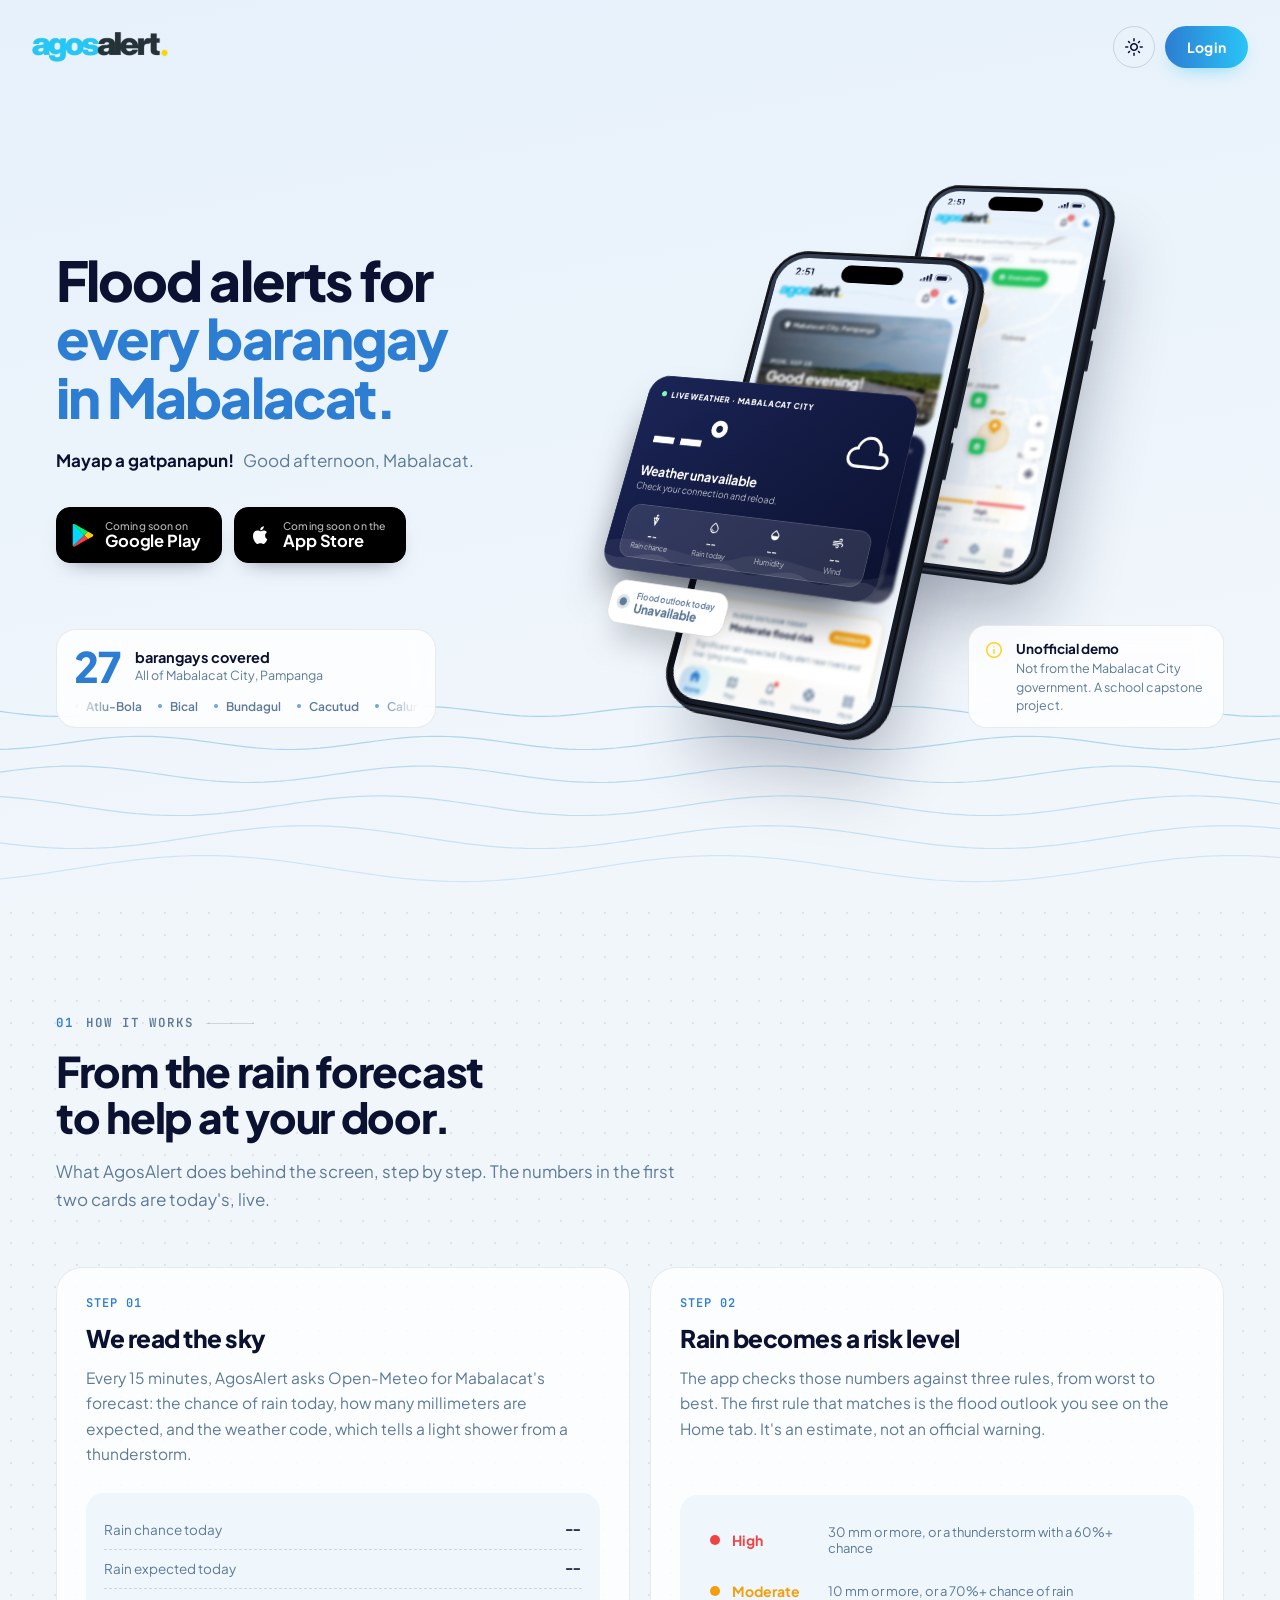
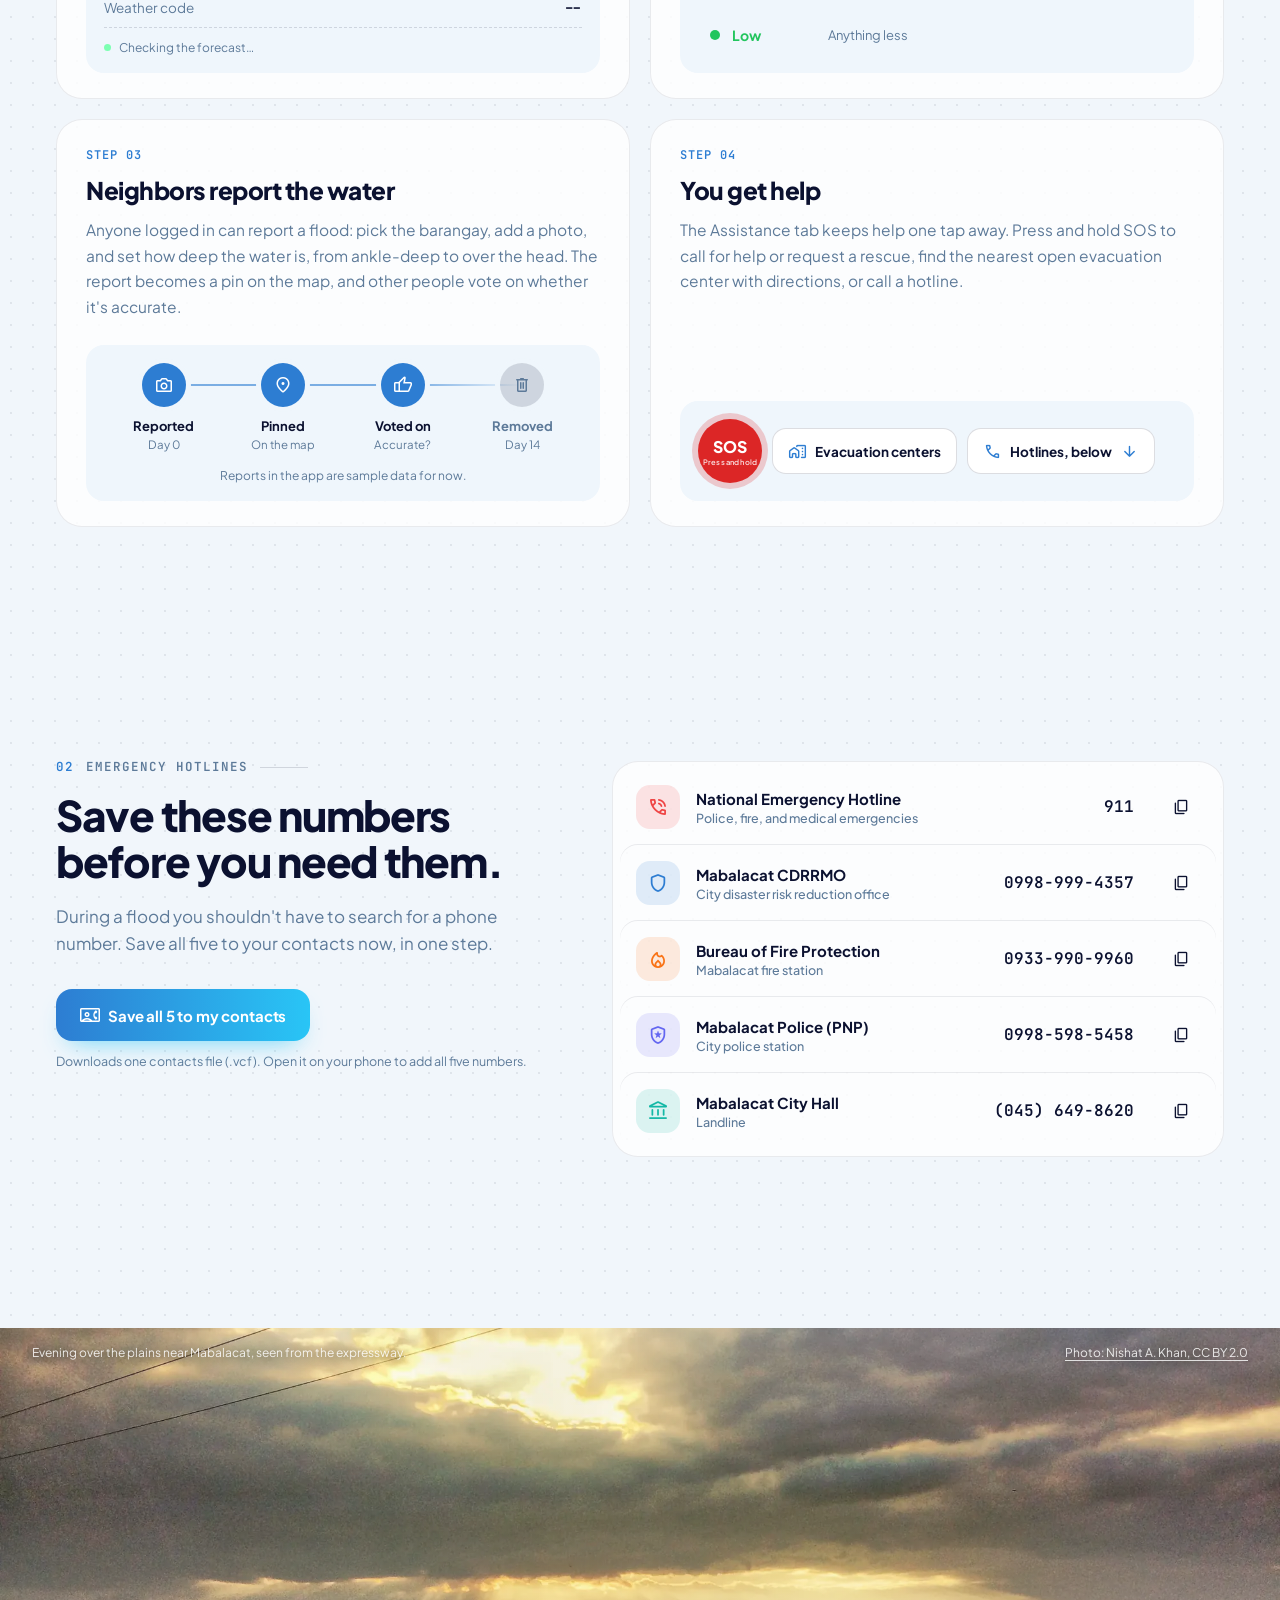
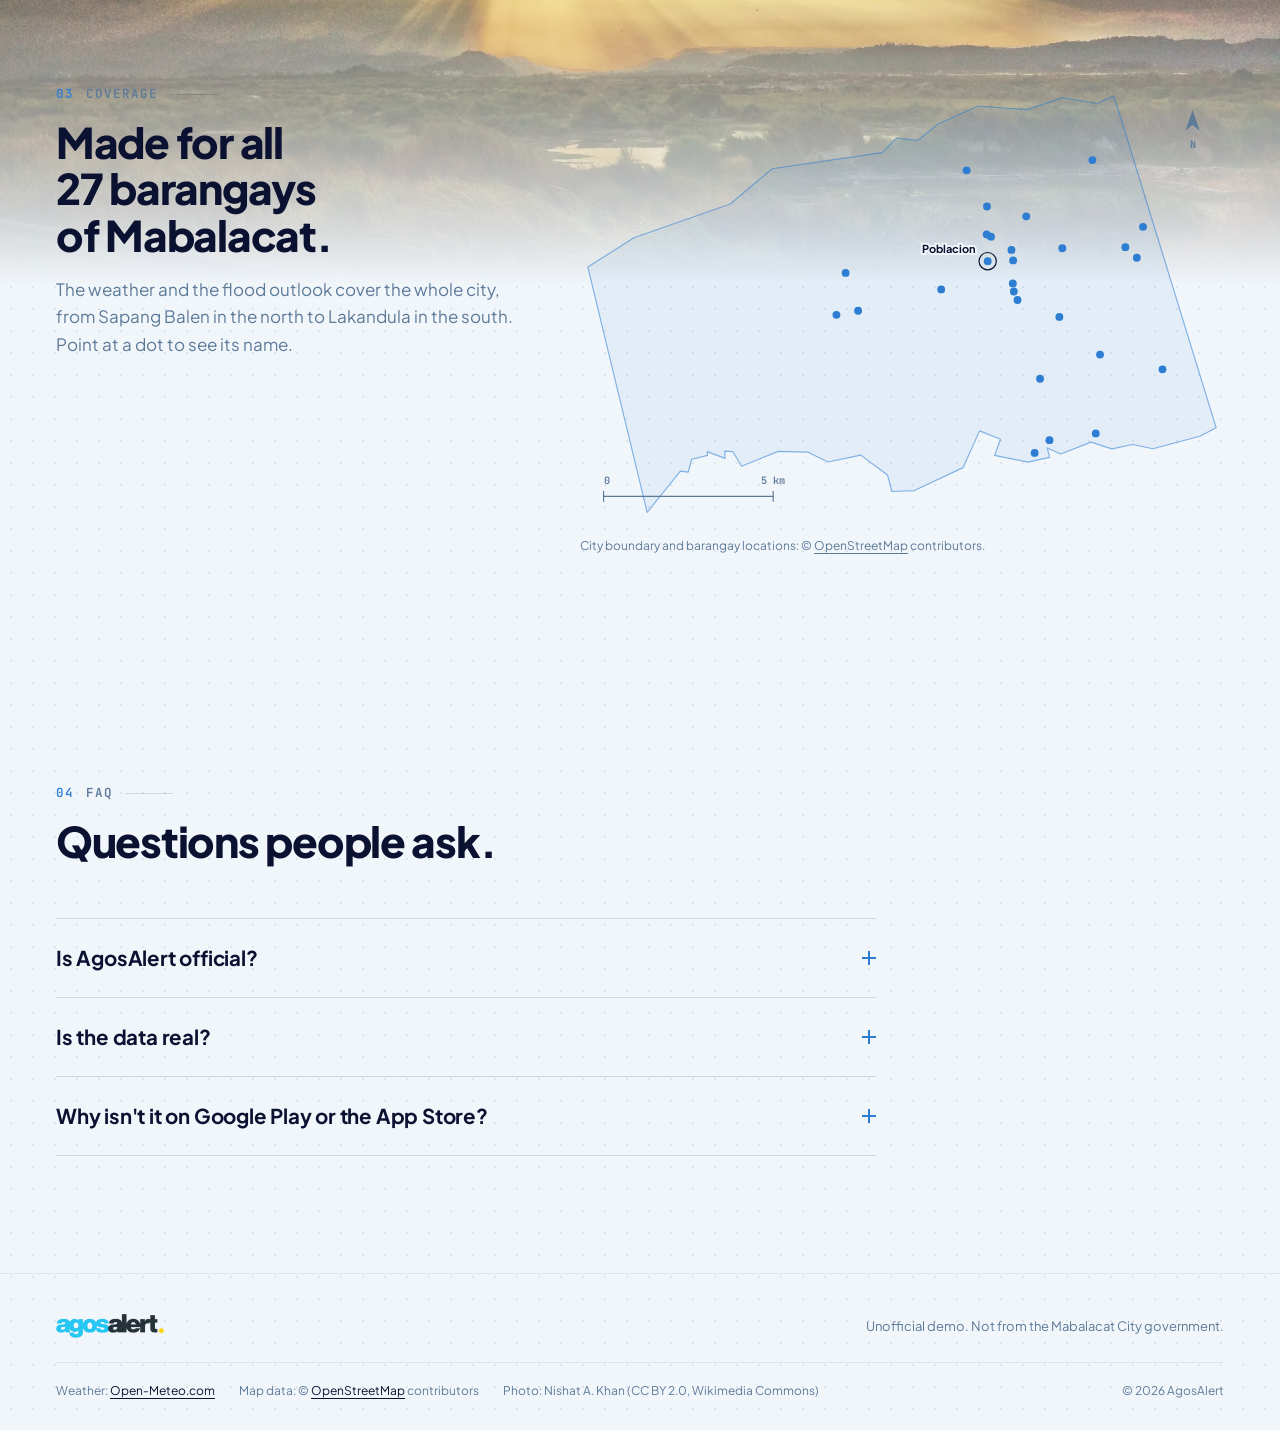
==== landing/index.html @ e9748a79 "Add a landing page and move the app to /app/ The Pages link now opens a plain HTML landing page (lan" ====
<!DOCTYPE html>
<!--
  AgosAlert landing page. Plain HTML/CSS/JS, no build step.
  The deploy workflow copies this folder to the site root and puts the
  Flutter app in /app/. Logging in here opens the app with ?as=user or
  ?as=guest (see lib/services/session.dart).
-->
<html lang="en" data-theme="dark">
<head>
  <meta charset="UTF-8">
  <meta name="viewport" content="width=device-width, initial-scale=1">
  <title>AgosAlert · Flood alerts for Mabalacat City</title>
  <meta name="description" content="Live weather, community flood reports, and emergency help for every barangay in Mabalacat City, Pampanga. An unofficial school project.">
  <meta name="theme-color" content="#060911">
  <link rel="icon" type="image/png" href="img/favicon.png">

  <!-- Pick the theme before anything is drawn, so a light-mode visitor
       never sees a flash of the dark page. Order: ?theme= from the app,
       then the visitor's last choice, then their system setting. -->
  <script>
    (function () {
      var t = new URLSearchParams(location.search).get('theme');
      try { t = t || localStorage.getItem('agos-theme'); } catch (e) {}
      if (t !== 'light' && t !== 'dark') {
        t = matchMedia('(prefers-color-scheme: light)').matches ? 'light' : 'dark';
      }
      document.documentElement.dataset.theme = t;
      // Lets the CSS hide things that JavaScript will fade in later. With
      // no JavaScript, nothing is hidden.
      document.documentElement.classList.add('js');
    })();
  </script>

  <link rel="preconnect" href="https://fonts.googleapis.com">
  <link rel="preconnect" href="https://fonts.gstatic.com" crossorigin>
  <link rel="preconnect" href="https://api.open-meteo.com" crossorigin>
  <link rel="stylesheet" href="https://fonts.googleapis.com/css2?family=JetBrains+Mono:wght@500;600&family=Plus+Jakarta+Sans:wght@400;500;600;700;800&display=swap">
  <!-- Only the icons this page uses (icon_names must stay in A-Z order). -->
  <link rel="stylesheet" href="https://fonts.googleapis.com/css2?family=Material+Symbols+Rounded:opsz,wght,FILL,GRAD@24,500,1,0&icon_names=ac_unit,account_balance,air,alternate_email,arrow_downward,arrow_forward,call,clear_night,close,cloud,contact_phone,content_copy,dark_mode,delete,foggy,grain,home_work,info,light_mode,local_fire_department,local_police,location_on,lock,nights_stay,opacity,partly_cloudy_day,phone_in_talk,photo_camera,shield,sunny,thumb_up,thunderstorm,umbrella,visibility,visibility_off,water_drop&display=block">
  <link rel="stylesheet" href="landing.css">
</head>
<body>
  <div class="page">
    <header class="hero" id="hero">
      <svg class="water-lines" id="waterLines" aria-hidden="true"></svg>

      <header class="topbar">
        <a class="brand" href="./" aria-label="AgosAlert home">
          <img class="logo-on-dark" src="img/logo_wordmark_dark.png" alt="agosalert." width="146" height="30">
          <img class="logo-on-light" src="img/logo_wordmark.png" alt="agosalert." width="146" height="30">
        </a>
        <div class="topbar-actions">
          <button class="icon-btn" id="themeToggle" type="button" aria-label="Switch to light mode">
            <span class="ms ms-dark" aria-hidden="true">dark_mode</span>
            <span class="ms ms-light" aria-hidden="true">light_mode</span>
          </button>
          <button class="btn btn-login" id="openLogin" type="button">Log in</button>
        </div>
      </header>

      <div class="hero-grid">
        <section class="copy" aria-labelledby="headline">
          <h1 id="headline">
            <span class="line">Flood alerts for</span>
            <span class="line accent">every barangay in Mabalacat.</span>
          </h1>
          <!-- Filled in by landing.js from the time in Mabalacat. -->
          <p class="greeting" id="greeting">
            <span class="kap">Mayap a salubung!</span>
            <span class="tr">Welcome, Mabalacat.</span>
          </p>

          <div class="stores">
            <button class="store" type="button" data-store="Android">
              <svg viewBox="0 0 24 26" width="22" height="24" aria-hidden="true">
                <path fill="#00D7FE" d="M1.2.6C.9.9.8 1.4.8 2v22c0 .6.1 1.1.4 1.4L13.3 13.3z"/>
                <path fill="#FFCE00" d="M17.3 17.4 13.3 13.3l4-4 4.8 2.7c1.4.8 1.4 2.1 0 2.9z"/>
                <path fill="#FF3A44" d="M17.3 17.4 13.3 13.3 1.2 25.4c.4.5 1.2.5 2 .1z"/>
                <path fill="#00F076" d="M17.3 9.3 3.2 1.2c-.8-.5-1.6-.4-2 .1l12.1 12.1z"/>
              </svg>
              <span class="store-text"><small>Coming soon on</small>Google Play</span>
            </button>
            <button class="store" type="button" data-store="iPhone">
              <svg viewBox="0 0 24 24" width="22" height="22" aria-hidden="true">
                <path fill="currentColor" d="M16.4 12.6c0-2.4 2-3.6 2.1-3.7-1.1-1.7-2.9-1.9-3.5-1.9-1.5-.2-2.9.9-3.7.9-.8 0-1.9-.8-3.2-.8-1.6 0-3.1 1-4 2.4-1.7 3-.4 7.4 1.2 9.8.8 1.2 1.8 2.5 3 2.4 1.2 0 1.7-.8 3.1-.8 1.5 0 1.9.8 3.2.8 1.3 0 2.1-1.2 2.9-2.4.9-1.3 1.3-2.7 1.3-2.8 0 0-2.4-1-2.4-3.9zM14 5.4c.7-.8 1.1-1.9 1-3-1 0-2.1.7-2.8 1.5-.6.7-1.2 1.8-1 2.9 1.1.1 2.1-.6 2.8-1.4z"/>
              </svg>
              <span class="store-text"><small>Coming soon on the</small>App Store</span>
            </button>
          </div>
        </section>

        <!-- Honest stand-in for the reference's testimonial card. -->
        <aside class="coverage" aria-label="Coverage">
          <div class="coverage-head">
            <span class="coverage-num">27</span>
            <span class="coverage-label">
              <strong>barangays covered</strong>
              All of Mabalacat City, Pampanga
            </span>
          </div>
          <div class="marquee" aria-hidden="true">
            <div class="marquee-track" id="barangayTrack"></div>
          </div>
        </aside>

        <!-- The two phones. Everything inside is decoration for sighted
             visitors; the live weather is also described in text below. -->
        <div class="stage-wrap" aria-hidden="true">
          <div class="stage" id="stage">
            <div class="device back">
              <div class="bob">
                <div class="phone">
                  <div class="phone-edge"></div>
                  <div class="screen">
                    <div class="statusbar">
                      <span class="sb-time">9:41</span>
                      <svg class="sb-icons" viewBox="0 0 46 12" width="46" height="12">
                        <rect x="0" y="8" width="3" height="4" rx="1"/><rect x="4.5" y="5.5" width="3" height="6.5" rx="1"/><rect x="9" y="3" width="3" height="9" rx="1"/><rect x="13.5" y="0" width="3" height="12" rx="1"/>
                        <rect x="21.5" y="1" width="21" height="10" rx="3" fill="none" stroke="currentColor" stroke-opacity=".45"/><rect x="23.5" y="3" width="15" height="6" rx="1.5"/><rect x="43.5" y="4" width="1.8" height="4" rx=".9" fill-opacity=".45"/>
                      </svg>
                    </div>
                    <img class="shot shot-dark" src="img/map-dark.webp" alt="" width="780" height="1590" decoding="async">
                    <img class="shot shot-light" src="img/map-light.webp" alt="" width="780" height="1590" decoding="async" loading="lazy">
                  </div>
                  <span class="island"></span>
                </div>
              </div>
            </div>

            <div class="device front">
              <div class="bob">
                <div class="phone">
                  <div class="phone-edge"></div>
                  <div class="screen">
                    <div class="statusbar">
                      <span class="sb-time">9:41</span>
                      <svg class="sb-icons" viewBox="0 0 46 12" width="46" height="12">
                        <rect x="0" y="8" width="3" height="4" rx="1"/><rect x="4.5" y="5.5" width="3" height="6.5" rx="1"/><rect x="9" y="3" width="3" height="9" rx="1"/><rect x="13.5" y="0" width="3" height="12" rx="1"/>
                        <rect x="21.5" y="1" width="21" height="10" rx="3" fill="none" stroke="currentColor" stroke-opacity=".45"/><rect x="23.5" y="3" width="15" height="6" rx="1.5"/><rect x="43.5" y="4" width="1.8" height="4" rx=".9" fill-opacity=".45"/>
                      </svg>
                    </div>
                    <img class="shot shot-dark" src="img/home-dark.webp" alt="" width="780" height="1590" fetchpriority="high">
                    <img class="shot shot-light" src="img/home-light.webp" alt="" width="780" height="1590" decoding="async" loading="lazy">
                  </div>
                  <span class="island"></span>
                </div>

                <!-- The live weather card and flood outlook chip, popping out
                     of the phone. Same data, look, and rules as the app's
                     Home tab (weather.dart). -->
                <div class="wstack">
                <div class="wcard" id="weatherCard" data-state="loading">
                  <svg class="wcard-waves" viewBox="0 0 1440 120" preserveAspectRatio="none">
                    <path d="M0 60 C180 20 540 100 720 60 C900 20 1260 100 1440 60 V120 H0Z"/>
                    <path d="M0 85 C120 115 240 55 360 85 C480 115 600 55 720 85 C840 115 960 55 1080 85 C1200 115 1320 55 1440 85 V120 H0Z"/>
                  </svg>
                  <div class="wcard-top">
                    <span class="live-dot"></span>
                    <span class="wcard-kicker">Live weather · Mabalacat City</span>
                    <span class="wcard-time" id="wTime"></span>
                  </div>
                  <div class="wcard-main">
                    <div>
                      <div class="wcard-temp"><span id="wTemp">--</span>°</div>
                      <div class="wcard-label" id="wLabel">Checking the sky…</div>
                      <div class="wcard-sub" id="wSub">&nbsp;</div>
                    </div>
                    <span class="ms wcard-icon" id="wIcon">cloud</span>
                  </div>
                  <div class="wcard-stats">
                    <div><span class="ms">umbrella</span><b id="wRainChance">--</b><small>Rain chance</small></div>
                    <div><span class="ms">water_drop</span><b id="wRainSum">--</b><small>Rain today</small></div>
                    <div><span class="ms">opacity</span><b id="wHumidity">--</b><small>Humidity</small></div>
                    <div><span class="ms">air</span><b id="wWind">--</b><small>Wind</small></div>
                  </div>
                </div>
                <div class="wchip" id="outlookChip" data-risk="loading" title="Estimated from today's rain forecast. Not an official warning.">
                  <span class="wchip-dot"></span>
                  <span class="wchip-text"><small>Flood outlook today</small><b id="oLevel">Checking…</b></span>
                </div>
                </div>
              </div>
            </div>
          </div>
        </div>

        <!-- Honest stand-in for the reference's award badge. -->
        <aside class="notice">
          <span class="ms notice-icon" aria-hidden="true">info</span>
          <p><strong>Unofficial demo</strong>Not from the Mabalacat City government. A school capstone project.</p>
        </aside>
      </div>

      <!-- For screen readers: the weather card above is hidden from them. -->
      <p class="sr-only" id="weatherText" aria-live="polite"></p>
    </header>

    <main>
      <!-- ================= 01 HOW IT WORKS =================
           Four cards, each explaining the real mechanism behind a feature.
           Cards 1 and 2 show today's live numbers (filled in by landing.js
           from the same Open-Meteo request as the hero's weather card). -->
      <section class="sec how" id="how" aria-labelledby="how-title">
        <div class="sec-head reveal">
          <p class="sec-num"><span>01</span> How it works</p>
          <h2 id="how-title">From the rain forecast to help at your door.</h2>
          <p class="sec-lede">What AgosAlert does behind the screen, step by step. The numbers in the first two cards are today's, live.</p>
        </div>

        <ol class="how-cards">
          <li class="how-card reveal">
            <p class="how-step">Step 01</p>
            <h3>We read the sky</h3>
            <p>Every 15 minutes, AgosAlert asks Open-Meteo for Mabalacat's forecast: the chance of rain today, how many millimeters are expected, and the weather code, which tells a light shower from a thunderstorm.</p>
            <div class="how-visual readings" aria-live="polite">
              <div class="reading"><span>Rain chance today</span><b id="hwChance">--</b></div>
              <div class="reading"><span>Rain expected today</span><b id="hwSum">--</b></div>
              <div class="reading"><span>Weather code</span><b id="hwCode">--</b></div>
              <p class="reading-foot"><span class="live-dot"></span><span id="hwTime">Checking the forecast…</span></p>
            </div>
          </li>

          <li class="how-card reveal">
            <p class="how-step">Step 02</p>
            <h3>Rain becomes a risk level</h3>
            <p>The app checks those numbers against three rules, from worst to best. The first rule that matches is the flood outlook you see on the Home tab. It's an estimate, not an official warning.</p>
            <div class="how-visual rules">
              <div class="rule" data-level="high"><span class="rule-dot"></span><b>High</b><span>30 mm or more, or a thunderstorm with a 60%+ chance</span></div>
              <div class="rule" data-level="moderate"><span class="rule-dot"></span><b>Moderate</b><span>10 mm or more, or a 70%+ chance of rain</span></div>
              <div class="rule" data-level="low"><span class="rule-dot"></span><b>Low</b><span>Anything less</span></div>
            </div>
          </li>

          <li class="how-card reveal">
            <p class="how-step">Step 03</p>
            <h3>Neighbors report the water</h3>
            <p>Anyone logged in can report a flood: pick the barangay, add a photo, and set how deep the water is, from ankle-deep to over the head. The report becomes a pin on the map, and other people vote on whether it's accurate.</p>
            <div class="how-visual lifecycle">
              <ol class="life">
                <li><span class="ms" aria-hidden="true">photo_camera</span><b>Reported</b><small>Day 0</small></li>
                <li><span class="ms" aria-hidden="true">location_on</span><b>Pinned</b><small>On the map</small></li>
                <li><span class="ms" aria-hidden="true">thumb_up</span><b>Voted on</b><small>Accurate?</small></li>
                <li class="gone"><span class="ms" aria-hidden="true">delete</span><b>Removed</b><small>Day 14</small></li>
              </ol>
              <p class="life-note">Reports in the app are sample data for now.</p>
            </div>
          </li>

          <li class="how-card reveal">
            <p class="how-step">Step 04</p>
            <h3>You get help</h3>
            <p>The Assistance tab keeps help one tap away. Press and hold SOS to call for help or request a rescue, find the nearest open evacuation center with directions, or call a hotline.</p>
            <div class="how-visual helps">
              <span class="help sos">SOS<small>Press and hold</small></span>
              <span class="help"><span class="ms" aria-hidden="true">home_work</span>Evacuation centers</span>
              <a class="help" href="#hotlines"><span class="ms" aria-hidden="true">call</span>Hotlines, below<span class="ms" aria-hidden="true">arrow_downward</span></a>
            </div>
          </li>
        </ol>
      </section>

      <!-- ================= 02 HOTLINES ================= -->
      <section class="sec hotlines" id="hotlines" aria-labelledby="hot-title">
        <div class="hot-grid">
          <div class="sec-head reveal">
            <p class="sec-num"><span>02</span> Emergency hotlines</p>
            <h2 id="hot-title">Save these numbers before you need them.</h2>
            <p class="sec-lede">During a flood you shouldn't have to search for a phone number. Save all five to your contacts now, in one step.</p>
            <button class="btn btn-primary btn-save" type="button" id="saveContacts">
              <span class="ms" aria-hidden="true">contact_phone</span>
              Save all 5 to my contacts
            </button>
            <p class="save-note">Downloads one contacts file (.vcf). Open it on your phone to add all five numbers.</p>
          </div>

          <!-- Same numbers as the app (kHotlines in lib/data/demo_data.dart). -->
          <ul class="hot-list reveal" id="hotList">
            <li data-name="National Emergency Hotline" data-tel="911" data-color="#EF4444">
              <span class="hot-icon ms" aria-hidden="true">phone_in_talk</span>
              <span class="hot-name">National Emergency Hotline<small>Police, fire, and medical emergencies</small></span>
              <a class="hot-num" href="tel:911">911</a>
              <button class="hot-copy icon-btn" type="button" aria-label="Copy 911"><span class="ms" aria-hidden="true">content_copy</span></button>
            </li>
            <li data-name="Mabalacat CDRRMO" data-tel="+639989994357" data-color="#2D7DD2">
              <span class="hot-icon ms" aria-hidden="true">shield</span>
              <span class="hot-name">Mabalacat CDRRMO<small>City disaster risk reduction office</small></span>
              <a class="hot-num" href="tel:+639989994357">0998-999-4357</a>
              <button class="hot-copy icon-btn" type="button" aria-label="Copy 0998-999-4357"><span class="ms" aria-hidden="true">content_copy</span></button>
            </li>
            <li data-name="Bureau of Fire Protection" data-tel="+639339909960" data-color="#F97316">
              <span class="hot-icon ms" aria-hidden="true">local_fire_department</span>
              <span class="hot-name">Bureau of Fire Protection<small>Mabalacat fire station</small></span>
              <a class="hot-num" href="tel:+639339909960">0933-990-9960</a>
              <button class="hot-copy icon-btn" type="button" aria-label="Copy 0933-990-9960"><span class="ms" aria-hidden="true">content_copy</span></button>
            </li>
            <li data-name="Mabalacat Police (PNP)" data-tel="+639985985458" data-color="#6366F1">
              <span class="hot-icon ms" aria-hidden="true">local_police</span>
              <span class="hot-name">Mabalacat Police (PNP)<small>City police station</small></span>
              <a class="hot-num" href="tel:+639985985458">0998-598-5458</a>
              <button class="hot-copy icon-btn" type="button" aria-label="Copy 0998-598-5458"><span class="ms" aria-hidden="true">content_copy</span></button>
            </li>
            <li data-name="Mabalacat City Hall" data-tel="+63456498620" data-color="#14B8A6">
              <span class="hot-icon ms" aria-hidden="true">account_balance</span>
              <span class="hot-name">Mabalacat City Hall<small>Landline</small></span>
              <a class="hot-num" href="tel:+63456498620">(045) 649-8620</a>
              <button class="hot-copy icon-btn" type="button" aria-label="Copy (045) 649-8620"><span class="ms" aria-hidden="true">content_copy</span></button>
            </li>
          </ul>
        </div>
      </section>

      <!-- ================= 03 BARANGAY MAP ================= -->
      <section class="map-sec" id="barangays" aria-labelledby="map-title">
        <figure class="band">
          <img src="img/plains-mabalacat.webp" alt="Evening sun breaking through clouds over grassy plains" width="2000" height="1500" loading="lazy">
          <figcaption>
            <span>Evening over the plains near Mabalacat, seen from the expressway.</span>
            <a href="https://commons.wikimedia.org/wiki/File:Mabalacat_scenery_from_SCTEx_(N._Khan)_-_Flickr.jpg" target="_blank" rel="noopener">Photo: Nishat A. Khan, CC BY 2.0</a>
          </figcaption>
        </figure>

        <div class="sec map-inner">
          <div class="sec-head reveal">
            <p class="sec-num"><span>03</span> Coverage</p>
            <h2 id="map-title">Made for all 27 barangays of Mabalacat.</h2>
            <p class="sec-lede">The weather and the flood outlook cover the whole city, from Sapang Balen in the north to Lakandula in the south. Point at a dot to see its name.</p>
          </div>
          <figure class="city-map reveal">
            <svg class="map-svg" viewBox="-10 -10 820 550" role="img" aria-label="Map of Mabalacat City with dots for its 27 barangays">
              <path class="city-shape" d="M0.0 218.0 L75.5 530.3 L117.8 477.8 L127.8 479.2 L132.2 462.7 L152.4 457.7 L152.1 453.0 L174.7 461.6 L174.3 452.4 L184.7 453.1 L195.7 471.6 L242.5 452.7 L279.8 453.6 L305.8 466.2 L347.5 457.5 L381.5 482.7 L387.1 503.8 L415.8 502.6 L477.7 473.4 L498.8 426.6 L525.4 437.3 L517.8 457.8 L560.3 466.3 L587.9 460.4 L585.0 448.3 L602.1 456.0 L640.7 440.9 L667.3 449.5 L693.7 443.9 L719.5 449.4 L779.3 433.5 L800.0 422.5 L669.9 0.0 L648.5 9.7 L604.0 2.4 L559.6 17.6 L496.9 13.0 L445.4 36.1 L419.9 56.8 L393.0 53.9 L374.9 72.2 L234.5 92.8 L181.3 137.7 L58.7 180.6 L0.0 218.0Z"/>
              <g class="map-extra" aria-hidden="true"><path class="north" d="M770 18 l-9 26 l9 -7 l9 7 z"/><text x="770" y="66" text-anchor="middle">N</text><line x1="20" y1="510" x2="236" y2="510"/><line x1="20" y1="503" x2="20" y2="517"/><line x1="236" y1="503" x2="236" y2="517"/><text x="20" y="494">0</text><text x="236" y="494" text-anchor="middle">5 km</text></g>
              <g class="map-center" aria-hidden="true"><circle cx="509.1" cy="210.5" r="11"/><text x="494" y="200" text-anchor="end">Poblacion</text></g>
              <g class="brgy" tabindex="0" style="--i:0"><title>Atlu-Bola</title><circle class="brgy-ring" cx="558.2" cy="153.4" r="11"/><circle class="brgy-dot" cx="558.2" cy="153.4" r="5"/><text x="570.2" y="157.4" text-anchor="start">Atlu-Bola</text></g>
              <g class="brgy" tabindex="0" style="--i:1"><title>Bical</title><circle class="brgy-ring" cx="731.7" cy="348.2" r="11"/><circle class="brgy-dot" cx="731.7" cy="348.2" r="5"/><text x="719.7" y="352.2" text-anchor="end">Bical</text></g>
              <g class="brgy" tabindex="0" style="--i:2"><title>Bundagul</title><circle class="brgy-ring" cx="684.4" cy="192.7" r="11"/><circle class="brgy-dot" cx="684.4" cy="192.7" r="5"/><text x="672.4" y="196.7" text-anchor="end">Bundagul</text></g>
              <g class="brgy" tabindex="0" style="--i:3"><title>Cacutud</title><circle class="brgy-ring" cx="508.2" cy="140.9" r="11"/><circle class="brgy-dot" cx="508.2" cy="140.9" r="5"/><text x="520.2" y="144.9" text-anchor="start">Cacutud</text></g>
              <g class="brgy" tabindex="0" style="--i:4"><title>Calumpang</title><circle class="brgy-ring" cx="328.2" cy="225.5" r="11"/><circle class="brgy-dot" cx="328.2" cy="225.5" r="5"/><text x="340.2" y="229.5" text-anchor="start">Calumpang</text></g>
              <g class="brgy" tabindex="0" style="--i:5"><title>Camachiles</title><circle class="brgy-ring" cx="575.8" cy="360.2" r="11"/><circle class="brgy-dot" cx="575.8" cy="360.2" r="5"/><text x="587.8" y="364.2" text-anchor="start">Camachiles</text></g>
              <g class="brgy" tabindex="0" style="--i:6"><title>Dapdap</title><circle class="brgy-ring" cx="699.0" cy="206.2" r="11"/><circle class="brgy-dot" cx="699.0" cy="206.2" r="5"/><text x="687.0" y="210.2" text-anchor="end">Dapdap</text></g>
              <g class="brgy" tabindex="0" style="--i:7"><title>Dau</title><circle class="brgy-ring" cx="587.8" cy="438.4" r="11"/><circle class="brgy-dot" cx="587.8" cy="438.4" r="5"/><text x="575.8" y="442.4" text-anchor="end">Dau</text></g>
              <g class="brgy" tabindex="0" style="--i:8"><title>Dolores</title><circle class="brgy-ring" cx="449.9" cy="246.5" r="11"/><circle class="brgy-dot" cx="449.9" cy="246.5" r="5"/><text x="461.9" y="250.5" text-anchor="start">Dolores</text></g>
              <g class="brgy" tabindex="0" style="--i:9"><title>Duquit</title><circle class="brgy-ring" cx="646.7" cy="429.8" r="11"/><circle class="brgy-dot" cx="646.7" cy="429.8" r="5"/><text x="634.7" y="433.8" text-anchor="end">Duquit</text></g>
              <g class="brgy" tabindex="0" style="--i:10"><title>Lakandula</title><circle class="brgy-ring" cx="568.9" cy="454.7" r="11"/><circle class="brgy-dot" cx="568.9" cy="454.7" r="5"/><text x="580.9" y="458.7" text-anchor="start">Lakandula</text></g>
              <g class="brgy" tabindex="0" style="--i:11"><title>Mabiga</title><circle class="brgy-ring" cx="547.1" cy="259.9" r="11"/><circle class="brgy-dot" cx="547.1" cy="259.9" r="5"/><text x="559.1" y="263.9" text-anchor="start">Mabiga</text></g>
              <g class="brgy" tabindex="0" style="--i:12"><title>Macapagal Village</title><circle class="brgy-ring" cx="344.1" cy="273.6" r="11"/><circle class="brgy-dot" cx="344.1" cy="273.6" r="5"/><text x="356.1" y="277.6" text-anchor="start">Macapagal Village</text></g>
              <g class="brgy" tabindex="0" style="--i:13"><title>Mamatitang</title><circle class="brgy-ring" cx="513.3" cy="179.3" r="11"/><circle class="brgy-dot" cx="513.3" cy="179.3" r="5"/><text x="525.3" y="183.3" text-anchor="start">Mamatitang</text></g>
              <g class="brgy" tabindex="0" style="--i:14"><title>Mangalit</title><circle class="brgy-ring" cx="539.4" cy="196.2" r="11"/><circle class="brgy-dot" cx="539.4" cy="196.2" r="5"/><text x="551.4" y="200.2" text-anchor="start">Mangalit</text></g>
              <g class="brgy" tabindex="0" style="--i:15"><title>Marcos Village</title><circle class="brgy-ring" cx="316.5" cy="278.8" r="11"/><circle class="brgy-dot" cx="316.5" cy="278.8" r="5"/><text x="328.5" y="282.8" text-anchor="start">Marcos Village</text></g>
              <g class="brgy" tabindex="0" style="--i:16"><title>Mawaque</title><circle class="brgy-ring" cx="600.4" cy="281.5" r="11"/><circle class="brgy-dot" cx="600.4" cy="281.5" r="5"/><text x="588.4" y="285.5" text-anchor="end">Mawaque</text></g>
              <g class="brgy" tabindex="0" style="--i:17"><title>Paralayunan</title><circle class="brgy-ring" cx="706.9" cy="166.8" r="11"/><circle class="brgy-dot" cx="706.9" cy="166.8" r="5"/><text x="694.9" y="170.8" text-anchor="end">Paralayunan</text></g>
              <g class="brgy" tabindex="0" style="--i:18"><title>Poblacion</title><circle class="brgy-ring" cx="509.1" cy="210.5" r="11"/><circle class="brgy-dot" cx="509.1" cy="210.5" r="5"/><text x="521.1" y="214.5" text-anchor="start">Poblacion</text></g>
              <g class="brgy" tabindex="0" style="--i:19"><title>San Francisco</title><circle class="brgy-ring" cx="541.1" cy="238.8" r="11"/><circle class="brgy-dot" cx="541.1" cy="238.8" r="5"/><text x="553.1" y="242.8" text-anchor="start">San Francisco</text></g>
              <g class="brgy" tabindex="0" style="--i:20"><title>San Joaquin</title><circle class="brgy-ring" cx="507.8" cy="176.5" r="11"/><circle class="brgy-dot" cx="507.8" cy="176.5" r="5"/><text x="519.8" y="180.5" text-anchor="start">San Joaquin</text></g>
              <g class="brgy" tabindex="0" style="--i:21"><title>Santa Ines</title><circle class="brgy-ring" cx="541.5" cy="209.5" r="11"/><circle class="brgy-dot" cx="541.5" cy="209.5" r="5"/><text x="553.5" y="213.5" text-anchor="start">Santa Ines</text></g>
              <g class="brgy" tabindex="0" style="--i:22"><title>Santa Maria</title><circle class="brgy-ring" cx="604.1" cy="194.1" r="11"/><circle class="brgy-dot" cx="604.1" cy="194.1" r="5"/><text x="592.1" y="198.1" text-anchor="end">Santa Maria</text></g>
              <g class="brgy" tabindex="0" style="--i:23"><title>Santo Rosario</title><circle class="brgy-ring" cx="542.4" cy="249.1" r="11"/><circle class="brgy-dot" cx="542.4" cy="249.1" r="5"/><text x="554.4" y="253.1" text-anchor="start">Santo Rosario</text></g>
              <g class="brgy" tabindex="0" style="--i:24"><title>Sapang Balen</title><circle class="brgy-ring" cx="642.4" cy="81.8" r="11"/><circle class="brgy-dot" cx="642.4" cy="81.8" r="5"/><text x="630.4" y="85.8" text-anchor="end">Sapang Balen</text></g>
              <g class="brgy" tabindex="0" style="--i:25"><title>Sapang Biabas</title><circle class="brgy-ring" cx="652.2" cy="329.5" r="11"/><circle class="brgy-dot" cx="652.2" cy="329.5" r="5"/><text x="640.2" y="333.5" text-anchor="end">Sapang Biabas</text></g>
              <g class="brgy" tabindex="0" style="--i:26"><title>Tabun</title><circle class="brgy-ring" cx="482.3" cy="94.8" r="11"/><circle class="brgy-dot" cx="482.3" cy="94.8" r="5"/><text x="494.3" y="98.8" text-anchor="start">Tabun</text></g>
            </svg>
            <figcaption>City boundary and barangay locations: © <a href="https://www.openstreetmap.org/copyright" target="_blank" rel="noopener">OpenStreetMap</a> contributors.</figcaption>
          </figure>
        </div>
      </section>

      <!-- ================= 04 FAQ ================= -->
      <section class="sec faq" id="faq" aria-labelledby="faq-title">
        <div class="sec-head reveal">
          <p class="sec-num"><span>04</span> FAQ</p>
          <h2 id="faq-title">Questions people ask.</h2>
        </div>
        <div class="faq-list reveal">
          <details>
            <summary>Is AgosAlert official?</summary>
            <p>No. AgosAlert is a school capstone project made by BSIT students. It isn't made by, or connected to, the Mabalacat City government. For official warnings, follow PAGASA and the Mabalacat CDRRMO.</p>
          </details>
          <details>
            <summary>Is the data real?</summary>
            <p>The weather and the flood outlook are live. They come from Open-Meteo and update every 15 minutes. Flood reports, alerts, and evacuation centers are sample data for now, marked SAMPLE in the app, until the app is connected to a real server.</p>
          </details>
          <details>
            <summary>Why isn't it on Google Play or the App Store?</summary>
            <p>AgosAlert is a web app for now, so it works in any browser without installing anything. Mobile versions are planned. Until then, you can add it to your home screen: in Chrome on Android, open the menu and tap <em>Add to Home screen</em>. On iPhone, tap <em>Share</em>, then <em>Add to Home Screen</em>.</p>
          </details>
        </div>
      </section>
    </main>

    <footer class="foot">
      <div class="foot-top">
        <img class="logo-on-dark" src="img/logo_wordmark_dark.png" alt="agosalert." width="117" height="24">
        <img class="logo-on-light" src="img/logo_wordmark.png" alt="agosalert." width="117" height="24">
        <p>Unofficial demo. Not from the Mabalacat City government.</p>
      </div>
      <div class="foot-credits">
        <span>Weather: <a href="https://open-meteo.com/" target="_blank" rel="noopener">Open-Meteo.com</a></span>
        <span>Map data: © <a href="https://www.openstreetmap.org/copyright" target="_blank" rel="noopener">OpenStreetMap</a> contributors</span>
        <span>Photo: Nishat A. Khan (CC BY 2.0, Wikimedia Commons)</span>
        <span>© 2026 AgosAlert</span>
      </div>
    </footer>
  </div>

  <!-- LOGIN POPUP. <dialog> + showModal() gives us, for free: the dark
       backdrop, Esc to close, and keyboard focus kept inside the popup. -->
  <dialog class="modal" id="loginModal" aria-labelledby="loginTitle">
    <form class="modal-card" id="loginForm" novalidate>
      <button class="icon-btn modal-close" type="button" id="closeLogin" aria-label="Close">
        <span class="ms" aria-hidden="true">close</span>
      </button>
      <img class="modal-logo logo-on-dark" src="img/logo_icon_dark.png" alt="" width="56" height="56">
      <img class="modal-logo logo-on-light" src="img/logo_icon.png" alt="" width="56" height="56">
      <h2 id="loginTitle">Welcome back</h2>
      <p class="modal-sub">Log in to your account</p>

      <label class="field">
        <span class="ms" aria-hidden="true">alternate_email</span>
        <input type="text" name="email" placeholder="Email or phone number" autocomplete="username" aria-label="Email or phone number">
      </label>
      <label class="field">
        <span class="ms" aria-hidden="true">lock</span>
        <input type="password" name="password" id="password" placeholder="Password" autocomplete="current-password" aria-label="Password">
        <button class="field-btn" type="button" id="togglePassword" aria-label="Show password">
          <span class="ms" aria-hidden="true">visibility_off</span>
        </button>
      </label>
      <button class="link-btn forgot" type="button" id="forgot">Forgot password?</button>

      <button class="btn btn-primary" type="submit" id="loginSubmit">
        <span class="btn-label">Log in</span>
        <span class="ms" aria-hidden="true">arrow_forward</span>
        <span class="spinner" aria-hidden="true"></span>
      </button>

      <div class="divider"><span>or</span></div>

      <button class="btn btn-outline" type="button" id="googleLogin">
        <svg viewBox="0 0 48 48" width="18" height="18" aria-hidden="true">
          <path fill="#FFC107" d="M43.6 20.5H42V20H24v8h11.3C33.7 32.7 29.2 36 24 36c-6.6 0-12-5.4-12-12s5.4-12 12-12c3.1 0 5.8 1.2 7.9 3.1l5.7-5.7C34 6.1 29.3 4 24 4 12.9 4 4 12.9 4 24s8.9 20 20 20 20-8.9 20-20c0-1.3-.1-2.4-.4-3.5z"/>
          <path fill="#FF3D00" d="m6.3 14.7 6.6 4.8C14.7 15.1 19 12 24 12c3.1 0 5.8 1.2 7.9 3.1l5.7-5.7C34 6.1 29.3 4 24 4 16.3 4 9.7 8.3 6.3 14.7z"/>
          <path fill="#4CAF50" d="M24 44c5.2 0 9.9-2 13.4-5.2l-6.2-5.2C29.2 35.1 26.7 36 24 36c-5.2 0-9.6-3.3-11.3-8l-6.5 5C9.5 39.6 16.2 44 24 44z"/>
          <path fill="#1976D2" d="M43.6 20.5H42V20H24v8h11.3c-.8 2.2-2.2 4.2-4.1 5.6l6.2 5.2C37 39.2 44 34 44 24c0-1.3-.1-2.4-.4-3.5z"/>
        </svg>
        Continue with Google
      </button>
      <button class="link-btn guest" type="button" id="guestLogin">Continue as guest</button>

      <p class="modal-demo">Demo: just tap Log in, no email or password needed. Nothing is saved or sent.</p>
    </form>
  </dialog>

  <div class="toast" id="toast" role="status" aria-live="polite"></div>

  <script src="landing.js" defer></script>
</body>
</html>
---- landing/landing.css ----
/* ============================================================
   AgosAlert landing page
   Colors are the app's own (lib/theme.dart). Every color lives in the
   two theme blocks below, so light/dark is only a data-theme switch on
   <html>, set by the small script in <head> and the toggle button.
   ============================================================ */

:root {
  --sky: #2D7DD2;         /* kSkyBlue: main accent */
  --cyan: #29C5F6;        /* kLogoCyan: the "agos" blue */
  --yellow: #FFD21F;      /* kLogoYellow: the dot */
  --brand: linear-gradient(90deg, var(--sky), var(--cyan));
  --radius-panel: 32px;
  --ease-out: cubic-bezier(.22, 1, .36, 1);
  --font: "Plus Jakarta Sans", system-ui, -apple-system, "Segoe UI", Roboto, sans-serif;

  /* Phone size: everything on a phone (screen corners, the weather
     card's position) is measured from this, so it all scales together. */
  /* Scales with the screen's width AND height, so a short laptop screen
     gets smaller phones instead of phones running into the top bar. */
  --phone: clamp(210px, min(18.5vw, 29svh), 276px);
  --cs: 1;
}

:root[data-theme="dark"] {
  color-scheme: dark;
  --page: #060911;        /* kDeepBlue */
  --dots: rgba(159, 180, 204, .09);
  --panel-top: #0B1130;   /* kMidnightBlue */
  --panel-bottom: #060911;/* kDeepBlue */
  --panel-edge: rgba(255, 255, 255, .06);
  --text: #F3F7FB;
  --muted: #9FB4CC;
  --accent: var(--cyan);
  --surface: rgba(16, 24, 40, .78);
  --surface-solid: #101828;
  --field: #16223A;
  --border: rgba(255, 255, 255, .08);
  --border-strong: rgba(255, 255, 255, .14);
  --lines: rgba(79, 168, 222, .24);  /* kSkyBlueLight */
  --phone-shadow: rgba(0, 0, 0, .62);
  --statusbar: #0B1130;
  --statusbar-text: #F3F7FB;
}

:root[data-theme="light"] {
  color-scheme: light;
  --page: #F1F6FB;
  --dots: rgba(11, 17, 48, .08);
  --panel-top: #E6F1FB;   /* kBgLightTop */
  --panel-bottom: #F8FBFE;/* kBgLightBottom */
  --panel-edge: rgba(11, 17, 48, .06);
  --text: #0B1130;
  --muted: #5D7A99;
  --accent: var(--sky);   /* cyan is too pale to read on white */
  --surface: rgba(255, 255, 255, .82);
  --surface-solid: #FFFFFF;
  --field: #EFF6FC;
  --border: rgba(11, 17, 48, .08);
  --border-strong: rgba(11, 17, 48, .14);
  --lines: rgba(79, 168, 222, .45);
  --phone-shadow: rgba(11, 17, 48, .30);
  --statusbar: #E6F1FB;
  --statusbar-text: #0B1130;
}

*, *::before, *::after { box-sizing: border-box; }

html { -webkit-text-size-adjust: 100%; }

body {
  margin: 0;
  font-family: var(--font);
  color: var(--text);
  background-color: var(--page);
  /* The faint dot grid behind the panel, like the reference. */
  background-image: radial-gradient(var(--dots) 1px, transparent 1.3px);
  background-size: 22px 22px;
  -webkit-font-smoothing: antialiased;
  overflow-x: hidden;
  transition: background-color .4s ease, color .4s ease;
}

button { font: inherit; color: inherit; cursor: pointer; }
a { color: inherit; }
img { display: block; max-width: 100%; }

:focus-visible { outline: 2px solid var(--accent); outline-offset: 3px; }

.sr-only {
  position: absolute; width: 1px; height: 1px; padding: 0; margin: -1px;
  overflow: hidden; clip: rect(0 0 0 0); white-space: nowrap; border: 0;
}

/* Material Symbols (the same icon set as the app). */
.ms {
  font-family: "Material Symbols Rounded";
  font-weight: normal; font-style: normal; line-height: 1;
  letter-spacing: normal; text-transform: none; white-space: nowrap;
  display: inline-block; direction: ltr;
  font-size: 22px;
  -webkit-font-smoothing: antialiased;
  font-feature-settings: "liga";
  user-select: none;
}

/* Only the logo that suits the current theme is shown. */
[data-theme="dark"] .logo-on-light,
[data-theme="light"] .logo-on-dark,
[data-theme="dark"] .shot-light,
[data-theme="light"] .shot-dark,
[data-theme="dark"] .ms-light,
[data-theme="light"] .ms-dark { display: none; }

/* ------------------------------------------------------------
   Page + hero panel
   ------------------------------------------------------------ */

/* The hero fills the whole screen, edge to edge. Its content stays in a
   centered column at most --content wide, so on big monitors the text
   doesn't end up glued to the far left. */
/* --edge: the top bar's distance from the screen's corners.
   --gutter: the content column's minimum distance from the sides. */
.page { --content: 1208px; --gutter: 56px; --edge: 32px; }

.hero {
  position: relative;
  display: flex;
  flex-direction: column;
  min-height: max(100svh, 680px);
  padding: 26px var(--edge) 48px;
  /* Ends in the page color, so the sections below continue seamlessly. */
  background: linear-gradient(170deg, var(--panel-top) 0%, var(--page) 85%);
  /* clip, not hidden: cuts off anything poking out of the screen (the
     phones when tilted) without making the hero a scroll box. */
  overflow: clip;
  transition: background .4s ease;
}

/* The app's signature: thin, still wave lines, like a river's surface.
   landing.js draws them with the same math as WaterLines in the app. */
.water-lines {
  position: absolute; left: 0; right: 0; bottom: 0;
  width: 100%; height: 220px;
  color: var(--lines);
  pointer-events: none;
}
.water-lines path { fill: none; stroke: currentColor; stroke-width: 1.2; }

/* ------------------------------------------------------------
   Top bar
   ------------------------------------------------------------ */

.topbar {
  position: relative; z-index: 6;
  display: flex; align-items: center; justify-content: space-between;
  gap: 16px;
}
.brand img { height: 30px; width: auto; }
.topbar-actions { display: flex; align-items: center; gap: 10px; }

.icon-btn {
  width: 42px; height: 42px; border-radius: 50%;
  display: inline-grid; place-items: center;
  background: transparent;
  border: 1px solid var(--border-strong);
  color: var(--text);
  transition: background .2s ease, transform .2s var(--ease-out);
}
.icon-btn:hover { background: var(--surface); }
.icon-btn:active { transform: scale(.94); }
.icon-btn .ms { font-size: 20px; }

.btn {
  display: inline-flex; align-items: center; justify-content: center; gap: 8px;
  border: 0; border-radius: 999px;
  font-weight: 700; letter-spacing: -.01em;
  transition: transform .2s var(--ease-out), box-shadow .2s ease, background .2s ease, border-color .2s ease;
}
.btn:active { transform: scale(.97); }

.btn-login {
  height: 42px; padding: 0 22px;
  background: var(--brand); color: #fff; font-size: 14px;
  box-shadow: 0 8px 20px -10px rgba(41, 197, 246, .7);
}
.btn-login:hover { box-shadow: 0 10px 24px -8px rgba(41, 197, 246, .8); }

/* ------------------------------------------------------------
   Hero layout: text on the left, phones on the right
   ------------------------------------------------------------ */

/* The top bar spans corner to corner; everything below it sits in the
   centered column. */
.hero-grid {
  position: relative;
  flex: 1;
  width: min(var(--content), 100% - 2 * (var(--gutter) - var(--edge)));
  margin-inline: auto;
  display: grid;
  grid-template-columns: minmax(0, 1fr) minmax(0, 1.08fr);
  grid-template-areas: "copy stage";
  column-gap: 32px;
}

/* Desktop: the text and the two cards line up with the FRONT phone:
   headline top = phone top, card bottoms = phone bottom. They're placed
   from the column's middle (50%) in phone-widths, the same way the
   phones are (see .device), so they stay lined up at any screen size.
   (An absolute child of a grid sits inside its grid-area, so 50% here
   is the same middle the phones use.) The .90 and 1.08 were measured
   from screenshots: the tilt makes the phone look shorter than it is. */
.copy, .coverage { position: absolute; grid-area: copy; left: 0; z-index: 3; }
.copy { right: 0; top: calc(50% - var(--phone) * .90 + 4px); }
.coverage, .notice { bottom: calc(50% - var(--phone) * 1.08 - 12px); }

h1 {
  margin: 0;
  /* min(..., 7svh): smaller on short screens, so the text never runs
     into the coverage card below it. */
  font-size: clamp(40px, min(4.3vw, 7svh), 62px);
  line-height: 1.06;
  font-weight: 800;
  letter-spacing: -.035em;
  text-wrap: balance;
}
h1 .line { display: block; }
h1 .accent { color: var(--accent); }

.greeting {
  margin: 22px 0 0;
  font-size: 17px;
  line-height: 1.5;
  color: var(--muted);
}
.greeting .kap { color: var(--text); font-weight: 700; margin-right: 6px; }

/* "Coming soon" store buttons. Always black, like the real badges. */
.stores { display: flex; flex-wrap: wrap; gap: 12px; margin-top: 34px; }
.store {
  display: inline-flex; align-items: center; gap: 11px;
  height: 56px; padding: 0 20px 0 15px;
  border-radius: 14px;
  background: #000; color: #fff;
  border: 1px solid rgba(255, 255, 255, .16);
  text-align: left;
  transition: transform .25s var(--ease-out), border-color .2s ease, box-shadow .25s ease;
}
[data-theme="light"] .store { border-color: #000; box-shadow: 0 10px 22px -14px rgba(11, 17, 48, .6); }
.store:hover { transform: translateY(-2px); border-color: rgba(255, 255, 255, .35); }
.store:active { transform: translateY(0) scale(.98); }
.store-text { display: flex; flex-direction: column; font-size: 16.5px; font-weight: 700; line-height: 1.12; letter-spacing: -.01em; }
.store-text small { font-size: 10.5px; font-weight: 500; opacity: .72; letter-spacing: .01em; }

/* Bottom-left: coverage card with the barangay names drifting by. */
.coverage {
  width: min(100%, 380px);
  padding: 16px 18px 14px;
  border-radius: 20px;
  background: var(--surface);
  box-shadow: inset 0 0 0 1px var(--border);
  backdrop-filter: blur(12px);
  -webkit-backdrop-filter: blur(12px);
}
.coverage-head { display: flex; align-items: center; gap: 14px; }
.coverage-num {
  font-size: 42px; font-weight: 800; line-height: 1; letter-spacing: -.04em;
  color: var(--accent);
  font-variant-numeric: tabular-nums;
}
.coverage-label { font-size: 12.5px; color: var(--muted); line-height: 1.4; }
.coverage-label strong { display: block; font-size: 14.5px; color: var(--text); }

.marquee {
  margin-top: 12px;
  overflow: hidden;
  -webkit-mask-image: linear-gradient(90deg, transparent, #000 12%, #000 88%, transparent);
          mask-image: linear-gradient(90deg, transparent, #000 12%, #000 88%, transparent);
}
.marquee-track {
  display: flex; width: max-content;
  animation: marquee 60s linear infinite;
}
.coverage:hover .marquee-track { animation-play-state: paused; }
.marquee-track span {
  display: inline-flex; align-items: center; gap: 8px;
  padding-right: 16px;
  font-size: 12px; font-weight: 600; color: var(--muted); white-space: nowrap;
}
.marquee-track span::before {
  content: ""; width: 4px; height: 4px; border-radius: 50%; background: var(--accent); opacity: .7;
}
/* The list is in the track twice. Sliding by exactly half (one copy)
   lands on a frame identical to the start, so the loop has no jump. */
@keyframes marquee { to { transform: translateX(-50%); } }

/* Bottom-right: the unofficial-demo notice. */
.notice {
  position: absolute; right: 0; z-index: 5;
  display: flex; align-items: flex-start; gap: 12px;
  width: 256px;
  padding: 14px 16px;
  border-radius: 18px;
  background: var(--surface);
  box-shadow: inset 0 0 0 1px var(--border);
  backdrop-filter: blur(12px);
  -webkit-backdrop-filter: blur(12px);
}
.notice-icon { font-size: 20px; color: var(--yellow); margin-top: 1px; }
.notice p { margin: 0; font-size: 12.5px; line-height: 1.45; color: var(--muted); }
.notice strong { display: block; font-size: 13.5px; color: var(--text); margin-bottom: 1px; }

/* ------------------------------------------------------------
   The phones
   Nesting, from outside in, one job per layer so their transforms
   never fight:
     .stage   follows the mouse (landing.js sets --tx / --ty)
     .device  the phone's fixed pose (lying back, turned)
     .bob     the slow floating motion
     .phone / .wcard   the entrance animation
   preserve-3d lets the weather card sit 60px "in front of" the phone,
   so it shifts a little more than the phone when the stage tilts.
   ------------------------------------------------------------ */

.stage-wrap {
  grid-area: stage;
  position: relative;
  perspective: 1800px;
  perspective-origin: 40% 40%;
  min-height: 560px;
}
.stage {
  position: absolute; inset: 0;
  transform-style: preserve-3d;
  transform: rotateX(calc(var(--ty, 0) * -5deg)) rotateY(calc(var(--tx, 0) * 7deg));
}
/* Both phones share one pose, like the reference: lying back (rotateX),
   turned so the right-hand metal edge shows (rotateY), and leaning to
   the right (rotateZ). CSS applies these right to left. --pw is each
   phone's width: the back phone is a smaller, decorative copy tucked
   behind the front one's right side. */
.device {
  --pw: var(--phone);
  position: absolute;
  transform-style: preserve-3d;
  transform: rotateX(24deg) rotateY(-22deg) rotateZ(14deg);
}
/* Placed from the stage's middle (50%) in phone-widths, not in %, so
   the pair stays centered between the top bar and the bottom cards at
   any screen height. The front phone sits lower than the back one. */
.device.front { left: calc(50% - var(--phone) * .95); top: calc(50% - var(--phone) * 1.02 + 12px); z-index: 2; }
.device.back  {
  --pw: calc(var(--phone) * .84);
  left: calc(50% - var(--phone) * .21);
  top: calc(50% - var(--phone) * 1.30 + 12px);
  z-index: 1;
}

.bob { position: relative; transform-style: preserve-3d; animation: bob 7s ease-in-out infinite; }
.device.back .bob { animation-duration: 8.5s; animation-delay: -3s; }
@keyframes bob {
  0%, 100% { transform: translate3d(0, 0, 0); }
  50%      { transform: translate3d(0, -12px, 0); }
}

.phone {
  position: relative;
  width: var(--pw);
  padding: calc(var(--pw) * .033);
  border-radius: calc(var(--pw) * .165);
  background: linear-gradient(150deg, #3A4458 0%, #0E131D 38%, #0A0E16 70%, #252E40 100%);
  /* Inner ring + a stack of 1px offsets that fake the phone's metal
     side (a flat div has no thickness), then the soft drop shadow. */
  box-shadow:
    inset 0 0 0 1.5px rgba(255, 255, 255, .12),
    inset 0 0 0 3px #05070C,
    1px 1px 0 #3A4458, 2px 1px 0 #2F384A, 3px 2px 0 #29313F, 4px 2px 0 #242B38,
    5px 3px 0 #1F2531, 6px 3px 0 #1B212C, 7px 4px 0 #181D27, 8px 4px 0 #151A23,
    9px 5px 0 #13171F, 10px 5px 0 #11151C,
    30px 50px 70px -18px var(--phone-shadow);
  animation: phone-in 1.2s var(--ease-out) .25s both;
}
.device.back .phone { animation-delay: .45s; }
@keyframes phone-in {
  from { opacity: 0; transform: translate3d(0, 90px, 0); }
  to   { opacity: 1; transform: none; }
}

/* Power + volume buttons on the frame's side. */
.phone::before, .phone::after {
  content: ""; position: absolute; right: -13px; width: 3px; border-radius: 2px;
  background: #1C2230;
}
.phone::before { top: 24%; height: 13%; }
.phone::after  { top: 40%; height: 8%; }

.screen {
  position: relative;
  display: flex; flex-direction: column;
  aspect-ratio: 390 / 844;
  border-radius: calc(var(--pw) * .135);
  overflow: hidden;
  background: var(--statusbar);
}
.statusbar {
  flex: none;
  height: calc(var(--pw) * .118);
  display: flex; align-items: center; justify-content: space-between;
  padding: calc(var(--pw) * .012) calc(var(--pw) * .085) 0;
  font-size: calc(var(--pw) * .047);
  font-weight: 700;
  color: var(--statusbar-text);
}
.sb-icons { width: calc(var(--pw) * .15); height: auto; fill: currentColor; }
/* The app screenshots are slightly blurred so the live weather card
   popping out of the front phone is the one sharp thing to look at.
   scale(1.04) hides the soft edge the blur leaves around the image. */
.shot { flex: 1; min-height: 0; width: 100%; object-fit: cover; object-position: top; }
.stage .shot { filter: blur(1.4px); transform: scale(1.04); }
.island {
  position: absolute; top: calc(var(--pw) * .058); left: 50%;
  width: calc(var(--pw) * .30); height: calc(var(--pw) * .085);
  transform: translateX(-50%);
  border-radius: 999px; background: #000;
}

/* ------------------------------------------------------------
   Live weather card, popping out of the front phone
   Same look as the app's Home card (home_tab.dart, _hero). Its
   background gradient is set by landing.js to match the real sky.
   ------------------------------------------------------------ */

/* The weather card and the flood outlook chip under it move as one
   stack: 60px "in front of" the phone, and scaled with it (--cs shrinks
   it along with the phone; CSS can't divide one length by another yet,
   so landing.js sets it to phone width / 292). */
.wstack {
  position: absolute;
  /* Over the phone's own weather card (which sits about .83 to 1.53
     phone-widths down the screenshot), bigger, and hanging out left. */
  left: calc(var(--pw) * -.29);
  top: calc(var(--pw) * .74);
  width: 372px;
  transform-origin: left top;
  transform: translateZ(60px) scale(var(--cs));
}
.wcard {
  position: relative;
  padding: 18px 20px 16px;
  border-radius: 26px;
  color: #fff;
  background: linear-gradient(135deg, #1B2556, #0B1130);
  overflow: hidden;
  box-shadow:
    inset 0 0 0 1px rgba(255, 255, 255, .10),
    0 34px 60px -22px rgba(3, 8, 20, .75);
  animation: card-in 1s var(--ease-out) 1.05s both;
  transition: background .6s ease;
}
@keyframes card-in {
  from { opacity: 0; transform: translate3d(46px, 14px, 0) scale(.9); }
  to   { opacity: 1; transform: none; }
}

/* Flood outlook chip: tucked under the card, slightly offset right,
   like a second card peeking out. Its dot and word take the risk color. */
.wchip {
  --risk: var(--muted);
  display: inline-flex; align-items: center; gap: 12px;
  margin: 12px 0 0 28px;
  padding: 11px 18px 11px 14px;
  border-radius: 18px;
  background: var(--surface-solid);
  box-shadow: inset 0 0 0 1px var(--border-strong), 0 24px 44px -20px rgba(3, 8, 20, .6);
  animation: card-in .9s var(--ease-out) 1.6s both;
}
.wchip[data-risk="low"]      { --risk: #22C55E; }
.wchip[data-risk="moderate"] { --risk: #F59E0B; }
.wchip[data-risk="high"]     { --risk: #EF4444; }
.wchip-dot {
  width: 10px; height: 10px; border-radius: 50%;
  background: var(--risk);
  box-shadow: 0 0 0 4px color-mix(in srgb, var(--risk) 22%, transparent);
}
.wchip-text { display: flex; flex-direction: column; line-height: 1.2; }
.wchip-text small { font-size: 11px; font-weight: 600; color: var(--muted); letter-spacing: .02em; }
.wchip-text b { font-size: 15.5px; font-weight: 800; color: var(--risk); }
.wchip[data-risk="loading"] b { color: var(--muted); animation: pulse 1.4s ease-in-out infinite; }

.wcard-waves {
  position: absolute; left: 0; right: 0; bottom: 0;
  width: 100%; height: 64px;
  pointer-events: none;
}
.wcard-waves path:nth-child(1) { fill: rgba(255, 255, 255, .06); }
.wcard-waves path:nth-child(2) { fill: rgba(255, 255, 255, .09); }

.wcard-top, .wcard-main, .wcard-stats { position: relative; }
.wcard-top { display: flex; align-items: center; gap: 7px; }
.live-dot {
  width: 7px; height: 7px; border-radius: 50%; background: #7CFFB2;
  box-shadow: 0 0 0 0 rgba(124, 255, 178, .6);
  animation: live 1.8s ease-out infinite;
}
@keyframes live { 70% { box-shadow: 0 0 0 6px rgba(124, 255, 178, 0); } 100% { box-shadow: 0 0 0 0 rgba(124, 255, 178, 0); } }
.wcard-kicker { font-size: 10.5px; font-weight: 800; letter-spacing: .08em; text-transform: uppercase; }
.wcard-time { margin-left: auto; font-size: 11.5px; color: rgba(255, 255, 255, .7); }

.wcard-main { display: flex; align-items: flex-start; justify-content: space-between; margin-top: 12px; }
.wcard-temp { font-size: 66px; font-weight: 800; line-height: 1; letter-spacing: -.05em; font-variant-numeric: tabular-nums; }
.wcard-label { margin-top: 6px; font-size: 17px; font-weight: 700; }
.wcard-sub { margin-top: 2px; font-size: 12px; color: rgba(255, 255, 255, .7); }
.wcard-icon { font-size: 60px; margin-top: 2px; }

.wcard-stats {
  display: grid; grid-template-columns: repeat(4, 1fr);
  margin-top: 16px; padding: 10px 0;
  border-radius: 16px;
  background: rgba(255, 255, 255, .12);
  box-shadow: inset 0 0 0 1px rgba(255, 255, 255, .15);
  text-align: center;
}
.wcard-stats div { display: flex; flex-direction: column; align-items: center; }
.wcard-stats .ms { font-size: 17px; margin-bottom: 4px; }
.wcard-stats b { font-size: 12px; font-weight: 700; }
.wcard-stats small { font-size: 9.5px; color: rgba(255, 255, 255, .7); }

/* While the weather loads: soft pulsing placeholders. */
.wcard[data-state="loading"] #wTemp,
.wcard[data-state="loading"] .wcard-stats b { animation: pulse 1.4s ease-in-out infinite; }
@keyframes pulse { 50% { opacity: .35; } }

/* ------------------------------------------------------------
   Entrance: text rises in line by line
   ------------------------------------------------------------ */

.copy .line, .greeting, .stores, .coverage, .notice, .topbar {
  animation: rise .9s var(--ease-out) both;
}
.topbar { animation-duration: .7s; }
.copy .line:nth-child(1) { animation-delay: .08s; }
.copy .line:nth-child(2) { animation-delay: .18s; }
.greeting { animation-delay: .32s; }
.stores   { animation-delay: .42s; }
.coverage { animation-delay: .7s; }
.notice   { animation-delay: 1.3s; }
@keyframes rise {
  from { opacity: 0; transform: translateY(18px); }
  to   { opacity: 1; transform: none; }
}

/* ============================================================
   Sections below the hero
   Shared parts first: the numbered editorial heading ("01 How it
   works"), photo captions, and the fade-up as a section scrolls in.
   ============================================================ */

.sec {
  width: min(var(--content), 100% - 2 * var(--gutter));
  margin-inline: auto;
  padding-block: clamp(88px, 13vh, 150px);
}
.sec-head { max-width: 620px; margin-bottom: clamp(40px, 6vh, 64px); }
.sec-num {
  display: flex; align-items: center; gap: 12px;
  margin: 0 0 18px;
  font: 600 12.5px/1 "JetBrains Mono", ui-monospace, monospace;
  letter-spacing: .08em; text-transform: uppercase;
  color: var(--muted);
}
.sec-num span { color: var(--accent); }
.sec-num::after { content: ""; width: 48px; height: 1px; background: var(--border-strong); }
h2 {
  margin: 0;
  font-size: clamp(30px, 3.3vw, 46px);
  line-height: 1.1; font-weight: 800; letter-spacing: -.03em;
  text-wrap: balance;
}
.sec-lede { margin: 18px 0 0; font-size: 17px; line-height: 1.6; color: var(--muted); text-wrap: pretty; }

/* Photo with a newspaper-style caption and credit (the licenses
   require the credit wherever the photo is shown). */
.photo { margin: 0; }
.photo img { width: 100%; height: auto; border-radius: 22px; }
.photo figcaption, .band figcaption {
  display: flex; flex-wrap: wrap; gap: 4px 14px; justify-content: space-between;
  margin-top: 12px;
  font-size: 12px; line-height: 1.5; color: var(--muted);
}
.photo figcaption a, .band figcaption a, .city-map figcaption a { color: inherit; text-underline-offset: 3px; }

/* Fades each block up as it scrolls into view (landing.js adds .in).
   Without JavaScript nothing is hidden: .js is only set by the script. */
.js .reveal { opacity: 0; transform: translateY(24px); transition: opacity .8s var(--ease-out), transform .8s var(--ease-out); }
.js .reveal.in { opacity: 1; transform: none; }

/* ---------------- 01 How it works ----------------
   A 2 x 2 grid of cards. Each card: step label, title, a specific
   explanation, and a small drawn visual pinned to the card's bottom
   (margin-top: auto), so the four visuals line up across a row. */

.how-cards {
  list-style: none; margin: 0; padding: 0;
  display: grid; grid-template-columns: repeat(2, minmax(0, 1fr)); gap: 20px;
}
.how-card {
  display: flex; flex-direction: column;
  padding: 30px 30px 26px;
  border-radius: 26px;
  background: var(--surface);
  box-shadow: inset 0 0 0 1px var(--border);
}
.how-card:nth-child(2) { transition-delay: .08s; }
.how-card:nth-child(4) { transition-delay: .08s; }
.how-step {
  margin: 0;
  font: 600 12px/1 "JetBrains Mono", ui-monospace, monospace;
  letter-spacing: .08em; text-transform: uppercase; color: var(--accent);
}
.how-card h3 { margin: 14px 0 0; font-size: clamp(22px, 1.9vw, 26px); font-weight: 800; letter-spacing: -.02em; }
.how-card > p:not(.how-step) { margin: 12px 0 0; font-size: 15.5px; line-height: 1.65; color: var(--muted); }
/* At least 26px under the text; more when a neighbor card is taller. */
.how-card > p:last-of-type { margin-bottom: 26px; }
.how-visual {
  margin-top: auto;
  padding: 18px;
  border-radius: 18px;
  background: var(--field);
}

/* Card 1: today's live readings. */
.reading {
  display: flex; justify-content: space-between; align-items: baseline; gap: 16px;
  padding: 9px 0;
  border-bottom: 1px dashed var(--border-strong);
  font-size: 13.5px; color: var(--muted);
}
.reading b { font: 600 15px "JetBrains Mono", ui-monospace, monospace; color: var(--text); text-align: right; }
.reading-foot { display: flex; align-items: center; gap: 8px; margin: 12px 0 0; font-size: 12px; color: var(--muted); }

/* Card 2: the three rules; today's match is lit up by landing.js. */
.rule {
  --c: var(--muted);
  display: grid; grid-template-columns: 10px 84px minmax(0, 1fr) auto; align-items: center; gap: 12px;
  padding: 11px 12px;
  border-radius: 12px;
  font-size: 13px; color: var(--muted);
  transition: background .3s ease, box-shadow .3s ease;
}
.rule + .rule { margin-top: 4px; }
.rule[data-level="high"] { --c: #EF4444; }
.rule[data-level="moderate"] { --c: #F59E0B; }
.rule[data-level="low"] { --c: #22C55E; }
.rule-dot { width: 10px; height: 10px; border-radius: 50%; background: var(--c); }
.rule b { color: var(--c); font-size: 14px; }
.rule.is-today {
  background: color-mix(in srgb, var(--c) 14%, transparent);
  box-shadow: inset 0 0 0 1.5px color-mix(in srgb, var(--c) 55%, transparent);
  color: var(--text);
}
.rule.is-today::after {
  content: "Today"; grid-column: 4;
  font: 700 10px/1 "JetBrains Mono", ui-monospace, monospace; letter-spacing: .08em; text-transform: uppercase;
  color: var(--c);
}

/* Card 3: a report's life, left to right, joined by a line. */
.life {
  list-style: none; margin: 0; padding: 0;
  display: grid; grid-template-columns: repeat(4, minmax(0, 1fr));
  position: relative;
}
.life::before {
  content: ""; position: absolute; left: 12.5%; right: 12.5%; top: 21px; height: 2px;
  background: linear-gradient(90deg, var(--accent) 70%, transparent);
  opacity: .6;
}
.life li { position: relative; display: flex; flex-direction: column; align-items: center; text-align: center; gap: 3px; }
.life .ms {
  display: grid; place-items: center;
  width: 44px; height: 44px; border-radius: 50%;
  font-size: 20px; color: #fff;
  background: var(--accent);
  box-shadow: 0 0 0 5px var(--field);
  margin-bottom: 8px;
}
.life b { font-size: 13px; }
.life small { font-size: 11.5px; color: var(--muted); }
.life .gone .ms { background: var(--border-strong); color: var(--muted); }
.life .gone b { color: var(--muted); }
.life-note { margin: 16px 0 0; font-size: 12px; color: var(--muted); text-align: center; }

/* Card 4: the three ways to get help, as buttons like the app's. */
.helps { display: flex; flex-wrap: wrap; align-items: center; gap: 10px; }
.help {
  display: inline-flex; align-items: center; gap: 8px;
  height: 46px; padding: 0 16px;
  border-radius: 14px;
  background: var(--surface-solid);
  box-shadow: inset 0 0 0 1px var(--border-strong);
  font-size: 13.5px; font-weight: 700; color: var(--text); text-decoration: none;
}
.help .ms { font-size: 19px; color: var(--accent); }
a.help:hover { box-shadow: inset 0 0 0 1.5px var(--accent); }
.help.sos {
  flex-direction: column; justify-content: center; gap: 0;
  height: 64px; width: 64px; padding: 0; border-radius: 50%;
  background: #DC2626; color: #fff; font-size: 16px; font-weight: 800; letter-spacing: .02em;
  box-shadow: 0 0 0 6px color-mix(in srgb, #DC2626 22%, transparent);
}
.help.sos small { font-size: 7.5px; font-weight: 600; letter-spacing: .02em; opacity: .85; }

/* ---------------- 02 Hotlines ---------------- */

.hot-grid {
  display: grid;
  grid-template-columns: minmax(0, .9fr) minmax(0, 1.1fr);
  gap: 56px;
  align-items: start;
}
.hot-grid .sec-head { margin-bottom: 0; position: sticky; top: 96px; }
.btn-primary.btn-save { width: auto; padding: 0 24px; margin-top: 32px; }
.save-note { margin: 12px 0 0; font-size: 12.5px; color: var(--muted); }

.hot-list {
  list-style: none; margin: 0; padding: 8px;
  border-radius: 26px;
  background: var(--surface);
  box-shadow: inset 0 0 0 1px var(--border);
}
.hot-list li {
  display: grid;
  grid-template-columns: 44px minmax(0, 1fr) auto auto;
  align-items: center; gap: 16px;
  padding: 16px;
  border-radius: 18px;
}
.hot-list li + li { box-shadow: 0 -1px 0 var(--border); }
.hot-list li:hover { background: var(--field); }
.hot-icon {
  display: grid; place-items: center;
  width: 44px; height: 44px; border-radius: 14px;
  font-size: 22px;
  /* data-color from the HTML becomes the tint (see landing.js). */
  color: var(--tint, var(--accent));
  background: color-mix(in srgb, var(--tint, var(--accent)) 14%, transparent);
}
.hot-name { display: flex; flex-direction: column; font-size: 15px; font-weight: 700; }
.hot-name small { font-size: 12.5px; font-weight: 500; color: var(--muted); margin-top: 2px; }
.hot-num {
  font: 600 16px/1 "JetBrains Mono", ui-monospace, monospace;
  color: var(--text); text-decoration: none; white-space: nowrap;
  padding: 10px 12px; border-radius: 12px;
}
.hot-num:hover { background: var(--surface); color: var(--accent); }
.hot-copy { width: 38px; height: 38px; border-color: transparent; }
.hot-copy .ms { font-size: 18px; }

/* ---------------- 03 Barangay map ---------------- */

.map-sec { position: relative; margin-top: clamp(40px, 6vh, 80px); }
/* The photo band fades into the page at the bottom, and the map
   section's heading slides up over that fade. */
.band { position: relative; margin: 0; height: clamp(320px, 62vh, 620px); }
.band img { width: 100%; height: 100%; object-fit: cover; }
.band::after {
  content: ""; position: absolute; inset: 0;
  background: linear-gradient(180deg, color-mix(in srgb, var(--page) 20%, transparent) 0%, transparent 30%, var(--page) 100%);
}
.band figcaption {
  position: absolute; z-index: 1; left: 0; right: 0; top: 16px;
  margin: 0; padding-inline: var(--edge);
  color: rgba(255, 255, 255, .85); text-shadow: 0 1px 8px rgba(0, 0, 0, .5);
}
.map-inner {
  position: relative;
  margin-top: clamp(-220px, -22vh, -120px); padding-top: 0;
  display: grid;
  grid-template-columns: minmax(0, .85fr) minmax(0, 1.15fr);
  gap: 48px;
  align-items: end;
}
.map-inner .sec-head { margin-bottom: 0; align-self: start; }

.city-map { margin: 0; }
.map-extra line, .map-extra path { stroke: var(--muted); stroke-width: 1.5; fill: none; }
.map-extra text { fill: var(--muted); font: 600 13px "JetBrains Mono", ui-monospace, monospace; }
.map-extra .north { fill: var(--muted); stroke: none; }
.map-center text { fill: var(--text); font: 700 14px var(--font); paint-order: stroke; stroke: var(--page); stroke-width: 5px; }
.map-center circle { fill: none; stroke: var(--text); stroke-width: 1.5; }
.map-svg { width: 100%; height: auto; overflow: visible; }
.city-shape {
  fill: color-mix(in srgb, var(--accent) 7%, transparent);
  stroke: var(--accent); stroke-opacity: .55; stroke-width: 1.5; stroke-linejoin: round;
}
.brgy { cursor: pointer; outline: none; }
.brgy-dot { fill: var(--accent); }
.brgy-ring { fill: var(--accent); fill-opacity: 0; transition: fill-opacity .2s ease; }
.brgy text {
  fill: var(--text); font: 700 14px var(--font);
  paint-order: stroke; stroke: var(--page); stroke-width: 5px; stroke-linejoin: round;
  opacity: 0; transition: opacity .2s ease;
  pointer-events: none;
}
.brgy:hover text, .brgy:focus text, .brgy:focus-visible text { opacity: 1; }
.brgy:hover .brgy-ring, .brgy:focus .brgy-ring { fill-opacity: .22; }
.brgy:focus-visible .brgy-ring { fill-opacity: .35; }
/* The dots appear one by one when the map scrolls into view. */
.js .city-map .brgy-dot { transform-box: fill-box; transform-origin: center; transform: scale(0); transition: transform .5s var(--ease-out); transition-delay: calc(var(--i) * 30ms + .3s); }
.js .city-map.in .brgy-dot { transform: scale(1); }
.city-map figcaption { margin-top: 14px; font-size: 12px; color: var(--muted); }

/* ---------------- 04 FAQ ---------------- */

.faq-list { max-width: 820px; border-top: 1px solid var(--border-strong); }
.faq-list details { border-bottom: 1px solid var(--border-strong); }
.faq-list summary {
  display: flex; justify-content: space-between; align-items: center; gap: 24px;
  padding: 26px 0;
  font-size: clamp(18px, 1.6vw, 21px); font-weight: 700; letter-spacing: -.01em;
  cursor: pointer; list-style: none;
}
.faq-list summary::-webkit-details-marker { display: none; }
/* A plus that turns into a minus when open. */
.faq-list summary::after {
  content: ""; flex: none; width: 14px; height: 14px;
  background:
    linear-gradient(var(--accent), var(--accent)) center / 14px 2px no-repeat,
    linear-gradient(var(--accent), var(--accent)) center / 2px 14px no-repeat;
  transition: transform .3s var(--ease-out);
}
.faq-list details[open] summary::after { transform: rotate(45deg); }
.faq-list details p { margin: 0 0 26px; max-width: 680px; font-size: 16px; line-height: 1.7; color: var(--muted); }

/* ------------------------------------------------------------
   Footer
   ------------------------------------------------------------ */

.foot {
  padding: 40px max(var(--gutter), calc((100% - var(--content)) / 2)) 32px;
  border-top: 1px solid var(--border);
  font-size: 12px; color: var(--muted);
}
.foot-top { display: flex; flex-wrap: wrap; align-items: center; justify-content: space-between; gap: 12px 24px; }
.foot-top img { height: 24px; width: auto; }
.foot-top p { margin: 0; font-size: 13px; }
.foot-credits { display: flex; flex-wrap: wrap; gap: 8px 24px; margin-top: 24px; padding-top: 20px; border-top: 1px solid var(--border); }
.foot-credits span:last-child { margin-left: auto; }
.foot a { color: var(--text); text-underline-offset: 3px; }

/* ------------------------------------------------------------
   Login popup
   ------------------------------------------------------------ */

.modal {
  width: min(420px, calc(100% - 32px));
  max-width: none; max-height: calc(100% - 32px);
  padding: 0; border: 0; background: transparent; color: var(--text);
  overflow: visible;
}
.modal::backdrop {
  background: rgba(3, 6, 14, .62);
  backdrop-filter: blur(6px);
  -webkit-backdrop-filter: blur(6px);
}
.modal[open] .modal-card { animation: modal-in .38s var(--ease-out); }
.modal[open]::backdrop { animation: fade-in .3s ease; }
.modal.closing .modal-card { animation: modal-out .2s ease-in forwards; }
.modal.closing::backdrop { animation: fade-out .2s ease-in forwards; }
@keyframes modal-in  { from { opacity: 0; transform: translateY(16px) scale(.97); } }
@keyframes modal-out { to   { opacity: 0; transform: translateY(8px) scale(.98); } }
@keyframes fade-in   { from { opacity: 0; } }
@keyframes fade-out  { to   { opacity: 0; } }

.modal-card {
  position: relative;
  max-height: calc(100svh - 32px);
  overflow-y: auto;
  padding: 30px 26px 22px;
  border-radius: 28px;
  background: var(--surface-solid);
  box-shadow: inset 0 0 0 1px var(--border), 0 40px 80px -24px rgba(0, 0, 0, .6);
}
.modal-close { position: absolute; top: 16px; right: 16px; border: 0; color: var(--muted); }
.modal-logo { width: 52px; height: 52px; object-fit: contain; }
.modal-card h2 { margin: 16px 0 4px; font-size: 24px; font-weight: 800; letter-spacing: -.02em; }
.modal-sub { margin: 0 0 22px; font-size: 13.5px; color: var(--muted); }

.field {
  display: flex; align-items: center; gap: 10px;
  height: 52px; padding: 0 6px 0 16px;
  border-radius: 16px;
  background: var(--field);
  box-shadow: inset 0 0 0 1px transparent;
  color: var(--muted);
  transition: box-shadow .2s ease;
}
.field + .field { margin-top: 12px; }
.field:focus-within { box-shadow: inset 0 0 0 1.5px var(--accent); }
.field .ms { font-size: 20px; }
.field input {
  flex: 1; min-width: 0; height: 100%;
  border: 0; outline: 0; background: transparent;
  font: inherit; font-size: 15px; color: var(--text);
}
.field input::placeholder { color: var(--muted); }
.field-btn {
  width: 40px; height: 40px; border-radius: 50%; border: 0;
  display: grid; place-items: center; background: transparent; color: var(--muted);
}
.field-btn:hover { background: var(--surface); }

.link-btn { border: 0; background: none; padding: 6px 0; font-weight: 600; }
.forgot { display: block; margin: 6px 0 12px auto; font-size: 12.5px; color: var(--accent); }

.btn-primary {
  position: relative; width: 100%; height: 52px; border-radius: 16px;
  background: var(--brand); color: #fff; font-size: 15px;
  box-shadow: 0 12px 26px -14px rgba(41, 197, 246, .8);
}
.btn-primary .ms { font-size: 20px; }
.spinner {
  position: absolute; width: 22px; height: 22px; border-radius: 50%;
  border: 2.5px solid rgba(255, 255, 255, .35); border-top-color: #fff;
  opacity: 0; animation: spin .8s linear infinite;
}
.btn-primary.loading .btn-label, .btn-primary.loading .ms { opacity: 0; }
.btn-primary.loading .spinner { opacity: 1; }
@keyframes spin { to { transform: rotate(360deg); } }

.divider {
  display: flex; align-items: center; gap: 12px;
  margin: 18px 0; font-size: 12px; color: var(--muted);
}
.divider::before, .divider::after { content: ""; flex: 1; height: 1px; background: var(--border-strong); }

.btn-outline {
  width: 100%; height: 52px; border-radius: 16px;
  background: transparent; color: var(--text); font-size: 14.5px; font-weight: 600;
  box-shadow: inset 0 0 0 1px var(--border-strong);
}
.btn-outline:hover { background: var(--field); }
.guest { display: block; margin: 10px auto 0; font-size: 13.5px; color: var(--muted); }
.guest:hover { color: var(--text); }

.modal-demo {
  margin: 16px 0 0; padding-top: 14px;
  border-top: 1px solid var(--border);
  font-size: 12px; line-height: 1.5; color: var(--muted); text-align: center;
}

/* ------------------------------------------------------------
   Toast (store buttons, "not in the demo" messages)
   ------------------------------------------------------------ */

.toast {
  position: fixed; left: 50%; bottom: 24px; z-index: 50;
  display: flex; align-items: center; gap: 14px;
  width: max-content; max-width: calc(100% - 32px);
  padding: 12px 12px 12px 18px;
  border-radius: 16px;
  background: var(--surface-solid);
  box-shadow: inset 0 0 0 1px var(--border-strong), 0 20px 40px -16px rgba(0, 0, 0, .5);
  font-size: 13.5px;
  opacity: 0; visibility: hidden;
  transform: translate(-50%, 16px);
  transition: opacity .25s ease, transform .35s var(--ease-out), visibility .25s;
}
.toast.show { opacity: 1; visibility: visible; transform: translate(-50%, 0); }
.toast a {
  flex: none;
  padding: 8px 12px; border-radius: 10px;
  background: var(--field); color: var(--accent);
  font-weight: 700; text-decoration: none; white-space: nowrap;
}
.toast a:hover { background: var(--border-strong); }
.toast:not(:has(a)) { padding-right: 18px; }

/* ------------------------------------------------------------
   Smaller screens
   ------------------------------------------------------------ */

@media (max-width: 1180px) {
  .page { --gutter: 36px; }
  .hero { padding-top: 24px; padding-bottom: 40px; }
}

/* Tablets and phones: one column. Text, then one phone with the
   weather card, then the two cards. */
@media (max-width: 1023px) {
  :root { --phone: clamp(210px, 44vw, 270px); }
  .page { --gutter: 28px; --edge: 28px; }
  .hero { min-height: 0; padding-top: 22px; padding-bottom: 32px; }
  .hero-grid {
    grid-template-columns: minmax(0, 1fr);
    grid-template-rows: none;
    grid-template-areas: "copy" "stage" "cov" "notice";
  }
  /* Back in the normal stacked flow: no lining up with the phone. */
  .copy, .coverage { position: relative; top: auto; bottom: auto; }
  .copy { grid-area: copy; padding-top: 48px; }
  .stage-wrap { min-height: calc(var(--phone) * 2.35); margin-top: 20px; }
  .device.back { display: none; }
  .device.front { left: calc(50% - var(--pw) * .35); top: 6%; }
  .coverage { grid-area: cov; width: 100%; max-width: none; margin-top: 8px; }
  .notice { grid-area: notice; position: static; width: 100%; margin-top: 12px; }

  .hot-grid { grid-template-columns: minmax(0, 1fr); }
  .how-cards { grid-template-columns: minmax(0, 1fr); }
  .hot-grid .sec-head { position: static; }
  .map-inner { grid-template-columns: minmax(0, 1fr); gap: 32px; }
  .hot-list { margin-top: 8px; }
}

@media (max-width: 560px) {
  .page { --gutter: 18px; --edge: 18px; }
  .hero { padding-top: 16px; padding-bottom: 24px; }
  .brand img { height: 26px; }
  .btn-login { padding: 0 18px; }
  .copy { padding-top: 36px; }
  h1 { font-size: clamp(32px, 9.2vw, 40px); }
  .greeting { font-size: 15.5px; margin-top: 16px; }
  .stores { margin-top: 26px; gap: 10px; }
  .store { flex: 1 1 0; min-width: 0; padding: 0 12px; gap: 9px; height: 54px; }
  .store-text { font-size: 15px; }
  :root { --phone: min(210px, 54vw); }
  /* Centers the tilted phone + the card hanging off its left side as
     one unit (.37 measured from screenshots, since the tilt shifts what
     you see away from the phone's layout box). */
  .device.front { left: calc(50% - var(--pw) * .37); }

  .sec-lede { font-size: 16px; }
  .how-card { padding: 24px 20px 20px; }
  .rule { grid-template-columns: 10px 72px minmax(0, 1fr) auto; }
  /* Phones: the number is the call button; icon, name, number, copy. */
  .hot-list { padding: 4px; }
  .hot-list li { grid-template-columns: 40px minmax(0, 1fr) auto; grid-template-areas: "icon name copy" "icon num copy"; gap: 2px 12px; padding: 14px 10px; }
  .hot-icon { grid-area: icon; width: 40px; height: 40px; }
  .hot-name { grid-area: name; font-size: 14.5px; }
  .hot-name small { display: none; }
  .hot-num { grid-area: num; justify-self: start; padding: 4px 0; font-size: 15px; color: var(--accent); }
  .hot-copy { grid-area: copy; }
  .btn-save { width: 100%; }
  .brgy text { font-size: 22px; }
  .foot-credits span:last-child { margin-left: 0; }
}

/* People who asked their device for less motion: no floating, no
   drifting names, no entrance animations, no mouse tilt (landing.js). */
@media (prefers-reduced-motion: reduce) {
  *, *::before, *::after {
    animation-duration: .01ms !important;
    animation-iteration-count: 1 !important;
    animation-delay: 0s !important;
    transition-duration: .01ms !important;
  }
  .marquee-track { animation: none; }
  .js .reveal, .js .city-map .brgy-dot { opacity: 1; transform: none; }
}
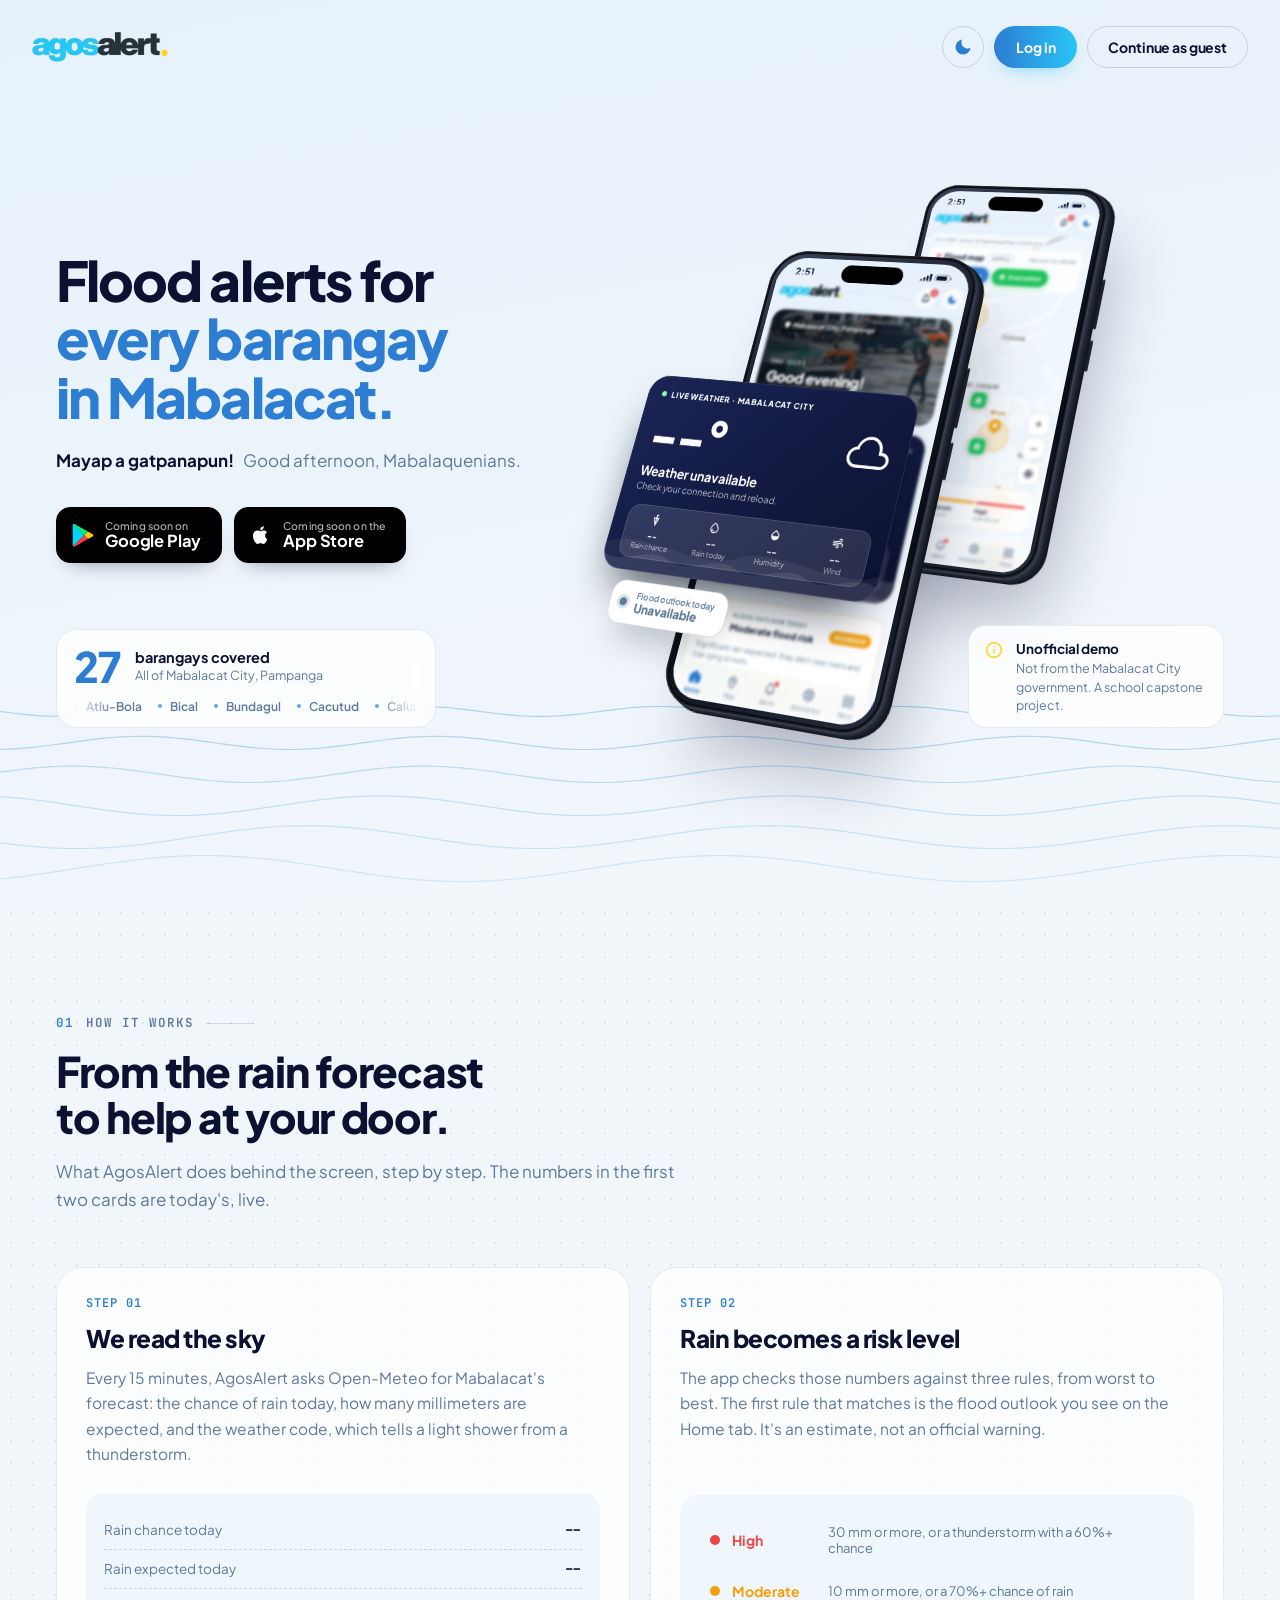
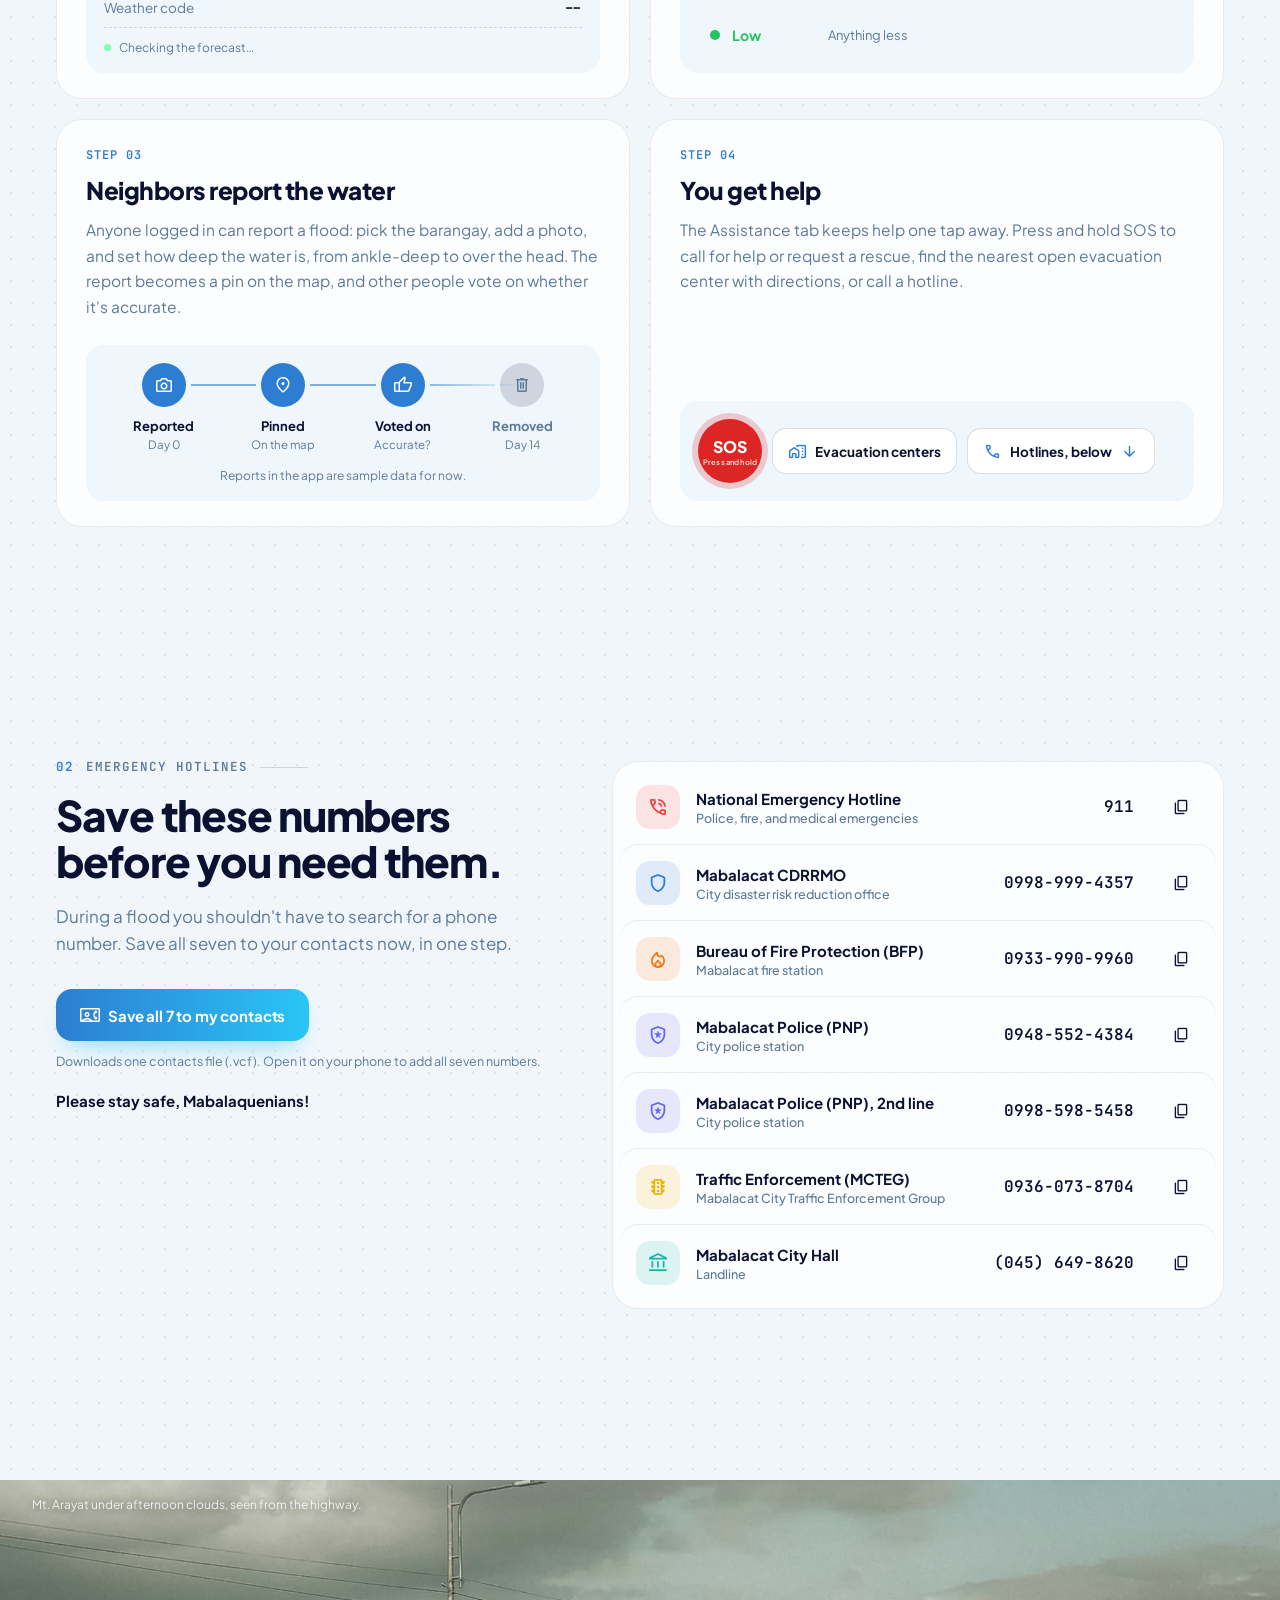
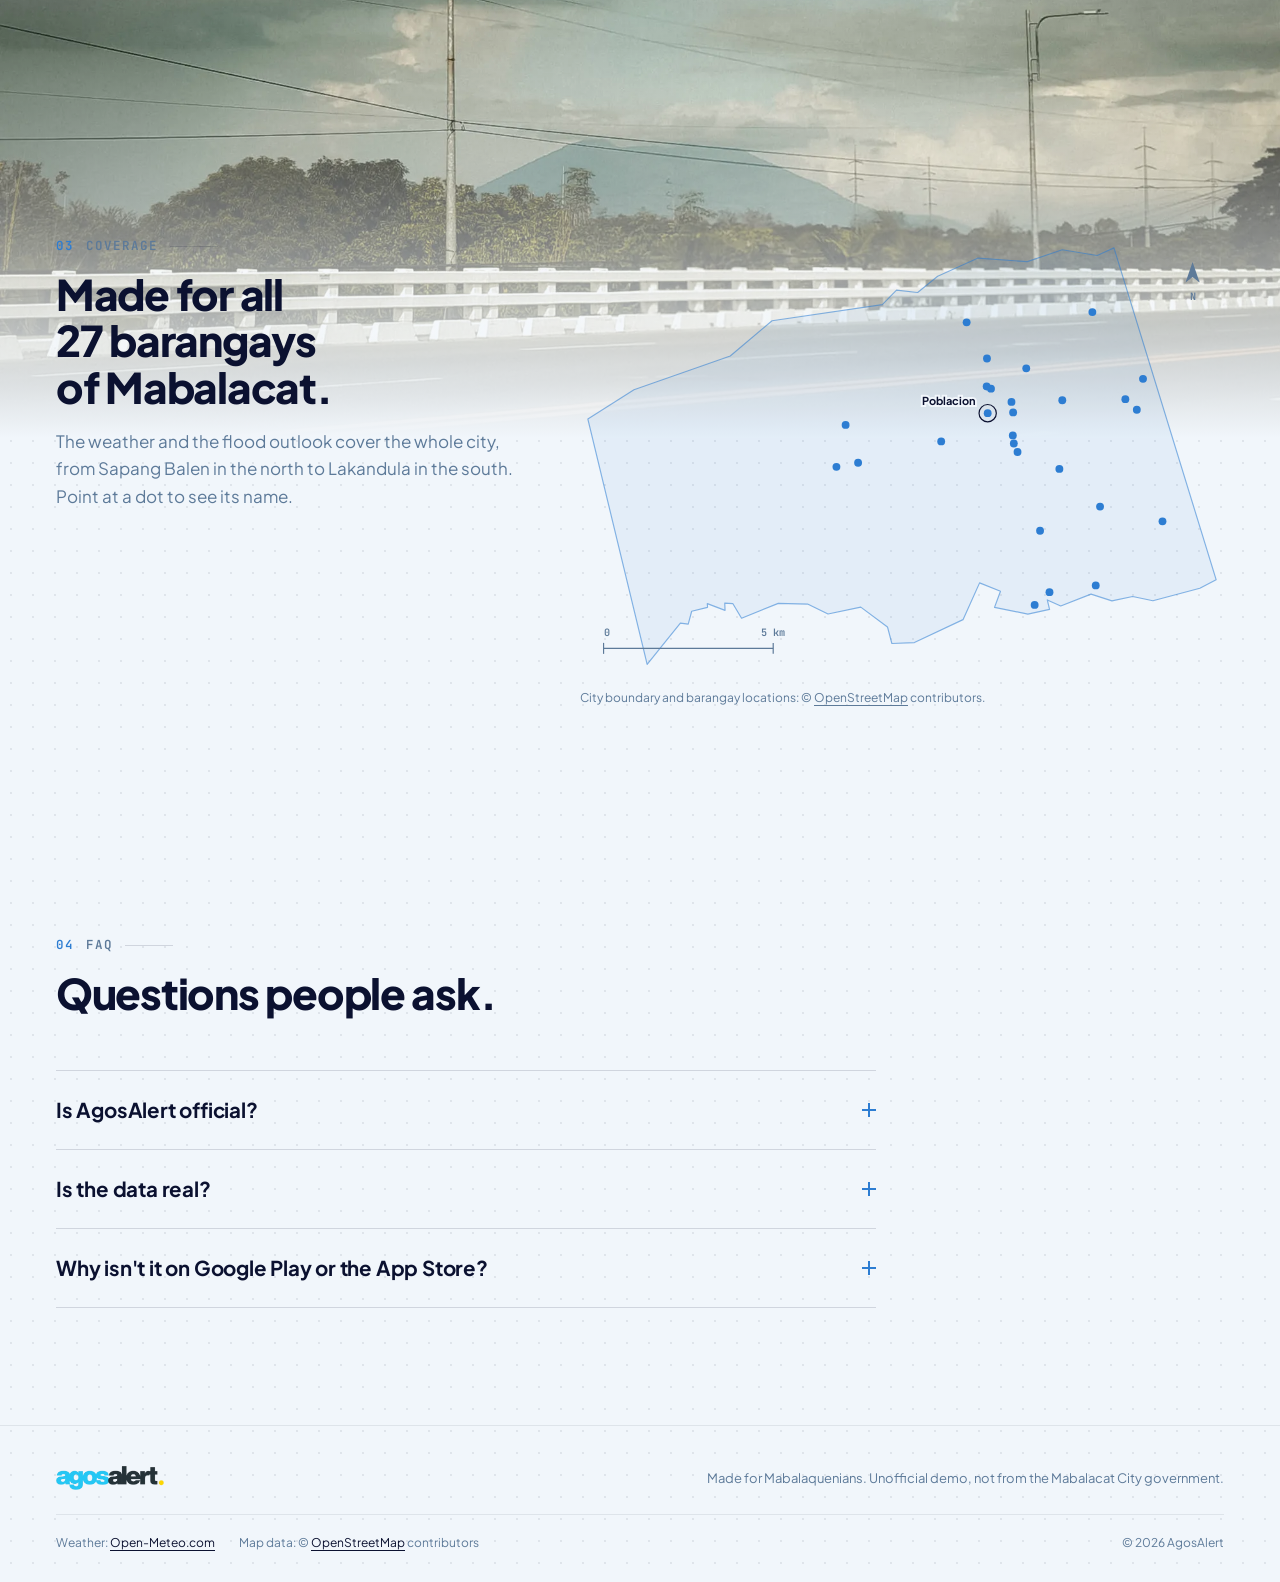
==== commit 4658b6c9: "Hotlines, registration, new icons, theme reveal, own photos - Official Mabalacat hotlines (CDRRMO, B" ====
--- a/landing/index.html
+++ b/landing/index.html
@@ -13,6 +13,7 @@
   <meta name="description" content="Live weather, community flood reports, and emergency help for every barangay in Mabalacat City, Pampanga. An unofficial school project.">
   <meta name="theme-color" content="#060911">
   <link rel="icon" type="image/png" href="img/favicon.png">
+  <link rel="apple-touch-icon" href="img/apple-touch-icon.png">
 
   <!-- Pick the theme before anything is drawn, so a light-mode visitor
        never sees a flash of the dark page. Order: ?theme= from the app,
@@ -36,7 +37,7 @@
   <link rel="preconnect" href="https://api.open-meteo.com" crossorigin>
   <link rel="stylesheet" href="https://fonts.googleapis.com/css2?family=JetBrains+Mono:wght@500;600&family=Plus+Jakarta+Sans:wght@400;500;600;700;800&display=swap">
   <!-- Only the icons this page uses (icon_names must stay in A-Z order). -->
-  <link rel="stylesheet" href="https://fonts.googleapis.com/css2?family=Material+Symbols+Rounded:opsz,wght,FILL,GRAD@24,500,1,0&icon_names=ac_unit,account_balance,air,alternate_email,arrow_downward,arrow_forward,call,clear_night,close,cloud,contact_phone,content_copy,dark_mode,delete,foggy,grain,home_work,info,light_mode,local_fire_department,local_police,location_on,lock,nights_stay,opacity,partly_cloudy_day,phone_in_talk,photo_camera,shield,sunny,thumb_up,thunderstorm,umbrella,visibility,visibility_off,water_drop&display=block">
+  <link rel="stylesheet" href="https://fonts.googleapis.com/css2?family=Material+Symbols+Rounded:opsz,wght,FILL,GRAD@24,500,1,0&icon_names=ac_unit,account_balance,air,alternate_email,arrow_downward,arrow_forward,call,clear_night,close,cloud,contact_phone,content_copy,delete,foggy,grain,home_work,info,local_fire_department,local_police,location_on,lock,nights_stay,opacity,partly_cloudy_day,person,phone_in_talk,photo_camera,shield,sunny,thumb_up,thunderstorm,traffic,umbrella,visibility,visibility_off,water_drop&display=block">
   <link rel="stylesheet" href="landing.css">
 </head>
 <body>
@@ -50,11 +51,21 @@
           <img class="logo-on-light" src="img/logo_wordmark.png" alt="agosalert." width="146" height="30">
         </a>
         <div class="topbar-actions">
+          <!-- One sun/moon drawing that morphs between the two (landing.css,
+               "Theme button"), like the app's SunMoonIcon. -->
           <button class="icon-btn" id="themeToggle" type="button" aria-label="Switch to light mode">
-            <span class="ms ms-dark" aria-hidden="true">dark_mode</span>
-            <span class="ms ms-light" aria-hidden="true">light_mode</span>
+            <svg class="sun-moon" viewBox="0 0 24 24" width="20" height="20" aria-hidden="true">
+              <mask id="sunMoonBite"><rect width="24" height="24" fill="#fff"/><circle class="sm-bite" cx="17.5" cy="6.5" r="7.5" fill="#000"/></mask>
+              <g class="sm-rays" stroke="currentColor" stroke-width="2" stroke-linecap="round"><line x1="19.60" y1="12.00" x2="22.20" y2="12.00"/><line x1="17.37" y1="17.37" x2="19.21" y2="19.21"/><line x1="12.00" y1="19.60" x2="12.00" y2="22.20"/><line x1="6.63" y1="17.37" x2="4.79" y2="19.21"/><line x1="4.40" y1="12.00" x2="1.80" y2="12.00"/><line x1="6.63" y1="6.63" x2="4.79" y2="4.79"/><line x1="12.00" y1="4.40" x2="12.00" y2="1.80"/><line x1="17.37" y1="6.63" x2="19.21" y2="4.79"/></g>
+              <circle class="sm-body" cx="12" cy="12" r="9" fill="currentColor" mask="url(#sunMoonBite)"/>
+            </svg>
           </button>
           <button class="btn btn-login" id="openLogin" type="button">Log in</button>
+          <!-- Straight into the app as a guest, no popup. A link, so it works
+               without JavaScript too; landing.js adds the current theme. -->
+          <a class="btn btn-guest" id="guestTop" href="app/?as=guest">
+            <span class="guest-long">Continue as guest</span><span class="guest-short">Guest</span>
+          </a>
         </div>
       </header>
 
@@ -67,7 +78,7 @@
           <!-- Filled in by landing.js from the time in Mabalacat. -->
           <p class="greeting" id="greeting">
             <span class="kap">Mayap a salubung!</span>
-            <span class="tr">Welcome, Mabalacat.</span>
+            <span class="tr">Welcome, Mabalaquenians.</span>
           </p>
 
           <div class="stores">
@@ -265,15 +276,17 @@
           <div class="sec-head reveal">
             <p class="sec-num"><span>02</span> Emergency hotlines</p>
             <h2 id="hot-title">Save these numbers before you need them.</h2>
-            <p class="sec-lede">During a flood you shouldn't have to search for a phone number. Save all five to your contacts now, in one step.</p>
+            <p class="sec-lede">During a flood you shouldn't have to search for a phone number. Save all seven to your contacts now, in one step.</p>
             <button class="btn btn-primary btn-save" type="button" id="saveContacts">
               <span class="ms" aria-hidden="true">contact_phone</span>
-              Save all 5 to my contacts
+              Save all 7 to my contacts
             </button>
-            <p class="save-note">Downloads one contacts file (.vcf). Open it on your phone to add all five numbers.</p>
+            <p class="save-note">Downloads one contacts file (.vcf). Open it on your phone to add all seven numbers.</p>
+            <p class="hot-signoff">Please stay safe, Mabalaquenians!</p>
           </div>
 
-          <!-- Same numbers as the app (kHotlines in lib/data/demo_data.dart). -->
+          <!-- Same numbers as the app (kHotlines in lib/data/demo_data.dart),
+               from the city's official hotline list. -->
           <ul class="hot-list reveal" id="hotList">
             <li data-name="National Emergency Hotline" data-tel="911" data-color="#EF4444">
               <span class="hot-icon ms" aria-hidden="true">phone_in_talk</span>
@@ -287,17 +300,29 @@
               <a class="hot-num" href="tel:+639989994357">0998-999-4357</a>
               <button class="hot-copy icon-btn" type="button" aria-label="Copy 0998-999-4357"><span class="ms" aria-hidden="true">content_copy</span></button>
             </li>
-            <li data-name="Bureau of Fire Protection" data-tel="+639339909960" data-color="#F97316">
+            <li data-name="Bureau of Fire Protection (BFP)" data-tel="+639339909960" data-color="#F97316">
               <span class="hot-icon ms" aria-hidden="true">local_fire_department</span>
-              <span class="hot-name">Bureau of Fire Protection<small>Mabalacat fire station</small></span>
+              <span class="hot-name">Bureau of Fire Protection (BFP)<small>Mabalacat fire station</small></span>
               <a class="hot-num" href="tel:+639339909960">0933-990-9960</a>
               <button class="hot-copy icon-btn" type="button" aria-label="Copy 0933-990-9960"><span class="ms" aria-hidden="true">content_copy</span></button>
             </li>
-            <li data-name="Mabalacat Police (PNP)" data-tel="+639985985458" data-color="#6366F1">
+            <li data-name="Mabalacat Police (PNP)" data-tel="+639485524384" data-color="#6366F1">
               <span class="hot-icon ms" aria-hidden="true">local_police</span>
               <span class="hot-name">Mabalacat Police (PNP)<small>City police station</small></span>
+              <a class="hot-num" href="tel:+639485524384">0948-552-4384</a>
+              <button class="hot-copy icon-btn" type="button" aria-label="Copy 0948-552-4384"><span class="ms" aria-hidden="true">content_copy</span></button>
+            </li>
+            <li data-name="Mabalacat Police (PNP), 2nd line" data-tel="+639985985458" data-color="#6366F1">
+              <span class="hot-icon ms" aria-hidden="true">local_police</span>
+              <span class="hot-name">Mabalacat Police (PNP), 2nd line<small>City police station</small></span>
               <a class="hot-num" href="tel:+639985985458">0998-598-5458</a>
               <button class="hot-copy icon-btn" type="button" aria-label="Copy 0998-598-5458"><span class="ms" aria-hidden="true">content_copy</span></button>
+            </li>
+            <li data-name="Traffic Enforcement (MCTEG)" data-tel="+639360738704" data-color="#EAB308">
+              <span class="hot-icon ms" aria-hidden="true">traffic</span>
+              <span class="hot-name">Traffic Enforcement (MCTEG)<small>Mabalacat City Traffic Enforcement Group</small></span>
+              <a class="hot-num" href="tel:+639360738704">0936-073-8704</a>
+              <button class="hot-copy icon-btn" type="button" aria-label="Copy 0936-073-8704"><span class="ms" aria-hidden="true">content_copy</span></button>
             </li>
             <li data-name="Mabalacat City Hall" data-tel="+63456498620" data-color="#14B8A6">
               <span class="hot-icon ms" aria-hidden="true">account_balance</span>
@@ -312,10 +337,9 @@
       <!-- ================= 03 BARANGAY MAP ================= -->
       <section class="map-sec" id="barangays" aria-labelledby="map-title">
         <figure class="band">
-          <img src="img/plains-mabalacat.webp" alt="Evening sun breaking through clouds over grassy plains" width="2000" height="1500" loading="lazy">
+          <img src="img/bridge-arayat.webp" alt="A highway bridge under big clouds, with Mt. Arayat in the distance" width="2000" height="1334" loading="lazy">
           <figcaption>
-            <span>Evening over the plains near Mabalacat, seen from the expressway.</span>
-            <a href="https://commons.wikimedia.org/wiki/File:Mabalacat_scenery_from_SCTEx_(N._Khan)_-_Flickr.jpg" target="_blank" rel="noopener">Photo: Nishat A. Khan, CC BY 2.0</a>
+            <span>Mt. Arayat under afternoon clouds, seen from the highway.</span>
           </figcaption>
         </figure>
 
@@ -390,12 +414,11 @@
       <div class="foot-top">
         <img class="logo-on-dark" src="img/logo_wordmark_dark.png" alt="agosalert." width="117" height="24">
         <img class="logo-on-light" src="img/logo_wordmark.png" alt="agosalert." width="117" height="24">
-        <p>Unofficial demo. Not from the Mabalacat City government.</p>
+        <p>Made for Mabalaquenians. Unofficial demo, not from the Mabalacat City government.</p>
       </div>
       <div class="foot-credits">
         <span>Weather: <a href="https://open-meteo.com/" target="_blank" rel="noopener">Open-Meteo.com</a></span>
         <span>Map data: © <a href="https://www.openstreetmap.org/copyright" target="_blank" rel="noopener">OpenStreetMap</a> contributors</span>
-        <span>Photo: Nishat A. Khan (CC BY 2.0, Wikimedia Commons)</span>
         <span>© 2026 AgosAlert</span>
       </div>
     </footer>
@@ -424,7 +447,10 @@
           <span class="ms" aria-hidden="true">visibility_off</span>
         </button>
       </label>
-      <button class="link-btn forgot" type="button" id="forgot">Forgot password?</button>
+      <div class="field-links">
+        <button class="link-btn" type="button" id="showRegister">Register an account</button>
+        <button class="link-btn" type="button" id="forgot">Forgot password?</button>
+      </div>
 
       <button class="btn btn-primary" type="submit" id="loginSubmit">
         <span class="btn-label">Log in</span>
@@ -447,6 +473,70 @@
 
       <p class="modal-demo">Demo: just tap Log in, no email or password needed. Nothing is saved or sent.</p>
     </form>
+
+    <!-- Registration: same popup, swapped in place of the login form. The
+         fields come from the research paper (users table, "Register / Log
+         In" use case): name, email, password, barangay, optional phone. -->
+    <form class="modal-card" id="registerForm" novalidate hidden>
+      <button class="icon-btn modal-close" type="button" id="closeRegister" aria-label="Close">
+        <span class="ms" aria-hidden="true">close</span>
+      </button>
+      <img class="modal-logo logo-on-dark" src="img/logo_icon_dark.png" alt="" width="56" height="56">
+      <img class="modal-logo logo-on-light" src="img/logo_icon.png" alt="" width="56" height="56">
+      <h2 id="registerTitle">Create an account</h2>
+      <p class="modal-sub">For Mabalaquenians, the residents of Mabalacat City</p>
+
+      <label class="field">
+        <span class="ms" aria-hidden="true">person</span>
+        <input type="text" name="fullName" placeholder="Full name" autocomplete="name" maxlength="100" aria-label="Full name">
+      </label>
+      <label class="field">
+        <span class="ms" aria-hidden="true">alternate_email</span>
+        <input type="email" name="email" placeholder="Email" autocomplete="email" maxlength="255" aria-label="Email">
+      </label>
+      <label class="field">
+        <span class="ms" aria-hidden="true">call</span>
+        <input type="tel" name="phone" placeholder="Phone number (optional)" autocomplete="tel" maxlength="15" aria-label="Phone number, optional">
+      </label>
+      <p class="field-hint">Only admins can see your phone number.</p>
+      <label class="field">
+        <span class="ms" aria-hidden="true">location_on</span>
+        <select name="barangay" aria-label="Barangay where you live">
+          <option value="" selected disabled>Barangay where you live</option>
+          <option>Atlu-Bola</option><option>Bical</option><option>Bundagul</option><option>Cacutud</option>
+          <option>Calumpang</option><option>Camachiles</option><option>Dapdap</option><option>Dau</option>
+          <option>Dolores</option><option>Duquit</option><option>Lakandula</option><option>Mabiga</option>
+          <option>Macapagal Village</option><option>Mamatitang</option><option>Mangalit</option>
+          <option>Marcos Village</option><option>Mawaque</option><option>Paralayunan</option>
+          <option>Poblacion</option><option>San Francisco</option><option>San Joaquin</option>
+          <option>Santa Ines</option><option>Santa Maria</option><option>Santo Rosario</option>
+          <option>Sapang Balen</option><option>Sapang Biabas</option><option>Tabun</option>
+        </select>
+      </label>
+      <label class="field">
+        <span class="ms" aria-hidden="true">lock</span>
+        <input type="password" name="password" id="regPassword" placeholder="Password (at least 8 characters)" autocomplete="new-password" aria-label="Password">
+        <button class="field-btn" type="button" id="toggleRegPassword" aria-label="Show password">
+          <span class="ms" aria-hidden="true">visibility_off</span>
+        </button>
+      </label>
+      <label class="field">
+        <span class="ms" aria-hidden="true">lock</span>
+        <input type="password" name="confirm" placeholder="Confirm password" autocomplete="new-password" aria-label="Confirm password">
+      </label>
+
+      <p class="form-error" id="registerError" role="alert" hidden></p>
+
+      <button class="btn btn-primary" type="submit" id="registerSubmit">
+        <span class="btn-label">Register</span>
+        <span class="ms" aria-hidden="true">arrow_forward</span>
+        <span class="spinner" aria-hidden="true"></span>
+      </button>
+
+      <button class="link-btn guest" type="button" id="showLogin">Already have an account? Log in</button>
+
+      <p class="modal-demo">Demo: nothing is saved or sent. The account isn't really created.</p>
+    </form>
   </dialog>
 
   <div class="toast" id="toast" role="status" aria-live="polite"></div>
--- a/landing/landing.css
+++ b/landing/landing.css
@@ -108,9 +108,7 @@
 [data-theme="dark"] .logo-on-light,
 [data-theme="light"] .logo-on-dark,
 [data-theme="dark"] .shot-light,
-[data-theme="light"] .shot-dark,
-[data-theme="dark"] .ms-light,
-[data-theme="light"] .ms-dark { display: none; }
+[data-theme="light"] .shot-dark { display: none; }
 
 /* ------------------------------------------------------------
    Page + hero panel
@@ -171,6 +169,36 @@
 .icon-btn:active { transform: scale(.94); }
 .icon-btn .ms { font-size: 20px; }
 
+/* ---------- Theme button ----------
+   Shows what you'll switch TO, like the app: a yellow sun in the dark
+   theme, a blue moon in the light one. It's one drawing that morphs:
+   the rays pull in and fade, the body grows, a "bite" (in the mask)
+   slides in to leave a crescent, and the whole icon turns a quarter
+   turn (ending upright on the moon).
+   The back-ease overshoots a little, which gives the bounce. */
+.sun-moon {
+  --bounce: cubic-bezier(.34, 1.56, .64, 1);
+  display: block; overflow: visible;
+  transition: transform .6s var(--bounce), color .4s ease;
+}
+.sm-body, .sm-rays { transform-box: fill-box; transform-origin: center; }
+.sm-body, .sm-bite, .sm-rays { transition: transform .6s var(--bounce), opacity .35s ease; }
+
+/* Light theme: the moon. */
+[data-theme="light"] .sun-moon { color: var(--sky); }
+[data-theme="light"] .sm-rays { opacity: 0; transform: scale(.5); }
+
+/* Dark theme: the sun. */
+[data-theme="dark"] .sun-moon { color: var(--yellow); transform: rotate(-90deg); }
+[data-theme="dark"] .sm-body { transform: scale(.56); }
+[data-theme="dark"] .sm-bite { transform: translate(8px, -8px); }
+
+/* The page switch itself: landing.js grows the new theme in a circle
+   from the button (View Transitions API). These turn off the browser's
+   default cross-fade so only the circle shows. */
+::view-transition-old(root),
+::view-transition-new(root) { animation: none; mix-blend-mode: normal; }
+
 .btn {
   display: inline-flex; align-items: center; justify-content: center; gap: 8px;
   border: 0; border-radius: 999px;
@@ -185,6 +213,13 @@
   box-shadow: 0 8px 20px -10px rgba(41, 197, 246, .7);
 }
 .btn-login:hover { box-shadow: 0 10px 24px -8px rgba(41, 197, 246, .8); }
+.btn-guest {
+  height: 42px; padding: 0 20px;
+  color: var(--text); font-size: 14px; text-decoration: none;
+  border: 1px solid var(--border-strong);
+}
+.btn-guest:hover { background: var(--surface); }
+.guest-short { display: none; }
 
 /* ------------------------------------------------------------
    Hero layout: text on the left, phones on the right
@@ -721,6 +756,7 @@
 .hot-grid .sec-head { margin-bottom: 0; position: sticky; top: 96px; }
 .btn-primary.btn-save { width: auto; padding: 0 24px; margin-top: 32px; }
 .save-note { margin: 12px 0 0; font-size: 12.5px; color: var(--muted); }
+.hot-signoff { margin: 22px 0 0; font-size: 15px; font-weight: 700; color: var(--text); }
 
 .hot-list {
   list-style: none; margin: 0; padding: 8px;
@@ -762,7 +798,7 @@
 /* The photo band fades into the page at the bottom, and the map
    section's heading slides up over that fade. */
 .band { position: relative; margin: 0; height: clamp(320px, 62vh, 620px); }
-.band img { width: 100%; height: 100%; object-fit: cover; }
+.band img { width: 100%; height: 100%; object-fit: cover; object-position: center 75%; }
 .band::after {
   content: ""; position: absolute; inset: 0;
   background: linear-gradient(180deg, color-mix(in srgb, var(--page) 20%, transparent) 0%, transparent 30%, var(--page) 100%);
@@ -911,7 +947,21 @@
 .field-btn:hover { background: var(--surface); }
 
 .link-btn { border: 0; background: none; padding: 6px 0; font-weight: 600; }
-.forgot { display: block; margin: 6px 0 12px auto; font-size: 12.5px; color: var(--accent); }
+.field-links { display: flex; justify-content: space-between; gap: 12px; margin: 6px 0 12px; }
+.field-links .link-btn { font-size: 12.5px; color: var(--accent); }
+.modal-card[hidden] { display: none; }
+.field select {
+  flex: 1; min-width: 0; height: 100%;
+  border: 0; outline: 0; background: transparent;
+  font: inherit; font-size: 15px; color: var(--text);
+}
+.field select:invalid { color: var(--muted); }
+.field select option { color: var(--text); background: var(--surface-solid); }
+.field-hint { margin: 6px 0 12px 16px; font-size: 12px; color: var(--muted); }
+.form-error { margin: 12px 0 0; font-size: 13px; line-height: 1.4; color: #f87171; }
+.form-error + .btn-primary { margin-top: 12px; }
+#registerForm .btn-primary { margin-top: 18px; }
+#registerForm .form-error:not([hidden]) + .btn-primary { margin-top: 12px; }
 
 .btn-primary {
   position: relative; width: 100%; height: 52px; border-radius: 16px;
@@ -1017,6 +1067,9 @@
   .hero { padding-top: 16px; padding-bottom: 24px; }
   .brand img { height: 26px; }
   .btn-login { padding: 0 18px; }
+  .btn-guest { padding: 0 16px; }
+  .guest-long { display: none; }
+  .guest-short { display: inline; }
   .copy { padding-top: 36px; }
   h1 { font-size: clamp(32px, 9.2vw, 40px); }
   .greeting { font-size: 15.5px; margin-top: 16px; }
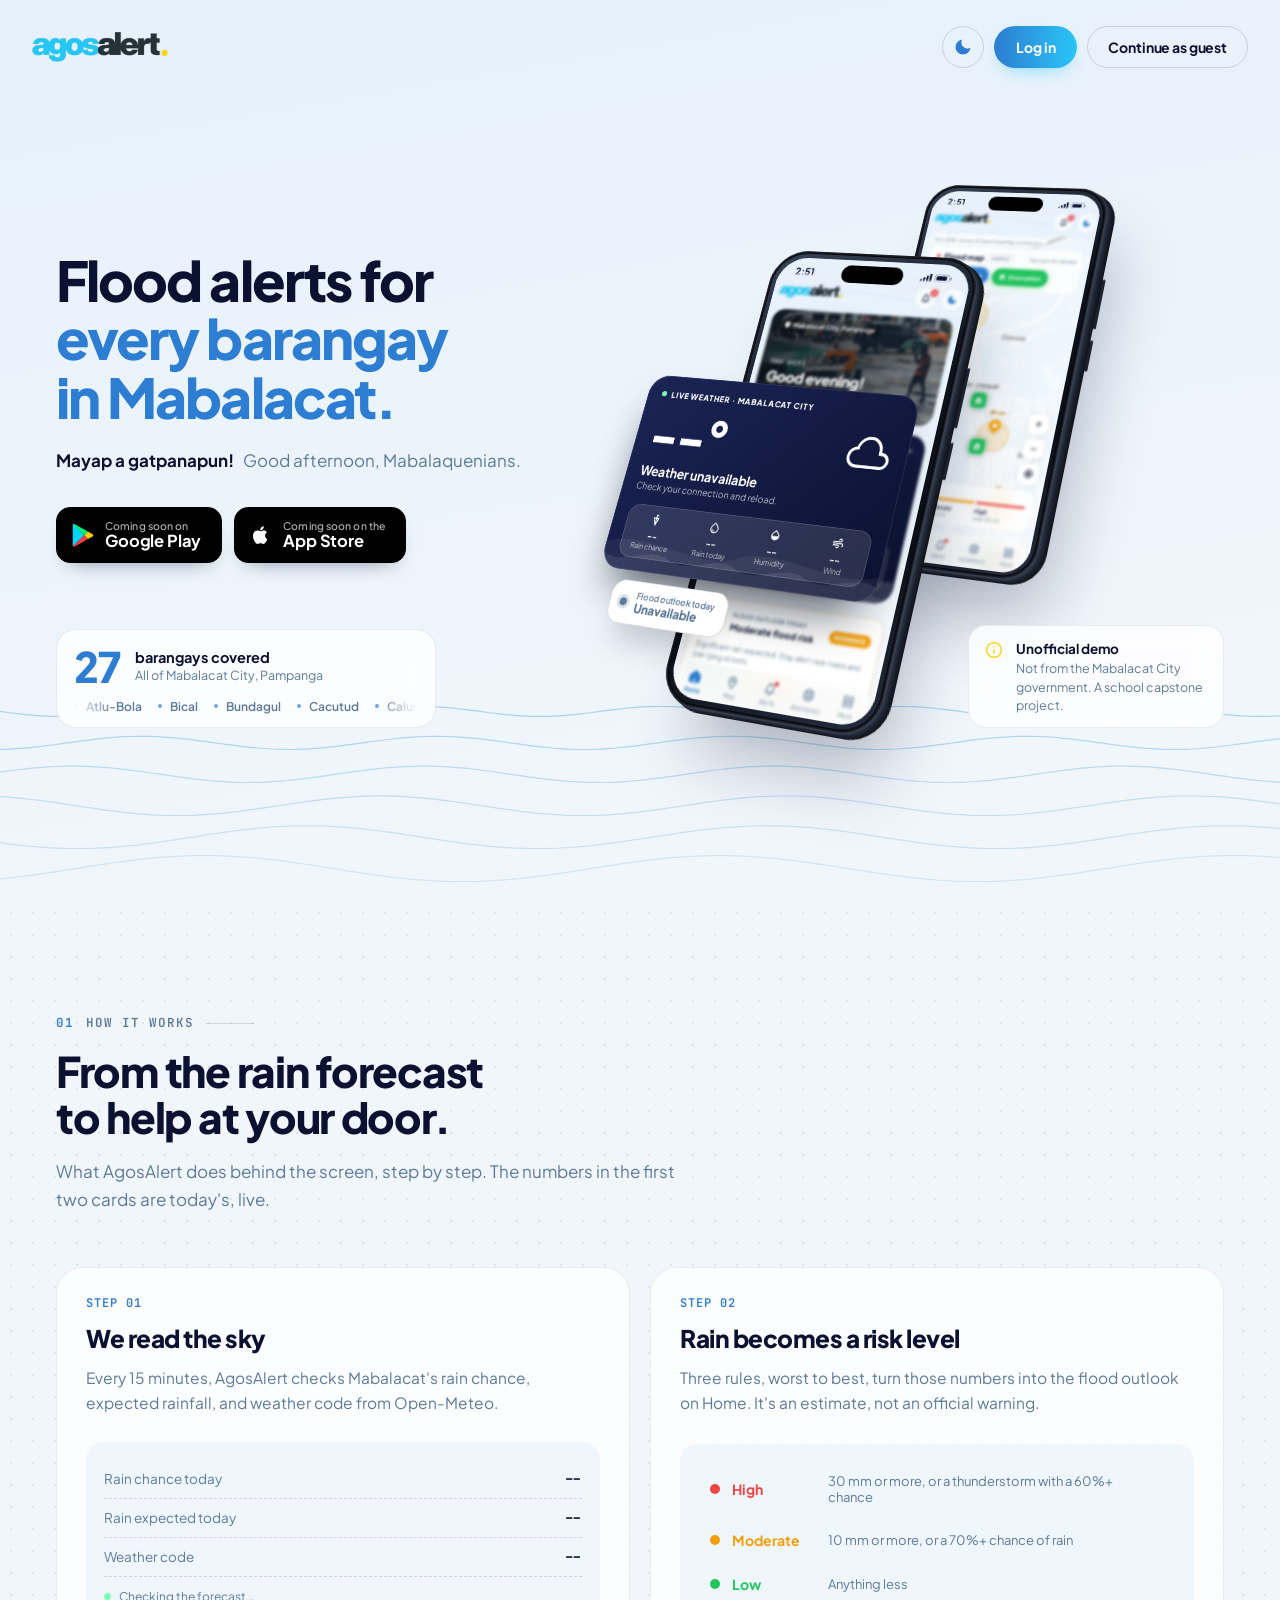
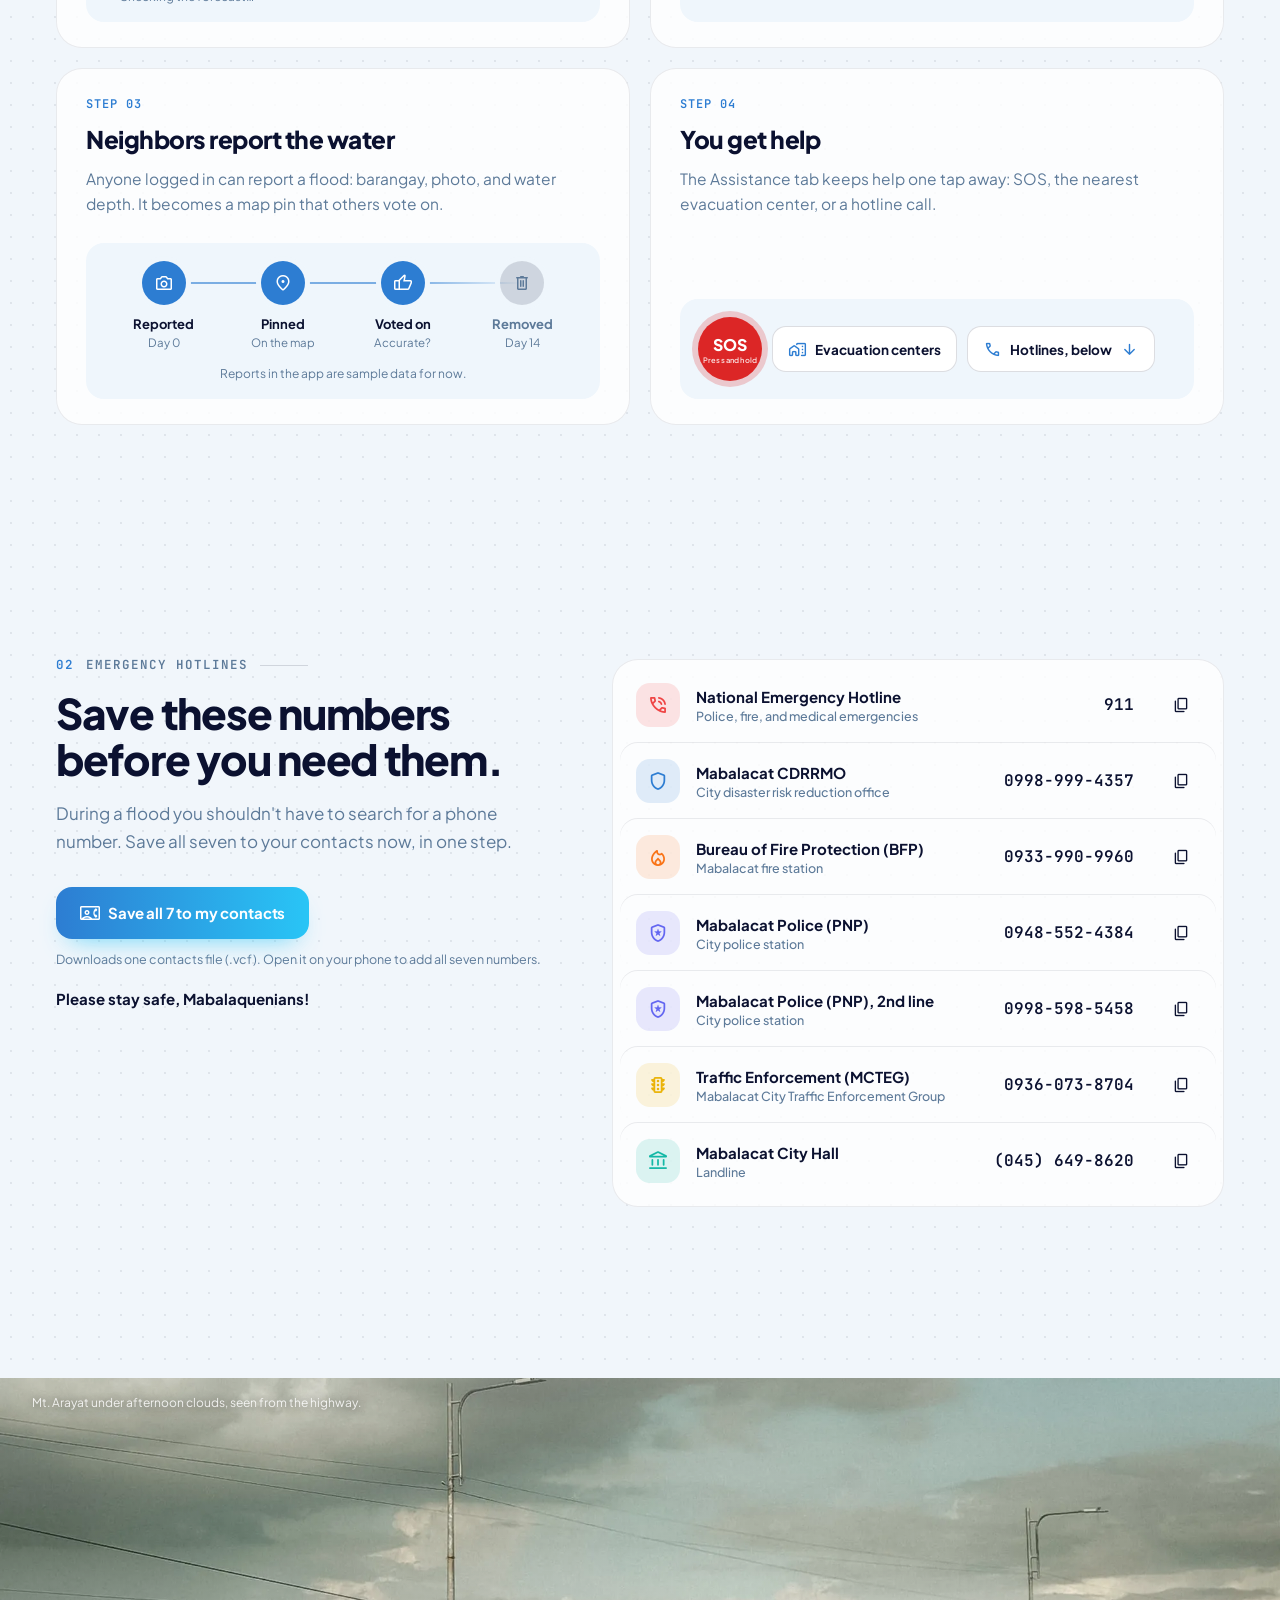
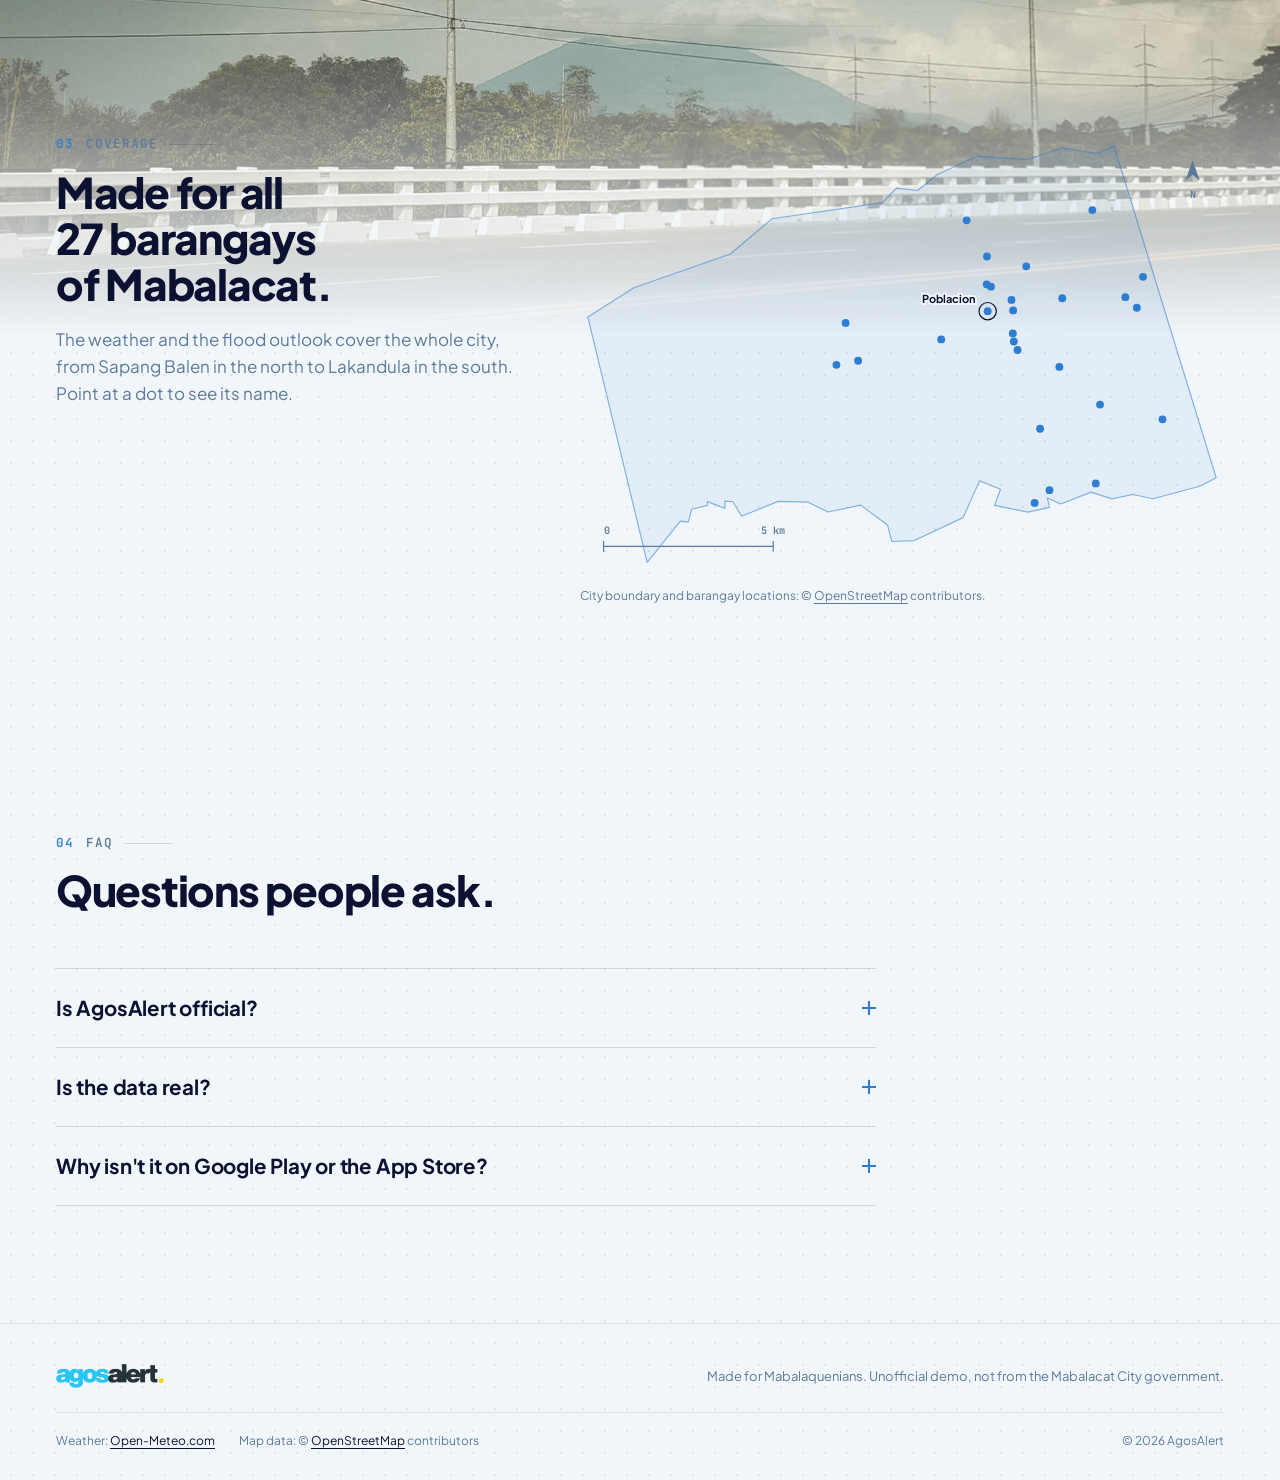
==== commit f699615a: "Mobile hero layout, shorter how-it-works copy, edge-to-edge phone map Co-Authored-By: Claude Opus 5." ====
--- a/landing/index.html
+++ b/landing/index.html
@@ -195,6 +195,29 @@
           </div>
         </div>
 
+        <!-- Mobile only (landing.css, "Mobile: store buttons under the
+             phone"): the same two buttons as .stores above, placed right
+             under the phone instead of under the headline. Desktop hides
+             this copy and shows the one in .copy; querySelectorAll('.store')
+             in landing.js wires up both without extra JS. -->
+        <div class="stores stores-mobile">
+          <button class="store" type="button" data-store="Android">
+            <svg viewBox="0 0 24 26" width="22" height="24" aria-hidden="true">
+              <path fill="#00D7FE" d="M1.2.6C.9.9.8 1.4.8 2v22c0 .6.1 1.1.4 1.4L13.3 13.3z"/>
+              <path fill="#FFCE00" d="M17.3 17.4 13.3 13.3l4-4 4.8 2.7c1.4.8 1.4 2.1 0 2.9z"/>
+              <path fill="#FF3A44" d="M17.3 17.4 13.3 13.3 1.2 25.4c.4.5 1.2.5 2 .1z"/>
+              <path fill="#00F076" d="M17.3 9.3 3.2 1.2c-.8-.5-1.6-.4-2 .1l12.1 12.1z"/>
+            </svg>
+            <span class="store-text"><small>Coming soon on</small>Google Play</span>
+          </button>
+          <button class="store" type="button" data-store="iPhone">
+            <svg viewBox="0 0 24 24" width="22" height="22" aria-hidden="true">
+              <path fill="currentColor" d="M16.4 12.6c0-2.4 2-3.6 2.1-3.7-1.1-1.7-2.9-1.9-3.5-1.9-1.5-.2-2.9.9-3.7.9-.8 0-1.9-.8-3.2-.8-1.6 0-3.1 1-4 2.4-1.7 3-.4 7.4 1.2 9.8.8 1.2 1.8 2.5 3 2.4 1.2 0 1.7-.8 3.1-.8 1.5 0 1.9.8 3.2.8 1.3 0 2.1-1.2 2.9-2.4.9-1.3 1.3-2.7 1.3-2.8 0 0-2.4-1-2.4-3.9zM14 5.4c.7-.8 1.1-1.9 1-3-1 0-2.1.7-2.8 1.5-.6.7-1.2 1.8-1 2.9 1.1.1 2.1-.6 2.8-1.4z"/>
+            </svg>
+            <span class="store-text"><small>Coming soon on the</small>App Store</span>
+          </button>
+        </div>
+
         <!-- Honest stand-in for the reference's award badge. -->
         <aside class="notice">
           <span class="ms notice-icon" aria-hidden="true">info</span>
@@ -222,7 +245,7 @@
           <li class="how-card reveal">
             <p class="how-step">Step 01</p>
             <h3>We read the sky</h3>
-            <p>Every 15 minutes, AgosAlert asks Open-Meteo for Mabalacat's forecast: the chance of rain today, how many millimeters are expected, and the weather code, which tells a light shower from a thunderstorm.</p>
+            <p>Every 15 minutes, AgosAlert checks Mabalacat's rain chance, expected rainfall, and weather code from Open-Meteo.</p>
             <div class="how-visual readings" aria-live="polite">
               <div class="reading"><span>Rain chance today</span><b id="hwChance">--</b></div>
               <div class="reading"><span>Rain expected today</span><b id="hwSum">--</b></div>
@@ -234,7 +257,7 @@
           <li class="how-card reveal">
             <p class="how-step">Step 02</p>
             <h3>Rain becomes a risk level</h3>
-            <p>The app checks those numbers against three rules, from worst to best. The first rule that matches is the flood outlook you see on the Home tab. It's an estimate, not an official warning.</p>
+            <p>Three rules, worst to best, turn those numbers into the flood outlook on Home. It's an estimate, not an official warning.</p>
             <div class="how-visual rules">
               <div class="rule" data-level="high"><span class="rule-dot"></span><b>High</b><span>30 mm or more, or a thunderstorm with a 60%+ chance</span></div>
               <div class="rule" data-level="moderate"><span class="rule-dot"></span><b>Moderate</b><span>10 mm or more, or a 70%+ chance of rain</span></div>
@@ -245,7 +268,7 @@
           <li class="how-card reveal">
             <p class="how-step">Step 03</p>
             <h3>Neighbors report the water</h3>
-            <p>Anyone logged in can report a flood: pick the barangay, add a photo, and set how deep the water is, from ankle-deep to over the head. The report becomes a pin on the map, and other people vote on whether it's accurate.</p>
+            <p>Anyone logged in can report a flood: barangay, photo, and water depth. It becomes a map pin that others vote on.</p>
             <div class="how-visual lifecycle">
               <ol class="life">
                 <li><span class="ms" aria-hidden="true">photo_camera</span><b>Reported</b><small>Day 0</small></li>
@@ -260,7 +283,7 @@
           <li class="how-card reveal">
             <p class="how-step">Step 04</p>
             <h3>You get help</h3>
-            <p>The Assistance tab keeps help one tap away. Press and hold SOS to call for help or request a rescue, find the nearest open evacuation center with directions, or call a hotline.</p>
+            <p>The Assistance tab keeps help one tap away: SOS, the nearest evacuation center, or a hotline call.</p>
             <div class="how-visual helps">
               <span class="help sos">SOS<small>Press and hold</small></span>
               <span class="help"><span class="ms" aria-hidden="true">home_work</span>Evacuation centers</span>
--- a/landing/landing.css
+++ b/landing/landing.css
@@ -272,6 +272,9 @@
 
 /* "Coming soon" store buttons. Always black, like the real badges. */
 .stores { display: flex; flex-wrap: wrap; gap: 12px; margin-top: 34px; }
+/* The duplicate under the phone (index.html, "Mobile only"); shown only
+   in the mobile layout below. */
+.stores.stores-mobile { display: none; }
 .store {
   display: inline-flex; align-items: center; gap: 11px;
   height: 56px; padding: 0 20px 0 15px;
@@ -1044,12 +1047,19 @@
   .hero-grid {
     grid-template-columns: minmax(0, 1fr);
     grid-template-rows: none;
-    grid-template-areas: "copy" "stage" "cov" "notice";
+    /* Phone first, then the headline + greeting, then the store buttons
+       (Adrian asked for the mockup above the text, and the store buttons
+       below the greeting — not above the headline — on mobile only;
+       desktop keeps text-left, phones-right, buttons under the greeting
+       same as always). */
+    grid-template-areas: "stage" "copy" "storesm" "cov" "notice";
   }
   /* Back in the normal stacked flow: no lining up with the phone. */
   .copy, .coverage { position: relative; top: auto; bottom: auto; }
-  .copy { grid-area: copy; padding-top: 48px; }
-  .stage-wrap { min-height: calc(var(--phone) * 2.35); margin-top: 20px; }
+  .copy { grid-area: copy; padding-top: 28px; }
+  .copy .stores { display: none; }
+  .stores.stores-mobile { display: flex; grid-area: storesm; margin-top: 8px; }
+  .stage-wrap { min-height: calc(var(--phone) * 2.35); margin-top: 8px; }
   .device.back { display: none; }
   .device.front { left: calc(50% - var(--pw) * .35); top: 6%; }
   .coverage { grid-area: cov; width: 100%; max-width: none; margin-top: 8px; }
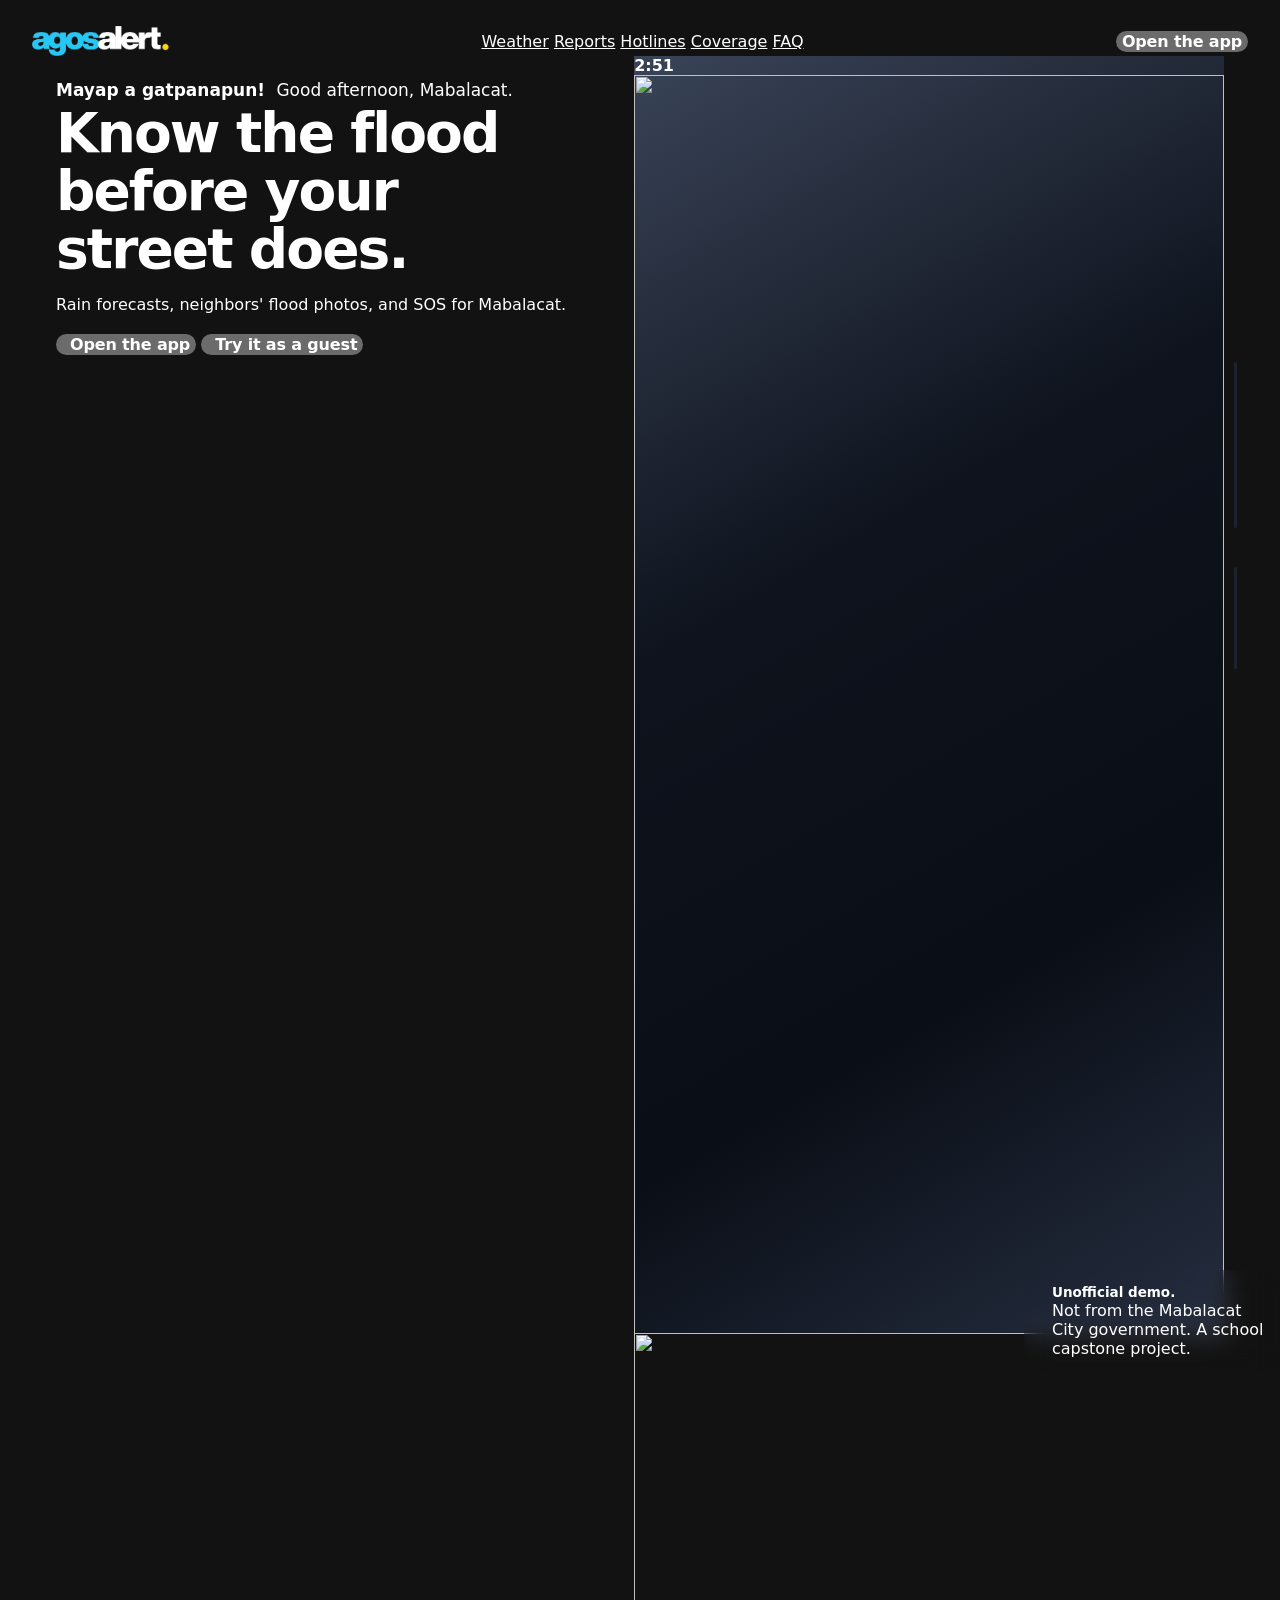
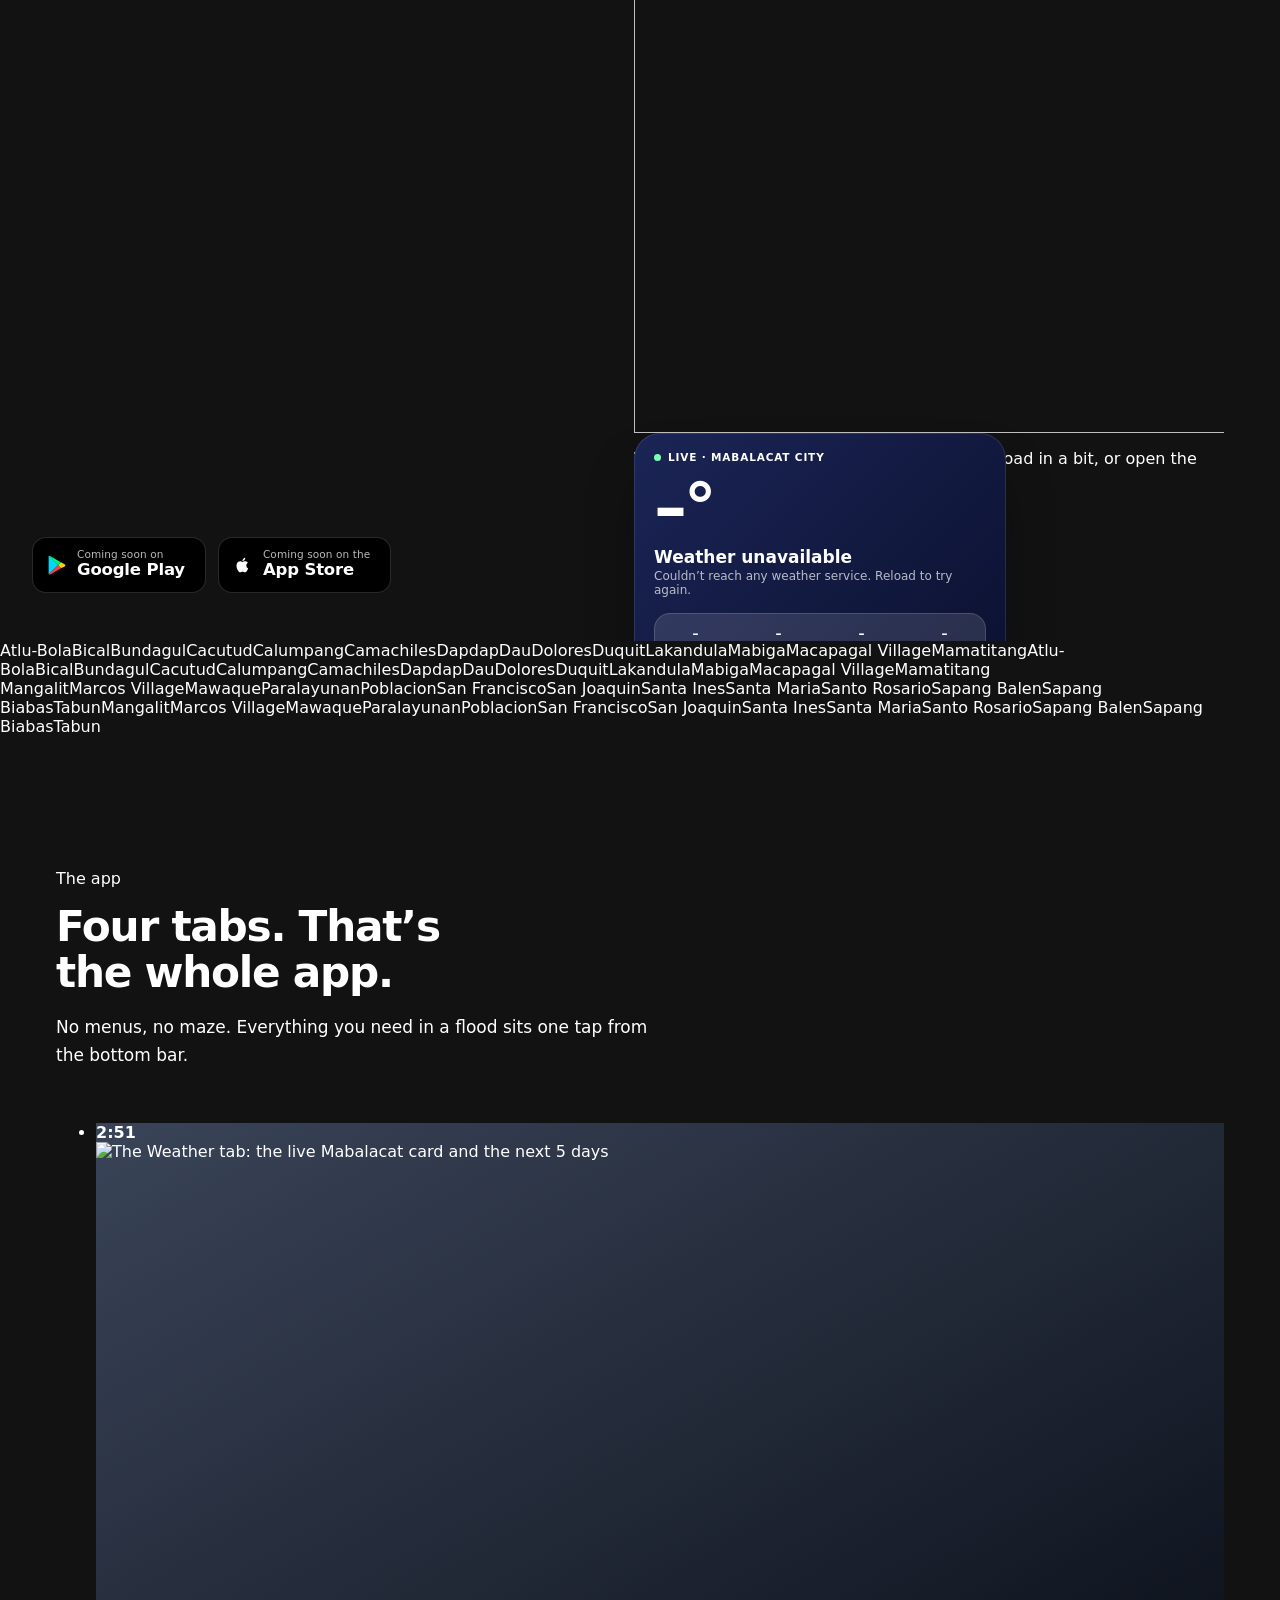
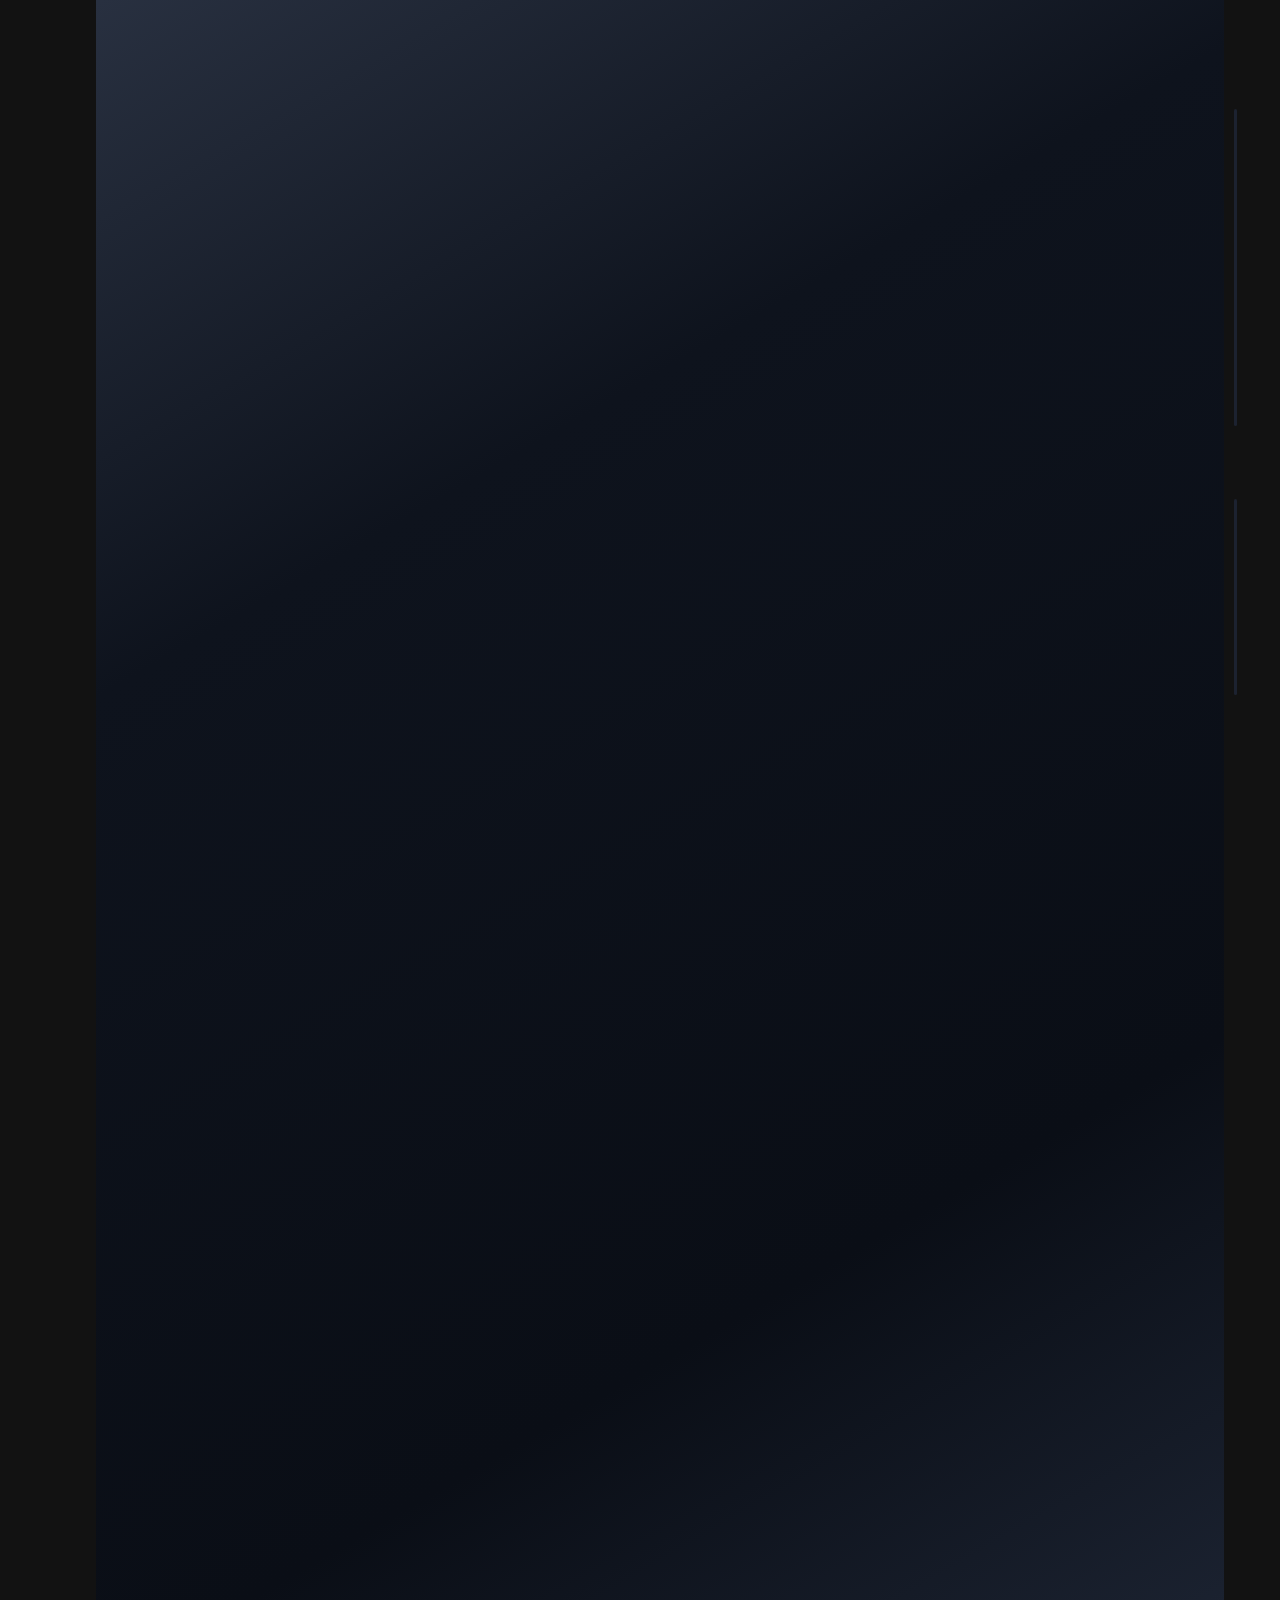
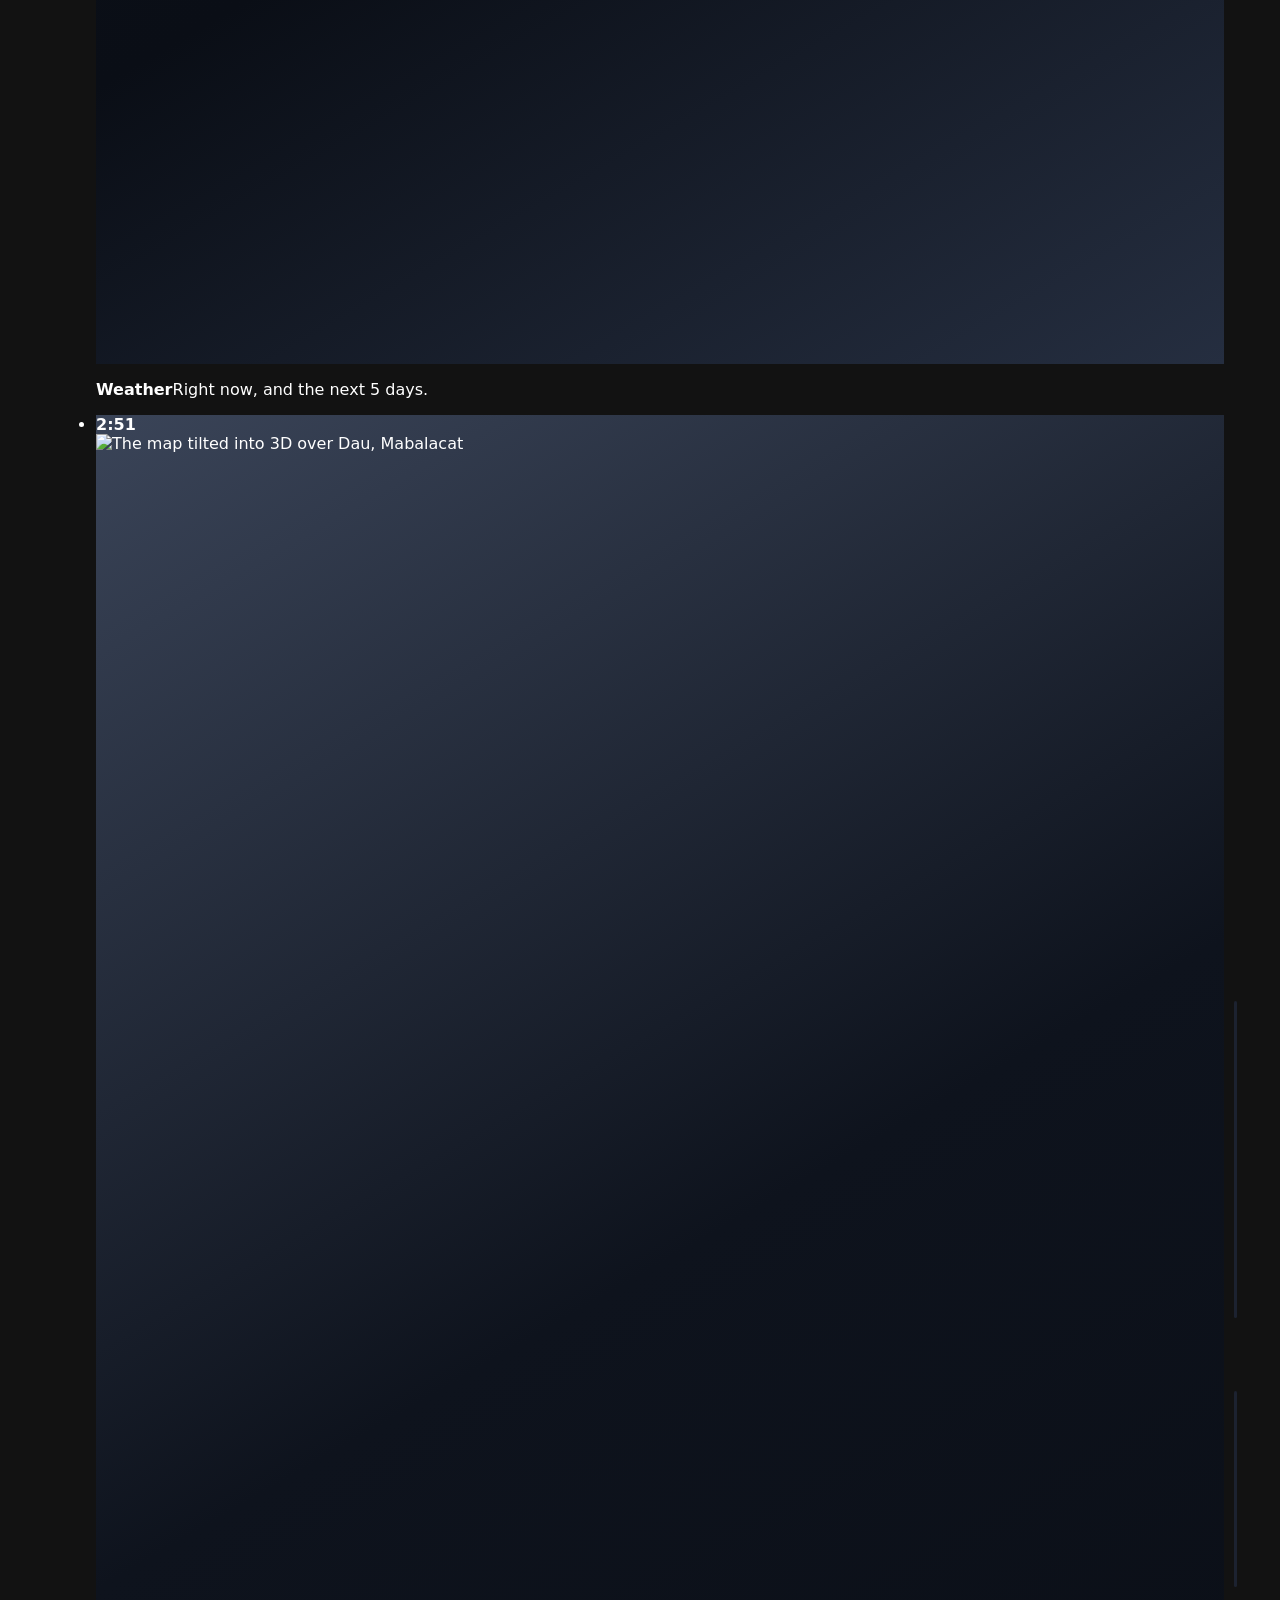
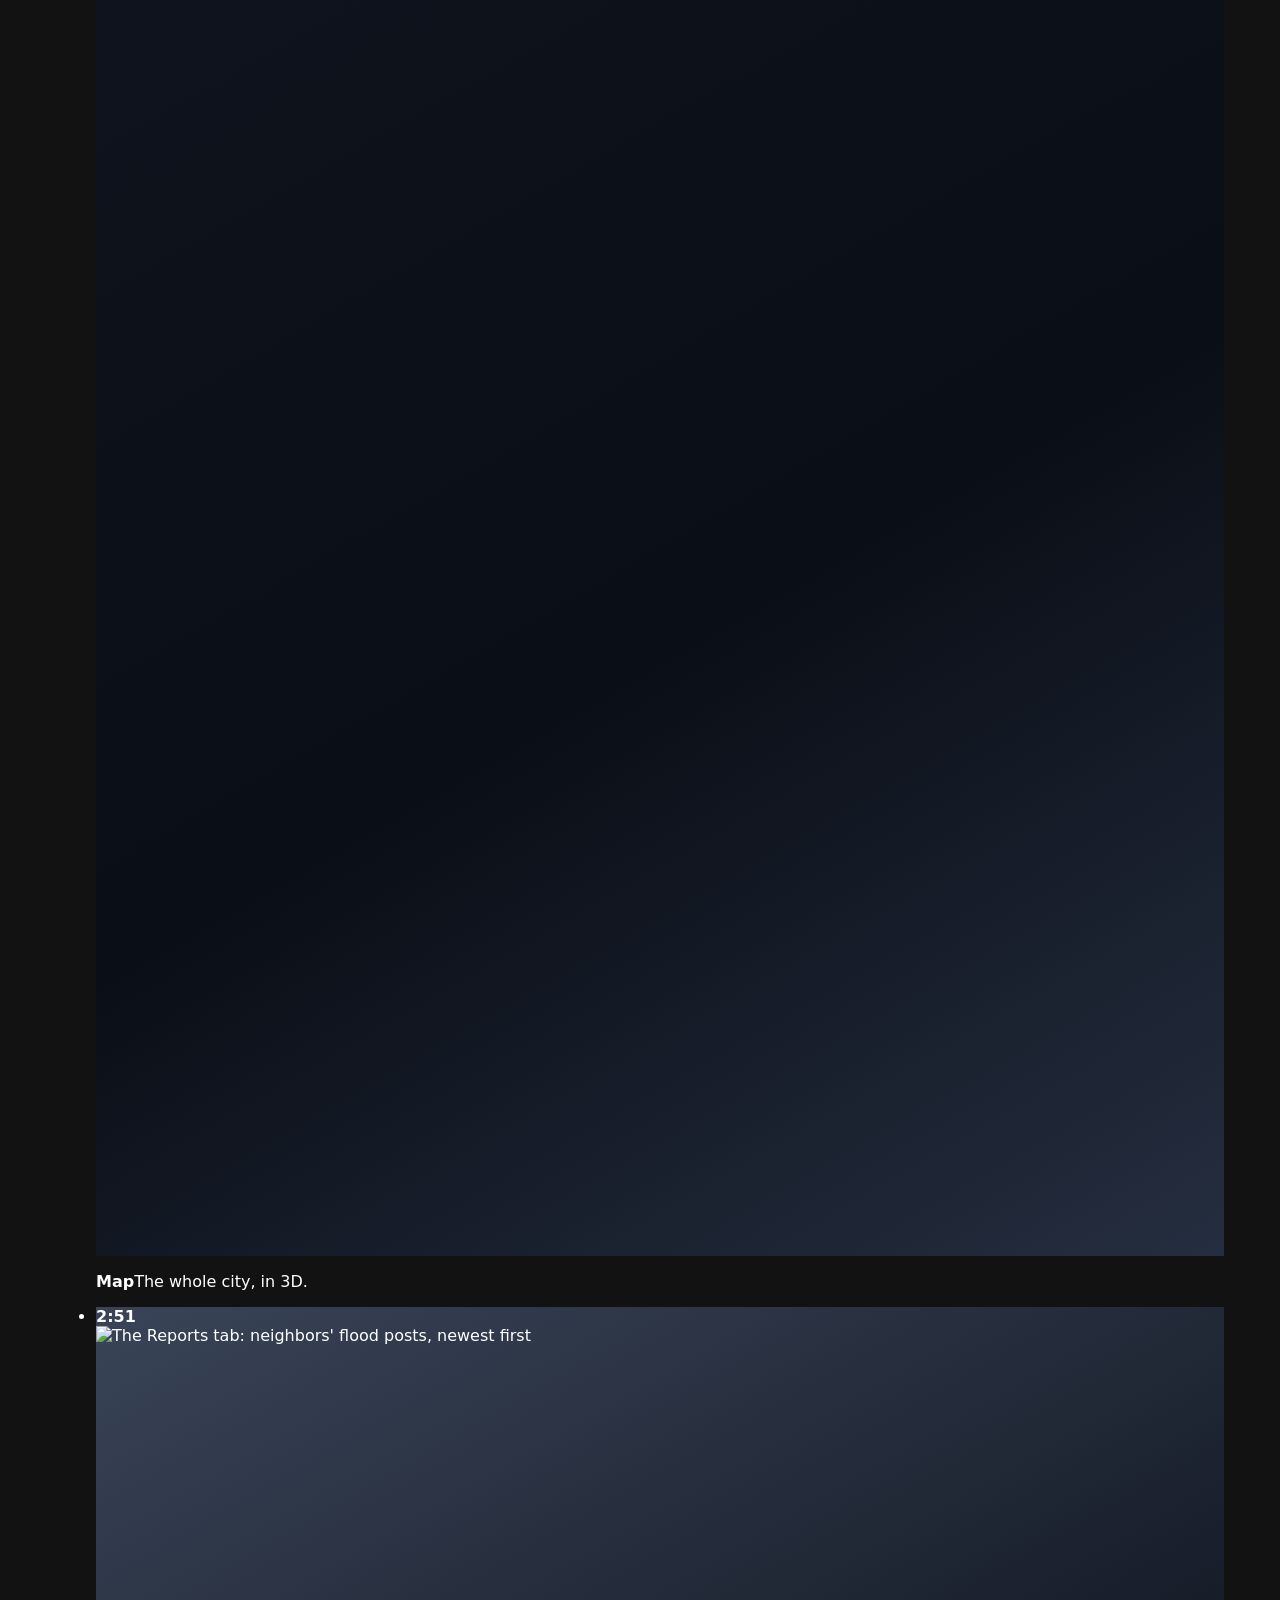
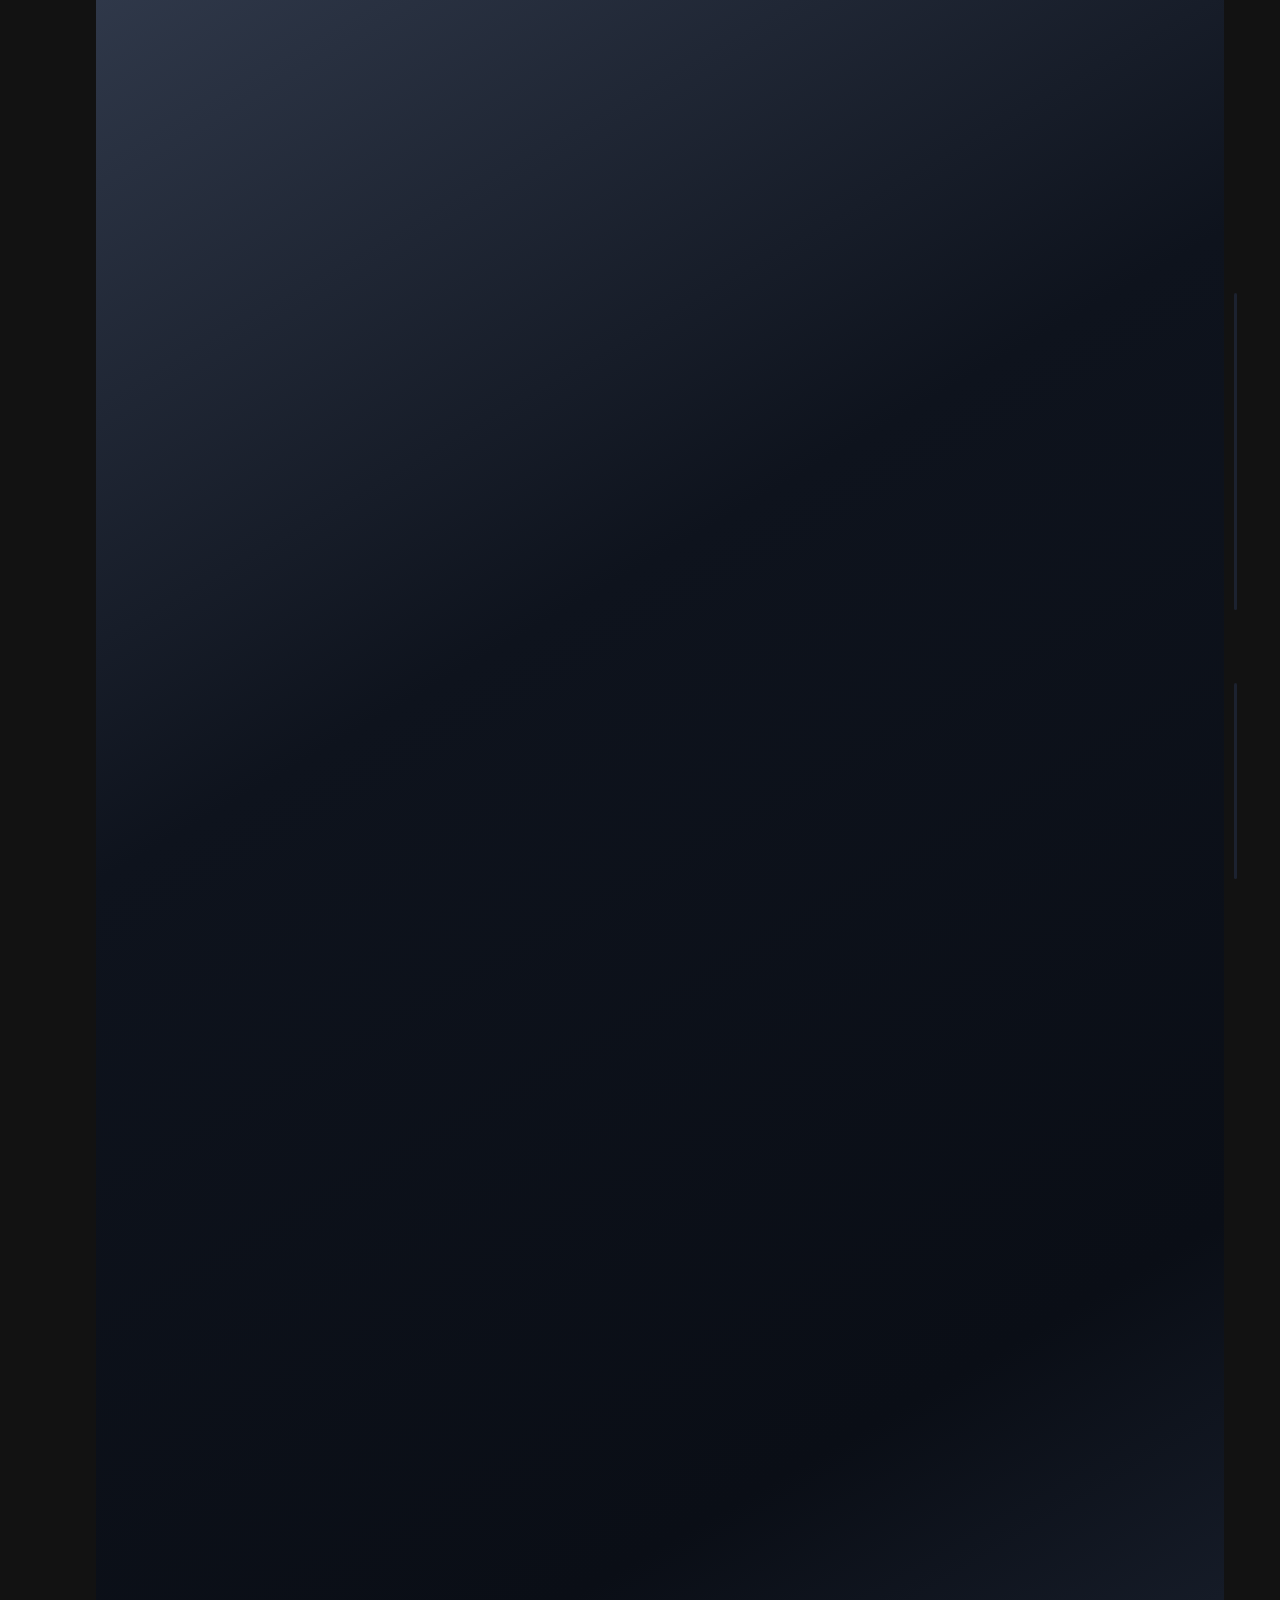
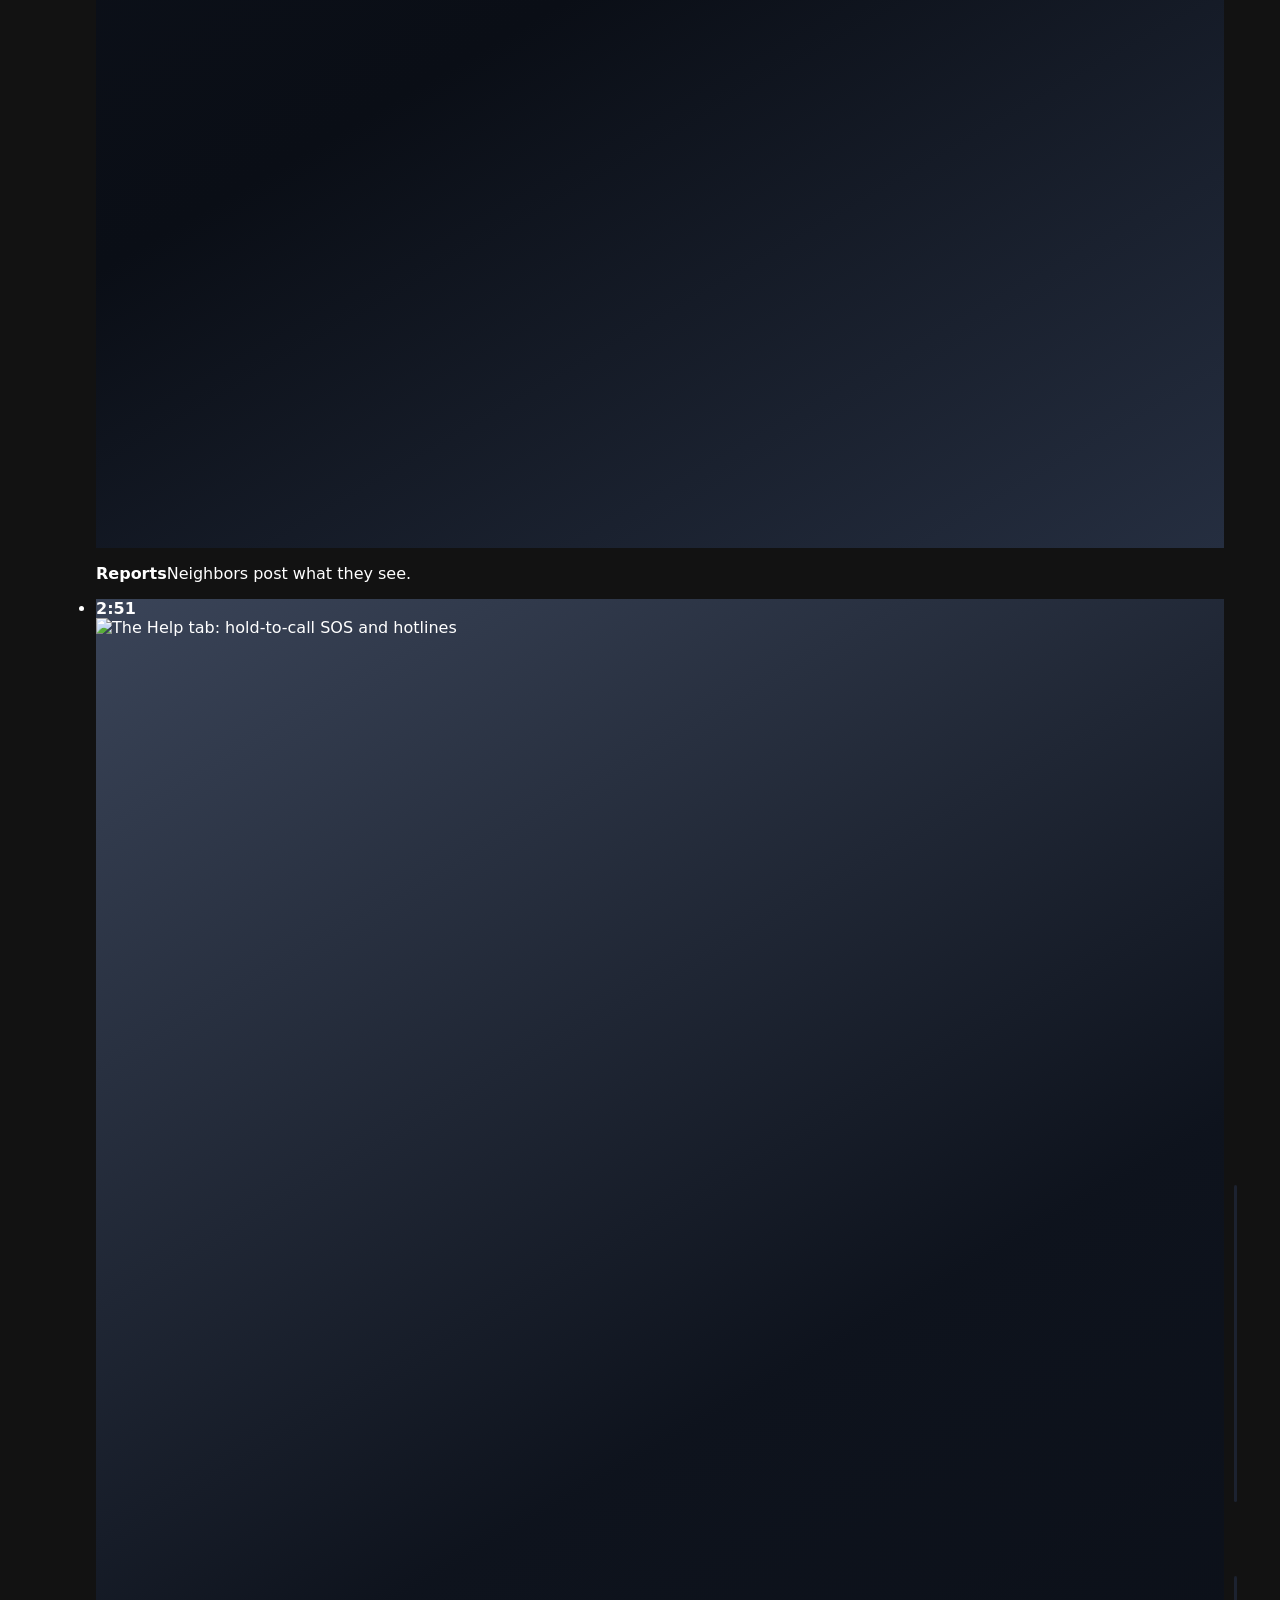
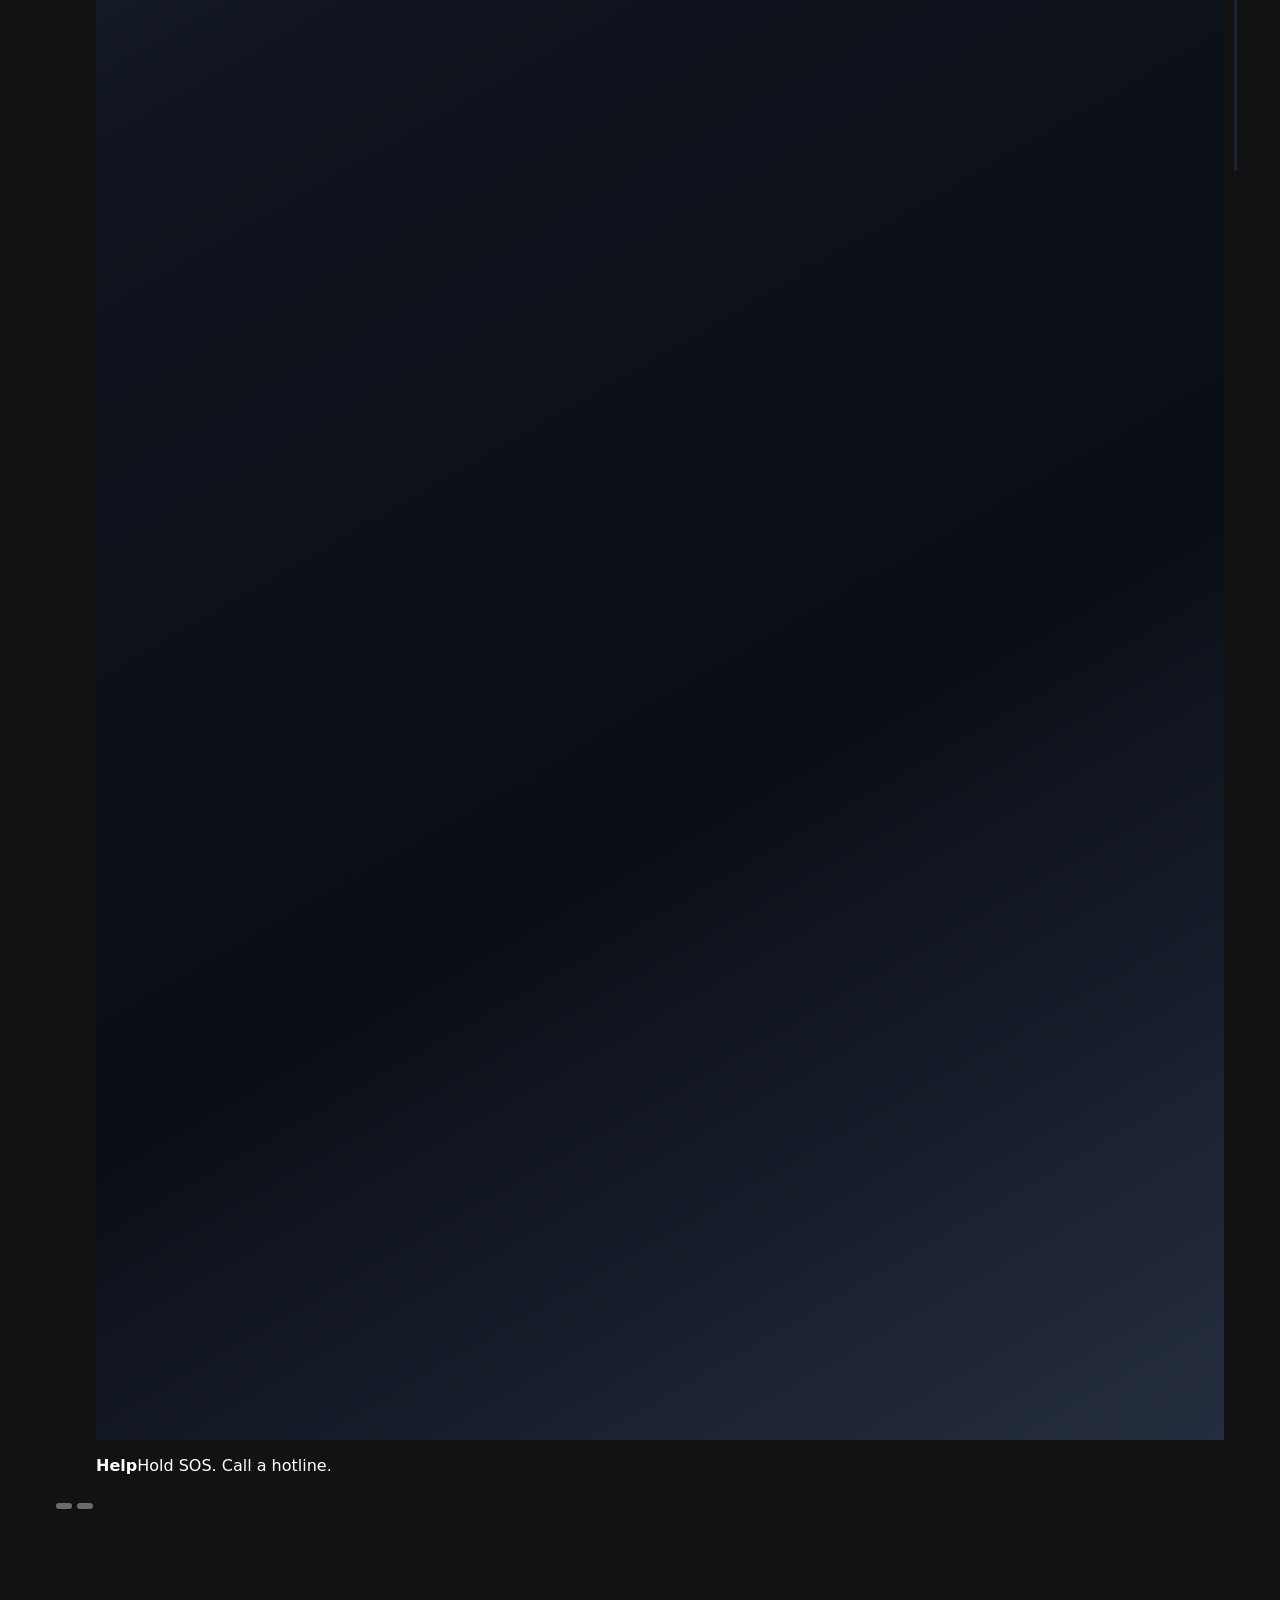
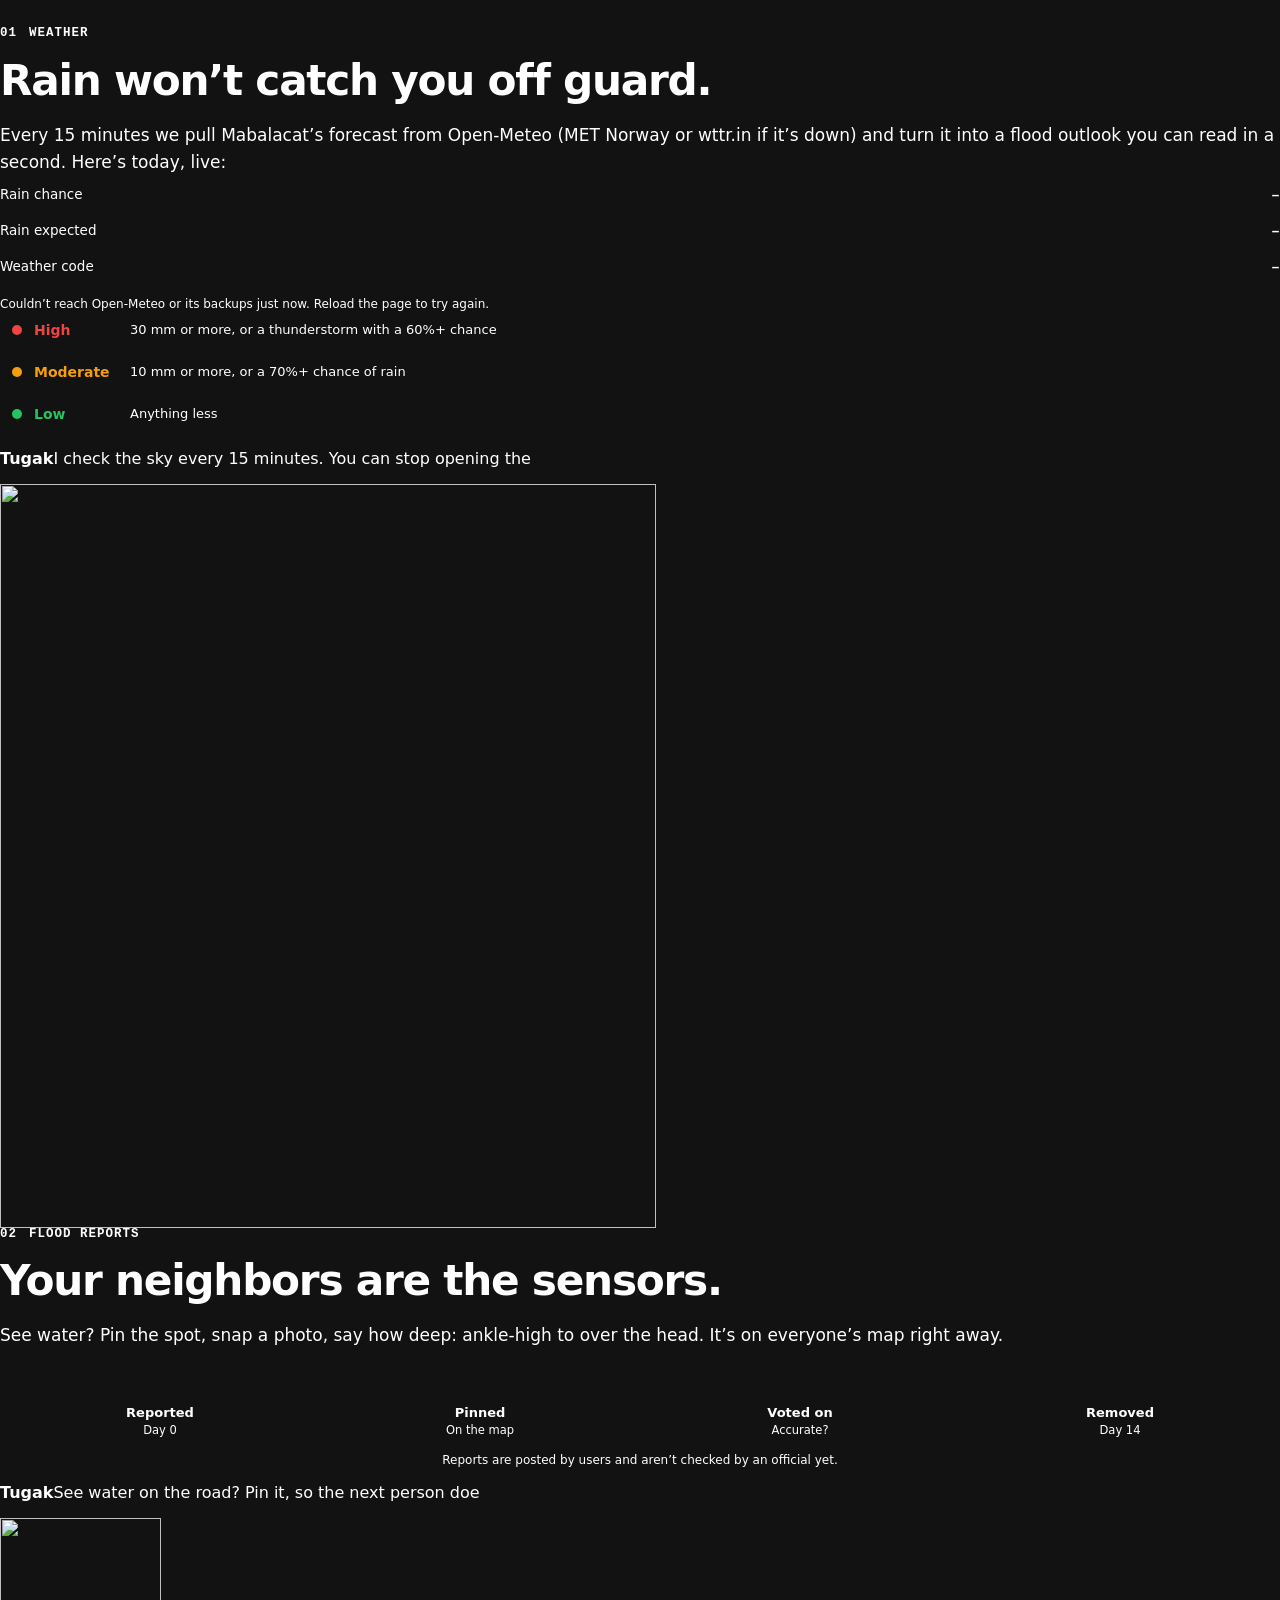
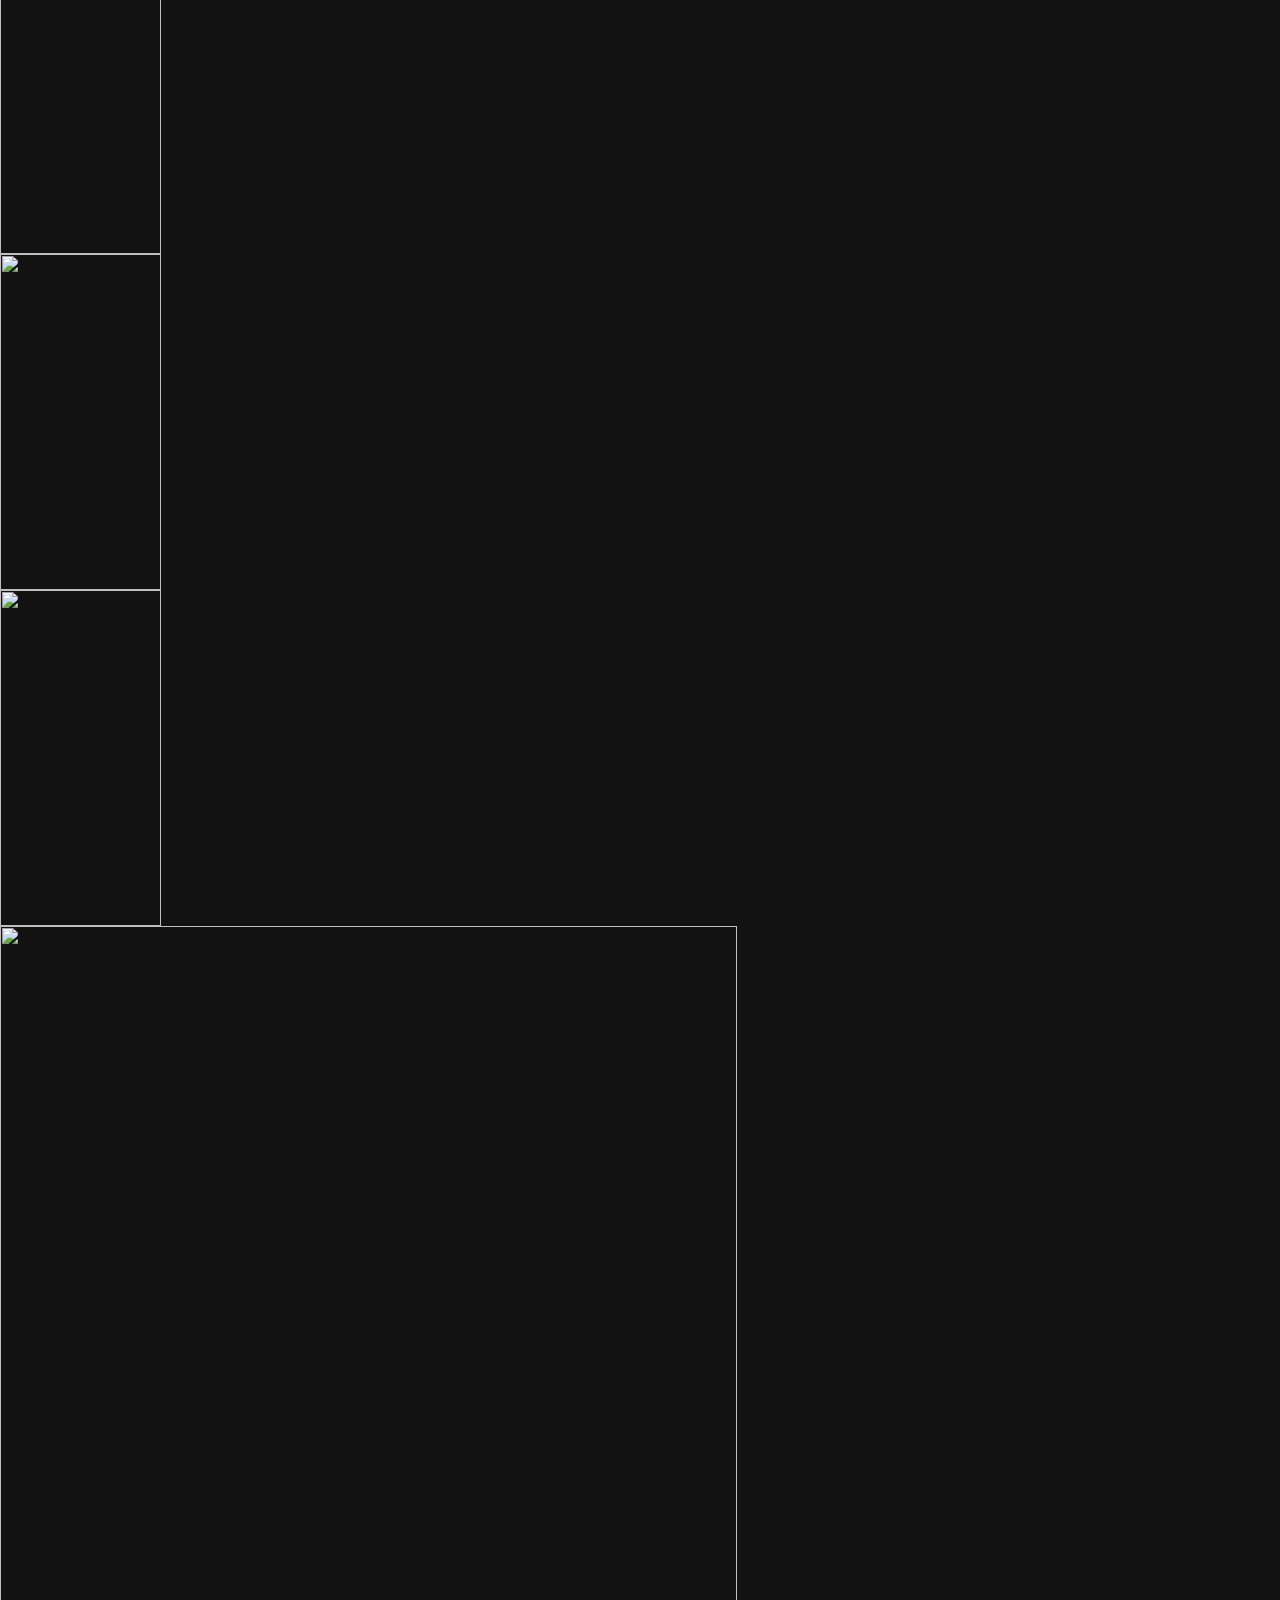
==== commit d705d5ee: "Legal pages, account settings, password reset, fewer landing stars - Privacy Policy (RA 10173), Term" ====
--- a/landing/index.html
+++ b/landing/index.html
@@ -2,207 +2,141 @@
 <!--
   AgosAlert landing page. Plain HTML/CSS/JS, no build step.
   The deploy workflow copies this folder to the site root and puts the
-  Flutter app in /app/. Logging in here opens the app with ?as=user or
-  ?as=guest (see lib/services/session.dart).
+  Flutter app in /app/. "Open the app" opens app/ (login screen) or
+  app/?as=guest (see lib/services/session.dart).
+
+  Nov 14 2026 redesign (reference: discord.com's landing page, darker):
+  a starry night sky, Tugak (the app's 3D toad) explaining every section
+  in a pose made for it (tools/tugak3d.py --poses), sections alternating
+  sides, barangay and photo marquees, more phone mockups. Dark only: the
+  stars don't work on the light theme.
 -->
-<html lang="en" data-theme="dark">
+<html lang="en">
 <head>
   <meta charset="UTF-8">
   <meta name="viewport" content="width=device-width, initial-scale=1">
   <title>AgosAlert · Flood alerts for Mabalacat City</title>
   <meta name="description" content="Live weather, community flood reports, and emergency help for every barangay in Mabalacat City, Pampanga. An unofficial school project.">
-  <meta name="theme-color" content="#060911">
+  <meta name="theme-color" content="#05060c">
+  <meta name="color-scheme" content="dark">
   <link rel="icon" type="image/png" href="img/favicon.png">
-  <link rel="apple-touch-icon" href="img/apple-touch-icon.png">
-
-  <!-- Pick the theme before anything is drawn, so a light-mode visitor
-       never sees a flash of the dark page. Order: ?theme= from the app,
-       then the visitor's last choice, then their system setting. -->
-  <script>
-    (function () {
-      var t = new URLSearchParams(location.search).get('theme');
-      try { t = t || localStorage.getItem('agos-theme'); } catch (e) {}
-      if (t !== 'light' && t !== 'dark') {
-        t = matchMedia('(prefers-color-scheme: light)').matches ? 'light' : 'dark';
-      }
-      document.documentElement.dataset.theme = t;
-      // Lets the CSS hide things that JavaScript will fade in later. With
-      // no JavaScript, nothing is hidden.
-      document.documentElement.classList.add('js');
-    })();
-  </script>
+  <!-- Lets the CSS hide things that JavaScript will fade in later. With
+       no JavaScript, nothing is hidden. -->
+  <script>document.documentElement.classList.add('js');</script>
 
   <link rel="preconnect" href="https://fonts.googleapis.com">
   <link rel="preconnect" href="https://fonts.gstatic.com" crossorigin>
   <link rel="preconnect" href="https://api.open-meteo.com" crossorigin>
-  <link rel="stylesheet" href="https://fonts.googleapis.com/css2?family=JetBrains+Mono:wght@500;600&family=Plus+Jakarta+Sans:wght@400;500;600;700;800&display=swap">
-  <!-- Only the icons this page uses (icon_names must stay in A-Z order). -->
-  <link rel="stylesheet" href="https://fonts.googleapis.com/css2?family=Material+Symbols+Rounded:opsz,wght,FILL,GRAD@24,500,1,0&icon_names=ac_unit,account_balance,air,alternate_email,arrow_downward,arrow_forward,call,clear_night,close,cloud,contact_phone,content_copy,delete,foggy,grain,home_work,info,local_fire_department,local_police,location_on,lock,nights_stay,opacity,partly_cloudy_day,person,phone_in_talk,photo_camera,shield,sunny,thumb_up,thunderstorm,traffic,umbrella,visibility,visibility_off,water_drop&display=block">
+  <!-- Inter with its optical sizes (Display cut for big type), for non-Apple
+       devices; Apple devices use their own SF Pro (see landing.css). -->
+  <link rel="stylesheet" href="https://fonts.googleapis.com/css2?family=Inter:opsz,wght@14..32,300..800&display=swap">
+  <!-- The app's icons (CupertinoIcons), from tools/make_landing_icons.py. -->
+  <link rel="preload" href="fonts/cupertino.woff" as="font" type="font/woff" crossorigin>
+  <link rel="preload" href="img/tugak/hero.webp" as="image">
+  <link rel="stylesheet" href="icons.css">
   <link rel="stylesheet" href="landing.css">
 </head>
 <body>
+  <!-- The night sky behind the whole page: stars drawn once by landing.js. -->
+  <div class="sky" aria-hidden="true">
+    <div class="stars s1"></div>
+    <div class="stars s2"></div>
+    <div class="stars s3"></div>
+    <span class="shooting"></span>
+  </div>
+
   <div class="page">
-    <header class="hero" id="hero">
-      <svg class="water-lines" id="waterLines" aria-hidden="true"></svg>
-
-      <header class="topbar">
+    <!-- ======================= HERO ======================= -->
+    <!-- .top only matters on phones: it lets the barangay marquee sit
+         between the buttons and Tugak (landing.css, max-width 560px). -->
+    <div class="top">
+    <header class="hero" id="top">
+      <nav class="topbar" aria-label="Main">
         <a class="brand" href="./" aria-label="AgosAlert home">
-          <img class="logo-on-dark" src="img/logo_wordmark_dark.png" alt="agosalert." width="146" height="30">
-          <img class="logo-on-light" src="img/logo_wordmark.png" alt="agosalert." width="146" height="30">
+          <img src="img/logo_wordmark_dark.png" alt="agosalert." width="158" height="36">
         </a>
-        <div class="topbar-actions">
-          <!-- One sun/moon drawing that morphs between the two (landing.css,
-               "Theme button"), like the app's SunMoonIcon. -->
-          <button class="icon-btn" id="themeToggle" type="button" aria-label="Switch to light mode">
-            <svg class="sun-moon" viewBox="0 0 24 24" width="20" height="20" aria-hidden="true">
-              <mask id="sunMoonBite"><rect width="24" height="24" fill="#fff"/><circle class="sm-bite" cx="17.5" cy="6.5" r="7.5" fill="#000"/></mask>
-              <g class="sm-rays" stroke="currentColor" stroke-width="2" stroke-linecap="round"><line x1="19.60" y1="12.00" x2="22.20" y2="12.00"/><line x1="17.37" y1="17.37" x2="19.21" y2="19.21"/><line x1="12.00" y1="19.60" x2="12.00" y2="22.20"/><line x1="6.63" y1="17.37" x2="4.79" y2="19.21"/><line x1="4.40" y1="12.00" x2="1.80" y2="12.00"/><line x1="6.63" y1="6.63" x2="4.79" y2="4.79"/><line x1="12.00" y1="4.40" x2="12.00" y2="1.80"/><line x1="17.37" y1="6.63" x2="19.21" y2="4.79"/></g>
-              <circle class="sm-body" cx="12" cy="12" r="9" fill="currentColor" mask="url(#sunMoonBite)"/>
-            </svg>
-          </button>
-          <button class="btn btn-login" id="openLogin" type="button">Log in</button>
-          <!-- Straight into the app as a guest, no popup. A link, so it works
-               without JavaScript too; landing.js adds the current theme. -->
-          <a class="btn btn-guest" id="guestTop" href="app/?as=guest">
-            <span class="guest-long">Continue as guest</span><span class="guest-short">Guest</span>
-          </a>
-        </div>
-      </header>
+        <div class="nav-links">
+          <a href="#weather">Weather</a>
+          <a href="#reports">Reports</a>
+          <a href="#hotlines">Hotlines</a>
+          <a href="#barangays">Coverage</a>
+          <a href="#faq">FAQ</a>
+        </div>
+        <button class="btn btn-blue btn-sm" type="button" data-open-app>Open the app</button>
+      </nav>
 
       <div class="hero-grid">
-        <section class="copy" aria-labelledby="headline">
-          <h1 id="headline">
-            <span class="line">Flood alerts for</span>
-            <span class="line accent">every barangay in Mabalacat.</span>
-          </h1>
+        <section class="hero-copy" aria-labelledby="headline">
           <!-- Filled in by landing.js from the time in Mabalacat. -->
-          <p class="greeting" id="greeting">
-            <span class="kap">Mayap a salubung!</span>
-            <span class="tr">Welcome, Mabalaquenians.</span>
-          </p>
-
-          <div class="stores">
-            <button class="store" type="button" data-store="Android">
-              <svg viewBox="0 0 24 26" width="22" height="24" aria-hidden="true">
-                <path fill="#00D7FE" d="M1.2.6C.9.9.8 1.4.8 2v22c0 .6.1 1.1.4 1.4L13.3 13.3z"/>
-                <path fill="#FFCE00" d="M17.3 17.4 13.3 13.3l4-4 4.8 2.7c1.4.8 1.4 2.1 0 2.9z"/>
-                <path fill="#FF3A44" d="M17.3 17.4 13.3 13.3 1.2 25.4c.4.5 1.2.5 2 .1z"/>
-                <path fill="#00F076" d="M17.3 9.3 3.2 1.2c-.8-.5-1.6-.4-2 .1l12.1 12.1z"/>
-              </svg>
-              <span class="store-text"><small>Coming soon on</small>Google Play</span>
+          <p class="greeting" id="greeting"><span class="kap">Mayap a salubung!</span> Welcome, Mabalacat.</p>
+          <!-- Three lines on every screen (Adrian, Nov 14 2026). -->
+          <h1 id="headline"><span>Know the flood</span> <span>before your</span> <span>street does.</span></h1>
+          <p class="lede">Rain forecasts, neighbors' flood photos, and SOS for Mabalacat.</p>
+          <div class="hero-cta">
+            <button class="btn btn-blue btn-lg" type="button" data-open-app>
+              <span class="ms" aria-hidden="true" data-i="arrow_right"></span>Open the app
             </button>
-            <button class="store" type="button" data-store="iPhone">
-              <svg viewBox="0 0 24 24" width="22" height="22" aria-hidden="true">
-                <path fill="currentColor" d="M16.4 12.6c0-2.4 2-3.6 2.1-3.7-1.1-1.7-2.9-1.9-3.5-1.9-1.5-.2-2.9.9-3.7.9-.8 0-1.9-.8-3.2-.8-1.6 0-3.1 1-4 2.4-1.7 3-.4 7.4 1.2 9.8.8 1.2 1.8 2.5 3 2.4 1.2 0 1.7-.8 3.1-.8 1.5 0 1.9.8 3.2.8 1.3 0 2.1-1.2 2.9-2.4.9-1.3 1.3-2.7 1.3-2.8 0 0-2.4-1-2.4-3.9zM14 5.4c.7-.8 1.1-1.9 1-3-1 0-2.1.7-2.8 1.5-.6.7-1.2 1.8-1 2.9 1.1.1 2.1-.6 2.8-1.4z"/>
-              </svg>
-              <span class="store-text"><small>Coming soon on the</small>App Store</span>
+            <button class="btn btn-white btn-lg" type="button" data-guest>
+              <span class="ms" aria-hidden="true" data-i="eye_fill"></span>Try it as a guest
             </button>
           </div>
         </section>
 
-        <!-- Honest stand-in for the reference's testimonial card. -->
-        <aside class="coverage" aria-label="Coverage">
-          <div class="coverage-head">
-            <span class="coverage-num">27</span>
-            <span class="coverage-label">
-              <strong>barangays covered</strong>
-              All of Mabalacat City, Pampanga
-            </span>
-          </div>
-          <div class="marquee" aria-hidden="true">
-            <div class="marquee-track" id="barangayTrack"></div>
-          </div>
-        </aside>
-
-        <!-- The two phones. Everything inside is decoration for sighted
-             visitors; the live weather is also described in text below. -->
-        <div class="stage-wrap" aria-hidden="true">
-          <div class="stage" id="stage">
-            <div class="device back">
-              <div class="bob">
-                <div class="phone">
-                  <div class="phone-edge"></div>
-                  <div class="screen">
-                    <div class="statusbar">
-                      <span class="sb-time">9:41</span>
-                      <svg class="sb-icons" viewBox="0 0 46 12" width="46" height="12">
-                        <rect x="0" y="8" width="3" height="4" rx="1"/><rect x="4.5" y="5.5" width="3" height="6.5" rx="1"/><rect x="9" y="3" width="3" height="9" rx="1"/><rect x="13.5" y="0" width="3" height="12" rx="1"/>
-                        <rect x="21.5" y="1" width="21" height="10" rx="3" fill="none" stroke="currentColor" stroke-opacity=".45"/><rect x="23.5" y="3" width="15" height="6" rx="1.5"/><rect x="43.5" y="4" width="1.8" height="4" rx=".9" fill-opacity=".45"/>
-                      </svg>
-                    </div>
-                    <img class="shot shot-dark" src="img/map-dark.webp" alt="" width="780" height="1590" decoding="async">
-                    <img class="shot shot-light" src="img/map-light.webp" alt="" width="780" height="1590" decoding="async" loading="lazy">
-                  </div>
-                  <span class="island"></span>
+        <!-- One spot each: Tugak's bubble top left, the app's map (tilted into
+             3D, a real screenshot: img/map-3d.webp) top right, Tugak (live 3D,
+             landing/tugak.js) bottom left, the live weather card bottom right.
+             The pictures are decoration; the weather is also in #weatherText. -->
+        <div class="hero-art">
+          <div class="glow g-blue" aria-hidden="true"></div>
+
+          <div class="hp-3d" aria-hidden="true"><div class="phone">
+            <div class="screen"><div class="statusbar"><span class="sb-time">9:41</span><span class="sb-icons"></span></div>
+              <img class="shot" src="img/map-3d.webp" alt="" width="780" height="1590" decoding="async"></div>
+            <span class="island"></span>
+          </div></div>
+
+          <div class="tugak-3d" id="tugak3d" aria-hidden="true">
+            <img class="tg-poster" src="img/tugak/hero.webp" alt="" width="600" height="700">
+          </div>
+
+          <div class="wstack" aria-hidden="true">
+            <div class="wcard" id="weatherCard" data-state="loading">
+              <div class="wcard-top">
+                <span class="live-dot"></span>
+                <span class="wcard-kicker">Live · Mabalacat City</span>
+                <span class="wcard-time" id="wTime"></span>
+              </div>
+              <div class="wcard-main">
+                <div>
+                  <div class="wcard-temp"><span id="wTemp">--</span>°</div>
+                  <div class="wcard-label" id="wLabel">Checking the sky…</div>
+                  <div class="wcard-sub" id="wSub">&nbsp;</div>
                 </div>
+                <span class="ms wcard-icon" id="wIcon" data-i="cloud_fill"></span>
+              </div>
+              <div class="wcard-stats">
+                <div><span class="ms" data-i="umbrella_fill"></span><b id="wRainChance">--</b><small>Rain chance</small></div>
+                <div><span class="ms" data-i="drop_fill"></span><b id="wRainSum">--</b><small>Rain today</small></div>
+                <div><span class="ms" data-i="drop"></span><b id="wHumidity">--</b><small>Humidity</small></div>
+                <div><span class="ms" data-i="wind"></span><b id="wWind">--</b><small>Wind</small></div>
               </div>
             </div>
-
-            <div class="device front">
-              <div class="bob">
-                <div class="phone">
-                  <div class="phone-edge"></div>
-                  <div class="screen">
-                    <div class="statusbar">
-                      <span class="sb-time">9:41</span>
-                      <svg class="sb-icons" viewBox="0 0 46 12" width="46" height="12">
-                        <rect x="0" y="8" width="3" height="4" rx="1"/><rect x="4.5" y="5.5" width="3" height="6.5" rx="1"/><rect x="9" y="3" width="3" height="9" rx="1"/><rect x="13.5" y="0" width="3" height="12" rx="1"/>
-                        <rect x="21.5" y="1" width="21" height="10" rx="3" fill="none" stroke="currentColor" stroke-opacity=".45"/><rect x="23.5" y="3" width="15" height="6" rx="1.5"/><rect x="43.5" y="4" width="1.8" height="4" rx=".9" fill-opacity=".45"/>
-                      </svg>
-                    </div>
-                    <img class="shot shot-dark" src="img/home-dark.webp" alt="" width="780" height="1590" fetchpriority="high">
-                    <img class="shot shot-light" src="img/home-light.webp" alt="" width="780" height="1590" decoding="async" loading="lazy">
-                  </div>
-                  <span class="island"></span>
-                </div>
-
-                <!-- The live weather card and flood outlook chip, popping out
-                     of the phone. Same data, look, and rules as the app's
-                     Home tab (weather.dart). -->
-                <div class="wstack">
-                <div class="wcard" id="weatherCard" data-state="loading">
-                  <svg class="wcard-waves" viewBox="0 0 1440 120" preserveAspectRatio="none">
-                    <path d="M0 60 C180 20 540 100 720 60 C900 20 1260 100 1440 60 V120 H0Z"/>
-                    <path d="M0 85 C120 115 240 55 360 85 C480 115 600 55 720 85 C840 115 960 55 1080 85 C1200 115 1320 55 1440 85 V120 H0Z"/>
-                  </svg>
-                  <div class="wcard-top">
-                    <span class="live-dot"></span>
-                    <span class="wcard-kicker">Live weather · Mabalacat City</span>
-                    <span class="wcard-time" id="wTime"></span>
-                  </div>
-                  <div class="wcard-main">
-                    <div>
-                      <div class="wcard-temp"><span id="wTemp">--</span>°</div>
-                      <div class="wcard-label" id="wLabel">Checking the sky…</div>
-                      <div class="wcard-sub" id="wSub">&nbsp;</div>
-                    </div>
-                    <span class="ms wcard-icon" id="wIcon">cloud</span>
-                  </div>
-                  <div class="wcard-stats">
-                    <div><span class="ms">umbrella</span><b id="wRainChance">--</b><small>Rain chance</small></div>
-                    <div><span class="ms">water_drop</span><b id="wRainSum">--</b><small>Rain today</small></div>
-                    <div><span class="ms">opacity</span><b id="wHumidity">--</b><small>Humidity</small></div>
-                    <div><span class="ms">air</span><b id="wWind">--</b><small>Wind</small></div>
-                  </div>
-                </div>
-                <div class="wchip" id="outlookChip" data-risk="loading" title="Estimated from today's rain forecast. Not an official warning.">
-                  <span class="wchip-dot"></span>
-                  <span class="wchip-text"><small>Flood outlook today</small><b id="oLevel">Checking…</b></span>
-                </div>
-                </div>
-              </div>
+            <div class="wchip" id="outlookChip" data-risk="loading" title="Estimated from today's rain forecast. Not an official warning.">
+              <span class="wchip-dot"></span>
+              <span class="wchip-text"><small>Flood outlook today · estimate</small><b id="oLevel">Checking…</b></span>
             </div>
           </div>
-        </div>
-
-        <!-- Mobile only (landing.css, "Mobile: store buttons under the
-             phone"): the same two buttons as .stores above, placed right
-             under the phone instead of under the headline. Desktop hides
-             this copy and shows the one in .copy; querySelectorAll('.store')
-             in landing.js wires up both without extra JS. -->
-        <div class="stores stores-mobile">
+
+          <!-- Tugak's line about today's real weather (landing.js). Not
+               aria-hidden, so screen readers get it. -->
+          <p class="say say-hero" id="heroSay" data-side="left"><b>Tugak</b><span class="say-text">Checking the sky for you…</span></p>
+        </div>
+      </div>
+
+      <div class="hero-foot">
+        <div class="stores">
           <button class="store" type="button" data-store="Android">
-            <svg viewBox="0 0 24 26" width="22" height="24" aria-hidden="true">
+            <svg viewBox="0 0 24 26" width="18" height="20" aria-hidden="true">
               <path fill="#00D7FE" d="M1.2.6C.9.9.8 1.4.8 2v22c0 .6.1 1.1.4 1.4L13.3 13.3z"/>
               <path fill="#FFCE00" d="M17.3 17.4 13.3 13.3l4-4 4.8 2.7c1.4.8 1.4 2.1 0 2.9z"/>
               <path fill="#FF3A44" d="M17.3 17.4 13.3 13.3 1.2 25.4c.4.5 1.2.5 2 .1z"/>
@@ -211,168 +145,193 @@
             <span class="store-text"><small>Coming soon on</small>Google Play</span>
           </button>
           <button class="store" type="button" data-store="iPhone">
-            <svg viewBox="0 0 24 24" width="22" height="22" aria-hidden="true">
+            <svg viewBox="0 0 24 24" width="18" height="18" aria-hidden="true">
               <path fill="currentColor" d="M16.4 12.6c0-2.4 2-3.6 2.1-3.7-1.1-1.7-2.9-1.9-3.5-1.9-1.5-.2-2.9.9-3.7.9-.8 0-1.9-.8-3.2-.8-1.6 0-3.1 1-4 2.4-1.7 3-.4 7.4 1.2 9.8.8 1.2 1.8 2.5 3 2.4 1.2 0 1.7-.8 3.1-.8 1.5 0 1.9.8 3.2.8 1.3 0 2.1-1.2 2.9-2.4.9-1.3 1.3-2.7 1.3-2.8 0 0-2.4-1-2.4-3.9zM14 5.4c.7-.8 1.1-1.9 1-3-1 0-2.1.7-2.8 1.5-.6.7-1.2 1.8-1 2.9 1.1.1 2.1-.6 2.8-1.4z"/>
             </svg>
             <span class="store-text"><small>Coming soon on the</small>App Store</span>
           </button>
         </div>
-
-        <!-- Honest stand-in for the reference's award badge. -->
-        <aside class="notice">
-          <span class="ms notice-icon" aria-hidden="true">info</span>
-          <p><strong>Unofficial demo</strong>Not from the Mabalacat City government. A school capstone project.</p>
-        </aside>
+        <p class="notice"><span class="ms" aria-hidden="true" data-i="info_circle_fill"></span><span><strong>Unofficial demo.</strong> Not from the Mabalacat City government. A school capstone project.</span></p>
       </div>
 
       <!-- For screen readers: the weather card above is hidden from them. -->
       <p class="sr-only" id="weatherText" aria-live="polite"></p>
     </header>
 
+    <!-- ======================= BARANGAY MARQUEE ======================= -->
+    <section class="marquee-band" aria-label="All 27 barangays of Mabalacat City">
+      <div class="mq mq-a" aria-hidden="true"><div class="mq-track" id="mqA"></div></div>
+      <div class="mq mq-b" aria-hidden="true"><div class="mq-track" id="mqB"></div></div>
+      <p class="sr-only" id="barangayList"></p>
+    </section>
+    </div>
+
     <main>
-      <!-- ================= 01 HOW IT WORKS =================
-           Four cards, each explaining the real mechanism behind a feature.
-           Cards 1 and 2 show today's live numbers (filled in by landing.js
-           from the same Open-Meteo request as the hero's weather card). -->
-      <section class="sec how" id="how" aria-labelledby="how-title">
-        <div class="sec-head reveal">
-          <p class="sec-num"><span>01</span> How it works</p>
-          <h2 id="how-title">From the rain forecast to help at your door.</h2>
-          <p class="sec-lede">What AgosAlert does behind the screen, step by step. The numbers in the first two cards are today's, live.</p>
-        </div>
-
-        <ol class="how-cards">
-          <li class="how-card reveal">
-            <p class="how-step">Step 01</p>
-            <h3>We read the sky</h3>
-            <p>Every 15 minutes, AgosAlert checks Mabalacat's rain chance, expected rainfall, and weather code from Open-Meteo.</p>
-            <div class="how-visual readings" aria-live="polite">
-              <div class="reading"><span>Rain chance today</span><b id="hwChance">--</b></div>
-              <div class="reading"><span>Rain expected today</span><b id="hwSum">--</b></div>
-              <div class="reading"><span>Weather code</span><b id="hwCode">--</b></div>
-              <p class="reading-foot"><span class="live-dot"></span><span id="hwTime">Checking the forecast…</span></p>
-            </div>
+      <!-- ======================= THE APP, FOUR SCREENS ======================= -->
+      <section class="sec tour" aria-labelledby="tour-title">
+        <div class="sec-head center">
+          <p class="eyebrow">The app</p>
+          <h2 id="tour-title">Four tabs. That’s the whole app.</h2>
+          <p class="sec-lede">No menus, no maze. Everything you need in a flood sits one tap from the bottom bar.</p>
+        </div>
+        <ul class="parade" id="parade" role="list">
+          <li class="pop">
+            <div class="phone"><div class="screen"><div class="statusbar"><span class="sb-time">9:41</span><span class="sb-icons"></span></div><img class="shot" src="img/phone-weather.webp" alt="The Weather tab: the live Mabalacat card and the next 5 days" width="780" height="1590" loading="lazy"></div><span class="island"></span></div>
+            <p><b>Weather</b>Right now, and the next 5 days.</p>
           </li>
-
-          <li class="how-card reveal">
-            <p class="how-step">Step 02</p>
-            <h3>Rain becomes a risk level</h3>
-            <p>Three rules, worst to best, turn those numbers into the flood outlook on Home. It's an estimate, not an official warning.</p>
-            <div class="how-visual rules">
-              <div class="rule" data-level="high"><span class="rule-dot"></span><b>High</b><span>30 mm or more, or a thunderstorm with a 60%+ chance</span></div>
-              <div class="rule" data-level="moderate"><span class="rule-dot"></span><b>Moderate</b><span>10 mm or more, or a 70%+ chance of rain</span></div>
-              <div class="rule" data-level="low"><span class="rule-dot"></span><b>Low</b><span>Anything less</span></div>
-            </div>
+          <li class="pop">
+            <div class="phone"><div class="screen"><div class="statusbar"><span class="sb-time">9:41</span><span class="sb-icons"></span></div><img class="shot" src="img/map-3d-dau.webp" alt="The map tilted into 3D over Dau, Mabalacat" width="780" height="1590" loading="lazy"></div><span class="island"></span></div>
+            <p><b>Map</b>The whole city, in 3D.</p>
           </li>
-
-          <li class="how-card reveal">
-            <p class="how-step">Step 03</p>
-            <h3>Neighbors report the water</h3>
-            <p>Anyone logged in can report a flood: barangay, photo, and water depth. It becomes a map pin that others vote on.</p>
-            <div class="how-visual lifecycle">
-              <ol class="life">
-                <li><span class="ms" aria-hidden="true">photo_camera</span><b>Reported</b><small>Day 0</small></li>
-                <li><span class="ms" aria-hidden="true">location_on</span><b>Pinned</b><small>On the map</small></li>
-                <li><span class="ms" aria-hidden="true">thumb_up</span><b>Voted on</b><small>Accurate?</small></li>
-                <li class="gone"><span class="ms" aria-hidden="true">delete</span><b>Removed</b><small>Day 14</small></li>
-              </ol>
-              <p class="life-note">Reports in the app are sample data for now.</p>
-            </div>
+          <li class="pop">
+            <div class="phone"><div class="screen"><div class="statusbar"><span class="sb-time">9:41</span><span class="sb-icons"></span></div><img class="shot" src="img/phone-reports.webp" alt="The Reports tab: neighbors' flood posts, newest first" width="780" height="1590" loading="lazy"></div><span class="island"></span></div>
+            <p><b>Reports</b>Neighbors post what they see.</p>
           </li>
-
-          <li class="how-card reveal">
-            <p class="how-step">Step 04</p>
-            <h3>You get help</h3>
-            <p>The Assistance tab keeps help one tap away: SOS, the nearest evacuation center, or a hotline call.</p>
-            <div class="how-visual helps">
-              <span class="help sos">SOS<small>Press and hold</small></span>
-              <span class="help"><span class="ms" aria-hidden="true">home_work</span>Evacuation centers</span>
-              <a class="help" href="#hotlines"><span class="ms" aria-hidden="true">call</span>Hotlines, below<span class="ms" aria-hidden="true">arrow_downward</span></a>
-            </div>
+          <li class="pop">
+            <div class="phone"><div class="screen"><div class="statusbar"><span class="sb-time">9:41</span><span class="sb-icons"></span></div><img class="shot" src="img/phone-help.webp" alt="The Help tab: hold-to-call SOS and hotlines" width="780" height="1590" loading="lazy"></div><span class="island"></span></div>
+            <p><b>Help</b>Hold SOS. Call a hotline.</p>
           </li>
-        </ol>
-      </section>
-
-      <!-- ================= 02 HOTLINES ================= -->
-      <section class="sec hotlines" id="hotlines" aria-labelledby="hot-title">
-        <div class="hot-grid">
-          <div class="sec-head reveal">
-            <p class="sec-num"><span>02</span> Emergency hotlines</p>
-            <h2 id="hot-title">Save these numbers before you need them.</h2>
-            <p class="sec-lede">During a flood you shouldn't have to search for a phone number. Save all seven to your contacts now, in one step.</p>
-            <button class="btn btn-primary btn-save" type="button" id="saveContacts">
-              <span class="ms" aria-hidden="true">contact_phone</span>
-              Save all 7 to my contacts
-            </button>
-            <p class="save-note">Downloads one contacts file (.vcf). Open it on your phone to add all seven numbers.</p>
-            <p class="hot-signoff">Please stay safe, Mabalaquenians!</p>
-          </div>
-
-          <!-- Same numbers as the app (kHotlines in lib/data/demo_data.dart),
-               from the city's official hotline list. -->
-          <ul class="hot-list reveal" id="hotList">
-            <li data-name="National Emergency Hotline" data-tel="911" data-color="#EF4444">
-              <span class="hot-icon ms" aria-hidden="true">phone_in_talk</span>
+        </ul>
+        <!-- Phones only: two pages of two phones, a dot per page (landing.js). -->
+        <div class="parade-dots" id="paradeDots">
+          <button type="button" aria-label="Weather and Map" aria-current="true"></button>
+          <button type="button" aria-label="Reports and Help"></button>
+        </div>
+      </section>
+
+      <!-- ======================= 01 WEATHER (Tugak right) ======================= -->
+      <section class="row" id="weather" aria-labelledby="weather-title">
+        <div class="row-copy">
+          <p class="sec-num"><span>01</span> Weather</p>
+          <h2 id="weather-title">Rain won’t catch you off guard.</h2>
+          <p class="sec-lede">Every 15 minutes we pull Mabalacat’s forecast from Open-Meteo (MET Norway or wttr.in if it’s down) and turn it into a flood outlook you can read in a second. Here’s today, live:</p>
+          <div class="panel readings" aria-live="polite">
+            <div class="reading"><span>Rain chance</span><b id="hwChance">--</b></div>
+            <div class="reading"><span>Rain expected</span><b id="hwSum">--</b></div>
+            <div class="reading"><span id="hwCodeLabel">Weather code</span><b id="hwCode">--</b></div>
+            <p class="reading-foot"><span class="live-dot"></span><span id="hwTime">Checking the forecast…</span></p>
+          </div>
+          <div class="panel rules">
+            <div class="rule" data-level="high"><span class="rule-dot"></span><b>High</b><span>30 mm or more, or a thunderstorm with a 60%+ chance</span></div>
+            <div class="rule" data-level="moderate"><span class="rule-dot"></span><b>Moderate</b><span>10 mm or more, or a 70%+ chance of rain</span></div>
+            <div class="rule" data-level="low"><span class="rule-dot"></span><b>Low</b><span>Anything less</span></div>
+          </div>
+        </div>
+        <div class="row-art art-umbrella">
+          <p class="say" data-side="right"><b>Tugak</b><span class="say-text">I check the sky every 15 minutes. You can stop opening the window.</span></p>
+          <div class="glow g-blue"></div>
+          <div class="rain"></div>
+          <img class="tugak pop" src="img/tugak/umbrella.webp" alt="" width="656" height="744" loading="lazy">
+        </div>
+      </section>
+
+      <!-- ======================= 02 REPORTS (Tugak left) ======================= -->
+      <section class="row flip" id="reports" aria-labelledby="reports-title">
+        <div class="row-copy">
+          <p class="sec-num"><span>02</span> Flood reports</p>
+          <h2 id="reports-title">Your neighbors are the sensors.</h2>
+          <p class="sec-lede">See water? Pin the spot, snap a photo, say how deep: ankle-high to over the head. It’s on everyone’s map right away.</p>
+          <div class="panel lifecycle">
+            <ol class="life">
+              <li><span class="ms" aria-hidden="true" data-i="camera_fill"></span><b>Reported</b><small>Day 0</small></li>
+              <li><span class="ms" aria-hidden="true" data-i="location_solid"></span><b>Pinned</b><small>On the map</small></li>
+              <li><span class="ms" aria-hidden="true" data-i="hand_thumbsup_fill"></span><b>Voted on</b><small>Accurate?</small></li>
+              <li class="gone"><span class="ms" aria-hidden="true" data-i="trash"></span><b>Removed</b><small>Day 14</small></li>
+            </ol>
+            <p class="life-note">Reports are posted by users and aren’t checked by an official yet.</p>
+          </div>
+        </div>
+        <div class="row-art art-phone">
+          <p class="say" data-side="left"><b>Tugak</b><span class="say-text">See water on the road? Pin it, so the next person doesn’t drive into it. I’d do it myself, but no thumbs.</span></p>
+          <div class="glow g-indigo"></div>
+          <div class="ring"></div>
+          <img class="mini-pin p1" src="img/tugak/prop-pin.webp" alt="" width="161" height="336" loading="lazy">
+          <img class="mini-pin p2" src="img/tugak/prop-pin.webp" alt="" width="161" height="336" loading="lazy">
+          <img class="mini-pin p3" src="img/tugak/prop-pin.webp" alt="" width="161" height="336" loading="lazy">
+          <img class="tugak pop" src="img/tugak/phone.webp" alt="" width="737" height="734" loading="lazy">
+        </div>
+      </section>
+
+      <!-- ======================= PHOTO MARQUEE ======================= -->
+      <section class="photos" aria-labelledby="photos-title">
+        <div class="sec-head center">
+          <p class="eyebrow">Mabalacat, on a rainy day</p>
+          <h2 id="photos-title">This is what we keep an eye on.</h2>
+        </div>
+        <div class="photo-mq">
+          <div class="photo-track" id="photoTrack">
+            <img src="img/rain-6.webp" alt="A jeepney and a man with an umbrella on a wet street" width="1400" height="933" loading="lazy">
+            <img src="img/rain-2.webp" alt="Mount Arayat under big clouds, seen from a bridge" width="1400" height="934" loading="lazy">
+            <img src="img/rain-7.webp" alt="A covered sidewalk at night, the road shining with rain" width="1400" height="1050" loading="lazy">
+            <img src="img/rain-1.webp" alt="A storefront seen through a rainy window" width="1400" height="1050" loading="lazy">
+            <img src="img/rain-3.webp" alt="A food stall under an orange tent on a wet night" width="1400" height="875" loading="lazy">
+            <img src="img/rain-5.webp" alt="Raindrops on a vehicle window, green fields blurred behind" width="1400" height="1050" loading="lazy">
+            <img src="img/rain-4.webp" alt="A vendor's motorbike on a wet street at night" width="1400" height="875" loading="lazy">
+          </div>
+        </div>
+        <p class="photo-credit">Photos: John Dexter Pimentel</p>
+      </section>
+
+      <!-- ======================= 03 HELP + HOTLINES (Tugak right) ======================= -->
+      <section class="row" id="hotlines" aria-labelledby="hot-title">
+        <div class="row-copy">
+          <p class="sec-num"><span>03</span> Help &amp; hotlines</p>
+          <h2 id="hot-title">Save these numbers before you need them.</h2>
+          <p class="sec-lede">Hold SOS to call 911. Find the nearest evacuation center. Or put all five hotlines in your phone with one tap, right now.</p>
+
+          <!-- Same numbers as the app (kHotlines in lib/data/demo_data.dart). -->
+          <ul class="hot-list" id="hotList">
+            <li data-name="National Emergency Hotline" data-tel="911" data-color="#FF453A">
+              <span class="hot-icon ms" aria-hidden="true" data-i="phone_fill"></span>
               <span class="hot-name">National Emergency Hotline<small>Police, fire, and medical emergencies</small></span>
               <a class="hot-num" href="tel:911">911</a>
-              <button class="hot-copy icon-btn" type="button" aria-label="Copy 911"><span class="ms" aria-hidden="true">content_copy</span></button>
+              <button class="hot-copy icon-btn" type="button" aria-label="Copy 911"><span class="ms" aria-hidden="true" data-i="doc_on_doc"></span></button>
             </li>
-            <li data-name="Mabalacat CDRRMO" data-tel="+639989994357" data-color="#2D7DD2">
-              <span class="hot-icon ms" aria-hidden="true">shield</span>
+            <li data-name="Mabalacat CDRRMO" data-tel="+639989994357" data-color="#8E8E93">
+              <span class="hot-icon ms" aria-hidden="true" data-i="exclamationmark_shield_fill"></span>
               <span class="hot-name">Mabalacat CDRRMO<small>City disaster risk reduction office</small></span>
               <a class="hot-num" href="tel:+639989994357">0998-999-4357</a>
-              <button class="hot-copy icon-btn" type="button" aria-label="Copy 0998-999-4357"><span class="ms" aria-hidden="true">content_copy</span></button>
+              <button class="hot-copy icon-btn" type="button" aria-label="Copy 0998-999-4357"><span class="ms" aria-hidden="true" data-i="doc_on_doc"></span></button>
             </li>
-            <li data-name="Bureau of Fire Protection (BFP)" data-tel="+639339909960" data-color="#F97316">
-              <span class="hot-icon ms" aria-hidden="true">local_fire_department</span>
-              <span class="hot-name">Bureau of Fire Protection (BFP)<small>Mabalacat fire station</small></span>
+            <li data-name="Bureau of Fire Protection" data-tel="+639339909960" data-color="#8E8E93">
+              <span class="hot-icon ms" aria-hidden="true" data-i="flame_fill"></span>
+              <span class="hot-name">Bureau of Fire Protection<small>Mabalacat fire station</small></span>
               <a class="hot-num" href="tel:+639339909960">0933-990-9960</a>
-              <button class="hot-copy icon-btn" type="button" aria-label="Copy 0933-990-9960"><span class="ms" aria-hidden="true">content_copy</span></button>
+              <button class="hot-copy icon-btn" type="button" aria-label="Copy 0933-990-9960"><span class="ms" aria-hidden="true" data-i="doc_on_doc"></span></button>
             </li>
-            <li data-name="Mabalacat Police (PNP)" data-tel="+639485524384" data-color="#6366F1">
-              <span class="hot-icon ms" aria-hidden="true">local_police</span>
+            <li data-name="Mabalacat Police (PNP)" data-tel="+639985985458" data-color="#8E8E93">
+              <span class="hot-icon ms" aria-hidden="true" data-i="shield_fill"></span>
               <span class="hot-name">Mabalacat Police (PNP)<small>City police station</small></span>
-              <a class="hot-num" href="tel:+639485524384">0948-552-4384</a>
-              <button class="hot-copy icon-btn" type="button" aria-label="Copy 0948-552-4384"><span class="ms" aria-hidden="true">content_copy</span></button>
+              <a class="hot-num" href="tel:+639985985458">0998-598-5458</a>
+              <button class="hot-copy icon-btn" type="button" aria-label="Copy 0998-598-5458"><span class="ms" aria-hidden="true" data-i="doc_on_doc"></span></button>
             </li>
-            <li data-name="Mabalacat Police (PNP), 2nd line" data-tel="+639985985458" data-color="#6366F1">
-              <span class="hot-icon ms" aria-hidden="true">local_police</span>
-              <span class="hot-name">Mabalacat Police (PNP), 2nd line<small>City police station</small></span>
-              <a class="hot-num" href="tel:+639985985458">0998-598-5458</a>
-              <button class="hot-copy icon-btn" type="button" aria-label="Copy 0998-598-5458"><span class="ms" aria-hidden="true">content_copy</span></button>
-            </li>
-            <li data-name="Traffic Enforcement (MCTEG)" data-tel="+639360738704" data-color="#EAB308">
-              <span class="hot-icon ms" aria-hidden="true">traffic</span>
-              <span class="hot-name">Traffic Enforcement (MCTEG)<small>Mabalacat City Traffic Enforcement Group</small></span>
-              <a class="hot-num" href="tel:+639360738704">0936-073-8704</a>
-              <button class="hot-copy icon-btn" type="button" aria-label="Copy 0936-073-8704"><span class="ms" aria-hidden="true">content_copy</span></button>
-            </li>
-            <li data-name="Mabalacat City Hall" data-tel="+63456498620" data-color="#14B8A6">
-              <span class="hot-icon ms" aria-hidden="true">account_balance</span>
+            <li data-name="Mabalacat City Hall" data-tel="+63456498620" data-color="#8E8E93">
+              <span class="hot-icon ms" aria-hidden="true" data-i="building_2_fill"></span>
               <span class="hot-name">Mabalacat City Hall<small>Landline</small></span>
               <a class="hot-num" href="tel:+63456498620">(045) 649-8620</a>
-              <button class="hot-copy icon-btn" type="button" aria-label="Copy (045) 649-8620"><span class="ms" aria-hidden="true">content_copy</span></button>
+              <button class="hot-copy icon-btn" type="button" aria-label="Copy (045) 649-8620"><span class="ms" aria-hidden="true" data-i="doc_on_doc"></span></button>
             </li>
           </ul>
-        </div>
-      </section>
-
-      <!-- ================= 03 BARANGAY MAP ================= -->
-      <section class="map-sec" id="barangays" aria-labelledby="map-title">
-        <figure class="band">
-          <img src="img/bridge-arayat.webp" alt="A highway bridge under big clouds, with Mt. Arayat in the distance" width="2000" height="1334" loading="lazy">
-          <figcaption>
-            <span>Mt. Arayat under afternoon clouds, seen from the highway.</span>
-          </figcaption>
-        </figure>
-
-        <div class="sec map-inner">
-          <div class="sec-head reveal">
-            <p class="sec-num"><span>03</span> Coverage</p>
-            <h2 id="map-title">Made for all 27 barangays of Mabalacat.</h2>
-            <p class="sec-lede">The weather and the flood outlook cover the whole city, from Sapang Balen in the north to Lakandula in the south. Point at a dot to see its name.</p>
-          </div>
-          <figure class="city-map reveal">
+          <button class="btn btn-white btn-save" type="button" id="saveContacts">
+            <span class="ms" aria-hidden="true" data-i="person_badge_plus_fill"></span>
+            Save all 5 to my contacts
+          </button>
+          <p class="save-note">Downloads one contacts file (.vcf). Open it on your phone to add all five numbers.</p>
+        </div>
+        <div class="row-art art-handset">
+          <p class="say" data-side="right"><b>Tugak</b><span class="say-text">Save all five now. In a flood you won’t have time to search for them.</span></p>
+          <div class="glow g-blue"></div>
+          <img class="tugak pop" src="img/tugak/handset.webp" alt="" width="655" height="759" loading="lazy">
+        </div>
+      </section>
+
+      <!-- ======================= 04 COVERAGE (Tugak left) ======================= -->
+      <section class="row flip" id="barangays" aria-labelledby="map-title">
+        <div class="row-copy">
+          <p class="sec-num"><span>04</span> Coverage</p>
+          <h2 id="map-title">All 27 barangays. Yours included.</h2>
+          <p class="sec-lede">The forecast and the flood outlook cover the whole city, Sapang Balen in the north to Lakandula in the south. Tap a dot to see its name.</p>
+          <figure class="city-map">
             <svg class="map-svg" viewBox="-10 -10 820 550" role="img" aria-label="Map of Mabalacat City with dots for its 27 barangays">
               <path class="city-shape" d="M0.0 218.0 L75.5 530.3 L117.8 477.8 L127.8 479.2 L132.2 462.7 L152.4 457.7 L152.1 453.0 L174.7 461.6 L174.3 452.4 L184.7 453.1 L195.7 471.6 L242.5 452.7 L279.8 453.6 L305.8 466.2 L347.5 457.5 L381.5 482.7 L387.1 503.8 L415.8 502.6 L477.7 473.4 L498.8 426.6 L525.4 437.3 L517.8 457.8 L560.3 466.3 L587.9 460.4 L585.0 448.3 L602.1 456.0 L640.7 440.9 L667.3 449.5 L693.7 443.9 L719.5 449.4 L779.3 433.5 L800.0 422.5 L669.9 0.0 L648.5 9.7 L604.0 2.4 L559.6 17.6 L496.9 13.0 L445.4 36.1 L419.9 56.8 L393.0 53.9 L374.9 72.2 L234.5 92.8 L181.3 137.7 L58.7 180.6 L0.0 218.0Z"/>
               <g class="map-extra" aria-hidden="true"><path class="north" d="M770 18 l-9 26 l9 -7 l9 7 z"/><text x="770" y="66" text-anchor="middle">N</text><line x1="20" y1="510" x2="236" y2="510"/><line x1="20" y1="503" x2="20" y2="517"/><line x1="236" y1="503" x2="236" y2="517"/><text x="20" y="494">0</text><text x="236" y="494" text-anchor="middle">5 km</text></g>
@@ -408,162 +367,125 @@
             <figcaption>City boundary and barangay locations: © <a href="https://www.openstreetmap.org/copyright" target="_blank" rel="noopener">OpenStreetMap</a> contributors.</figcaption>
           </figure>
         </div>
-      </section>
-
-      <!-- ================= 04 FAQ ================= -->
-      <section class="sec faq" id="faq" aria-labelledby="faq-title">
-        <div class="sec-head reveal">
-          <p class="sec-num"><span>04</span> FAQ</p>
-          <h2 id="faq-title">Questions people ask.</h2>
-        </div>
-        <div class="faq-list reveal">
-          <details>
-            <summary>Is AgosAlert official?</summary>
-            <p>No. AgosAlert is a school capstone project made by BSIT students. It isn't made by, or connected to, the Mabalacat City government. For official warnings, follow PAGASA and the Mabalacat CDRRMO.</p>
-          </details>
-          <details>
-            <summary>Is the data real?</summary>
-            <p>The weather and the flood outlook are live. They come from Open-Meteo and update every 15 minutes. Flood reports, alerts, and evacuation centers are sample data for now, marked SAMPLE in the app, until the app is connected to a real server.</p>
-          </details>
-          <details>
-            <summary>Why isn't it on Google Play or the App Store?</summary>
-            <p>AgosAlert is a web app for now, so it works in any browser without installing anything. Mobile versions are planned. Until then, you can add it to your home screen: in Chrome on Android, open the menu and tap <em>Add to Home screen</em>. On iPhone, tap <em>Share</em>, then <em>Add to Home Screen</em>.</p>
-          </details>
+        <div class="row-art art-pin">
+          <p class="say" data-side="left"><b>Tugak</b><span class="say-text">All 27 barangays, Sapang Balen to Lakandula. Yes, yours too.</span></p>
+          <div class="glow g-teal"></div>
+          <div class="ring"></div>
+          <img class="tugak pop" src="img/tugak/pin.webp" alt="" width="803" height="633" loading="lazy">
+        </div>
+      </section>
+
+      <!-- ======================= 05 FAQ (Tugak right) ======================= -->
+      <section class="row" id="faq" aria-labelledby="faq-title">
+        <div class="row-copy">
+          <p class="sec-num"><span>05</span> FAQ</p>
+          <h2 id="faq-title">Good questions.</h2>
+          <div class="faq-list">
+            <details>
+              <summary>Is AgosAlert official?</summary>
+              <p>No. AgosAlert is a school capstone project made by BSIT students. It isn’t made by, or connected to, the Mabalacat City government. For official warnings, follow PAGASA and the Mabalacat CDRRMO. All of its code is public on <a href="https://github.com/adriantulabut5747/AgosAlert" target="_blank" rel="noopener">GitHub</a>, so anyone can check what it does.</p>
+            </details>
+            <details>
+              <summary>Do I need an account?</summary>
+              <p>Only to report floods and vote on reports. The weather, the map, hotlines and SOS work without one: pick <em>Continue as guest</em>. Accounts are free and only ask for your name, email, and barangay.</p>
+            </details>
+            <details>
+              <summary>Is the data real?</summary>
+              <p>The weather and the flood outlook are live. They come from Open-Meteo (MET Norway or wttr.in when it’s down) and update every 15 minutes. Flood reports are real posts from users, not yet checked by an official. Alerts and evacuation centers are still sample data, marked SAMPLE in the app.</p>
+            </details>
+            <details>
+              <summary>Why isn’t it on Google Play or the App Store?</summary>
+              <p>AgosAlert is a web app for now, so it works in any browser without installing anything. Mobile versions are planned. Until then, you can add it to your home screen: in Chrome on Android, open the menu and tap <em>Add to Home screen</em>. On iPhone, tap <em>Share</em>, then <em>Add to Home Screen</em>.</p>
+            </details>
+            <details>
+              <summary>Who is the toad?</summary>
+              <p>That’s Tugak, Kapampangan for frog. He reads the live weather in the app and tells you what to do first. On a high alert he skips the jokes.</p>
+            </details>
+          </div>
+        </div>
+        <div class="row-art art-think">
+          <p class="say" data-side="right"><b>Tugak</b><span class="say-text">Fair questions. I had most of them too, and I live here.</span></p>
+          <div class="glow g-purple"></div>
+          <span class="qmark q1" aria-hidden="true">?</span><span class="qmark q2" aria-hidden="true">?</span>
+          <img class="tugak pop" src="img/tugak/think.webp" alt="" width="625" height="719" loading="lazy">
+        </div>
+      </section>
+
+      <!-- ======================= THE END ======================= -->
+      <section class="finale" aria-labelledby="end-title">
+        <div class="glow g-blue"></div>
+        <img class="tugak pop" src="img/tugak/tip.webp" alt="" width="621" height="787" loading="lazy">
+        <p class="say say-end" data-side="center"><b>Tugak</b><span class="say-text">That’s the tour. Stay dry out there.</span></p>
+        <h2 id="end-title">Check the sky before it checks you.</h2>
+        <div class="hero-cta">
+          <button class="btn btn-blue btn-lg" type="button" data-open-app>
+            <span class="ms" aria-hidden="true" data-i="arrow_right"></span>Open the app
+          </button>
+          <button class="btn btn-white btn-lg" type="button" data-guest>
+            <span class="ms" aria-hidden="true" data-i="eye_fill"></span>Try it as a guest
+          </button>
         </div>
       </section>
     </main>
 
     <footer class="foot">
       <div class="foot-top">
-        <img class="logo-on-dark" src="img/logo_wordmark_dark.png" alt="agosalert." width="117" height="24">
-        <img class="logo-on-light" src="img/logo_wordmark.png" alt="agosalert." width="117" height="24">
-        <p>Made for Mabalaquenians. Unofficial demo, not from the Mabalacat City government.</p>
+        <img src="img/logo_wordmark_dark.png" alt="agosalert." width="132" height="30">
+        <p>Unofficial demo. Not from the Mabalacat City government.</p>
       </div>
+      <p class="foot-made">
+        Made by BSIT students as a school capstone project.
+        <a href="https://github.com/adriantulabut5747/AgosAlert" target="_blank" rel="noopener">Source code</a>
+        <a href="https://github.com/adriantulabut5747/AgosAlert/issues" target="_blank" rel="noopener">Report a problem</a>
+        <a href="terms.html">Terms of Use</a>
+        <a href="privacy.html">Privacy Policy</a>
+        <a href="takedown.html">Copyright and takedown</a>
+      </p>
       <div class="foot-credits">
-        <span>Weather: <a href="https://open-meteo.com/" target="_blank" rel="noopener">Open-Meteo.com</a></span>
+        <span>Weather: <a href="https://open-meteo.com/" target="_blank" rel="noopener">Open-Meteo.com</a>, backups <a href="https://api.met.no/" target="_blank" rel="noopener">MET Norway</a> and <a href="https://wttr.in/" target="_blank" rel="noopener">wttr.in</a></span>
         <span>Map data: © <a href="https://www.openstreetmap.org/copyright" target="_blank" rel="noopener">OpenStreetMap</a> contributors</span>
+        <span>Photos: John Dexter Pimentel</span>
         <span>© 2026 AgosAlert</span>
       </div>
     </footer>
   </div>
 
-  <!-- LOGIN POPUP. <dialog> + showModal() gives us, for free: the dark
-       backdrop, Esc to close, and keyboard focus kept inside the popup. -->
-  <dialog class="modal" id="loginModal" aria-labelledby="loginTitle">
-    <form class="modal-card" id="loginForm" novalidate>
+  <!-- OPEN-THE-APP POPUP. No email or password here: logging in happens
+       inside the app (lib/screens/login_screen.dart), through Supabase.
+       This only picks how to open it: the login screen (app/) or
+       straight in as a guest (app/?as=guest).
+       <dialog> + showModal() gives us, for free: the dark backdrop, Esc
+       to close, and keyboard focus kept inside the popup. -->
+  <dialog class="modal" id="loginModal" aria-labelledby="loginTitle" aria-describedby="loginSub">
+    <div class="modal-card">
       <button class="icon-btn modal-close" type="button" id="closeLogin" aria-label="Close">
-        <span class="ms" aria-hidden="true">close</span>
+        <span class="ms" aria-hidden="true" data-i="xmark"></span>
       </button>
-      <img class="modal-logo logo-on-dark" src="img/logo_icon_dark.png" alt="" width="56" height="56">
-      <img class="modal-logo logo-on-light" src="img/logo_icon.png" alt="" width="56" height="56">
-      <h2 id="loginTitle">Welcome back</h2>
-      <p class="modal-sub">Log in to your account</p>
-
-      <label class="field">
-        <span class="ms" aria-hidden="true">alternate_email</span>
-        <input type="text" name="email" placeholder="Email or phone number" autocomplete="username" aria-label="Email or phone number">
-      </label>
-      <label class="field">
-        <span class="ms" aria-hidden="true">lock</span>
-        <input type="password" name="password" id="password" placeholder="Password" autocomplete="current-password" aria-label="Password">
-        <button class="field-btn" type="button" id="togglePassword" aria-label="Show password">
-          <span class="ms" aria-hidden="true">visibility_off</span>
-        </button>
-      </label>
-      <div class="field-links">
-        <button class="link-btn" type="button" id="showRegister">Register an account</button>
-        <button class="link-btn" type="button" id="forgot">Forgot password?</button>
-      </div>
-
-      <button class="btn btn-primary" type="submit" id="loginSubmit">
-        <span class="btn-label">Log in</span>
-        <span class="ms" aria-hidden="true">arrow_forward</span>
+      <img class="modal-logo" src="img/logo_icon_dark.png" alt="" width="56" height="56">
+      <h2 id="loginTitle">Open AgosAlert</h2>
+      <p class="modal-sub" id="loginSub">Free. Look around without an account.</p>
+
+      <button class="choice choice-main" type="button" data-as="user">
+        <span class="ms" aria-hidden="true" data-i="person_fill"></span>
+        <span class="choice-text"><b>Log in or sign up</b></span>
+        <span class="ms choice-go" aria-hidden="true" data-i="arrow_right"></span>
         <span class="spinner" aria-hidden="true"></span>
       </button>
-
-      <div class="divider"><span>or</span></div>
-
-      <button class="btn btn-outline" type="button" id="googleLogin">
-        <svg viewBox="0 0 48 48" width="18" height="18" aria-hidden="true">
-          <path fill="#FFC107" d="M43.6 20.5H42V20H24v8h11.3C33.7 32.7 29.2 36 24 36c-6.6 0-12-5.4-12-12s5.4-12 12-12c3.1 0 5.8 1.2 7.9 3.1l5.7-5.7C34 6.1 29.3 4 24 4 12.9 4 4 12.9 4 24s8.9 20 20 20 20-8.9 20-20c0-1.3-.1-2.4-.4-3.5z"/>
-          <path fill="#FF3D00" d="m6.3 14.7 6.6 4.8C14.7 15.1 19 12 24 12c3.1 0 5.8 1.2 7.9 3.1l5.7-5.7C34 6.1 29.3 4 24 4 16.3 4 9.7 8.3 6.3 14.7z"/>
-          <path fill="#4CAF50" d="M24 44c5.2 0 9.9-2 13.4-5.2l-6.2-5.2C29.2 35.1 26.7 36 24 36c-5.2 0-9.6-3.3-11.3-8l-6.5 5C9.5 39.6 16.2 44 24 44z"/>
-          <path fill="#1976D2" d="M43.6 20.5H42V20H24v8h11.3c-.8 2.2-2.2 4.2-4.1 5.6l6.2 5.2C37 39.2 44 34 44 24c0-1.3-.1-2.4-.4-3.5z"/>
-        </svg>
-        Continue with Google
-      </button>
-      <button class="link-btn guest" type="button" id="guestLogin">Continue as guest</button>
-
-      <p class="modal-demo">Demo: just tap Log in, no email or password needed. Nothing is saved or sent.</p>
-    </form>
-
-    <!-- Registration: same popup, swapped in place of the login form. The
-         fields come from the research paper (users table, "Register / Log
-         In" use case): name, email, password, barangay, optional phone. -->
-    <form class="modal-card" id="registerForm" novalidate hidden>
-      <button class="icon-btn modal-close" type="button" id="closeRegister" aria-label="Close">
-        <span class="ms" aria-hidden="true">close</span>
-      </button>
-      <img class="modal-logo logo-on-dark" src="img/logo_icon_dark.png" alt="" width="56" height="56">
-      <img class="modal-logo logo-on-light" src="img/logo_icon.png" alt="" width="56" height="56">
-      <h2 id="registerTitle">Create an account</h2>
-      <p class="modal-sub">For Mabalaquenians, the residents of Mabalacat City</p>
-
-      <label class="field">
-        <span class="ms" aria-hidden="true">person</span>
-        <input type="text" name="fullName" placeholder="Full name" autocomplete="name" maxlength="100" aria-label="Full name">
-      </label>
-      <label class="field">
-        <span class="ms" aria-hidden="true">alternate_email</span>
-        <input type="email" name="email" placeholder="Email" autocomplete="email" maxlength="255" aria-label="Email">
-      </label>
-      <label class="field">
-        <span class="ms" aria-hidden="true">call</span>
-        <input type="tel" name="phone" placeholder="Phone number (optional)" autocomplete="tel" maxlength="15" aria-label="Phone number, optional">
-      </label>
-      <p class="field-hint">Only admins can see your phone number.</p>
-      <label class="field">
-        <span class="ms" aria-hidden="true">location_on</span>
-        <select name="barangay" aria-label="Barangay where you live">
-          <option value="" selected disabled>Barangay where you live</option>
-          <option>Atlu-Bola</option><option>Bical</option><option>Bundagul</option><option>Cacutud</option>
-          <option>Calumpang</option><option>Camachiles</option><option>Dapdap</option><option>Dau</option>
-          <option>Dolores</option><option>Duquit</option><option>Lakandula</option><option>Mabiga</option>
-          <option>Macapagal Village</option><option>Mamatitang</option><option>Mangalit</option>
-          <option>Marcos Village</option><option>Mawaque</option><option>Paralayunan</option>
-          <option>Poblacion</option><option>San Francisco</option><option>San Joaquin</option>
-          <option>Santa Ines</option><option>Santa Maria</option><option>Santo Rosario</option>
-          <option>Sapang Balen</option><option>Sapang Biabas</option><option>Tabun</option>
-        </select>
-      </label>
-      <label class="field">
-        <span class="ms" aria-hidden="true">lock</span>
-        <input type="password" name="password" id="regPassword" placeholder="Password (at least 8 characters)" autocomplete="new-password" aria-label="Password">
-        <button class="field-btn" type="button" id="toggleRegPassword" aria-label="Show password">
-          <span class="ms" aria-hidden="true">visibility_off</span>
-        </button>
-      </label>
-      <label class="field">
-        <span class="ms" aria-hidden="true">lock</span>
-        <input type="password" name="confirm" placeholder="Confirm password" autocomplete="new-password" aria-label="Confirm password">
-      </label>
-
-      <p class="form-error" id="registerError" role="alert" hidden></p>
-
-      <button class="btn btn-primary" type="submit" id="registerSubmit">
-        <span class="btn-label">Register</span>
-        <span class="ms" aria-hidden="true">arrow_forward</span>
+      <button class="choice" type="button" data-as="guest">
+        <span class="ms" aria-hidden="true" data-i="eye_fill"></span>
+        <span class="choice-text"><b>Continue as guest</b></span>
+        <span class="ms choice-go" aria-hidden="true" data-i="arrow_right"></span>
         <span class="spinner" aria-hidden="true"></span>
       </button>
-
-      <button class="link-btn guest" type="button" id="showLogin">Already have an account? Log in</button>
-
-      <p class="modal-demo">Demo: nothing is saved or sent. The account isn't really created.</p>
-    </form>
+    </div>
   </dialog>
 
   <div class="toast" id="toast" role="status" aria-live="polite"></div>
 
   <script src="landing.js" defer></script>
+  <!-- The live 3D Tugak. Loads three.js and his model from the app's
+       folder (app/tugak/, web/tugak/ in the repo), so there's one copy.
+       If it can't (no WebGL, no app folder), the still image stays. -->
+  <script type="module" src="tugak.js"></script>
 </body>
 </html>
--- a/landing/landing.css
+++ b/landing/landing.css
@@ -1047,18 +1047,16 @@
   .hero-grid {
     grid-template-columns: minmax(0, 1fr);
     grid-template-rows: none;
-    /* Phone first, then the headline + greeting, then the store buttons
-       (Adrian asked for the mockup above the text, and the store buttons
-       below the greeting — not above the headline — on mobile only;
-       desktop keeps text-left, phones-right, buttons under the greeting
-       same as always). */
-    grid-template-areas: "stage" "copy" "storesm" "cov" "notice";
+    /* Mobile order (Adrian's call): headline + greeting, then the store
+       buttons, then the phone. Desktop keeps text-left, phones-right,
+       buttons under the greeting same as always. */
+    grid-template-areas: "copy" "storesm" "stage" "cov" "notice";
   }
   /* Back in the normal stacked flow: no lining up with the phone. */
   .copy, .coverage { position: relative; top: auto; bottom: auto; }
-  .copy { grid-area: copy; padding-top: 28px; }
+  .copy { grid-area: copy; padding-top: 48px; }
   .copy .stores { display: none; }
-  .stores.stores-mobile { display: flex; grid-area: storesm; margin-top: 8px; }
+  .stores.stores-mobile { display: flex; grid-area: storesm; margin-top: 26px; }
   .stage-wrap { min-height: calc(var(--phone) * 2.35); margin-top: 8px; }
   .device.back { display: none; }
   .device.front { left: calc(50% - var(--pw) * .35); top: 6%; }
@@ -1082,7 +1080,9 @@
   .guest-short { display: inline; }
   .copy { padding-top: 36px; }
   h1 { font-size: clamp(32px, 9.2vw, 40px); }
-  .greeting { font-size: 15.5px; margin-top: 16px; }
+  /* One line only (Adrian's call): shrinks with the screen so the longest
+     greeting ("Mayap a gatpanapun! Good afternoon, ...") still fits. */
+  .greeting { font-size: min(15.5px, 3.45vw); white-space: nowrap; margin-top: 16px; }
   .stores { margin-top: 26px; gap: 10px; }
   .store { flex: 1 1 0; min-width: 0; padding: 0 12px; gap: 9px; height: 54px; }
   .store-text { font-size: 15px; }
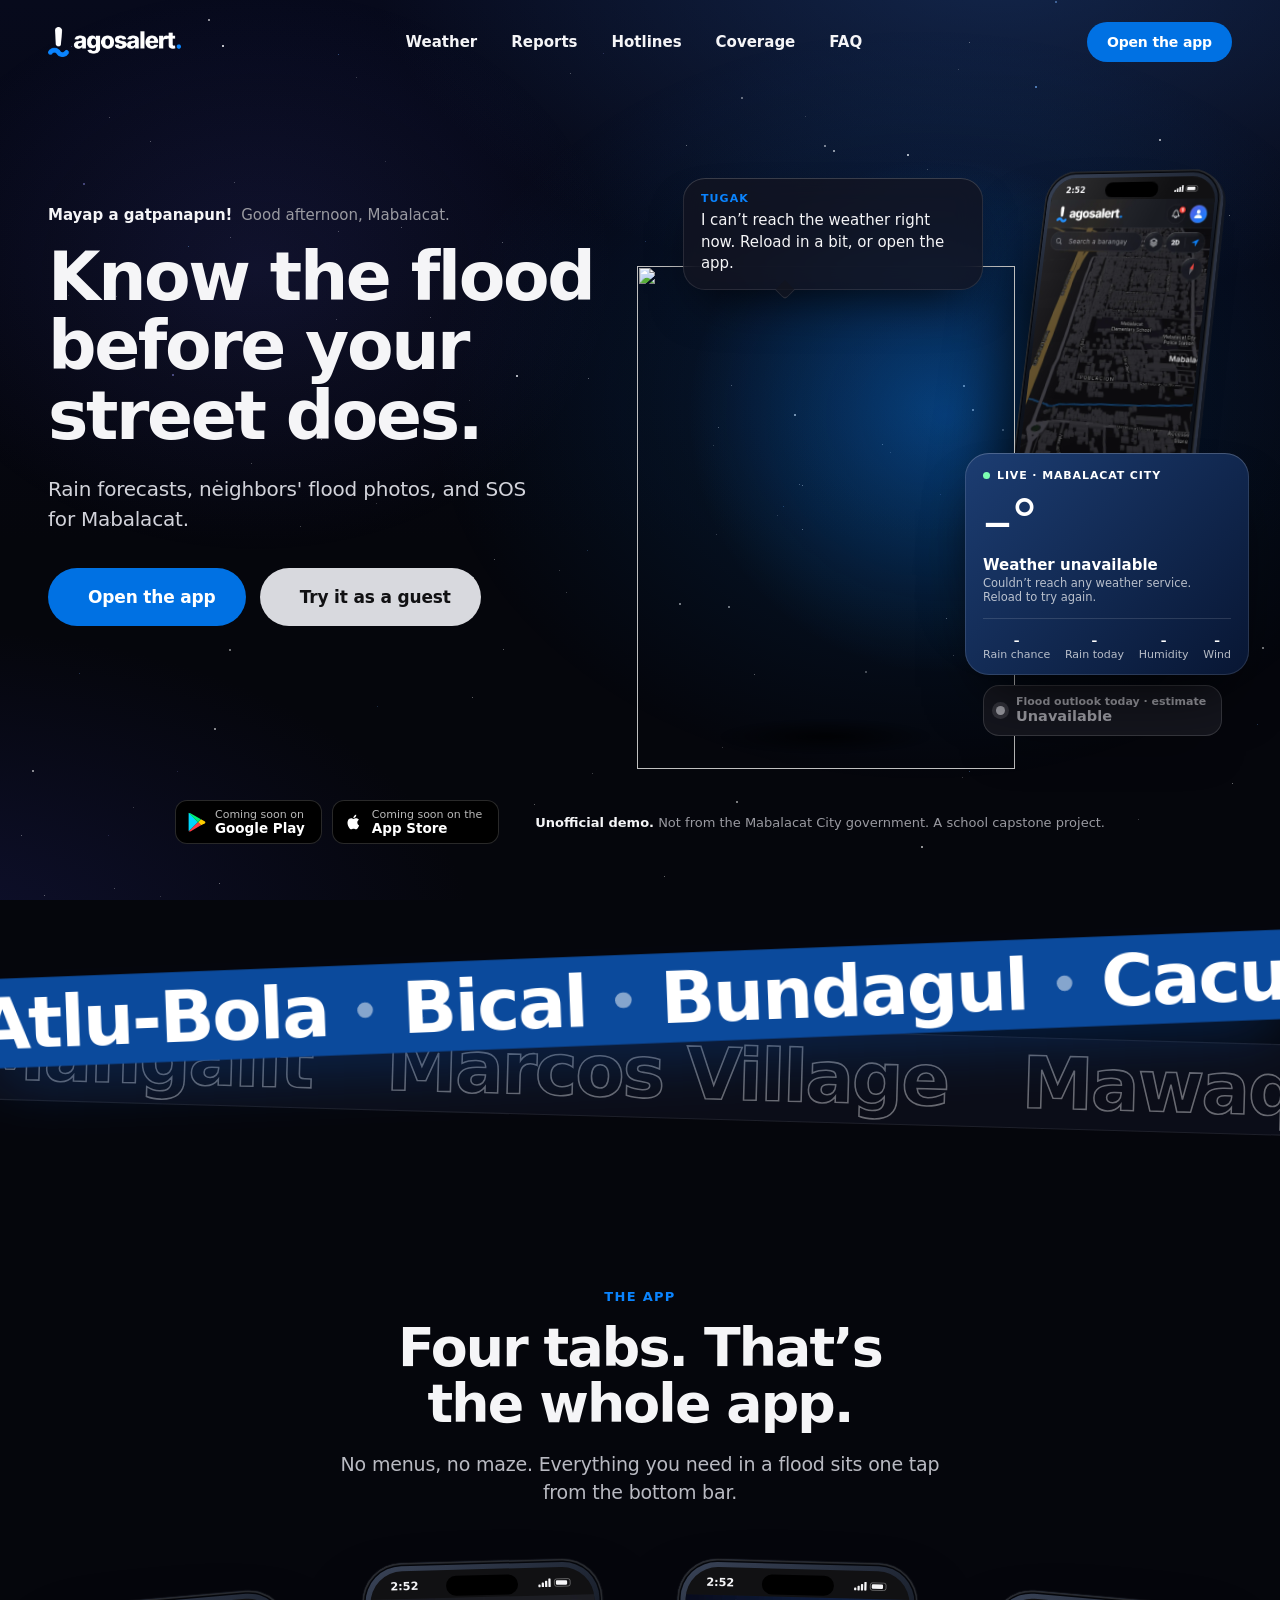
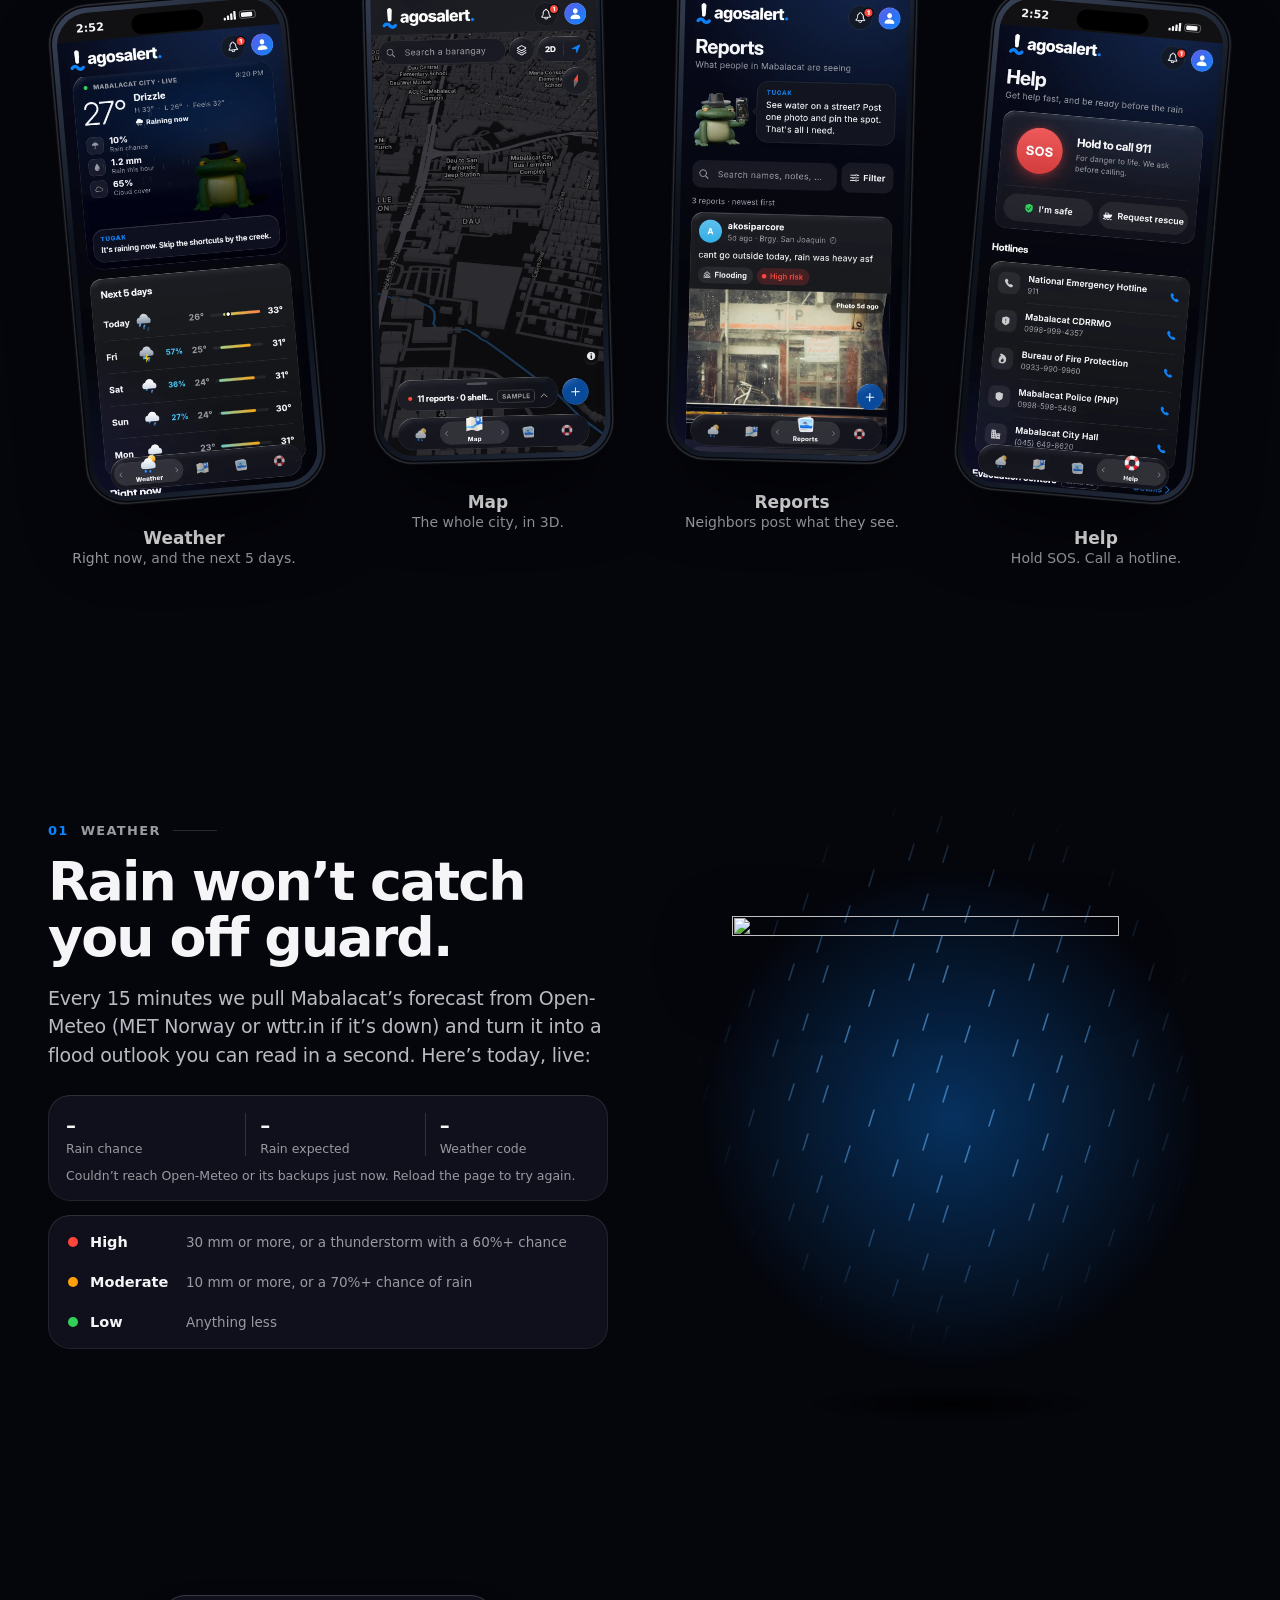
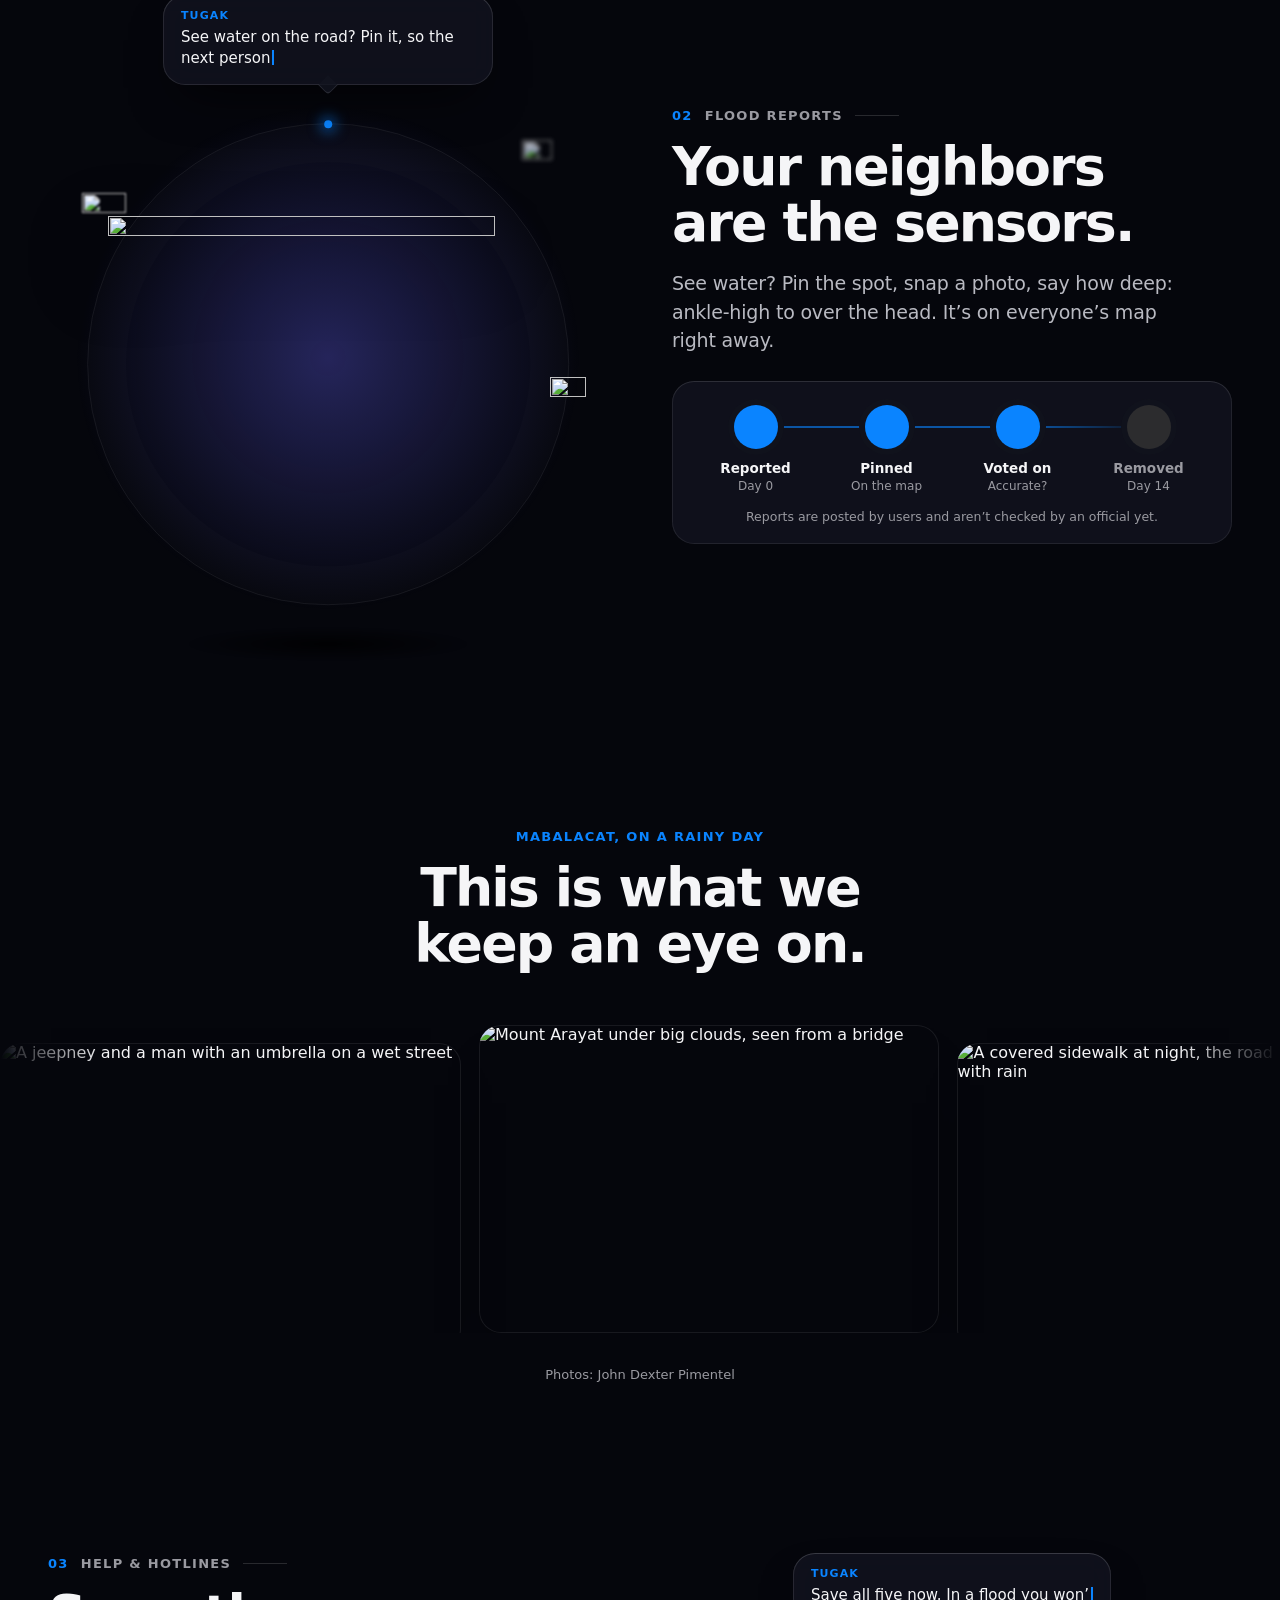
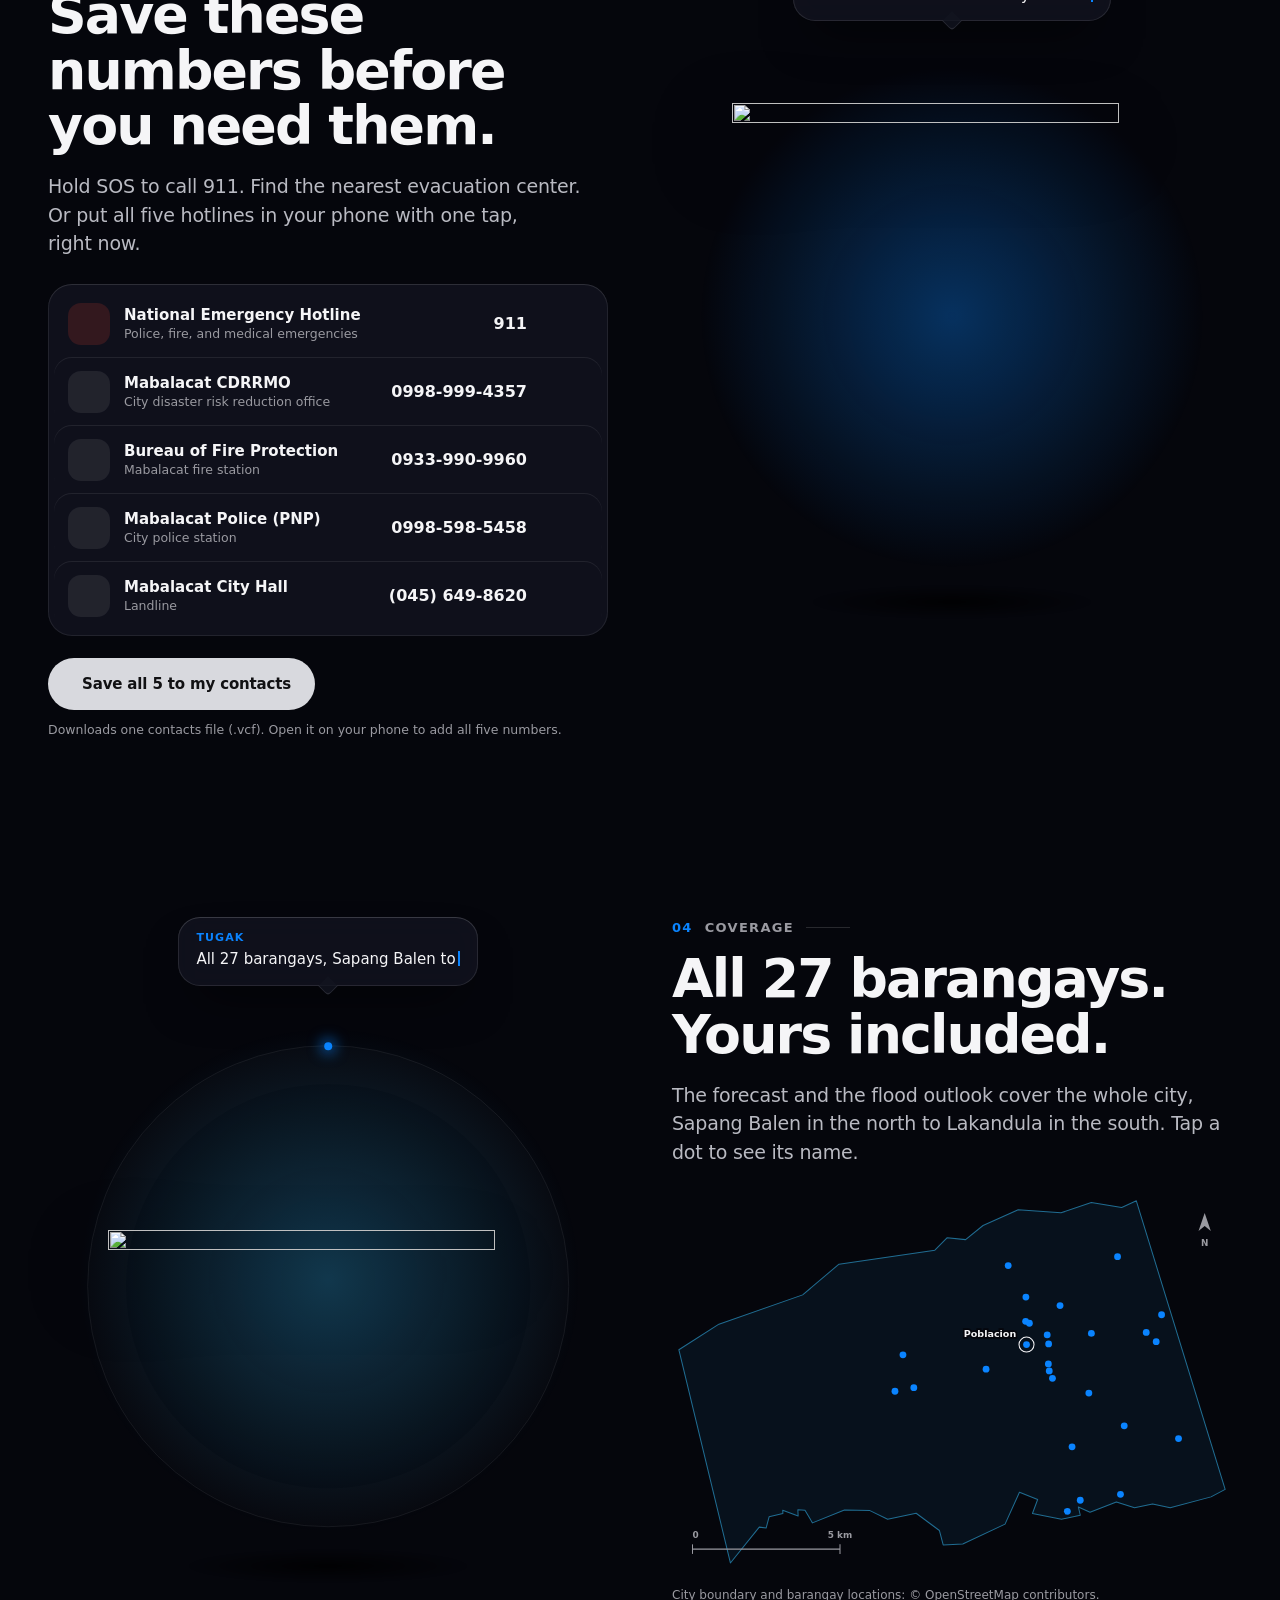
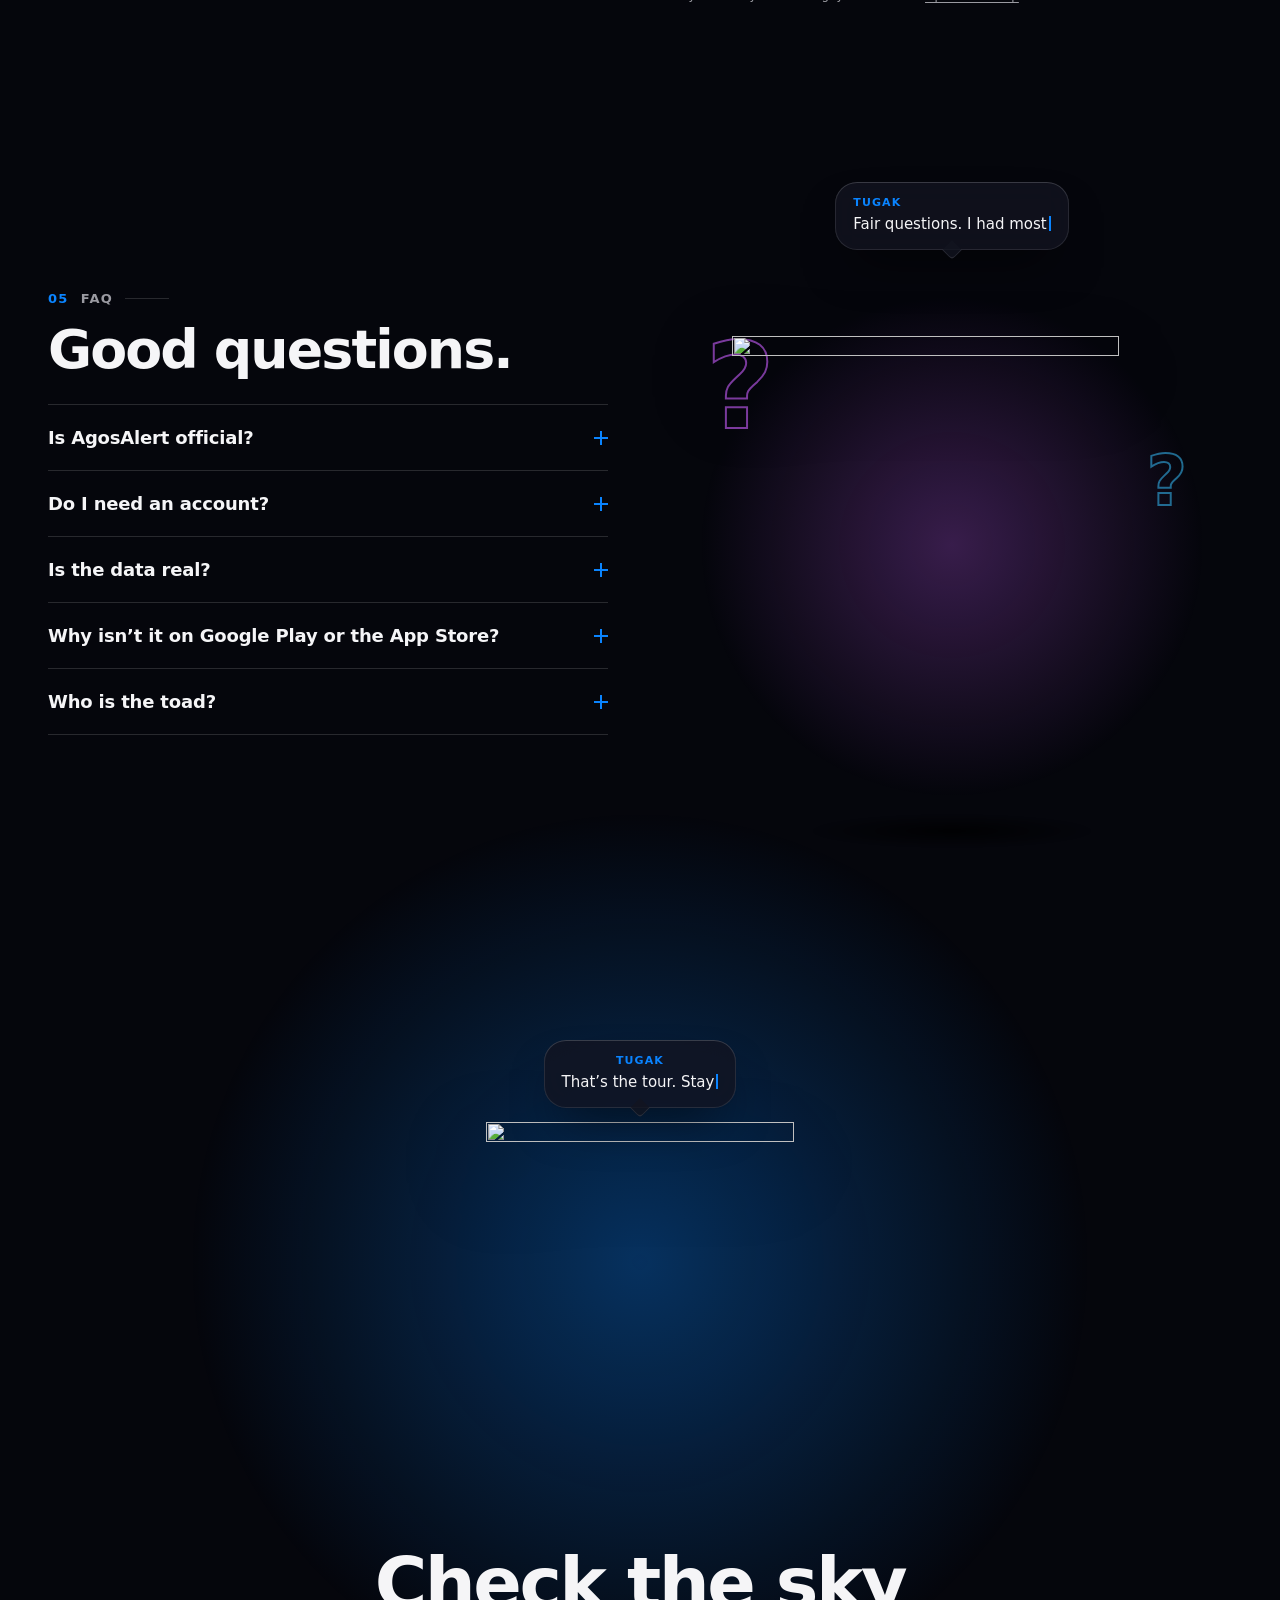
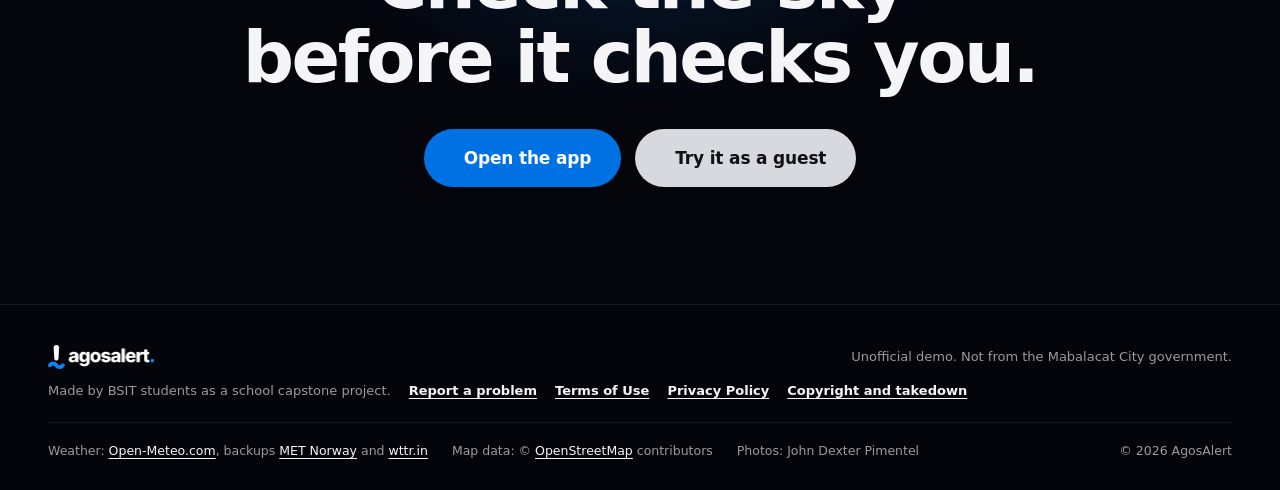
==== commit 293a3f2e: "Soft delete (trash + purge), password reset, account and admin updates Co-Authored-By: Claude Opus 5" ====
--- a/landing/index.html
+++ b/landing/index.html
@@ -435,8 +435,7 @@
       </div>
       <p class="foot-made">
         Made by BSIT students as a school capstone project.
-        <a href="https://github.com/adriantulabut5747/AgosAlert" target="_blank" rel="noopener">Source code</a>
-        <a href="https://github.com/adriantulabut5747/AgosAlert/issues" target="_blank" rel="noopener">Report a problem</a>
+        <a href="https://mail.google.com/mail/?view=cm&amp;to=agosalert@gmail.com&amp;su=AgosAlert%3A%20problem%20report" target="_blank" rel="noopener">Report a problem</a>
         <a href="terms.html">Terms of Use</a>
         <a href="privacy.html">Privacy Policy</a>
         <a href="takedown.html">Copyright and takedown</a>
--- a/landing/landing.css
+++ b/landing/landing.css
@@ -1,875 +1,750 @@
 /* ============================================================
-   AgosAlert landing page
-   Colors are the app's own (lib/theme.dart). Every color lives in the
-   two theme blocks below, so light/dark is only a data-theme switch on
-   <html>, set by the small script in <head> and the toggle button.
+   AgosAlert landing page (Nov 14 2026 redesign)
+   Reference: discord.com's landing, made darker and starry. Colors,
+   fonts and icons are still the app's own (lib/theme.dart, Inter /
+   SF Pro, CupertinoIcons) so the page and the app it opens read as one
+   product: kBlue accent, iOS tile colors (indigo, teal, purple) for the
+   glows and shapes, and green / amber / red ONLY for flood risk and
+   emergencies, never decoration. Dark only: the night sky is the look.
    ============================================================ */
 
 :root {
-  --sky: #2D7DD2;         /* kSkyBlue: main accent */
-  --cyan: #29C5F6;        /* kLogoCyan: the "agos" blue */
-  --yellow: #FFD21F;      /* kLogoYellow: the dot */
-  --brand: linear-gradient(90deg, var(--sky), var(--cyan));
-  --radius-panel: 32px;
-  --ease-out: cubic-bezier(.22, 1, .36, 1);
-  --font: "Plus Jakarta Sans", system-ui, -apple-system, "Segoe UI", Roboto, sans-serif;
-
-  /* Phone size: everything on a phone (screen corners, the weather
-     card's position) is measured from this, so it all scales together. */
-  /* Scales with the screen's width AND height, so a short laptop screen
-     gets smaller phones instead of phones running into the top bar. */
-  --phone: clamp(210px, min(18.5vw, 29svh), 276px);
-  --cs: 1;
-}
-
-:root[data-theme="dark"] {
   color-scheme: dark;
-  --page: #060911;        /* kDeepBlue */
-  --dots: rgba(159, 180, 204, .09);
-  --panel-top: #0B1130;   /* kMidnightBlue */
-  --panel-bottom: #060911;/* kDeepBlue */
-  --panel-edge: rgba(255, 255, 255, .06);
-  --text: #F3F7FB;
-  --muted: #9FB4CC;
-  --accent: var(--cyan);
-  --surface: rgba(16, 24, 40, .78);
-  --surface-solid: #101828;
-  --field: #16223A;
+  /* the app's colors (theme.dart names in comments) */
+  --blue: #0A84FF;        /* kBlue */
+  --indigo: #5E5CE6;      /* kTileIndigo */
+  --teal: #32ADE6;        /* kTileTeal */
+  --purple: #AF52DE;      /* kTilePurple */
+  --safe: #30D158;        /* kSafe */
+  --caution: #FF9F0A;     /* kCaution */
+  --danger: #FF453A;      /* kDanger */
+  --live: #7CFFB2;        /* LiveDot */
+  --text: #F5F5F7;        /* kTextPrimaryDark */
+  --muted: #9A9AA1;       /* kTextSecondaryDark */
+
+  /* the night: darker than the app's navy sky card (weatherGradient) */
+  --page: #05060c;
+  --navy: #0b1233;
+  --surface: rgba(20, 22, 34, .72);   /* glass over the sky */
+  --surface-solid: #14151d;
+  --field: rgba(255, 255, 255, .045);
   --border: rgba(255, 255, 255, .08);
   --border-strong: rgba(255, 255, 255, .14);
-  --lines: rgba(79, 168, 222, .24);  /* kSkyBlueLight */
-  --phone-shadow: rgba(0, 0, 0, .62);
-  --statusbar: #0B1130;
-  --statusbar-text: #F3F7FB;
-}
-
-:root[data-theme="light"] {
-  color-scheme: light;
-  --page: #F1F6FB;
-  --dots: rgba(11, 17, 48, .08);
-  --panel-top: #E6F1FB;   /* kBgLightTop */
-  --panel-bottom: #F8FBFE;/* kBgLightBottom */
-  --panel-edge: rgba(11, 17, 48, .06);
-  --text: #0B1130;
-  --muted: #5D7A99;
-  --accent: var(--sky);   /* cyan is too pale to read on white */
-  --surface: rgba(255, 255, 255, .82);
-  --surface-solid: #FFFFFF;
-  --field: #EFF6FC;
-  --border: rgba(11, 17, 48, .08);
-  --border-strong: rgba(11, 17, 48, .14);
-  --lines: rgba(79, 168, 222, .45);
-  --phone-shadow: rgba(11, 17, 48, .30);
-  --statusbar: #E6F1FB;
-  --statusbar-text: #0B1130;
+
+  --ease-out: cubic-bezier(.16, 1, .3, 1); /* Apple's long, gentle landing */
+  --spring: cubic-bezier(.34, 1.4, .64, 1);
+  --font: -apple-system, BlinkMacSystemFont, "Inter", system-ui, "Segoe UI", Roboto, sans-serif; /* kFontFamily */
+  --content: 1200px;
+  --gutter: 48px;
 }
 
 *, *::before, *::after { box-sizing: border-box; }
-
-html { -webkit-text-size-adjust: 100%; }
-
+html { -webkit-text-size-adjust: 100%; scroll-behavior: smooth; }
 body {
   margin: 0;
   font-family: var(--font);
   color: var(--text);
-  background-color: var(--page);
-  /* The faint dot grid behind the panel, like the reference. */
-  background-image: radial-gradient(var(--dots) 1px, transparent 1.3px);
-  background-size: 22px 22px;
+  background: var(--page);
   -webkit-font-smoothing: antialiased;
   overflow-x: hidden;
-  transition: background-color .4s ease, color .4s ease;
-}
-
+}
 button { font: inherit; color: inherit; cursor: pointer; }
 a { color: inherit; }
 img { display: block; max-width: 100%; }
-
-:focus-visible { outline: 2px solid var(--accent); outline-offset: 3px; }
-
+:focus-visible { outline: 2px solid var(--blue); outline-offset: 3px; }
+/* Glows wider than a phone screen get cut at the screen edge, nowhere else
+   (clipping each section cut Tugak's foot off). clip, not hidden: keeps Tugak sticky. */
+.page { overflow-x: clip; }
 .sr-only {
   position: absolute; width: 1px; height: 1px; padding: 0; margin: -1px;
   overflow: hidden; clip: rect(0 0 0 0); white-space: nowrap; border: 0;
 }
 
-/* Material Symbols (the same icon set as the app). */
+/* Icons: CupertinoIcons, the same set as the app (icons.css). */
 .ms {
-  font-family: "Material Symbols Rounded";
+  font-family: "CupertinoIcons";
   font-weight: normal; font-style: normal; line-height: 1;
-  letter-spacing: normal; text-transform: none; white-space: nowrap;
-  display: inline-block; direction: ltr;
-  font-size: 22px;
-  -webkit-font-smoothing: antialiased;
-  font-feature-settings: "liga";
-  user-select: none;
-}
-
-/* Only the logo that suits the current theme is shown. */
-[data-theme="dark"] .logo-on-light,
-[data-theme="light"] .logo-on-dark,
-[data-theme="dark"] .shot-light,
-[data-theme="light"] .shot-dark { display: none; }
-
-/* ------------------------------------------------------------
-   Page + hero panel
-   ------------------------------------------------------------ */
-
-/* The hero fills the whole screen, edge to edge. Its content stays in a
-   centered column at most --content wide, so on big monitors the text
-   doesn't end up glued to the far left. */
-/* --edge: the top bar's distance from the screen's corners.
-   --gutter: the content column's minimum distance from the sides. */
-.page { --content: 1208px; --gutter: 56px; --edge: 32px; }
+  display: inline-block; direction: ltr; font-size: 22px;
+  -webkit-font-smoothing: antialiased; user-select: none;
+}
+
+h1, h2, h3 { margin: 0; font-weight: 700; text-wrap: balance; }
+p { text-wrap: pretty; } /* no one-word last lines */
+
+/* ------------------------------------------------------------
+   The night sky (fixed behind everything)
+   Three star layers (box-shadows set once by landing.js), a few
+   sparkles, and now and then a shooting star. Only opacity and
+   transform animate, so the GPU does it without repainting.
+   ------------------------------------------------------------ */
+
+.sky {
+  position: fixed; inset: 0; z-index: -1; overflow: hidden; pointer-events: none;
+  background:
+    radial-gradient(ellipse 70% 55% at 78% -5%, rgba(28, 61, 114, .55), transparent 70%),   /* weatherGradient day navy */
+    radial-gradient(ellipse 60% 50% at -5% 105%, rgba(22, 25, 74, .55), transparent 70%),   /* weatherGradient night */
+    linear-gradient(180deg, #070a1c 0%, var(--page) 60%);
+}
+.stars { position: absolute; left: 0; top: 0; width: 1px; height: 1px; border-radius: 50%; background: transparent; }
+.stars.s2 { width: 1.5px; height: 1.5px; animation: twinkle 5s ease-in-out infinite; }
+.stars.s3 { width: 2px; height: 2px; animation: twinkle 7s ease-in-out -2s infinite; }
+@keyframes twinkle { 50% { opacity: .35; } }
+.spark {
+  position: absolute; width: 14px; height: 14px;
+  background:
+    linear-gradient(var(--c, #cfe0ff), var(--c, #cfe0ff)) center / 2px 100% no-repeat,
+    linear-gradient(var(--c, #cfe0ff), var(--c, #cfe0ff)) center / 100% 2px no-repeat;
+  opacity: .5; animation: spark 4s ease-in-out infinite;
+}
+@keyframes spark { 50% { transform: scale(.4) rotate(45deg); opacity: .15; } }
+.shooting {
+  position: absolute; top: 12%; right: -10%; width: 160px; height: 1.5px;
+  background: linear-gradient(90deg, rgba(255, 255, 255, .9), transparent);
+  transform: rotate(-24deg); opacity: 0;
+  animation: shoot 11s ease-in 3s infinite;
+}
+@keyframes shoot {
+  0% { transform: rotate(-24deg) translateX(0); opacity: 0; }
+  2% { opacity: 1; }
+  9% { transform: rotate(-24deg) translateX(-70vw); opacity: 0; }
+  100% { transform: rotate(-24deg) translateX(-70vw); opacity: 0; }
+}
+
+/* ------------------------------------------------------------
+   Buttons (the app's PrimaryButton + a kBlue one for the guest way in)
+   ------------------------------------------------------------ */
+
+.btn {
+  display: inline-flex; align-items: center; justify-content: center; gap: 10px;
+  border: 0; border-radius: 999px; font-weight: 700; letter-spacing: -.01em; text-decoration: none;
+  transition: transform .25s var(--ease-out), box-shadow .25s ease, background .2s ease;
+}
+.btn:active { transform: scale(.97); }
+.btn .ms { font-size: 18px; }
+/* light gray, not pure white: white read too loud on the night page (Adrian, Nov 14 2026) */
+.btn-white { background: #d8d9de; color: #111113; }
+.btn-white:hover { background: #e4e5e9; transform: translateY(-2px); }
+/* Apple's web blue, not kBlue: white on #0A84FF is 3.6:1, too faint for button text */
+.btn-blue { background: #0071e3; color: #fff; }
+.btn-blue:hover { background: #0077ed; transform: translateY(-2px); }
+.btn-sm { height: 40px; padding: 0 20px; font-size: 14px; }
+.btn-lg { height: 58px; padding: 0 30px; font-size: 17px; }
+
+.icon-btn {
+  width: 40px; height: 40px; border-radius: 50%;
+  display: inline-grid; place-items: center;
+  background: transparent; border: 1px solid var(--border-strong); color: var(--text);
+  transition: background .2s ease, transform .2s var(--ease-out);
+}
+.icon-btn:hover { background: var(--field); }
+.icon-btn:active { transform: scale(.94); }
+.icon-btn .ms { font-size: 19px; }
+
+/* ------------------------------------------------------------
+   Hero
+   ------------------------------------------------------------ */
 
 .hero {
   position: relative;
-  display: flex;
-  flex-direction: column;
-  min-height: max(100svh, 680px);
-  padding: 26px var(--edge) 48px;
-  /* Ends in the page color, so the sections below continue seamlessly. */
-  background: linear-gradient(170deg, var(--panel-top) 0%, var(--page) 85%);
-  /* clip, not hidden: cuts off anything poking out of the screen (the
-     phones when tilted) without making the hero a scroll box. */
+  min-height: max(100svh, 760px);
+  padding: 22px var(--gutter) 56px;
+  display: flex; flex-direction: column;
   overflow: clip;
-  transition: background .4s ease;
-}
-
-/* The app's signature: thin, still wave lines, like a river's surface.
-   landing.js draws them with the same math as WaterLines in the app. */
-.water-lines {
-  position: absolute; left: 0; right: 0; bottom: 0;
-  width: 100%; height: 220px;
-  color: var(--lines);
+}
+/* A stronger navy pool behind the hero, fading into the page. */
+.hero::before {
+  content: ""; position: absolute; inset: 0; z-index: -1;
+  background:
+    radial-gradient(ellipse 55% 60% at 72% 45%, rgba(10, 132, 255, .16), transparent 70%),
+    radial-gradient(ellipse 40% 45% at 20% 30%, rgba(94, 92, 230, .12), transparent 70%);
+}
+
+.topbar {
+  position: relative; z-index: 10;
+  display: flex; align-items: center; justify-content: space-between; gap: 24px;
+  width: min(var(--content), 100%); margin-inline: auto;
+}
+.brand img { height: 30px; width: auto; }
+.nav-links { display: flex; gap: 6px; }
+.nav-links a {
+  padding: 9px 14px; border-radius: 999px;
+  font-size: 15px; font-weight: 600; text-decoration: none; color: var(--text);
+  transition: background .2s ease;
+}
+.nav-links a:hover { background: var(--field); }
+
+.hero-grid {
+  position: relative; flex: 1;
+  width: min(var(--content), 100%); margin: 0 auto;
+  display: grid; grid-template-columns: minmax(0, 1fr) minmax(0, 1fr);
+  align-items: center; gap: 40px;
+}
+.hero-copy { position: relative; z-index: 6; padding-block: 40px; }
+.greeting { margin: 0 0 18px; font-size: 15px; color: var(--muted); }
+.greeting .kap { color: var(--text); font-weight: 700; margin-right: 4px; }
+h1 {
+  font-size: clamp(40px, 5.3vw, 74px);
+  line-height: 1.02;
+  letter-spacing: -.035em; /* displayTracking at this size */
+}
+/* always exactly three lines (Adrian, Nov 14 2026) */
+h1 span { display: block; white-space: nowrap; }
+.lede { margin: 24px 0 0; max-width: 520px; font-size: 20px; line-height: 1.5; color: #d2d3da; letter-spacing: -.01em; text-wrap: pretty; }
+
+.hero-copy > * { animation: rise .9s var(--ease-out) both; }
+.hero-copy > :nth-child(2) { animation-delay: .08s; }
+.hero-copy > :nth-child(3) { animation-delay: .18s; }
+.hero-copy > :nth-child(4) { animation-delay: .28s; }
+@keyframes rise { from { opacity: 0; transform: translateY(22px); } }
+
+/* --- the art, one spot each: bubble top left, the 3D map phone top right,
+   Tugak bottom left, the live weather card bottom right --- */
+.hero-art {
+  position: relative;
+  height: clamp(560px, 76svh, 680px);
+}
+.glow {
+  position: absolute; left: 50%; top: 50%; width: 90%; aspect-ratio: 1;
+  transform: translate(-50%, -50%); border-radius: 50%; pointer-events: none;
+  background: radial-gradient(closest-side, var(--g), transparent);
+}
+.g-blue { --g: rgba(10, 132, 255, .34); }
+.g-indigo { --g: rgba(94, 92, 230, .36); }
+.g-teal { --g: rgba(50, 173, 230, .3); }
+.g-purple { --g: rgba(175, 82, 222, .3); }
+
+/* Thin orbit with a dot going round it. */
+.ring {
+  position: absolute; left: 50%; top: 52%; width: 78%; aspect-ratio: 1;
+  transform: translate(-50%, -50%); border-radius: 50%;
+  border: 1px solid rgba(255, 255, 255, .07);
+  box-shadow: inset 0 0 0 38px rgba(255, 255, 255, .012);
   pointer-events: none;
 }
-.water-lines path { fill: none; stroke: currentColor; stroke-width: 1.2; }
-
-/* ------------------------------------------------------------
-   Top bar
-   ------------------------------------------------------------ */
-
-.topbar {
+.ring::after {
+  content: ""; position: absolute; left: 50%; top: -4px; width: 8px; height: 8px; margin-left: -4px;
+  border-radius: 50%; background: var(--blue); box-shadow: 0 0 14px 3px rgba(10, 132, 255, .7);
+}
+.ring { animation: spin 40s linear infinite; }
+@keyframes spin { to { transform: translate(-50%, -50%) rotate(360deg); } }
+
+/* The map phone, turned in 3D toward Tugak. Three dark copies of its shape
+   behind it (translateZ) give it a metal side. */
+.hp-3d {
+  --pw: clamp(180px, 15.5vw, 222px);
+  position: absolute; right: 4%; top: 13%; z-index: 1;
+  perspective: 1300px;
+  animation: phone-in 1.2s var(--ease-out) .2s both;
+}
+.hp-3d .phone {
+  transform-style: preserve-3d;
+  transform: rotateY(-26deg) rotateX(9deg) rotateZ(3deg);
+  box-shadow: inset 0 0 0 1.5px rgba(255, 255, 255, .14), inset 0 0 0 3px #05070C, -40px 50px 80px -30px rgba(0, 0, 0, .85);
+}
+.hp-3d .phone::before, .hp-3d .phone::after, .hp-3d .screen::after {
+  content: ""; position: absolute; inset: 0; border-radius: inherit; pointer-events: none;
+}
+.hp-3d .phone::before { background: #2b3242; transform: translateZ(-7px); }
+.hp-3d .phone::after { background: #121722; transform: translateZ(-14px); }
+/* a sheen across the glass */
+.hp-3d .screen::after { background: linear-gradient(115deg, rgba(255, 255, 255, .13), transparent 38%); }
+@keyframes phone-in { from { opacity: 0; translate: 0 60px; } }
+
+.tugak-3d {
+  position: absolute; z-index: 3;
+  left: -4%; width: 66%; bottom: -2%; height: 74%;
+  cursor: pointer;
+}
+.tugak-3d canvas, .tg-poster {
+  position: absolute; inset: 0; width: 100%; height: 100%;
+}
+.tg-poster { object-fit: contain; object-position: center bottom; transition: opacity .5s ease; }
+.tugak-3d canvas { opacity: 0; transition: opacity .5s ease; }
+.tugak-3d.ready canvas { opacity: 1; }
+.tugak-3d.ready .tg-poster { opacity: 0; }
+.tugak-3d { animation: pop 1s var(--spring) .5s both; }
+@keyframes pop { from { opacity: 0; transform: translateY(40px) scale(.92); } }
+/* the soft shadow he sits on */
+.tugak-3d::before {
+  content: ""; position: absolute; left: 22%; right: 22%; bottom: 3%; height: 7%;
+  border-radius: 50%; background: radial-gradient(closest-side, rgba(0, 0, 0, .7), transparent);
+}
+
+@keyframes drift {
+  from { transform: translateY(0) rotate(var(--r)); }
+  to { transform: translateY(-22px) rotate(calc(var(--r) + 6deg)); }
+}
+
+.hero-cta {
   position: relative; z-index: 6;
-  display: flex; align-items: center; justify-content: space-between;
-  gap: 16px;
-}
-.brand img { height: 30px; width: auto; }
-.topbar-actions { display: flex; align-items: center; gap: 10px; }
-
-.icon-btn {
-  width: 42px; height: 42px; border-radius: 50%;
-  display: inline-grid; place-items: center;
-  background: transparent;
-  border: 1px solid var(--border-strong);
-  color: var(--text);
-  transition: background .2s ease, transform .2s var(--ease-out);
-}
-.icon-btn:hover { background: var(--surface); }
-.icon-btn:active { transform: scale(.94); }
-.icon-btn .ms { font-size: 20px; }
-
-/* ---------- Theme button ----------
-   Shows what you'll switch TO, like the app: a yellow sun in the dark
-   theme, a blue moon in the light one. It's one drawing that morphs:
-   the rays pull in and fade, the body grows, a "bite" (in the mask)
-   slides in to leave a crescent, and the whole icon turns a quarter
-   turn (ending upright on the moon).
-   The back-ease overshoots a little, which gives the bounce. */
-.sun-moon {
-  --bounce: cubic-bezier(.34, 1.56, .64, 1);
-  display: block; overflow: visible;
-  transition: transform .6s var(--bounce), color .4s ease;
-}
-.sm-body, .sm-rays { transform-box: fill-box; transform-origin: center; }
-.sm-body, .sm-bite, .sm-rays { transition: transform .6s var(--bounce), opacity .35s ease; }
-
-/* Light theme: the moon. */
-[data-theme="light"] .sun-moon { color: var(--sky); }
-[data-theme="light"] .sm-rays { opacity: 0; transform: scale(.5); }
-
-/* Dark theme: the sun. */
-[data-theme="dark"] .sun-moon { color: var(--yellow); transform: rotate(-90deg); }
-[data-theme="dark"] .sm-body { transform: scale(.56); }
-[data-theme="dark"] .sm-bite { transform: translate(8px, -8px); }
-
-/* The page switch itself: landing.js grows the new theme in a circle
-   from the button (View Transitions API). These turn off the browser's
-   default cross-fade so only the circle shows. */
-::view-transition-old(root),
-::view-transition-new(root) { animation: none; mix-blend-mode: normal; }
-
-.btn {
-  display: inline-flex; align-items: center; justify-content: center; gap: 8px;
-  border: 0; border-radius: 999px;
-  font-weight: 700; letter-spacing: -.01em;
-  transition: transform .2s var(--ease-out), box-shadow .2s ease, background .2s ease, border-color .2s ease;
-}
-.btn:active { transform: scale(.97); }
-
-.btn-login {
-  height: 42px; padding: 0 22px;
-  background: var(--brand); color: #fff; font-size: 14px;
-  box-shadow: 0 8px 20px -10px rgba(41, 197, 246, .7);
-}
-.btn-login:hover { box-shadow: 0 10px 24px -8px rgba(41, 197, 246, .8); }
-.btn-guest {
-  height: 42px; padding: 0 20px;
-  color: var(--text); font-size: 14px; text-decoration: none;
-  border: 1px solid var(--border-strong);
-}
-.btn-guest:hover { background: var(--surface); }
-.guest-short { display: none; }
-
-/* ------------------------------------------------------------
-   Hero layout: text on the left, phones on the right
-   ------------------------------------------------------------ */
-
-/* The top bar spans corner to corner; everything below it sits in the
-   centered column. */
-.hero-grid {
-  position: relative;
-  flex: 1;
-  width: min(var(--content), 100% - 2 * (var(--gutter) - var(--edge)));
-  margin-inline: auto;
-  display: grid;
-  grid-template-columns: minmax(0, 1fr) minmax(0, 1.08fr);
-  grid-template-areas: "copy stage";
-  column-gap: 32px;
-}
-
-/* Desktop: the text and the two cards line up with the FRONT phone:
-   headline top = phone top, card bottoms = phone bottom. They're placed
-   from the column's middle (50%) in phone-widths, the same way the
-   phones are (see .device), so they stay lined up at any screen size.
-   (An absolute child of a grid sits inside its grid-area, so 50% here
-   is the same middle the phones use.) The .90 and 1.08 were measured
-   from screenshots: the tilt makes the phone look shorter than it is. */
-.copy, .coverage { position: absolute; grid-area: copy; left: 0; z-index: 3; }
-.copy { right: 0; top: calc(50% - var(--phone) * .90 + 4px); }
-.coverage, .notice { bottom: calc(50% - var(--phone) * 1.08 - 12px); }
-
-h1 {
-  margin: 0;
-  /* min(..., 7svh): smaller on short screens, so the text never runs
-     into the coverage card below it. */
-  font-size: clamp(40px, min(4.3vw, 7svh), 62px);
-  line-height: 1.06;
-  font-weight: 800;
-  letter-spacing: -.035em;
-  text-wrap: balance;
-}
-h1 .line { display: block; }
-h1 .accent { color: var(--accent); }
-
-.greeting {
-  margin: 22px 0 0;
-  font-size: 17px;
-  line-height: 1.5;
-  color: var(--muted);
-}
-.greeting .kap { color: var(--text); font-weight: 700; margin-right: 6px; }
-
-/* "Coming soon" store buttons. Always black, like the real badges. */
-.stores { display: flex; flex-wrap: wrap; gap: 12px; margin-top: 34px; }
-/* The duplicate under the phone (index.html, "Mobile only"); shown only
-   in the mobile layout below. */
-.stores.stores-mobile { display: none; }
+  display: flex; flex-wrap: wrap; gap: 14px;
+  margin-top: 34px;
+}
+.hero-foot {
+  display: flex; flex-wrap: wrap; align-items: center; justify-content: center; gap: 14px 28px;
+  margin-top: 30px;
+  animation: rise .9s var(--ease-out) .55s both;
+}
+.stores { display: flex; gap: 10px; }
 .store {
-  display: inline-flex; align-items: center; gap: 11px;
-  height: 56px; padding: 0 20px 0 15px;
-  border-radius: 14px;
-  background: #000; color: #fff;
-  border: 1px solid rgba(255, 255, 255, .16);
-  text-align: left;
-  transition: transform .25s var(--ease-out), border-color .2s ease, box-shadow .25s ease;
-}
-[data-theme="light"] .store { border-color: #000; box-shadow: 0 10px 22px -14px rgba(11, 17, 48, .6); }
+  display: inline-flex; align-items: center; gap: 9px;
+  height: 44px; padding: 0 16px 0 12px; border-radius: 12px;
+  background: #000; color: #fff; border: 1px solid rgba(255, 255, 255, .16); text-align: left;
+  transition: transform .25s var(--ease-out), border-color .2s ease;
+}
 .store:hover { transform: translateY(-2px); border-color: rgba(255, 255, 255, .35); }
-.store:active { transform: translateY(0) scale(.98); }
-.store-text { display: flex; flex-direction: column; font-size: 16.5px; font-weight: 700; line-height: 1.12; letter-spacing: -.01em; }
-.store-text small { font-size: 10.5px; font-weight: 500; opacity: .72; letter-spacing: .01em; }
-
-/* Bottom-left: coverage card with the barangay names drifting by. */
-.coverage {
-  width: min(100%, 380px);
-  padding: 16px 18px 14px;
-  border-radius: 20px;
+.store-text { display: flex; flex-direction: column; font-size: 13.5px; font-weight: 700; line-height: 1.1; }
+.store-text small { font-size: 11px; font-weight: 500; opacity: .72; }
+.notice { display: flex; align-items: center; gap: 8px; margin: 0; font-size: 13px; color: var(--muted); }
+.notice .ms { font-size: 16px; color: var(--blue); }
+.notice strong { color: var(--text); }
+
+/* ------------------------------------------------------------
+   Tugak's speech bubbles (glass, like the app's TugakBrief)
+   ------------------------------------------------------------ */
+
+.say {
+  position: relative; z-index: 7;
+  max-width: 330px; margin: 0;
+  padding: 13px 18px 15px;
+  border-radius: 22px;
+  background: rgba(18, 20, 32, .78);
+  backdrop-filter: blur(14px); -webkit-backdrop-filter: blur(14px);
+  box-shadow: inset 0 0 0 1px rgba(255, 255, 255, .1), inset 0 1px 0 rgba(255, 255, 255, .08), 0 24px 50px -20px rgba(0, 0, 0, .8);
+  font-size: 15px; line-height: 1.45; font-weight: 500;
+}
+.say b {
+  display: block; margin-bottom: 3px;
+  font-size: 11px; font-weight: 700; letter-spacing: .1em; text-transform: uppercase; color: var(--blue);
+}
+/* the tail, pointing down at Tugak */
+.say::after {
+  content: ""; position: absolute; bottom: -7px; left: var(--tail, 50%); width: 14px; height: 14px; margin-left: -7px;
+  background: inherit; transform: rotate(45deg);
+  box-shadow: inset -1px -1px 0 rgba(255, 255, 255, .1);
+  border-radius: 0 0 4px 0;
+  backdrop-filter: none; -webkit-backdrop-filter: none;
+}
+.say.typing .say-text::after {
+  content: ""; display: inline-block; width: 2px; height: 1em; margin-left: 2px; vertical-align: -2px;
+  background: var(--blue); animation: caret .8s steps(1) infinite;
+}
+@keyframes caret { 50% { opacity: 0; } }
+.js .say:not(.shown) { opacity: 0; transform: translateY(10px) scale(.96); }
+.say { transition: opacity .5s var(--ease-out), transform .6s var(--spring); }
+
+.say-hero { position: absolute; left: 4%; top: 15%; max-width: 300px; --tail: 34%; }
+
+/* ------------------------------------------------------------
+   Barangay marquee: two crossed bands, kBlue + outlined
+   ------------------------------------------------------------ */
+
+.marquee-band { position: relative; padding-block: 56px 70px; overflow: clip; }
+.mq { overflow: hidden; white-space: nowrap; }
+.mq-track { display: flex; width: max-content; }
+.mq-track span {
+  display: inline-flex; align-items: center; gap: 28px; padding-right: 28px;
+  font-size: clamp(34px, 5.4vw, 76px); font-weight: 700; letter-spacing: -.03em; line-height: 1.25;
+}
+.mq-track span::after { content: ""; width: .22em; height: .22em; border-radius: 50%; background: currentColor; opacity: .5; }
+.mq-a {
+  position: relative; z-index: 2;
+  background: #0B4A9C; color: #fff; /* kBlue darkened: full kBlue was too loud at this size (Adrian) */
+  transform: rotate(-2.2deg) scale(1.04);
+  box-shadow: 0 30px 60px -30px rgba(11, 74, 156, .8);
+}
+.mq-a .mq-track { animation: marquee 90s linear infinite; }
+.mq-b {
+  margin-top: -14px;
+  background: #0b0d18; border-block: 1px solid var(--border);
+  transform: rotate(1.6deg) scale(1.04);
+}
+.mq-b .mq-track { animation: marquee 110s linear infinite reverse; }
+.mq-b span { color: transparent; -webkit-text-stroke: 1.5px rgba(245, 245, 247, .4); }
+/* the list is in the track twice: sliding by exactly one copy loops without a jump */
+@keyframes marquee { to { transform: translateX(-50%); } }
+
+/* ------------------------------------------------------------
+   Sections: shared parts
+   ------------------------------------------------------------ */
+
+.sec { width: min(var(--content), 100% - 2 * var(--gutter)); margin-inline: auto; padding-block: clamp(80px, 11vh, 130px); }
+.sec-head { max-width: 640px; margin-bottom: clamp(36px, 6vh, 60px); }
+.sec-head.center { margin-inline: auto; text-align: center; }
+.eyebrow, .sec-num {
+  display: inline-flex; align-items: center; gap: 12px;
+  margin: 0 0 16px;
+  font-size: 13px; font-weight: 700; letter-spacing: .1em; text-transform: uppercase; color: var(--muted);
+}
+.eyebrow { color: var(--blue); }
+.sec-num span { color: var(--blue); }
+.sec-num::after { content: ""; width: 44px; height: 1px; background: var(--border-strong); }
+h2 { font-size: clamp(34px, 4.2vw, 56px); line-height: 1.04; letter-spacing: -.035em; }
+h3 { font-size: 22px; letter-spacing: -.02em; margin-top: 28px; }
+/* body copy a step brighter than the gray captions, so it actually gets read */
+.sec-lede { margin: 18px 0 0; max-width: 34em; font-size: 19px; line-height: 1.5; color: #b9bac2; letter-spacing: -.01em; text-wrap: pretty; }
+.sec-head.center .sec-lede { margin-inline: auto; }
+
+/* Only small things pop in, the moment they scroll into view (landing.js
+   adds .in); text and panels are just there. */
+.js .pop { opacity: 0; transform: scale(.82); }
+.js .pop.in { opacity: 1; transform: none; transition: opacity .3s ease, transform .55s var(--spring); }
+
+.panel {
+  margin-top: 26px; padding: 18px;
+  border-radius: 22px;
   background: var(--surface);
-  box-shadow: inset 0 0 0 1px var(--border);
-  backdrop-filter: blur(12px);
-  -webkit-backdrop-filter: blur(12px);
-}
-.coverage-head { display: flex; align-items: center; gap: 14px; }
-.coverage-num {
-  font-size: 42px; font-weight: 800; line-height: 1; letter-spacing: -.04em;
-  color: var(--accent);
-  font-variant-numeric: tabular-nums;
-}
-.coverage-label { font-size: 12.5px; color: var(--muted); line-height: 1.4; }
-.coverage-label strong { display: block; font-size: 14.5px; color: var(--text); }
-
-.marquee {
-  margin-top: 12px;
-  overflow: hidden;
-  -webkit-mask-image: linear-gradient(90deg, transparent, #000 12%, #000 88%, transparent);
-          mask-image: linear-gradient(90deg, transparent, #000 12%, #000 88%, transparent);
-}
-.marquee-track {
-  display: flex; width: max-content;
-  animation: marquee 60s linear infinite;
-}
-.coverage:hover .marquee-track { animation-play-state: paused; }
-.marquee-track span {
-  display: inline-flex; align-items: center; gap: 8px;
-  padding-right: 16px;
-  font-size: 12px; font-weight: 600; color: var(--muted); white-space: nowrap;
-}
-.marquee-track span::before {
-  content: ""; width: 4px; height: 4px; border-radius: 50%; background: var(--accent); opacity: .7;
-}
-/* The list is in the track twice. Sliding by exactly half (one copy)
-   lands on a frame identical to the start, so the loop has no jump. */
-@keyframes marquee { to { transform: translateX(-50%); } }
-
-/* Bottom-right: the unofficial-demo notice. */
-.notice {
-  position: absolute; right: 0; z-index: 5;
-  display: flex; align-items: flex-start; gap: 12px;
-  width: 256px;
-  padding: 14px 16px;
-  border-radius: 18px;
-  background: var(--surface);
-  box-shadow: inset 0 0 0 1px var(--border);
-  backdrop-filter: blur(12px);
-  -webkit-backdrop-filter: blur(12px);
-}
-.notice-icon { font-size: 20px; color: var(--yellow); margin-top: 1px; }
-.notice p { margin: 0; font-size: 12.5px; line-height: 1.45; color: var(--muted); }
-.notice strong { display: block; font-size: 13.5px; color: var(--text); margin-bottom: 1px; }
-
-/* ------------------------------------------------------------
-   The phones
-   Nesting, from outside in, one job per layer so their transforms
-   never fight:
-     .stage   follows the mouse (landing.js sets --tx / --ty)
-     .device  the phone's fixed pose (lying back, turned)
-     .bob     the slow floating motion
-     .phone / .wcard   the entrance animation
-   preserve-3d lets the weather card sit 60px "in front of" the phone,
-   so it shifts a little more than the phone when the stage tilts.
-   ------------------------------------------------------------ */
-
-.stage-wrap {
-  grid-area: stage;
-  position: relative;
-  perspective: 1800px;
-  perspective-origin: 40% 40%;
-  min-height: 560px;
-}
-.stage {
-  position: absolute; inset: 0;
-  transform-style: preserve-3d;
-  transform: rotateX(calc(var(--ty, 0) * -5deg)) rotateY(calc(var(--tx, 0) * 7deg));
-}
-/* Both phones share one pose, like the reference: lying back (rotateX),
-   turned so the right-hand metal edge shows (rotateY), and leaning to
-   the right (rotateZ). CSS applies these right to left. --pw is each
-   phone's width: the back phone is a smaller, decorative copy tucked
-   behind the front one's right side. */
-.device {
-  --pw: var(--phone);
-  position: absolute;
-  transform-style: preserve-3d;
-  transform: rotateX(24deg) rotateY(-22deg) rotateZ(14deg);
-}
-/* Placed from the stage's middle (50%) in phone-widths, not in %, so
-   the pair stays centered between the top bar and the bottom cards at
-   any screen height. The front phone sits lower than the back one. */
-.device.front { left: calc(50% - var(--phone) * .95); top: calc(50% - var(--phone) * 1.02 + 12px); z-index: 2; }
-.device.back  {
-  --pw: calc(var(--phone) * .84);
-  left: calc(50% - var(--phone) * .21);
-  top: calc(50% - var(--phone) * 1.30 + 12px);
-  z-index: 1;
-}
-
-.bob { position: relative; transform-style: preserve-3d; animation: bob 7s ease-in-out infinite; }
-.device.back .bob { animation-duration: 8.5s; animation-delay: -3s; }
-@keyframes bob {
-  0%, 100% { transform: translate3d(0, 0, 0); }
-  50%      { transform: translate3d(0, -12px, 0); }
-}
+  box-shadow: inset 0 0 0 1px var(--border), inset 0 1px 0 rgba(255, 255, 255, .05);
+}
+
+/* ------------------------------------------------------------
+   Phones (CSS frame + a real app screenshot)
+   ------------------------------------------------------------ */
 
 .phone {
-  position: relative;
-  width: var(--pw);
+  position: relative; width: var(--pw);
   padding: calc(var(--pw) * .033);
   border-radius: calc(var(--pw) * .165);
   background: linear-gradient(150deg, #3A4458 0%, #0E131D 38%, #0A0E16 70%, #252E40 100%);
-  /* Inner ring + a stack of 1px offsets that fake the phone's metal
-     side (a flat div has no thickness), then the soft drop shadow. */
   box-shadow:
-    inset 0 0 0 1.5px rgba(255, 255, 255, .12),
+    inset 0 0 0 1.5px rgba(255, 255, 255, .14),
     inset 0 0 0 3px #05070C,
-    1px 1px 0 #3A4458, 2px 1px 0 #2F384A, 3px 2px 0 #29313F, 4px 2px 0 #242B38,
-    5px 3px 0 #1F2531, 6px 3px 0 #1B212C, 7px 4px 0 #181D27, 8px 4px 0 #151A23,
-    9px 5px 0 #13171F, 10px 5px 0 #11151C,
-    30px 50px 70px -18px var(--phone-shadow);
-  animation: phone-in 1.2s var(--ease-out) .25s both;
-}
-.device.back .phone { animation-delay: .45s; }
-@keyframes phone-in {
-  from { opacity: 0; transform: translate3d(0, 90px, 0); }
-  to   { opacity: 1; transform: none; }
-}
-
-/* Power + volume buttons on the frame's side. */
-.phone::before, .phone::after {
-  content: ""; position: absolute; right: -13px; width: 3px; border-radius: 2px;
-  background: #1C2230;
-}
-.phone::before { top: 24%; height: 13%; }
-.phone::after  { top: 40%; height: 8%; }
-
+    0 0 0 1px rgba(255, 255, 255, .04),
+    0 40px 80px -24px rgba(0, 0, 0, .8);
+}
 .screen {
-  position: relative;
-  display: flex; flex-direction: column;
+  position: relative; display: flex; flex-direction: column;
   aspect-ratio: 390 / 844;
   border-radius: calc(var(--pw) * .135);
-  overflow: hidden;
-  background: var(--statusbar);
+  overflow: hidden; background: #111113;
 }
 .statusbar {
-  flex: none;
-  height: calc(var(--pw) * .118);
+  flex: none; height: calc(var(--pw) * .118);
   display: flex; align-items: center; justify-content: space-between;
   padding: calc(var(--pw) * .012) calc(var(--pw) * .085) 0;
-  font-size: calc(var(--pw) * .047);
-  font-weight: 700;
-  color: var(--statusbar-text);
-}
-.sb-icons { width: calc(var(--pw) * .15); height: auto; fill: currentColor; }
-/* The app screenshots are slightly blurred so the live weather card
-   popping out of the front phone is the one sharp thing to look at.
-   scale(1.04) hides the soft edge the blur leaves around the image. */
+  font-size: calc(var(--pw) * .047); font-weight: 700; color: #F5F5F7;
+}
+/* signal bars + battery */
+.sb-icons {
+  width: calc(var(--pw) * .15); aspect-ratio: 46 / 12;
+  background: url("data:image/svg+xml,%3Csvg xmlns='http://www.w3.org/2000/svg' viewBox='0 0 46 12' fill='%23F5F5F7'%3E%3Crect y='8' width='3' height='4' rx='1'/%3E%3Crect x='4.5' y='5.5' width='3' height='6.5' rx='1'/%3E%3Crect x='9' y='3' width='3' height='9' rx='1'/%3E%3Crect x='13.5' width='3' height='12' rx='1'/%3E%3Crect x='21.5' y='1' width='21' height='10' rx='3' fill='none' stroke='%23F5F5F7' stroke-opacity='.45'/%3E%3Crect x='23.5' y='3' width='15' height='6' rx='1.5'/%3E%3C/svg%3E") center / contain no-repeat;
+}
 .shot { flex: 1; min-height: 0; width: 100%; object-fit: cover; object-position: top; }
-.stage .shot { filter: blur(1.4px); transform: scale(1.04); }
 .island {
   position: absolute; top: calc(var(--pw) * .058); left: 50%;
   width: calc(var(--pw) * .30); height: calc(var(--pw) * .085);
-  transform: translateX(-50%);
-  border-radius: 999px; background: #000;
-}
-
-/* ------------------------------------------------------------
-   Live weather card, popping out of the front phone
-   Same look as the app's Home card (home_tab.dart, _hero). Its
-   background gradient is set by landing.js to match the real sky.
-   ------------------------------------------------------------ */
-
-/* The weather card and the flood outlook chip under it move as one
-   stack: 60px "in front of" the phone, and scaled with it (--cs shrinks
-   it along with the phone; CSS can't divide one length by another yet,
-   so landing.js sets it to phone width / 292). */
+  transform: translateX(-50%); border-radius: 999px; background: #000;
+}
+
+/* ------------------------------------------------------------
+   Live weather card (hero), same look as the app's sky card
+   ------------------------------------------------------------ */
+
 .wstack {
-  position: absolute;
-  /* Over the phone's own weather card (which sits about .83 to 1.53
-     phone-widths down the screenshot), bigger, and hanging out left. */
-  left: calc(var(--pw) * -.29);
-  top: calc(var(--pw) * .74);
-  width: 372px;
-  transform-origin: left top;
-  transform: translateZ(60px) scale(var(--cs));
-}
+  position: absolute; z-index: 4; right: -3%; bottom: 3%;
+  width: 284px; /* 4 stat labels at 11 px need the room */
+  animation: card-in 1s var(--ease-out) .9s both;
+}
+@keyframes card-in { from { opacity: 0; transform: translate3d(-30px, 14px, 0) scale(.92); } }
 .wcard {
-  position: relative;
-  padding: 18px 20px 16px;
-  border-radius: 26px;
-  color: #fff;
-  background: linear-gradient(135deg, #1B2556, #0B1130);
+  position: relative; padding: 16px 18px 14px; border-radius: 24px; color: #fff;
+  background: linear-gradient(135deg, #1C3D72, #081633);
   overflow: hidden;
-  box-shadow:
-    inset 0 0 0 1px rgba(255, 255, 255, .10),
-    0 34px 60px -22px rgba(3, 8, 20, .75);
-  animation: card-in 1s var(--ease-out) 1.05s both;
+  box-shadow: inset 0 0 0 1px rgba(255, 255, 255, .12), inset 0 1px 0 rgba(255, 255, 255, .1), 0 34px 60px -22px rgba(0, 0, 0, .8);
   transition: background .6s ease;
 }
-@keyframes card-in {
-  from { opacity: 0; transform: translate3d(46px, 14px, 0) scale(.9); }
-  to   { opacity: 1; transform: none; }
-}
-
-/* Flood outlook chip: tucked under the card, slightly offset right,
-   like a second card peeking out. Its dot and word take the risk color. */
+.wcard-top { display: flex; align-items: center; gap: 7px; }
+.live-dot {
+  flex: none; width: 7px; height: 7px; border-radius: 50%; background: var(--live);
+  animation: live 1.8s ease-out infinite;
+}
+@keyframes live { 0% { box-shadow: 0 0 0 0 rgba(124, 255, 178, .6); } 70%, 100% { box-shadow: 0 0 0 6px rgba(124, 255, 178, 0); } }
+.wcard-kicker { font-size: 11px; font-weight: 700; letter-spacing: .08em; text-transform: uppercase; }
+.wcard-time { margin-left: auto; font-size: 11px; color: rgba(255, 255, 255, .7); }
+.wcard-main { display: flex; align-items: flex-start; justify-content: space-between; margin-top: 10px; }
+.wcard-temp { font-size: 58px; font-weight: 300; line-height: 1; letter-spacing: -.035em; font-variant-numeric: tabular-nums; }
+.wcard-label { margin-top: 6px; font-size: 15px; font-weight: 700; }
+.wcard-sub { margin-top: 2px; font-size: 11.5px; color: rgba(255, 255, 255, .7); }
+.wcard-icon { font-size: 50px; }
+.wcard-stats {
+  display: grid; grid-template-columns: repeat(4, auto); justify-content: space-between;
+  margin-top: 14px; padding-top: 12px; border-top: 1px solid rgba(255, 255, 255, .13);
+  text-align: center;
+}
+.wcard-stats div { display: flex; flex-direction: column; align-items: center; }
+.wcard-stats .ms { font-size: 15px; margin-bottom: 3px; }
+.wcard-stats b { font-size: 11.5px; font-weight: 700; }
+.wcard-stats small { font-size: 11px; white-space: nowrap; color: rgba(255, 255, 255, .7); }
+.wcard[data-state="loading"] #wTemp, .wcard[data-state="loading"] .wcard-stats b { animation: pulse 1.4s ease-in-out infinite; }
+@keyframes pulse { 50% { opacity: .35; } }
+
 .wchip {
   --risk: var(--muted);
-  display: inline-flex; align-items: center; gap: 12px;
-  margin: 12px 0 0 28px;
-  padding: 11px 18px 11px 14px;
-  border-radius: 18px;
+  display: inline-flex; align-items: center; gap: 11px;
+  margin: 10px 0 0 18px; padding: 10px 16px 10px 13px; border-radius: 16px;
   background: var(--surface-solid);
-  box-shadow: inset 0 0 0 1px var(--border-strong), 0 24px 44px -20px rgba(3, 8, 20, .6);
-  animation: card-in .9s var(--ease-out) 1.6s both;
-}
-.wchip[data-risk="low"]      { --risk: #22C55E; }
-.wchip[data-risk="moderate"] { --risk: #F59E0B; }
-.wchip[data-risk="high"]     { --risk: #EF4444; }
-.wchip-dot {
-  width: 10px; height: 10px; border-radius: 50%;
-  background: var(--risk);
-  box-shadow: 0 0 0 4px color-mix(in srgb, var(--risk) 22%, transparent);
-}
+  box-shadow: inset 0 0 0 1px var(--border-strong), 0 24px 44px -20px rgba(0, 0, 0, .7);
+}
+.wchip[data-risk="low"] { --risk: var(--safe); }
+.wchip[data-risk="moderate"] { --risk: var(--caution); }
+.wchip[data-risk="high"] { --risk: var(--danger); }
+.wchip-dot { width: 9px; height: 9px; border-radius: 50%; background: var(--risk); box-shadow: 0 0 0 4px color-mix(in srgb, var(--risk) 22%, transparent); }
 .wchip-text { display: flex; flex-direction: column; line-height: 1.2; }
-.wchip-text small { font-size: 11px; font-weight: 600; color: var(--muted); letter-spacing: .02em; }
-.wchip-text b { font-size: 15.5px; font-weight: 800; color: var(--risk); }
+.wchip-text small { font-size: 11px; font-weight: 600; color: var(--muted); }
+.wchip-text b { font-size: 14.5px; font-weight: 700; color: var(--risk); }
 .wchip[data-risk="loading"] b { color: var(--muted); animation: pulse 1.4s ease-in-out infinite; }
 
-.wcard-waves {
-  position: absolute; left: 0; right: 0; bottom: 0;
-  width: 100%; height: 64px;
-  pointer-events: none;
-}
-.wcard-waves path:nth-child(1) { fill: rgba(255, 255, 255, .06); }
-.wcard-waves path:nth-child(2) { fill: rgba(255, 255, 255, .09); }
-
-.wcard-top, .wcard-main, .wcard-stats { position: relative; }
-.wcard-top { display: flex; align-items: center; gap: 7px; }
-.live-dot {
-  width: 7px; height: 7px; border-radius: 50%; background: #7CFFB2;
-  box-shadow: 0 0 0 0 rgba(124, 255, 178, .6);
-  animation: live 1.8s ease-out infinite;
-}
-@keyframes live { 70% { box-shadow: 0 0 0 6px rgba(124, 255, 178, 0); } 100% { box-shadow: 0 0 0 0 rgba(124, 255, 178, 0); } }
-.wcard-kicker { font-size: 10.5px; font-weight: 800; letter-spacing: .08em; text-transform: uppercase; }
-.wcard-time { margin-left: auto; font-size: 11.5px; color: rgba(255, 255, 255, .7); }
-
-.wcard-main { display: flex; align-items: flex-start; justify-content: space-between; margin-top: 12px; }
-.wcard-temp { font-size: 66px; font-weight: 800; line-height: 1; letter-spacing: -.05em; font-variant-numeric: tabular-nums; }
-.wcard-label { margin-top: 6px; font-size: 17px; font-weight: 700; }
-.wcard-sub { margin-top: 2px; font-size: 12px; color: rgba(255, 255, 255, .7); }
-.wcard-icon { font-size: 60px; margin-top: 2px; }
-
-.wcard-stats {
-  display: grid; grid-template-columns: repeat(4, 1fr);
-  margin-top: 16px; padding: 10px 0;
-  border-radius: 16px;
-  background: rgba(255, 255, 255, .12);
-  box-shadow: inset 0 0 0 1px rgba(255, 255, 255, .15);
-  text-align: center;
-}
-.wcard-stats div { display: flex; flex-direction: column; align-items: center; }
-.wcard-stats .ms { font-size: 17px; margin-bottom: 4px; }
-.wcard-stats b { font-size: 12px; font-weight: 700; }
-.wcard-stats small { font-size: 9.5px; color: rgba(255, 255, 255, .7); }
-
-/* While the weather loads: soft pulsing placeholders. */
-.wcard[data-state="loading"] #wTemp,
-.wcard[data-state="loading"] .wcard-stats b { animation: pulse 1.4s ease-in-out infinite; }
-@keyframes pulse { 50% { opacity: .35; } }
-
-/* ------------------------------------------------------------
-   Entrance: text rises in line by line
-   ------------------------------------------------------------ */
-
-.copy .line, .greeting, .stores, .coverage, .notice, .topbar {
-  animation: rise .9s var(--ease-out) both;
-}
-.topbar { animation-duration: .7s; }
-.copy .line:nth-child(1) { animation-delay: .08s; }
-.copy .line:nth-child(2) { animation-delay: .18s; }
-.greeting { animation-delay: .32s; }
-.stores   { animation-delay: .42s; }
-.coverage { animation-delay: .7s; }
-.notice   { animation-delay: 1.3s; }
-@keyframes rise {
-  from { opacity: 0; transform: translateY(18px); }
-  to   { opacity: 1; transform: none; }
-}
-
-/* ============================================================
-   Sections below the hero
-   Shared parts first: the numbered editorial heading ("01 How it
-   works"), photo captions, and the fade-up as a section scrolls in.
-   ============================================================ */
-
-.sec {
-  width: min(var(--content), 100% - 2 * var(--gutter));
-  margin-inline: auto;
-  padding-block: clamp(88px, 13vh, 150px);
-}
-.sec-head { max-width: 620px; margin-bottom: clamp(40px, 6vh, 64px); }
-.sec-num {
-  display: flex; align-items: center; gap: 12px;
-  margin: 0 0 18px;
-  font: 600 12.5px/1 "JetBrains Mono", ui-monospace, monospace;
-  letter-spacing: .08em; text-transform: uppercase;
-  color: var(--muted);
-}
-.sec-num span { color: var(--accent); }
-.sec-num::after { content: ""; width: 48px; height: 1px; background: var(--border-strong); }
-h2 {
-  margin: 0;
-  font-size: clamp(30px, 3.3vw, 46px);
-  line-height: 1.1; font-weight: 800; letter-spacing: -.03em;
-  text-wrap: balance;
-}
-.sec-lede { margin: 18px 0 0; font-size: 17px; line-height: 1.6; color: var(--muted); text-wrap: pretty; }
-
-/* Photo with a newspaper-style caption and credit (the licenses
-   require the credit wherever the photo is shown). */
-.photo { margin: 0; }
-.photo img { width: 100%; height: auto; border-radius: 22px; }
-.photo figcaption, .band figcaption {
-  display: flex; flex-wrap: wrap; gap: 4px 14px; justify-content: space-between;
-  margin-top: 12px;
-  font-size: 12px; line-height: 1.5; color: var(--muted);
-}
-.photo figcaption a, .band figcaption a, .city-map figcaption a { color: inherit; text-underline-offset: 3px; }
-
-/* Fades each block up as it scrolls into view (landing.js adds .in).
-   Without JavaScript nothing is hidden: .js is only set by the script. */
-.js .reveal { opacity: 0; transform: translateY(24px); transition: opacity .8s var(--ease-out), transform .8s var(--ease-out); }
-.js .reveal.in { opacity: 1; transform: none; }
-
-/* ---------------- 01 How it works ----------------
-   A 2 x 2 grid of cards. Each card: step label, title, a specific
-   explanation, and a small drawn visual pinned to the card's bottom
-   (margin-top: auto), so the four visuals line up across a row. */
-
-.how-cards {
+/* ------------------------------------------------------------
+   The app, four screens: a fanned row of phones
+   ------------------------------------------------------------ */
+
+.parade {
   list-style: none; margin: 0; padding: 0;
-  display: grid; grid-template-columns: repeat(2, minmax(0, 1fr)); gap: 20px;
-}
-.how-card {
-  display: flex; flex-direction: column;
-  padding: 30px 30px 26px;
-  border-radius: 26px;
-  background: var(--surface);
-  box-shadow: inset 0 0 0 1px var(--border);
-}
-.how-card:nth-child(2) { transition-delay: .08s; }
-.how-card:nth-child(4) { transition-delay: .08s; }
-.how-step {
-  margin: 0;
-  font: 600 12px/1 "JetBrains Mono", ui-monospace, monospace;
-  letter-spacing: .08em; text-transform: uppercase; color: var(--accent);
-}
-.how-card h3 { margin: 14px 0 0; font-size: clamp(22px, 1.9vw, 26px); font-weight: 800; letter-spacing: -.02em; }
-.how-card > p:not(.how-step) { margin: 12px 0 0; font-size: 15.5px; line-height: 1.65; color: var(--muted); }
-/* At least 26px under the text; more when a neighbor card is taller. */
-.how-card > p:last-of-type { margin-bottom: 26px; }
-.how-visual {
-  margin-top: auto;
-  padding: 18px;
-  border-radius: 18px;
-  background: var(--field);
-}
-
-/* Card 1: today's live readings. */
+  display: grid; grid-template-columns: repeat(4, minmax(0, 1fr)); gap: clamp(16px, 2.5vw, 36px);
+  align-items: start;
+}
+.parade li { --pw: clamp(150px, 19vw, 240px); display: flex; flex-direction: column; align-items: center; }
+.parade .phone { transition: transform .5s var(--spring); }
+.parade li:nth-child(1) .phone { transform: rotate(-5deg) translateY(36px); }
+.parade li:nth-child(2) .phone { transform: rotate(-1.5deg); }
+.parade li:nth-child(3) .phone { transform: rotate(1.5deg); }
+.parade li:nth-child(4) .phone { transform: rotate(5deg) translateY(36px); }
+.parade li:hover .phone { transform: translateY(-14px) rotate(0); }
+.parade li:nth-child(2) { transition-delay: .07s; }
+.parade li:nth-child(3) { transition-delay: .14s; }
+.parade li:nth-child(4) { transition-delay: .21s; }
+.parade p { margin: 30px 0 0; text-align: center; font-size: 14px; color: var(--muted); }
+.parade li:nth-child(1) p, .parade li:nth-child(4) p { margin-top: 66px; }
+.parade p b { display: block; margin-bottom: 2px; font-size: 17px; color: var(--text); }
+.parade-dots { display: none; }
+
+/* ------------------------------------------------------------
+   Rows: content on one side, Tugak explaining on the other
+   .row = Tugak on the right; .row.flip = Tugak on the left.
+   The bubble shares the art's grid cell, at its top.
+   ------------------------------------------------------------ */
+
+.row {
+  position: relative;
+  width: min(var(--content), 100% - 2 * var(--gutter)); margin-inline: auto;
+  padding-block: clamp(70px, 10vh, 120px);
+  display: grid; grid-template-columns: minmax(0, 1fr) minmax(0, 1fr);
+  grid-template-areas: "copy art";
+  column-gap: clamp(32px, 5vw, 72px); align-items: start;
+}
+.row.flip { grid-template-areas: "art copy"; }
+.row-copy { grid-area: copy; align-self: center; }
+/* Tugak + his bubble stay in view while you read a long side (sticky). */
+.row-art {
+  grid-area: art; position: sticky; top: max(24px, calc(50vh - 330px));
+  height: min(660px, 88vh);
+  display: flex; align-items: flex-end; justify-content: center;
+}
+.row-art > .say { position: absolute; top: 0; left: 0; right: 0; margin-inline: auto; width: fit-content; }
+.row-art .tugak {
+  position: relative; z-index: 3;
+  width: min(440px, 88%); height: auto;
+  filter: drop-shadow(0 30px 40px rgba(0, 0, 0, .55));
+}
+/* the soft floor shadow */
+.row-art::after {
+  content: ""; position: absolute; z-index: 2; left: 25%; right: 25%; bottom: -1%; height: 34px;
+  border-radius: 50%; background: radial-gradient(closest-side, rgba(0, 0, 0, .75), transparent);
+}
+.row-art .glow { top: 55%; }
+.row-art .ring { top: 56%; width: 86%; }
+
+
+/* 01: rain falling behind the umbrella (a tiled streak pattern sliding down) */
+.rain {
+  position: absolute; inset: 6% 4% 10%; z-index: 0; overflow: hidden; border-radius: 40%;
+  -webkit-mask-image: radial-gradient(closest-side, #000 40%, transparent);
+          mask-image: radial-gradient(closest-side, #000 40%, transparent);
+}
+.rain::before {
+  content: ""; position: absolute; left: 0; right: 0; top: -100%; height: 200%;
+  background: url("data:image/svg+xml,%3Csvg xmlns='http://www.w3.org/2000/svg' width='120' height='120' stroke='%2364b5ff' stroke-width='1.6' stroke-linecap='round' stroke-opacity='.55'%3E%3Cpath d='M14 6l-5 16M60 30l-5 16M100 4l-5 16M36 66l-5 16M84 80l-5 16M8 96l-5 16M114 54l-5 16'/%3E%3C/svg%3E") 0 0 / 120px 120px;
+  animation: rain 1.1s linear infinite;
+}
+@keyframes rain { to { transform: translate(-30px, 50%); } }
+
+/* 02: little pins around him */
+.mini-pin { position: absolute; z-index: 1; height: auto; animation: drift 6s ease-in-out infinite alternate; }
+.mini-pin.p1 { width: 44px; left: 6%; top: 30%; --r: -10deg; filter: blur(1px); }
+.mini-pin.p2 { width: 30px; right: 10%; top: 22%; --r: 14deg; opacity: .7; filter: blur(2px); animation-duration: 8s; }
+.mini-pin.p3 { width: 36px; right: 4%; top: 58%; --r: 6deg; animation-duration: 7s; }
+
+/* 05: question marks */
+.qmark {
+  position: absolute; z-index: 1; font-weight: 800; line-height: 1;
+  color: transparent; -webkit-text-stroke: 2px rgba(175, 82, 222, .7);
+  animation: drift 7s ease-in-out infinite alternate;
+}
+.qmark.q1 { font-size: 120px; left: 6%; top: 22%; --r: -12deg; }
+.qmark.q2 { font-size: 70px; right: 8%; top: 40%; --r: 14deg; -webkit-text-stroke-color: rgba(50, 173, 230, .6); animation-duration: 9s; }
+
+/* ------------------------------------------------------------
+   01 Weather: live readings + the three rules
+   ------------------------------------------------------------ */
+
+.readings { display: grid; grid-template-columns: repeat(3, minmax(0, 1fr)); gap: 0 14px; }
 .reading {
-  display: flex; justify-content: space-between; align-items: baseline; gap: 16px;
-  padding: 9px 0;
-  border-bottom: 1px dashed var(--border-strong);
-  font-size: 13.5px; color: var(--muted);
-}
-.reading b { font: 600 15px "JetBrains Mono", ui-monospace, monospace; color: var(--text); text-align: right; }
-.reading-foot { display: flex; align-items: center; gap: 8px; margin: 12px 0 0; font-size: 12px; color: var(--muted); }
-
-/* Card 2: the three rules; today's match is lit up by landing.js. */
+  display: flex; flex-direction: column-reverse; gap: 4px;
+  padding-left: 14px; border-left: 1px solid var(--border-strong);
+  font-size: 12.5px; color: var(--muted);
+}
+.reading:first-child { padding-left: 0; border-left: 0; }
+.reading b { font-size: 20px; font-weight: 700; letter-spacing: -.01em; color: var(--text); }
+.reading-foot { grid-column: 1 / -1; }
+.reading-foot { display: flex; align-items: center; gap: 8px; margin: 12px 0 0; font-size: 12.5px; color: var(--muted); }
+
+.rules { margin-top: 14px; padding: 8px; }
 .rule {
   --c: var(--muted);
   display: grid; grid-template-columns: 10px 84px minmax(0, 1fr) auto; align-items: center; gap: 12px;
-  padding: 11px 12px;
-  border-radius: 12px;
-  font-size: 13px; color: var(--muted);
+  padding: 11px 12px; border-radius: 14px;
+  font-size: 13.5px; color: var(--muted);
   transition: background .3s ease, box-shadow .3s ease;
 }
-.rule + .rule { margin-top: 4px; }
-.rule[data-level="high"] { --c: #EF4444; }
-.rule[data-level="moderate"] { --c: #F59E0B; }
-.rule[data-level="low"] { --c: #22C55E; }
+.rule + .rule { margin-top: 2px; }
+.rule[data-level="high"] { --c: var(--danger); }
+.rule[data-level="moderate"] { --c: var(--caution); }
+.rule[data-level="low"] { --c: var(--safe); }
 .rule-dot { width: 10px; height: 10px; border-radius: 50%; background: var(--c); }
-.rule b { color: var(--c); font-size: 14px; }
-.rule.is-today {
-  background: color-mix(in srgb, var(--c) 14%, transparent);
-  box-shadow: inset 0 0 0 1.5px color-mix(in srgb, var(--c) 55%, transparent);
-  color: var(--text);
-}
-.rule.is-today::after {
-  content: "Today"; grid-column: 4;
-  font: 700 10px/1 "JetBrains Mono", ui-monospace, monospace; letter-spacing: .08em; text-transform: uppercase;
-  color: var(--c);
-}
-
-/* Card 3: a report's life, left to right, joined by a line. */
-.life {
-  list-style: none; margin: 0; padding: 0;
-  display: grid; grid-template-columns: repeat(4, minmax(0, 1fr));
-  position: relative;
-}
-.life::before {
-  content: ""; position: absolute; left: 12.5%; right: 12.5%; top: 21px; height: 2px;
-  background: linear-gradient(90deg, var(--accent) 70%, transparent);
-  opacity: .6;
-}
+.rule b { color: var(--text); font-size: 14.5px; } /* the dot carries the color */
+.rule.is-today { background: color-mix(in srgb, var(--c) 13%, transparent); box-shadow: inset 0 0 0 1.5px color-mix(in srgb, var(--c) 55%, transparent); color: var(--text); }
+.rule.is-today::after { content: "Today"; grid-column: 4; font-size: 11px; font-weight: 700; letter-spacing: .08em; text-transform: uppercase; color: var(--c); }
+
+/* ------------------------------------------------------------
+   02 Reports: a report's life, left to right
+   ------------------------------------------------------------ */
+
+.life { list-style: none; margin: 0; padding: 6px 0 0; display: grid; grid-template-columns: repeat(4, minmax(0, 1fr)); position: relative; }
+.life::before { content: ""; position: absolute; left: 12.5%; right: 12.5%; top: 27px; height: 2px; background: linear-gradient(90deg, var(--blue) 70%, transparent); opacity: .6; }
 .life li { position: relative; display: flex; flex-direction: column; align-items: center; text-align: center; gap: 3px; }
 .life .ms {
-  display: grid; place-items: center;
-  width: 44px; height: 44px; border-radius: 50%;
-  font-size: 20px; color: #fff;
-  background: var(--accent);
-  box-shadow: 0 0 0 5px var(--field);
-  margin-bottom: 8px;
-}
-.life b { font-size: 13px; }
-.life small { font-size: 11.5px; color: var(--muted); }
-.life .gone .ms { background: var(--border-strong); color: var(--muted); }
+  display: grid; place-items: center; width: 44px; height: 44px; border-radius: 50%;
+  font-size: 20px; color: #fff; background: var(--blue);
+  box-shadow: 0 0 0 6px #10121c; margin-bottom: 8px;
+}
+.life b { font-size: 13.5px; }
+.life small { font-size: 12px; color: var(--muted); }
+.life .gone .ms { background: #2C2C2E; color: var(--muted); }
 .life .gone b { color: var(--muted); }
-.life-note { margin: 16px 0 0; font-size: 12px; color: var(--muted); text-align: center; }
-
-/* Card 4: the three ways to get help, as buttons like the app's. */
-.helps { display: flex; flex-wrap: wrap; align-items: center; gap: 10px; }
-.help {
-  display: inline-flex; align-items: center; gap: 8px;
-  height: 46px; padding: 0 16px;
-  border-radius: 14px;
-  background: var(--surface-solid);
-  box-shadow: inset 0 0 0 1px var(--border-strong);
-  font-size: 13.5px; font-weight: 700; color: var(--text); text-decoration: none;
-}
-.help .ms { font-size: 19px; color: var(--accent); }
-a.help:hover { box-shadow: inset 0 0 0 1.5px var(--accent); }
-.help.sos {
-  flex-direction: column; justify-content: center; gap: 0;
-  height: 64px; width: 64px; padding: 0; border-radius: 50%;
-  background: #DC2626; color: #fff; font-size: 16px; font-weight: 800; letter-spacing: .02em;
-  box-shadow: 0 0 0 6px color-mix(in srgb, #DC2626 22%, transparent);
-}
-.help.sos small { font-size: 7.5px; font-weight: 600; letter-spacing: .02em; opacity: .85; }
-
-/* ---------------- 02 Hotlines ---------------- */
-
-.hot-grid {
-  display: grid;
-  grid-template-columns: minmax(0, .9fr) minmax(0, 1.1fr);
-  gap: 56px;
-  align-items: start;
-}
-.hot-grid .sec-head { margin-bottom: 0; position: sticky; top: 96px; }
-.btn-primary.btn-save { width: auto; padding: 0 24px; margin-top: 32px; }
-.save-note { margin: 12px 0 0; font-size: 12.5px; color: var(--muted); }
-.hot-signoff { margin: 22px 0 0; font-size: 15px; font-weight: 700; color: var(--text); }
+.life-note { margin: 16px 0 2px; font-size: 12.5px; color: var(--muted); text-align: center; }
+
+/* ------------------------------------------------------------
+   Photo marquee
+   ------------------------------------------------------------ */
+
+.photos { padding-block: clamp(60px, 9vh, 110px); }
+.photos .sec-head { width: min(var(--content), 100% - 2 * var(--gutter)); }
+.photo-mq {
+  overflow: hidden;
+  -webkit-mask-image: linear-gradient(90deg, transparent, #000 8%, #000 92%, transparent);
+          mask-image: linear-gradient(90deg, transparent, #000 8%, #000 92%, transparent);
+}
+.photo-track { display: flex; gap: 18px; width: max-content; animation: marquee 80s linear infinite; }
+.photo-mq:hover .photo-track { animation-play-state: paused; }
+.photo-track img {
+  height: clamp(200px, 24vw, 330px); width: auto; border-radius: 22px;
+  box-shadow: inset 0 0 0 1px var(--border), 0 30px 50px -30px rgba(0, 0, 0, .8);
+}
+.photo-track img:nth-child(odd) { transform: translateY(18px); }
+.photo-credit { margin: 34px 0 0; text-align: center; font-size: 13px; color: var(--muted); }
+
+/* ------------------------------------------------------------
+   03 Hotlines
+   ------------------------------------------------------------ */
 
 .hot-list {
-  list-style: none; margin: 0; padding: 8px;
-  border-radius: 26px;
-  background: var(--surface);
-  box-shadow: inset 0 0 0 1px var(--border);
+  list-style: none; margin: 26px 0 0; padding: 6px;
+  border-radius: 24px; background: var(--surface);
+  box-shadow: inset 0 0 0 1px var(--border), inset 0 1px 0 rgba(255, 255, 255, .05);
 }
 .hot-list li {
-  display: grid;
-  grid-template-columns: 44px minmax(0, 1fr) auto auto;
-  align-items: center; gap: 16px;
-  padding: 16px;
-  border-radius: 18px;
+  display: grid; grid-template-columns: 42px minmax(0, 1fr) auto auto;
+  align-items: center; gap: 14px; padding: 13px 14px; border-radius: 18px;
 }
 .hot-list li + li { box-shadow: 0 -1px 0 var(--border); }
 .hot-list li:hover { background: var(--field); }
 .hot-icon {
-  display: grid; place-items: center;
-  width: 44px; height: 44px; border-radius: 14px;
-  font-size: 22px;
-  /* data-color from the HTML becomes the tint (see landing.js). */
-  color: var(--tint, var(--accent));
-  background: color-mix(in srgb, var(--tint, var(--accent)) 14%, transparent);
+  display: grid; place-items: center; width: 42px; height: 42px; border-radius: 13px; font-size: 21px;
+  color: var(--tint, var(--blue)); background: color-mix(in srgb, var(--tint, var(--blue)) 15%, transparent);
 }
 .hot-name { display: flex; flex-direction: column; font-size: 15px; font-weight: 700; }
 .hot-name small { font-size: 12.5px; font-weight: 500; color: var(--muted); margin-top: 2px; }
-.hot-num {
-  font: 600 16px/1 "JetBrains Mono", ui-monospace, monospace;
-  color: var(--text); text-decoration: none; white-space: nowrap;
-  padding: 10px 12px; border-radius: 12px;
-}
-.hot-num:hover { background: var(--surface); color: var(--accent); }
-.hot-copy { width: 38px; height: 38px; border-color: transparent; }
-.hot-copy .ms { font-size: 18px; }
-
-/* ---------------- 03 Barangay map ---------------- */
-
-.map-sec { position: relative; margin-top: clamp(40px, 6vh, 80px); }
-/* The photo band fades into the page at the bottom, and the map
-   section's heading slides up over that fade. */
-.band { position: relative; margin: 0; height: clamp(320px, 62vh, 620px); }
-.band img { width: 100%; height: 100%; object-fit: cover; object-position: center 75%; }
-.band::after {
-  content: ""; position: absolute; inset: 0;
-  background: linear-gradient(180deg, color-mix(in srgb, var(--page) 20%, transparent) 0%, transparent 30%, var(--page) 100%);
-}
-.band figcaption {
-  position: absolute; z-index: 1; left: 0; right: 0; top: 16px;
-  margin: 0; padding-inline: var(--edge);
-  color: rgba(255, 255, 255, .85); text-shadow: 0 1px 8px rgba(0, 0, 0, .5);
-}
-.map-inner {
-  position: relative;
-  margin-top: clamp(-220px, -22vh, -120px); padding-top: 0;
-  display: grid;
-  grid-template-columns: minmax(0, .85fr) minmax(0, 1.15fr);
-  gap: 48px;
-  align-items: end;
-}
-.map-inner .sec-head { margin-bottom: 0; align-self: start; }
-
-.city-map { margin: 0; }
+.hot-num { font-size: 16px; font-weight: 600; text-decoration: none; white-space: nowrap; padding: 9px 11px; border-radius: 12px; }
+.hot-num:hover { background: var(--field); color: var(--blue); }
+.hot-copy { width: 36px; height: 36px; border-color: transparent; }
+.hot-copy .ms { font-size: 17px; }
+.btn-save { height: 52px; padding: 0 24px; margin-top: 22px; font-size: 15px; }
+.save-note { margin: 12px 0 0; font-size: 12.5px; color: var(--muted); }
+
+/* ------------------------------------------------------------
+   04 Coverage map
+   ------------------------------------------------------------ */
+
+.city-map { margin: 28px 0 0; }
+.map-svg { width: 100%; height: auto; overflow: visible; }
+.city-shape { fill: rgba(50, 173, 230, .07); stroke: var(--teal); stroke-opacity: .6; stroke-width: 1.5; stroke-linejoin: round; }
 .map-extra line, .map-extra path { stroke: var(--muted); stroke-width: 1.5; fill: none; }
-.map-extra text { fill: var(--muted); font: 600 13px "JetBrains Mono", ui-monospace, monospace; }
+.map-extra text { fill: var(--muted); font: 600 13px var(--font); }
 .map-extra .north { fill: var(--muted); stroke: none; }
 .map-center text { fill: var(--text); font: 700 14px var(--font); paint-order: stroke; stroke: var(--page); stroke-width: 5px; }
 .map-center circle { fill: none; stroke: var(--text); stroke-width: 1.5; }
-.map-svg { width: 100%; height: auto; overflow: visible; }
-.city-shape {
-  fill: color-mix(in srgb, var(--accent) 7%, transparent);
-  stroke: var(--accent); stroke-opacity: .55; stroke-width: 1.5; stroke-linejoin: round;
-}
 .brgy { cursor: pointer; outline: none; }
-.brgy-dot { fill: var(--accent); }
-.brgy-ring { fill: var(--accent); fill-opacity: 0; transition: fill-opacity .2s ease; }
+.brgy-dot { fill: var(--blue); }
+.brgy-ring { fill: var(--blue); fill-opacity: 0; transition: fill-opacity .2s ease; }
 .brgy text {
   fill: var(--text); font: 700 14px var(--font);
   paint-order: stroke; stroke: var(--page); stroke-width: 5px; stroke-linejoin: round;
-  opacity: 0; transition: opacity .2s ease;
-  pointer-events: none;
-}
-.brgy:hover text, .brgy:focus text, .brgy:focus-visible text { opacity: 1; }
-.brgy:hover .brgy-ring, .brgy:focus .brgy-ring { fill-opacity: .22; }
-.brgy:focus-visible .brgy-ring { fill-opacity: .35; }
-/* The dots appear one by one when the map scrolls into view. */
-.js .city-map .brgy-dot { transform-box: fill-box; transform-origin: center; transform: scale(0); transition: transform .5s var(--ease-out); transition-delay: calc(var(--i) * 30ms + .3s); }
+  opacity: 0; transition: opacity .2s ease; pointer-events: none;
+}
+.brgy:hover text, .brgy:focus text { opacity: 1; }
+.brgy:hover .brgy-ring, .brgy:focus .brgy-ring { fill-opacity: .25; }
+.js .city-map .brgy-dot { transform-box: fill-box; transform-origin: center; transform: scale(0); transition: transform .5s var(--spring); transition-delay: calc(var(--i) * 30ms + .3s); }
 .js .city-map.in .brgy-dot { transform: scale(1); }
 .city-map figcaption { margin-top: 14px; font-size: 12px; color: var(--muted); }
-
-/* ---------------- 04 FAQ ---------------- */
-
-.faq-list { max-width: 820px; border-top: 1px solid var(--border-strong); }
+.city-map figcaption a { text-underline-offset: 3px; }
+
+/* ------------------------------------------------------------
+   05 FAQ
+   ------------------------------------------------------------ */
+
+.faq-list { margin-top: 26px; border-top: 1px solid var(--border-strong); }
 .faq-list details { border-bottom: 1px solid var(--border-strong); }
 .faq-list summary {
   display: flex; justify-content: space-between; align-items: center; gap: 24px;
-  padding: 26px 0;
-  font-size: clamp(18px, 1.6vw, 21px); font-weight: 700; letter-spacing: -.01em;
+  padding: 22px 0; font-size: 18px; font-weight: 700; letter-spacing: -.01em;
   cursor: pointer; list-style: none;
 }
 .faq-list summary::-webkit-details-marker { display: none; }
-/* A plus that turns into a minus when open. */
 .faq-list summary::after {
   content: ""; flex: none; width: 14px; height: 14px;
   background:
-    linear-gradient(var(--accent), var(--accent)) center / 14px 2px no-repeat,
-    linear-gradient(var(--accent), var(--accent)) center / 2px 14px no-repeat;
+    linear-gradient(var(--blue), var(--blue)) center / 14px 2px no-repeat,
+    linear-gradient(var(--blue), var(--blue)) center / 2px 14px no-repeat;
   transition: transform .3s var(--ease-out);
 }
 .faq-list details[open] summary::after { transform: rotate(45deg); }
-.faq-list details p { margin: 0 0 26px; max-width: 680px; font-size: 16px; line-height: 1.7; color: var(--muted); }
+.faq-list details p { margin: 0 0 22px; font-size: 15.5px; line-height: 1.7; color: var(--muted); }
+.faq-list a { color: var(--text); text-underline-offset: 3px; }
+
+/* ------------------------------------------------------------
+   The end
+   ------------------------------------------------------------ */
+
+.finale {
+  position: relative;
+  display: flex; flex-direction: column; align-items: center; text-align: center;
+  padding: clamp(80px, 12vh, 140px) var(--gutter) clamp(90px, 13vh, 150px);
+}
+.finale .glow { top: 34%; width: min(900px, 120%); }
+.finale .tugak { position: relative; width: clamp(220px, 24vw, 320px); height: auto; filter: drop-shadow(0 30px 40px rgba(0, 0, 0, .55)); }
+.say-end { order: -1; margin-bottom: 14px; }
+.finale h2 { position: relative; margin-top: 34px; font-size: clamp(38px, 5.6vw, 76px); max-width: 900px; }
+.finale .hero-cta { animation: none; margin-top: 34px; }
 
 /* ------------------------------------------------------------
    Footer
@@ -878,245 +753,269 @@
 .foot {
   padding: 40px max(var(--gutter), calc((100% - var(--content)) / 2)) 32px;
   border-top: 1px solid var(--border);
-  font-size: 12px; color: var(--muted);
+  background: rgba(5, 6, 12, .7);
+  font-size: 12.5px; color: var(--muted);
 }
 .foot-top { display: flex; flex-wrap: wrap; align-items: center; justify-content: space-between; gap: 12px 24px; }
 .foot-top img { height: 24px; width: auto; }
 .foot-top p { margin: 0; font-size: 13px; }
+.foot-made { display: flex; flex-wrap: wrap; gap: 6px 18px; margin: 14px 0 0; font-size: 13px; }
+.foot-made a { font-weight: 600; }
 .foot-credits { display: flex; flex-wrap: wrap; gap: 8px 24px; margin-top: 24px; padding-top: 20px; border-top: 1px solid var(--border); }
 .foot-credits span:last-child { margin-left: auto; }
 .foot a { color: var(--text); text-underline-offset: 3px; }
 
 /* ------------------------------------------------------------
-   Login popup
+   Open-the-app popup + toast
    ------------------------------------------------------------ */
 
 .modal {
-  width: min(420px, calc(100% - 32px));
-  max-width: none; max-height: calc(100% - 32px);
-  padding: 0; border: 0; background: transparent; color: var(--text);
-  overflow: visible;
-}
-.modal::backdrop {
-  background: rgba(3, 6, 14, .62);
-  backdrop-filter: blur(6px);
-  -webkit-backdrop-filter: blur(6px);
-}
+  width: min(420px, calc(100% - 32px)); max-width: none; max-height: calc(100% - 32px);
+  padding: 0; border: 0; background: transparent; color: var(--text); overflow: visible;
+}
+.modal::backdrop { background: rgba(0, 0, 0, .6); backdrop-filter: blur(6px); -webkit-backdrop-filter: blur(6px); }
 .modal[open] .modal-card { animation: modal-in .38s var(--ease-out); }
 .modal[open]::backdrop { animation: fade-in .3s ease; }
 .modal.closing .modal-card { animation: modal-out .2s ease-in forwards; }
 .modal.closing::backdrop { animation: fade-out .2s ease-in forwards; }
-@keyframes modal-in  { from { opacity: 0; transform: translateY(16px) scale(.97); } }
-@keyframes modal-out { to   { opacity: 0; transform: translateY(8px) scale(.98); } }
-@keyframes fade-in   { from { opacity: 0; } }
-@keyframes fade-out  { to   { opacity: 0; } }
-
+@keyframes modal-in { from { opacity: 0; transform: translateY(16px) scale(.97); } }
+@keyframes modal-out { to { opacity: 0; transform: translateY(8px) scale(.98); } }
+@keyframes fade-in { from { opacity: 0; } }
+@keyframes fade-out { to { opacity: 0; } }
 .modal-card {
-  position: relative;
-  max-height: calc(100svh - 32px);
-  overflow-y: auto;
-  padding: 30px 26px 22px;
-  border-radius: 28px;
+  position: relative; max-height: calc(100svh - 32px); overflow-y: auto;
+  padding: 30px 22px 20px; border-radius: 28px;
   background: var(--surface-solid);
-  box-shadow: inset 0 0 0 1px var(--border), 0 40px 80px -24px rgba(0, 0, 0, .6);
+  box-shadow: inset 0 0 0 1px var(--border), 0 40px 80px -24px rgba(0, 0, 0, .7);
 }
 .modal-close { position: absolute; top: 16px; right: 16px; border: 0; color: var(--muted); }
 .modal-logo { width: 52px; height: 52px; object-fit: contain; }
-.modal-card h2 { margin: 16px 0 4px; font-size: 24px; font-weight: 800; letter-spacing: -.02em; }
-.modal-sub { margin: 0 0 22px; font-size: 13.5px; color: var(--muted); }
-
-.field {
-  display: flex; align-items: center; gap: 10px;
-  height: 52px; padding: 0 6px 0 16px;
-  border-radius: 16px;
-  background: var(--field);
-  box-shadow: inset 0 0 0 1px transparent;
-  color: var(--muted);
-  transition: box-shadow .2s ease;
-}
-.field + .field { margin-top: 12px; }
-.field:focus-within { box-shadow: inset 0 0 0 1.5px var(--accent); }
-.field .ms { font-size: 20px; }
-.field input {
-  flex: 1; min-width: 0; height: 100%;
-  border: 0; outline: 0; background: transparent;
-  font: inherit; font-size: 15px; color: var(--text);
-}
-.field input::placeholder { color: var(--muted); }
-.field-btn {
-  width: 40px; height: 40px; border-radius: 50%; border: 0;
-  display: grid; place-items: center; background: transparent; color: var(--muted);
-}
-.field-btn:hover { background: var(--surface); }
-
-.link-btn { border: 0; background: none; padding: 6px 0; font-weight: 600; }
-.field-links { display: flex; justify-content: space-between; gap: 12px; margin: 6px 0 12px; }
-.field-links .link-btn { font-size: 12.5px; color: var(--accent); }
-.modal-card[hidden] { display: none; }
-.field select {
-  flex: 1; min-width: 0; height: 100%;
-  border: 0; outline: 0; background: transparent;
-  font: inherit; font-size: 15px; color: var(--text);
-}
-.field select:invalid { color: var(--muted); }
-.field select option { color: var(--text); background: var(--surface-solid); }
-.field-hint { margin: 6px 0 12px 16px; font-size: 12px; color: var(--muted); }
-.form-error { margin: 12px 0 0; font-size: 13px; line-height: 1.4; color: #f87171; }
-.form-error + .btn-primary { margin-top: 12px; }
-#registerForm .btn-primary { margin-top: 18px; }
-#registerForm .form-error:not([hidden]) + .btn-primary { margin-top: 12px; }
-
-.btn-primary {
-  position: relative; width: 100%; height: 52px; border-radius: 16px;
-  background: var(--brand); color: #fff; font-size: 15px;
-  box-shadow: 0 12px 26px -14px rgba(41, 197, 246, .8);
-}
-.btn-primary .ms { font-size: 20px; }
+.modal-card h2 { margin: 16px 0 6px; font-size: 24px; letter-spacing: -.02em; }
+.modal-sub { margin: 0 0 20px; font-size: 14px; line-height: 1.5; color: var(--muted); }
+.choice {
+  position: relative; display: flex; align-items: center; gap: 14px;
+  width: 100%; min-height: 64px; padding: 12px 16px; border: 0; border-radius: 18px;
+  background: transparent; color: var(--text); box-shadow: inset 0 0 0 1px var(--border-strong); text-align: left;
+  transition: transform .2s var(--ease-out), background .2s ease, opacity .2s ease;
+}
+.choice + .choice { margin-top: 10px; }
+.choice:hover { background: var(--field); }
+.choice:active { transform: scale(.98); }
+/* Apple's web blue, not kBlue: white on #0A84FF is 3.6:1, too faint for 15 px text */
+.choice-main { background: #0071e3; color: #fff; box-shadow: none; }
+.choice-main:hover { background: #0071e3; opacity: .9; }
+.choice > .ms { font-size: 20px; flex: none; width: 24px; text-align: center; }
+.choice-text { flex: 1; display: flex; flex-direction: column; gap: 2px; }
+.choice-text b { font-size: 15px; letter-spacing: -.01em; }
+.choice-text small { font-size: 12.5px; line-height: 1.35; opacity: .72; }
+.choice .choice-go { font-size: 15px; opacity: .6; }
 .spinner {
-  position: absolute; width: 22px; height: 22px; border-radius: 50%;
-  border: 2.5px solid rgba(255, 255, 255, .35); border-top-color: #fff;
-  opacity: 0; animation: spin .8s linear infinite;
-}
-.btn-primary.loading .btn-label, .btn-primary.loading .ms { opacity: 0; }
-.btn-primary.loading .spinner { opacity: 1; }
-@keyframes spin { to { transform: rotate(360deg); } }
-
-.divider {
-  display: flex; align-items: center; gap: 12px;
-  margin: 18px 0; font-size: 12px; color: var(--muted);
-}
-.divider::before, .divider::after { content: ""; flex: 1; height: 1px; background: var(--border-strong); }
-
-.btn-outline {
-  width: 100%; height: 52px; border-radius: 16px;
-  background: transparent; color: var(--text); font-size: 14.5px; font-weight: 600;
-  box-shadow: inset 0 0 0 1px var(--border-strong);
-}
-.btn-outline:hover { background: var(--field); }
-.guest { display: block; margin: 10px auto 0; font-size: 13.5px; color: var(--muted); }
-.guest:hover { color: var(--text); }
-
-.modal-demo {
-  margin: 16px 0 0; padding-top: 14px;
-  border-top: 1px solid var(--border);
-  font-size: 12px; line-height: 1.5; color: var(--muted); text-align: center;
-}
-
-/* ------------------------------------------------------------
-   Toast (store buttons, "not in the demo" messages)
-   ------------------------------------------------------------ */
+  position: absolute; right: 16px; top: 50%; margin-top: -11px; width: 22px; height: 22px; border-radius: 50%;
+  border: 2.5px solid color-mix(in srgb, currentColor 30%, transparent); border-top-color: currentColor;
+  opacity: 0; animation: spin-s .8s linear infinite;
+}
+.choice.loading .choice-go { opacity: 0; }
+.choice.loading .spinner { opacity: 1; }
+@keyframes spin-s { to { transform: rotate(360deg); } }
+.modal-demo { display: flex; gap: 8px; align-items: flex-start; margin: 16px 0 0; padding-top: 14px; border-top: 1px solid var(--border); font-size: 12.5px; line-height: 1.5; color: var(--muted); }
+.modal-demo .ms { font-size: 15px; margin-top: 2px; color: var(--blue); flex: none; }
 
 .toast {
   position: fixed; left: 50%; bottom: 24px; z-index: 50;
-  display: flex; align-items: center; gap: 14px;
-  width: max-content; max-width: calc(100% - 32px);
-  padding: 12px 12px 12px 18px;
-  border-radius: 16px;
-  background: var(--surface-solid);
-  box-shadow: inset 0 0 0 1px var(--border-strong), 0 20px 40px -16px rgba(0, 0, 0, .5);
+  display: flex; align-items: center; gap: 14px; width: max-content; max-width: calc(100% - 32px);
+  padding: 12px 12px 12px 18px; border-radius: 16px;
+  background: var(--surface-solid); box-shadow: inset 0 0 0 1px var(--border-strong), 0 20px 40px -16px rgba(0, 0, 0, .6);
   font-size: 13.5px;
-  opacity: 0; visibility: hidden;
-  transform: translate(-50%, 16px);
+  opacity: 0; visibility: hidden; transform: translate(-50%, 16px);
   transition: opacity .25s ease, transform .35s var(--ease-out), visibility .25s;
 }
 .toast.show { opacity: 1; visibility: visible; transform: translate(-50%, 0); }
-.toast a {
-  flex: none;
-  padding: 8px 12px; border-radius: 10px;
-  background: var(--field); color: var(--accent);
-  font-weight: 700; text-decoration: none; white-space: nowrap;
-}
-.toast a:hover { background: var(--border-strong); }
+.toast a { flex: none; padding: 8px 12px; border-radius: 10px; background: var(--field); color: var(--blue); font-weight: 700; text-decoration: none; white-space: nowrap; }
 .toast:not(:has(a)) { padding-right: 18px; }
 
 /* ------------------------------------------------------------
    Smaller screens
    ------------------------------------------------------------ */
 
-@media (max-width: 1180px) {
-  .page { --gutter: 36px; }
-  .hero { padding-top: 24px; padding-bottom: 40px; }
-}
-
-/* Tablets and phones: one column. Text, then one phone with the
-   weather card, then the two cards. */
-@media (max-width: 1023px) {
-  :root { --phone: clamp(210px, 44vw, 270px); }
-  .page { --gutter: 28px; --edge: 28px; }
-  .hero { min-height: 0; padding-top: 22px; padding-bottom: 32px; }
-  .hero-grid {
-    grid-template-columns: minmax(0, 1fr);
-    grid-template-rows: none;
-    /* Mobile order (Adrian's call): headline + greeting, then the store
-       buttons, then the phone. Desktop keeps text-left, phones-right,
-       buttons under the greeting same as always. */
-    grid-template-areas: "copy" "storesm" "stage" "cov" "notice";
+@media (max-width: 1100px) {
+  :root { --gutter: 32px; }
+  .nav-links a { padding: 9px 10px; font-size: 14px; }
+}
+
+/* Tablets and phones: one column. In every row Tugak comes first, with
+   his bubble over his head, then the content. */
+@media (max-width: 960px) {
+  .nav-links { display: none; }
+  .hero { min-height: 0; }
+  .hero-grid { grid-template-columns: minmax(0, 1fr); }
+  .hero-copy { padding-top: 48px; text-align: center; }
+  .lede { margin-inline: auto; }
+  .hero-cta { justify-content: center; }
+  .hero-art { height: 600px; max-width: 560px; width: 100%; margin-inline: auto; }
+
+  .parade { grid-template-columns: repeat(4, 220px); overflow-x: auto; scroll-snap-type: x mandatory; padding: 10px 4px 30px; margin-inline: calc(var(--gutter) * -1); padding-inline: var(--gutter); }
+  .parade li { --pw: 200px; scroll-snap-align: center; }
+  .parade li .phone { transform: none !important; }
+  .parade li:nth-child(1) p, .parade li:nth-child(4) p { margin-top: 30px; }
+
+  .row, .row.flip { grid-template-columns: minmax(0, 1fr); grid-template-areas: "art" "copy"; }
+  .row-art { position: relative; top: auto; height: 500px; max-width: 520px; width: 100%; justify-self: center; margin-bottom: 30px; }
+}
+
+@media (max-width: 560px) {
+  /* Phones (Nov 14 2026 pass, Adrian: "fix all the sizings and margins"):
+     one 18px gutter that everything lines up on, tighter gaps between
+     sections (the desktop's 90-130px read as empty screens), and the
+     dense panels (live readings, rules, map) re-stacked to fit 360px. */
+  :root { --gutter: 18px; }
+  .shooting { display: none; }
+  .hero { padding: 14px var(--gutter) 40px; }
+  .brand img { height: 26px; }
+  .topbar .btn-sm { height: 38px; padding: 0 16px; }
+
+  .hero-copy { padding: 36px 0 8px; }
+  .greeting { margin-bottom: 14px; font-size: 14px; }
+  .greeting .kap { display: block; margin: 0 0 2px; }
+  h1 { font-size: clamp(36px, 11vw, 46px); line-height: 1.04; }
+  .lede { margin-top: 18px; font-size: 17px; line-height: 1.5; }
+  .hero-cta { gap: 8px; margin-top: 22px; }
+  .btn-lg { width: 100%; height: 46px; font-size: 15px; }
+
+  /* Order (Adrian): copy + buttons, the barangay marquee, store badges +
+     demo notice, then Tugak's bubble and art. .hero and .hero-grid step
+     aside (display: contents) so their children line up in .top. */
+  .top { position: relative; display: flex; flex-direction: column; padding: 14px var(--gutter) 0; overflow: clip; }
+  .hero, .hero-grid { display: contents; }
+  .hero-copy { order: 1; }
+  .marquee-band { order: 2; margin-inline: calc(var(--gutter) * -1); }
+  .hero-foot { order: 3; }
+  .hero-art { order: 4; }
+
+  /* the art: bubble, then the phone with Tugak in front, then the card */
+  .hero-art { height: auto; margin-top: 28px; display: flex; flex-direction: column; align-items: center; }
+  .say-hero { position: relative; left: auto; top: auto; order: -1; align-self: flex-start; margin: 0 0 12px 4px; }
+  .hp-3d { --pw: 160px; position: relative; right: auto; align-self: flex-end; margin-right: 2%; }
+  .tugak-3d { left: -4%; width: 76%; height: 340px; bottom: auto; top: 110px; }
+  .wstack { position: relative; right: auto; bottom: auto; width: 100%; max-width: none; margin-top: 36px; display: flex; flex-direction: column; align-items: center; }
+  .wcard { width: 100%; }
+  .wcard-temp { font-size: 46px; }
+  .wchip { margin: 10px 0 0; }
+
+  .hero-foot { margin-top: 0; gap: 14px; }
+  .stores { width: 100%; }
+  .store { flex: 1; justify-content: center; }
+  .notice { display: block; text-align: center; font-size: 12.5px; line-height: 1.5; text-wrap: balance; }
+  .notice .ms { display: inline-block; vertical-align: -3px; margin-right: 4px; font-size: 15px; }
+
+  /* rhythm between sections */
+  .marquee-band { padding-block: 28px 40px; }
+  .mq-track span { font-size: 32px; gap: 20px; padding-right: 20px; }
+  .sec { padding-block: 56px; }
+  .sec-head { margin-bottom: 28px; }
+  .eyebrow, .sec-num { margin-bottom: 12px; font-size: 12px; }
+  h2 { font-size: clamp(30px, 8.6vw, 36px); line-height: 1.08; }
+  .sec-lede { margin-top: 14px; font-size: 17px; line-height: 1.5; }
+  .panel { margin-top: 20px; padding: 16px; border-radius: 20px; }
+
+  /* two pages of two phones; a swipe moves a whole page, the dots follow */
+  .parade {
+    grid-template-columns: none; grid-auto-flow: column; grid-auto-columns: calc((100% - 14px) / 2);
+    gap: 14px; margin-inline: 0; padding: 0 0 6px;
+    overscroll-behavior-x: contain; scrollbar-width: none;
   }
-  /* Back in the normal stacked flow: no lining up with the phone. */
-  .copy, .coverage { position: relative; top: auto; bottom: auto; }
-  .copy { grid-area: copy; padding-top: 48px; }
-  .copy .stores { display: none; }
-  .stores.stores-mobile { display: flex; grid-area: storesm; margin-top: 26px; }
-  .stage-wrap { min-height: calc(var(--phone) * 2.35); margin-top: 8px; }
-  .device.back { display: none; }
-  .device.front { left: calc(50% - var(--pw) * .35); top: 6%; }
-  .coverage { grid-area: cov; width: 100%; max-width: none; margin-top: 8px; }
-  .notice { grid-area: notice; position: static; width: 100%; margin-top: 12px; }
-
-  .hot-grid { grid-template-columns: minmax(0, 1fr); }
-  .how-cards { grid-template-columns: minmax(0, 1fr); }
-  .hot-grid .sec-head { position: static; }
-  .map-inner { grid-template-columns: minmax(0, 1fr); gap: 32px; }
-  .hot-list { margin-top: 8px; }
-}
-
-@media (max-width: 560px) {
-  .page { --gutter: 18px; --edge: 18px; }
-  .hero { padding-top: 16px; padding-bottom: 24px; }
-  .brand img { height: 26px; }
-  .btn-login { padding: 0 18px; }
-  .btn-guest { padding: 0 16px; }
-  .guest-long { display: none; }
-  .guest-short { display: inline; }
-  .copy { padding-top: 36px; }
-  h1 { font-size: clamp(32px, 9.2vw, 40px); }
-  /* One line only (Adrian's call): shrinks with the screen so the longest
-     greeting ("Mayap a gatpanapun! Good afternoon, ...") still fits. */
-  .greeting { font-size: min(15.5px, 3.45vw); white-space: nowrap; margin-top: 16px; }
-  .stores { margin-top: 26px; gap: 10px; }
-  .store { flex: 1 1 0; min-width: 0; padding: 0 12px; gap: 9px; height: 54px; }
-  .store-text { font-size: 15px; }
-  :root { --phone: min(210px, 54vw); }
-  /* Centers the tilted phone + the card hanging off its left side as
-     one unit (.37 measured from screenshots, since the tilt shifts what
-     you see away from the phone's layout box). */
-  .device.front { left: calc(50% - var(--pw) * .37); }
-
-  .sec-lede { font-size: 16px; }
-  .how-card { padding: 24px 20px 20px; }
-  .rule { grid-template-columns: 10px 72px minmax(0, 1fr) auto; }
-  /* Phones: the number is the call button; icon, name, number, copy. */
-  .hot-list { padding: 4px; }
-  .hot-list li { grid-template-columns: 40px minmax(0, 1fr) auto; grid-template-areas: "icon name copy" "icon num copy"; gap: 2px 12px; padding: 14px 10px; }
+  .parade::-webkit-scrollbar { display: none; }
+  .parade li { --pw: min(190px, calc((100vw - 2 * var(--gutter) - 14px) / 2)); scroll-snap-align: none; min-width: 0; }
+  .parade li:nth-child(odd) { scroll-snap-align: start; }
+  /* fade only: snapping to a shrunken (scaled) phone left the row 15px off */
+  .js .parade .pop { transform: none; }
+  .parade-dots { display: flex; justify-content: center; gap: 4px; margin-top: 14px; }
+  .parade-dots button {
+    width: 28px; height: 28px; padding: 0; border: 0; background: none; display: grid; place-items: center;
+  }
+  .parade-dots button::before {
+    content: ""; width: 8px; height: 8px; border-radius: 4px; background: var(--border-strong);
+    transition: width .35s var(--ease-out), background .2s ease;
+  }
+  .parade-dots button[aria-current="true"]::before { width: 22px; background: var(--blue); }
+  .parade p { margin-top: 18px; font-size: 13px; }
+  .parade li:nth-child(1) p, .parade li:nth-child(4) p { margin-top: 18px; }
+  .parade p b { font-size: 16px; }
+
+  .row { padding-block: 44px; }
+  .row-art { height: 390px; margin-bottom: 18px; }
+  .row-art .tugak { width: min(330px, 80%); }
+  .say { max-width: 300px; padding: 12px 16px 14px; border-radius: 20px; font-size: 14.5px; }
+
+  /* 01: the three readings, value on top and every value on one line */
+  .readings { gap: 0 10px; }
+  .reading { flex-direction: column; justify-content: flex-start; padding-left: 10px; font-size: 11.5px; line-height: 1.3; }
+  .reading b { font-size: 17px; line-height: 1.2; white-space: nowrap; }
+  .reading b#hwCode { white-space: normal; overflow-wrap: anywhere; }
+  .reading-foot { font-size: 12px; }
+  /* the rules: name + "Today" on top, the rule under it */
+  .rules { padding: 6px; }
+  .rule {
+    grid-template-columns: 10px minmax(0, 1fr) auto;
+    grid-template-areas: "dot name tag" ". text text";
+    gap: 2px 10px; padding: 11px 12px; font-size: 13px; line-height: 1.4;
+  }
+  .rule-dot { grid-area: dot; }
+  .rule b { grid-area: name; }
+  .rule > span:last-child { grid-area: text; }
+  .rule.is-today::after { grid-area: tag; grid-column: auto; }
+
+  .life b { font-size: 12.5px; }
+  .life small { font-size: 11px; }
+  .life .ms { width: 40px; height: 40px; font-size: 18px; }
+  .life::before { top: 26px; }
+
+  .photos { padding-block: 44px; }
+  .photo-track { gap: 12px; }
+  .photo-track img { height: 190px; border-radius: 18px; }
+  .photo-track img:nth-child(odd) { transform: translateY(12px); }
+  .photo-credit { margin-top: 24px; }
+
+  .hot-list { margin-top: 20px; padding: 4px; }
+  .hot-list li { grid-template-columns: 40px minmax(0, 1fr) auto; grid-template-areas: "icon name copy" "icon num copy"; gap: 2px 12px; padding: 12px 10px; }
   .hot-icon { grid-area: icon; width: 40px; height: 40px; }
   .hot-name { grid-area: name; font-size: 14.5px; }
   .hot-name small { display: none; }
-  .hot-num { grid-area: num; justify-self: start; padding: 4px 0; font-size: 15px; color: var(--accent); }
+  .hot-num { grid-area: num; justify-self: start; padding: 4px 0; font-size: 15px; color: var(--blue); }
   .hot-copy { grid-area: copy; }
-  .btn-save { width: 100%; }
-  .brgy text { font-size: 22px; }
+  .btn-save { width: 100%; margin-top: 18px; }
+
+  /* 04: the map is drawn 820 wide, so its labels shrink to ~40%: draw them bigger */
+  .city-map { margin-top: 20px; }
+  .brgy-dot { r: 8px; }
+  .brgy-ring { r: 16px; }
+  .brgy text { font-size: 28px; stroke-width: 7px; }
+  .map-center text { font-size: 26px; stroke-width: 7px; }
+  .map-center circle { r: 15px; }
+  .map-extra text { font-size: 24px; }
+
+  .faq-list { margin-top: 20px; }
+  .faq-list summary { padding: 18px 0; font-size: 16.5px; gap: 16px; }
+  .faq-list details p { margin-bottom: 18px; font-size: 15px; line-height: 1.6; }
+
+  .finale { padding: 56px var(--gutter) 64px; }
+  .finale .tugak { width: 230px; }
+  .finale h2 { margin-top: 24px; font-size: clamp(32px, 9.6vw, 40px); }
+  .finale .hero-cta { margin-top: 26px; width: 100%; }
+
+  .foot { padding: 32px var(--gutter) 28px; }
+  .foot-credits { flex-direction: column; gap: 6px; }
   .foot-credits span:last-child { margin-left: 0; }
 }
 
-/* People who asked their device for less motion: no floating, no
-   drifting names, no entrance animations, no mouse tilt (landing.js). */
+/* People who asked their device for less motion: nothing floats,
+   drifts, twinkles or scrolls by itself. */
 @media (prefers-reduced-motion: reduce) {
   *, *::before, *::after {
-    animation-duration: .01ms !important;
-    animation-iteration-count: 1 !important;
-    animation-delay: 0s !important;
-    transition-duration: .01ms !important;
+    animation-duration: .01ms !important; animation-iteration-count: 1 !important;
+    animation-delay: 0s !important; transition-duration: .01ms !important;
   }
-  .marquee-track { animation: none; }
-  .js .reveal, .js .city-map .brgy-dot { opacity: 1; transform: none; }
-}
+  .mq-track, .photo-track { animation: none !important; }
+  .photo-mq { overflow-x: auto; }
+  .shooting { display: none; }
+  .js .pop, .js .say:not(.shown) { opacity: 1; transform: none; }
+}
